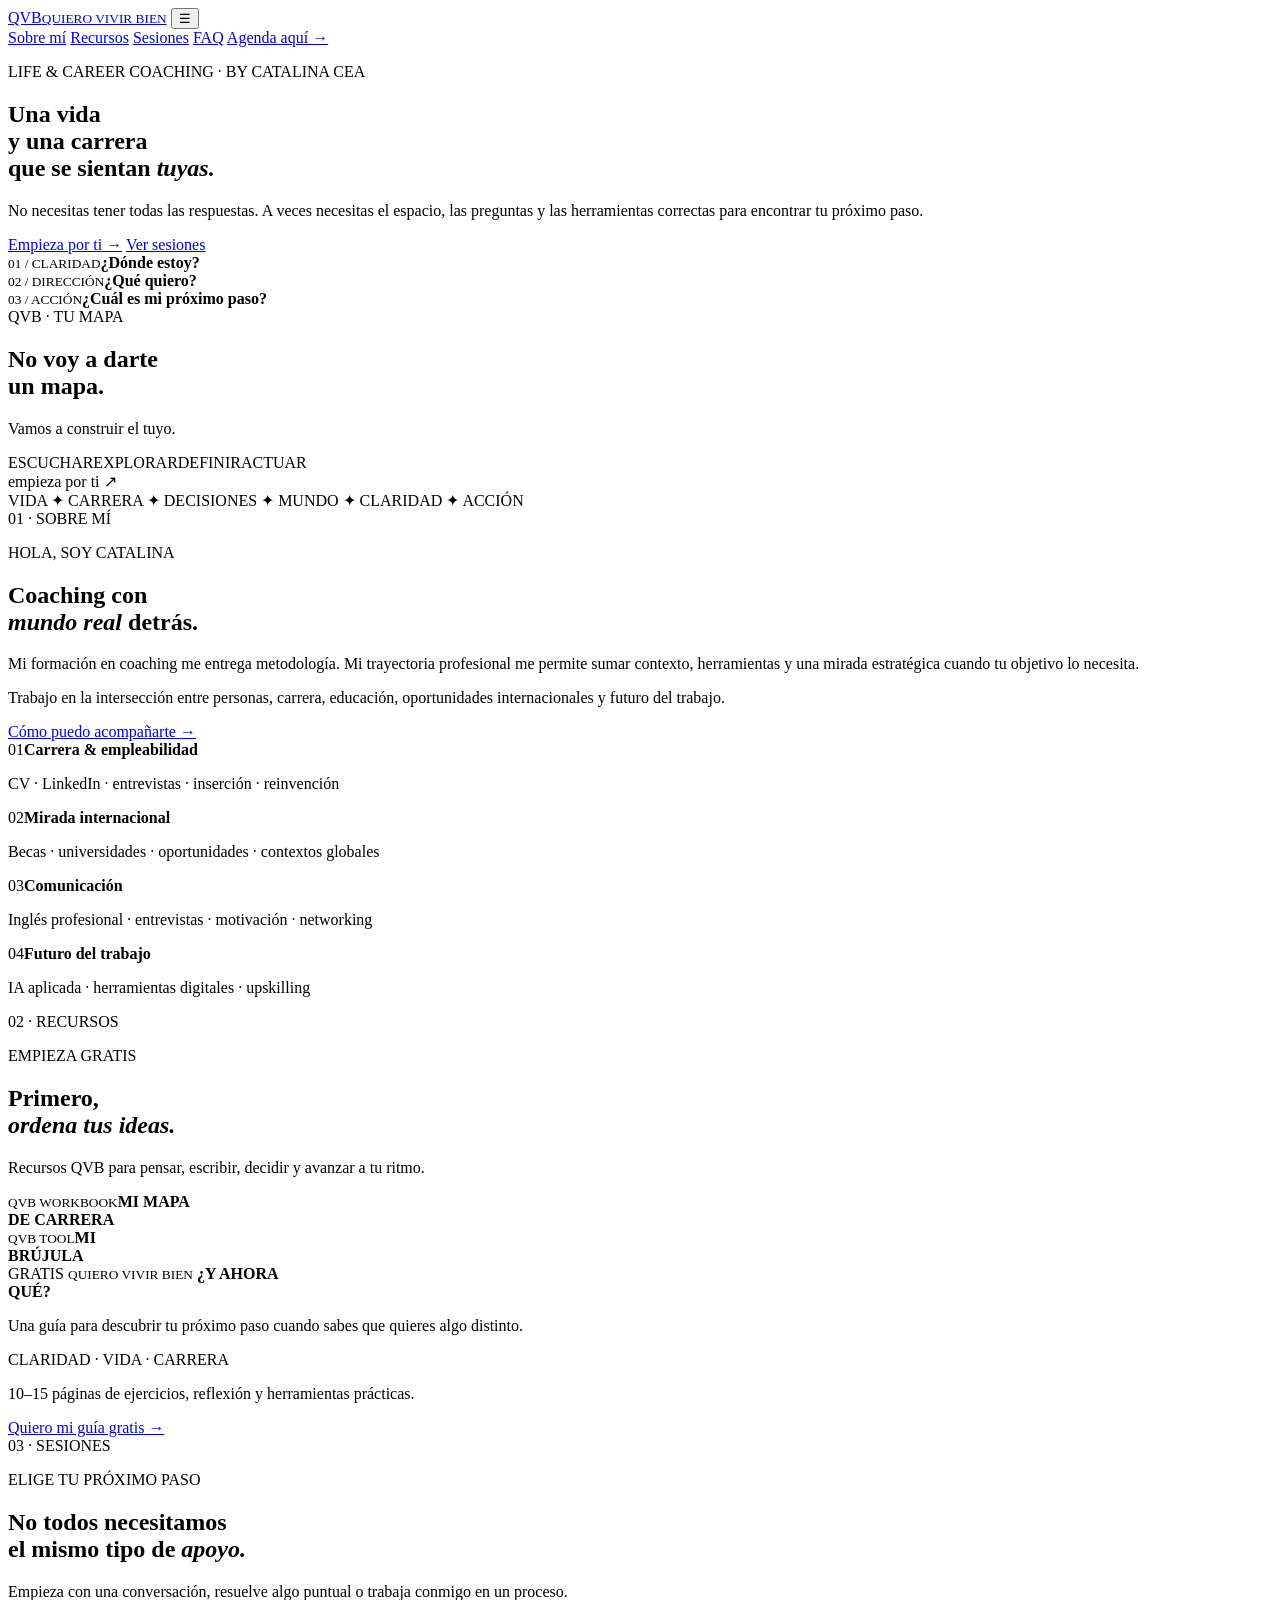
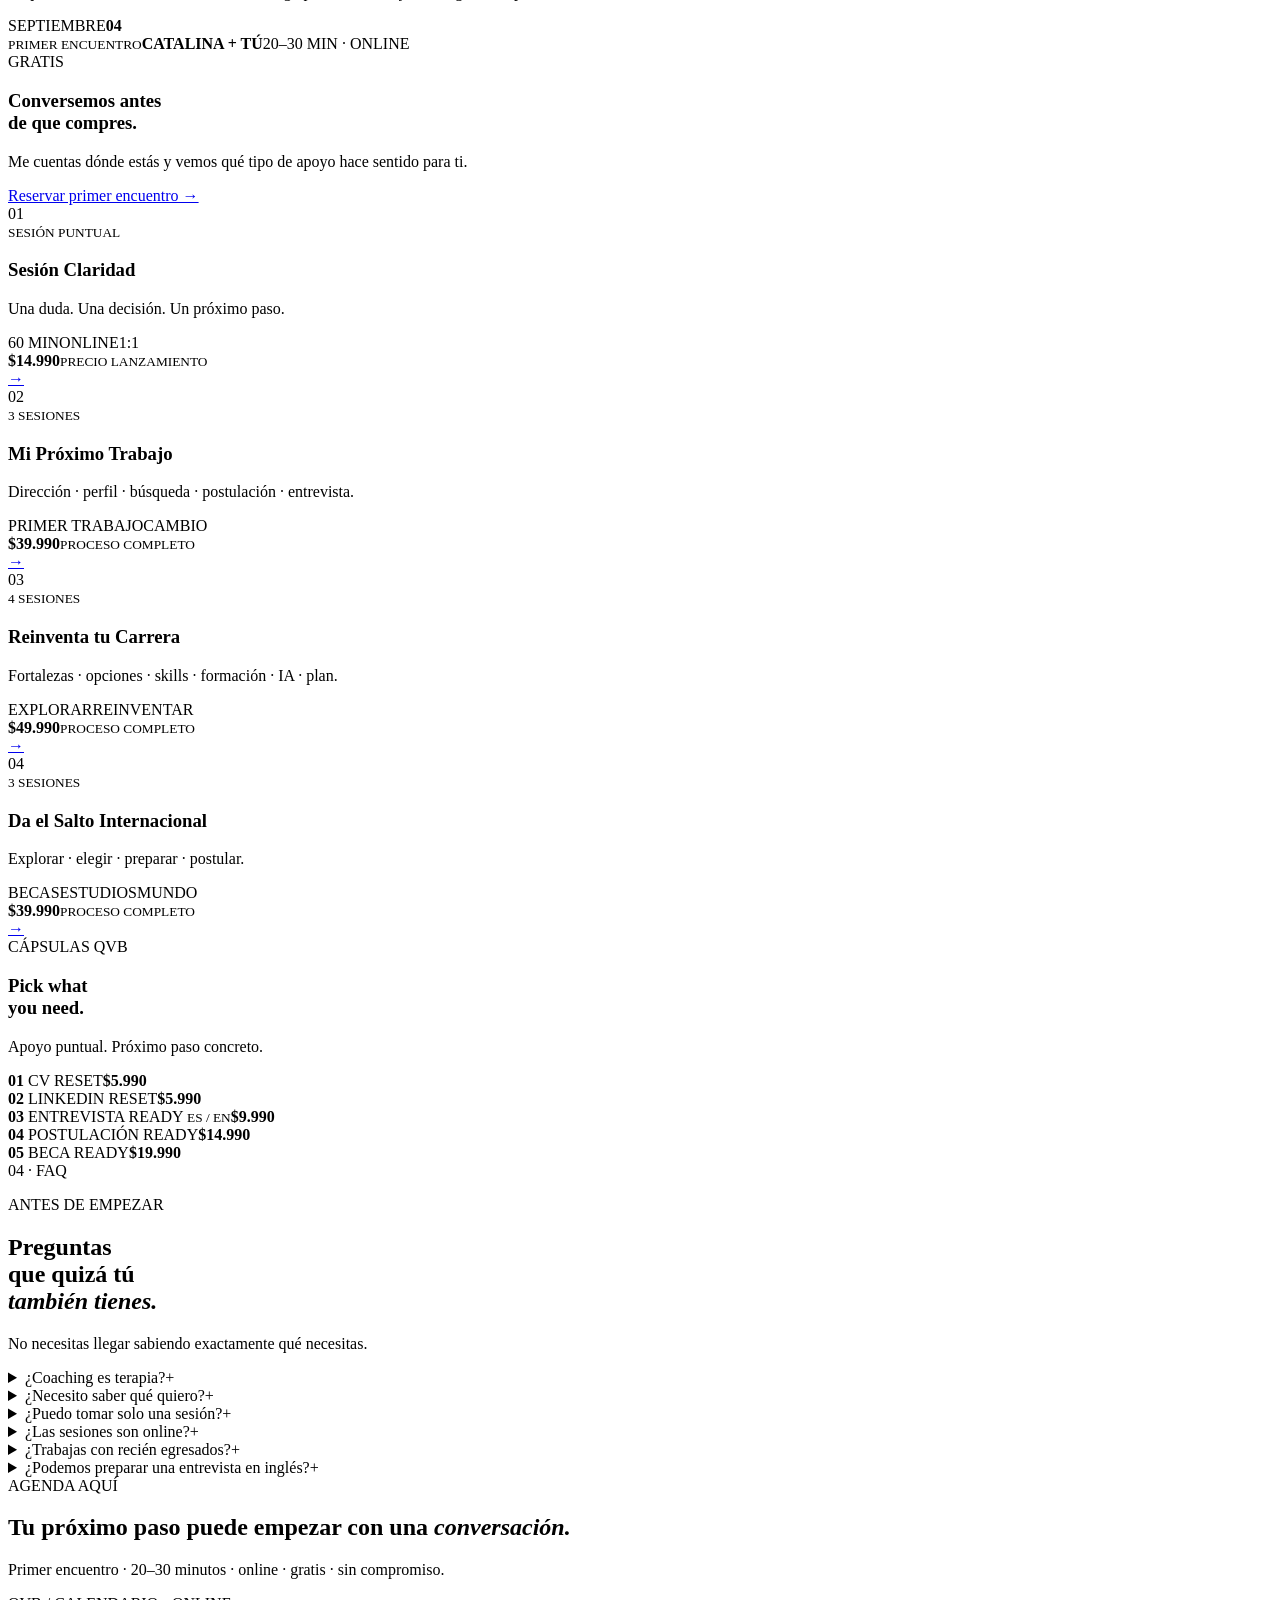
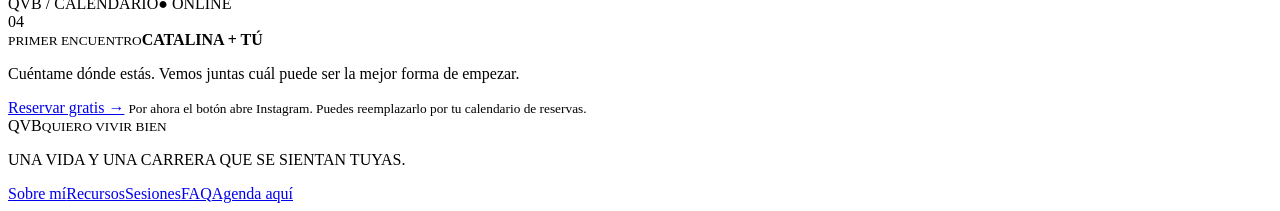
==== index.html @ 602c4c02 "Add files via upload" ====
<!doctype html>
<html lang="es">
<head>
<meta charset="utf-8">
<meta name="viewport" content="width=device-width,initial-scale=1">
<title>Quiero Vivir Bien · Catalina Cea</title>
<meta name="description" content="Life & Career Coaching. Una vida y una carrera que se sientan tuyas.">
<meta name="theme-color" content="#F2ECE2">
<link rel="preconnect" href="https://fonts.googleapis.com">
<link rel="preconnect" href="https://fonts.gstatic.com" crossorigin>
<link href="https://fonts.googleapis.com/css2?family=DM+Sans:wght@400;500;600;700&family=Playfair+Display:ital,wght@0,500;0,600;1,500&display=swap" rel="stylesheet">
<link rel="stylesheet" href="styles.css">
</head>
<body>
<div class="grain"></div>

<header class="site-header">
  <a class="logo" href="#inicio"><span>QVB</span><small>QUIERO VIVIR BIEN</small></a>
  <button class="hamb" aria-label="Abrir menú">☰</button>
  <nav>
    <a href="#sobre-mi">Sobre mí</a>
    <a href="#recursos">Recursos</a>
    <a href="#sesiones">Sesiones</a>
    <a href="#faq">FAQ</a>
    <a class="agenda" href="#agenda">Agenda aquí <span>→</span></a>
  </nav>
</header>

<main>
<section class="hero" id="inicio">
  <div class="hero-left">
    <p class="overline">LIFE & CAREER COACHING · BY CATALINA CEA</p>
    <h1>Una vida<br>y una carrera<br>que se sientan <em>tuyas.</em></h1>
    <p class="lead">No necesitas tener todas las respuestas. A veces necesitas el espacio, las preguntas y las herramientas correctas para encontrar tu próximo paso.</p>
    <div class="hero-cta">
      <a class="button" href="#agenda">Empieza por ti <span>→</span></a>
      <a class="under" href="#sesiones">Ver sesiones</a>
    </div>
  </div>
  <div class="hero-art">
    <div class="arch"></div>
    <div class="note note-a"><small>01 / CLARIDAD</small><b>¿Dónde estoy?</b></div>
    <div class="note note-b"><small>02 / DIRECCIÓN</small><b>¿Qué quiero?</b></div>
    <div class="note note-c"><small>03 / ACCIÓN</small><b>¿Cuál es mi próximo paso?</b></div>
    <div class="paper">
      <span class="paper-top">QVB · TU MAPA</span>
      <h2>No voy a darte<br>un mapa.</h2>
      <p>Vamos a construir el tuyo.</p>
      <div class="path">
        <i></i><span>ESCUCHAR</span><i></i><span>EXPLORAR</span><i></i><span>DEFINIR</span><i></i><span>ACTUAR</span>
      </div>
    </div>
    <span class="scribble">empieza por ti ↗</span>
  </div>
</section>

<section class="ticker">
  <div>VIDA <span>✦</span> CARRERA <span>✦</span> DECISIONES <span>✦</span> MUNDO <span>✦</span> CLARIDAD <span>✦</span> ACCIÓN</div>
</section>

<section class="about section" id="sobre-mi">
  <div class="section-label">01 · SOBRE MÍ</div>
  <div class="about-grid">
    <div>
      <p class="eyebrow">HOLA, SOY CATALINA</p>
      <h2>Coaching con<br><em>mundo real</em> detrás.</h2>
    </div>
    <div class="about-copy">
      <p class="big">Mi formación en coaching me entrega metodología. Mi trayectoria profesional me permite sumar contexto, herramientas y una mirada estratégica cuando tu objetivo lo necesita.</p>
      <p>Trabajo en la intersección entre personas, carrera, educación, oportunidades internacionales y futuro del trabajo.</p>
      <a class="arrow-link" href="#sesiones">Cómo puedo acompañarte →</a>
    </div>
  </div>
  <div class="expertise">
    <article><span>01</span><b>Carrera & empleabilidad</b><p>CV · LinkedIn · entrevistas · inserción · reinvención</p></article>
    <article><span>02</span><b>Mirada internacional</b><p>Becas · universidades · oportunidades · contextos globales</p></article>
    <article><span>03</span><b>Comunicación</b><p>Inglés profesional · entrevistas · motivación · networking</p></article>
    <article><span>04</span><b>Futuro del trabajo</b><p>IA aplicada · herramientas digitales · upskilling</p></article>
  </div>
</section>

<section class="resources section" id="recursos">
  <div class="section-label light">02 · RECURSOS</div>
  <div class="resource-layout">
    <div class="resource-title">
      <p class="eyebrow peach">EMPIEZA GRATIS</p>
      <h2>Primero,<br><em>ordena tus ideas.</em></h2>
      <p>Recursos QVB para pensar, escribir, decidir y avanzar a tu ritmo.</p>
    </div>
    <div class="book-scene">
      <div class="book back"><small>QVB WORKBOOK</small><strong>MI MAPA<br>DE CARRERA</strong></div>
      <div class="book mid"><small>QVB TOOL</small><strong>MI<br>BRÚJULA</strong></div>
      <div class="book front">
        <span class="free-tag">GRATIS</span>
        <small>QUIERO VIVIR BIEN</small>
        <strong>¿Y AHORA<br>QUÉ?</strong>
        <p>Una guía para descubrir tu próximo paso cuando sabes que quieres algo distinto.</p>
        <span class="mini">CLARIDAD · VIDA · CARRERA</span>
      </div>
    </div>
    <div class="resource-action">
      <p>10–15 páginas de ejercicios, reflexión y herramientas prácticas.</p>
      <a class="button cream" href="#agenda">Quiero mi guía gratis →</a>
    </div>
  </div>
</section>

<section class="sessions section" id="sesiones">
  <div class="section-label">03 · SESIONES</div>
  <div class="sessions-head">
    <div><p class="eyebrow">ELIGE TU PRÓXIMO PASO</p><h2>No todos necesitamos<br>el mismo tipo de <em>apoyo.</em></h2></div>
    <p>Empieza con una conversación, resuelve algo puntual o trabaja conmigo en un proceso.</p>
  </div>

  <div class="free-meet">
    <div class="calendar">
      <div class="cal-top"><span>SEPTIEMBRE</span><b>04</b></div>
      <div class="cal-body"><small>PRIMER ENCUENTRO</small><strong>CATALINA + TÚ</strong><span>20–30 MIN · ONLINE</span></div>
    </div>
    <div class="free-copy">
      <span class="stamp">GRATIS</span>
      <h3>Conversemos antes<br>de que compres.</h3>
      <p>Me cuentas dónde estás y vemos qué tipo de apoyo hace sentido para ti.</p>
      <a href="#agenda" class="arrow-link">Reservar primer encuentro →</a>
    </div>
  </div>

  <div class="service-list">
    <article class="service">
      <div class="service-num">01</div>
      <div><small>SESIÓN PUNTUAL</small><h3>Sesión Claridad</h3><p>Una duda. Una decisión. Un próximo paso.</p></div>
      <div class="chips"><span>60 MIN</span><span>ONLINE</span><span>1:1</span></div>
      <div class="service-price"><strong>$14.990</strong><small>PRECIO LANZAMIENTO</small></div>
      <a href="#agenda">→</a>
    </article>
    <article class="service">
      <div class="service-num">02</div>
      <div><small>3 SESIONES</small><h3>Mi Próximo Trabajo</h3><p>Dirección · perfil · búsqueda · postulación · entrevista.</p></div>
      <div class="chips"><span>PRIMER TRABAJO</span><span>CAMBIO</span></div>
      <div class="service-price"><strong>$39.990</strong><small>PROCESO COMPLETO</small></div>
      <a href="#agenda">→</a>
    </article>
    <article class="service">
      <div class="service-num">03</div>
      <div><small>4 SESIONES</small><h3>Reinventa tu Carrera</h3><p>Fortalezas · opciones · skills · formación · IA · plan.</p></div>
      <div class="chips"><span>EXPLORAR</span><span>REINVENTAR</span></div>
      <div class="service-price"><strong>$49.990</strong><small>PROCESO COMPLETO</small></div>
      <a href="#agenda">→</a>
    </article>
    <article class="service">
      <div class="service-num">04</div>
      <div><small>3 SESIONES</small><h3>Da el Salto Internacional</h3><p>Explorar · elegir · preparar · postular.</p></div>
      <div class="chips"><span>BECAS</span><span>ESTUDIOS</span><span>MUNDO</span></div>
      <div class="service-price"><strong>$39.990</strong><small>PROCESO COMPLETO</small></div>
      <a href="#agenda">→</a>
    </article>
  </div>

  <div class="express">
    <div class="express-title"><span>CÁPSULAS QVB</span><h3>Pick what<br>you need.</h3><p>Apoyo puntual. Próximo paso concreto.</p></div>
    <div class="menu">
      <div><span><b>01</b> CV RESET</span><strong>$5.990</strong></div>
      <div><span><b>02</b> LINKEDIN RESET</span><strong>$5.990</strong></div>
      <div><span><b>03</b> ENTREVISTA READY <small>ES / EN</small></span><strong>$9.990</strong></div>
      <div><span><b>04</b> POSTULACIÓN READY</span><strong>$14.990</strong></div>
      <div><span><b>05</b> BECA READY</span><strong>$19.990</strong></div>
    </div>
  </div>
</section>

<section class="faq section" id="faq">
  <div class="section-label">04 · FAQ</div>
  <div class="faq-grid">
    <div class="faq-intro"><p class="eyebrow">ANTES DE EMPEZAR</p><h2>Preguntas<br>que quizá tú<br><em>también tienes.</em></h2><p>No necesitas llegar sabiendo exactamente qué necesitas.</p></div>
    <div class="messages">
      <details><summary>¿Coaching es terapia?<span>+</span></summary><p>No. Son procesos diferentes. El coaching trabaja con objetivos, decisiones y desarrollo y no reemplaza evaluación o tratamiento de salud mental.</p></details>
      <details><summary>¿Necesito saber qué quiero?<span>+</span></summary><p>No. Podemos empezar justamente por ordenar dónde estás y explorar posibilidades.</p></details>
      <details><summary>¿Puedo tomar solo una sesión?<span>+</span></summary><p>Sí. Puedes elegir una Sesión Claridad, una cápsula o un proceso según tu necesidad.</p></details>
      <details><summary>¿Las sesiones son online?<span>+</span></summary><p>Sí, el formato es online y 1:1.</p></details>
      <details><summary>¿Trabajas con recién egresados?<span>+</span></summary><p>Sí. También acompaño primeros pasos laborales, búsqueda de oportunidades y preparación de postulaciones.</p></details>
      <details><summary>¿Podemos preparar una entrevista en inglés?<span>+</span></summary><p>Sí. Entrevista Ready puede trabajarse en español o inglés.</p></details>
    </div>
  </div>
</section>

<section class="booking section" id="agenda">
  <div class="booking-card">
    <div class="booking-copy">
      <span class="eyebrow peach">AGENDA AQUÍ</span>
      <h2>Tu próximo paso puede empezar con una <em>conversación.</em></h2>
      <p>Primer encuentro · 20–30 minutos · online · gratis · sin compromiso.</p>
    </div>
    <div class="booking-widget">
      <div class="widget-top"><span>QVB / CALENDARIO</span><span>● ONLINE</span></div>
      <div class="widget-main">
        <span class="date">04</span>
        <div><small>PRIMER ENCUENTRO</small><strong>CATALINA + TÚ</strong><p>Cuéntame dónde estás. Vemos juntas cuál puede ser la mejor forma de empezar.</p></div>
      </div>
      <a class="button cream full" href="https://instagram.com/quierovivirbien" target="_blank" rel="noopener">Reservar gratis →</a>
      <small class="widget-note">Por ahora el botón abre Instagram. Puedes reemplazarlo por tu calendario de reservas.</small>
    </div>
  </div>
</section>
</main>

<footer>
  <div class="footer-logo"><span>QVB</span><small>QUIERO VIVIR BIEN</small></div>
  <p>UNA VIDA Y UNA CARRERA QUE SE SIENTAN TUYAS.</p>
  <div><a href="#sobre-mi">Sobre mí</a><a href="#recursos">Recursos</a><a href="#sesiones">Sesiones</a><a href="#faq">FAQ</a><a href="#agenda">Agenda aquí</a></div>
</footer>
<script src="script.js"></script>
</body>
</html>
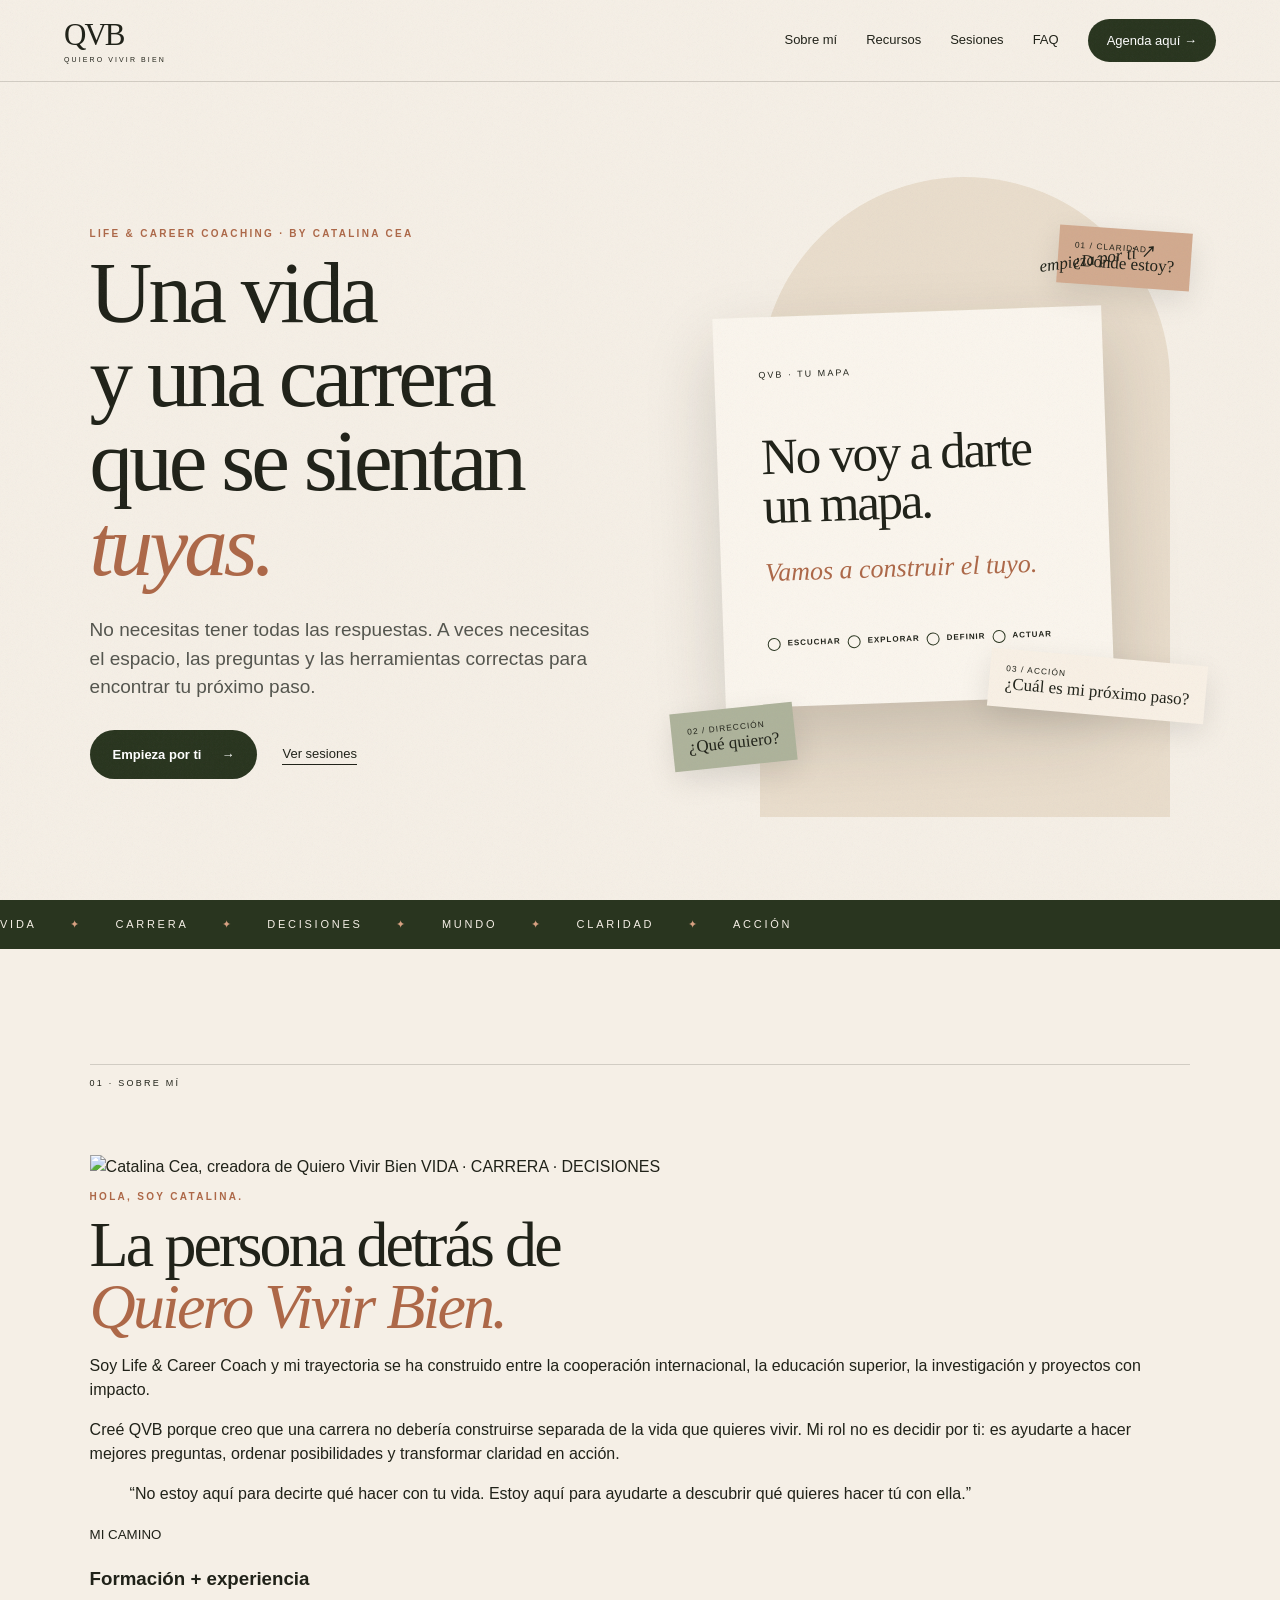
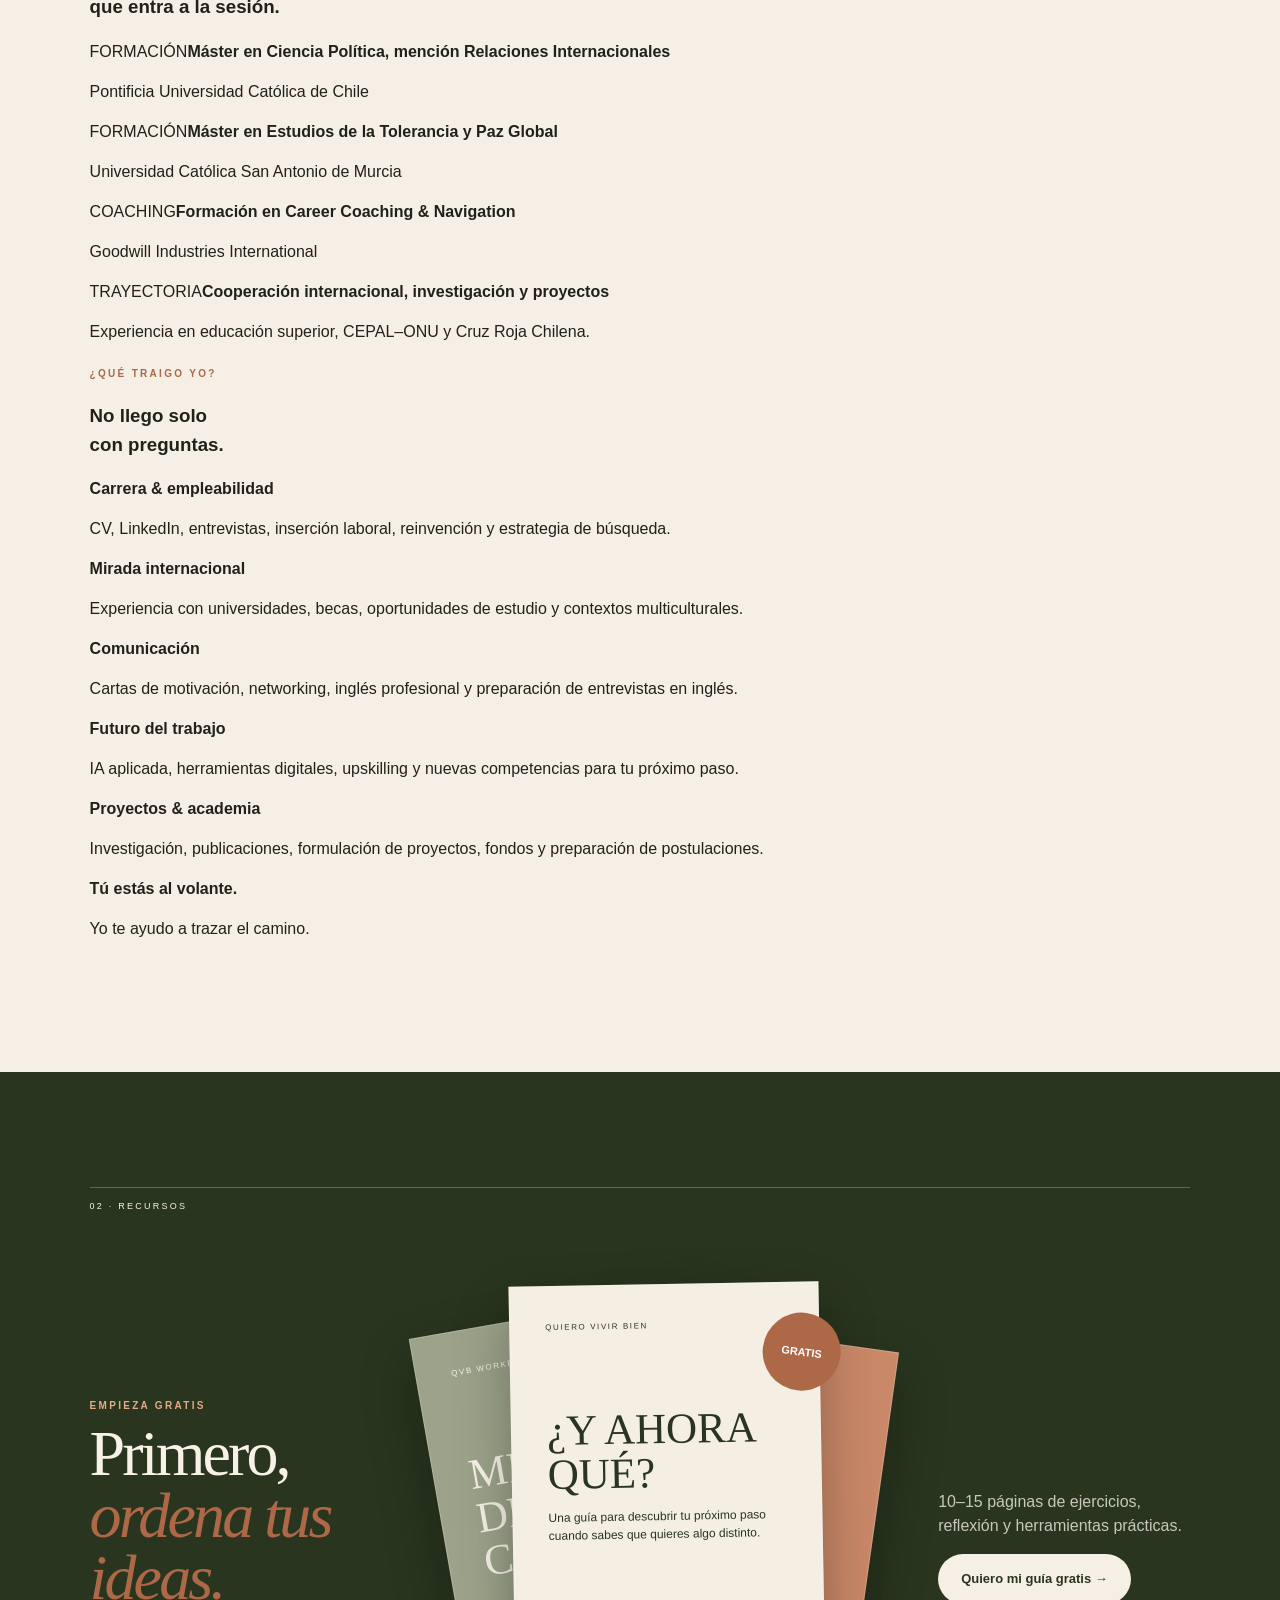
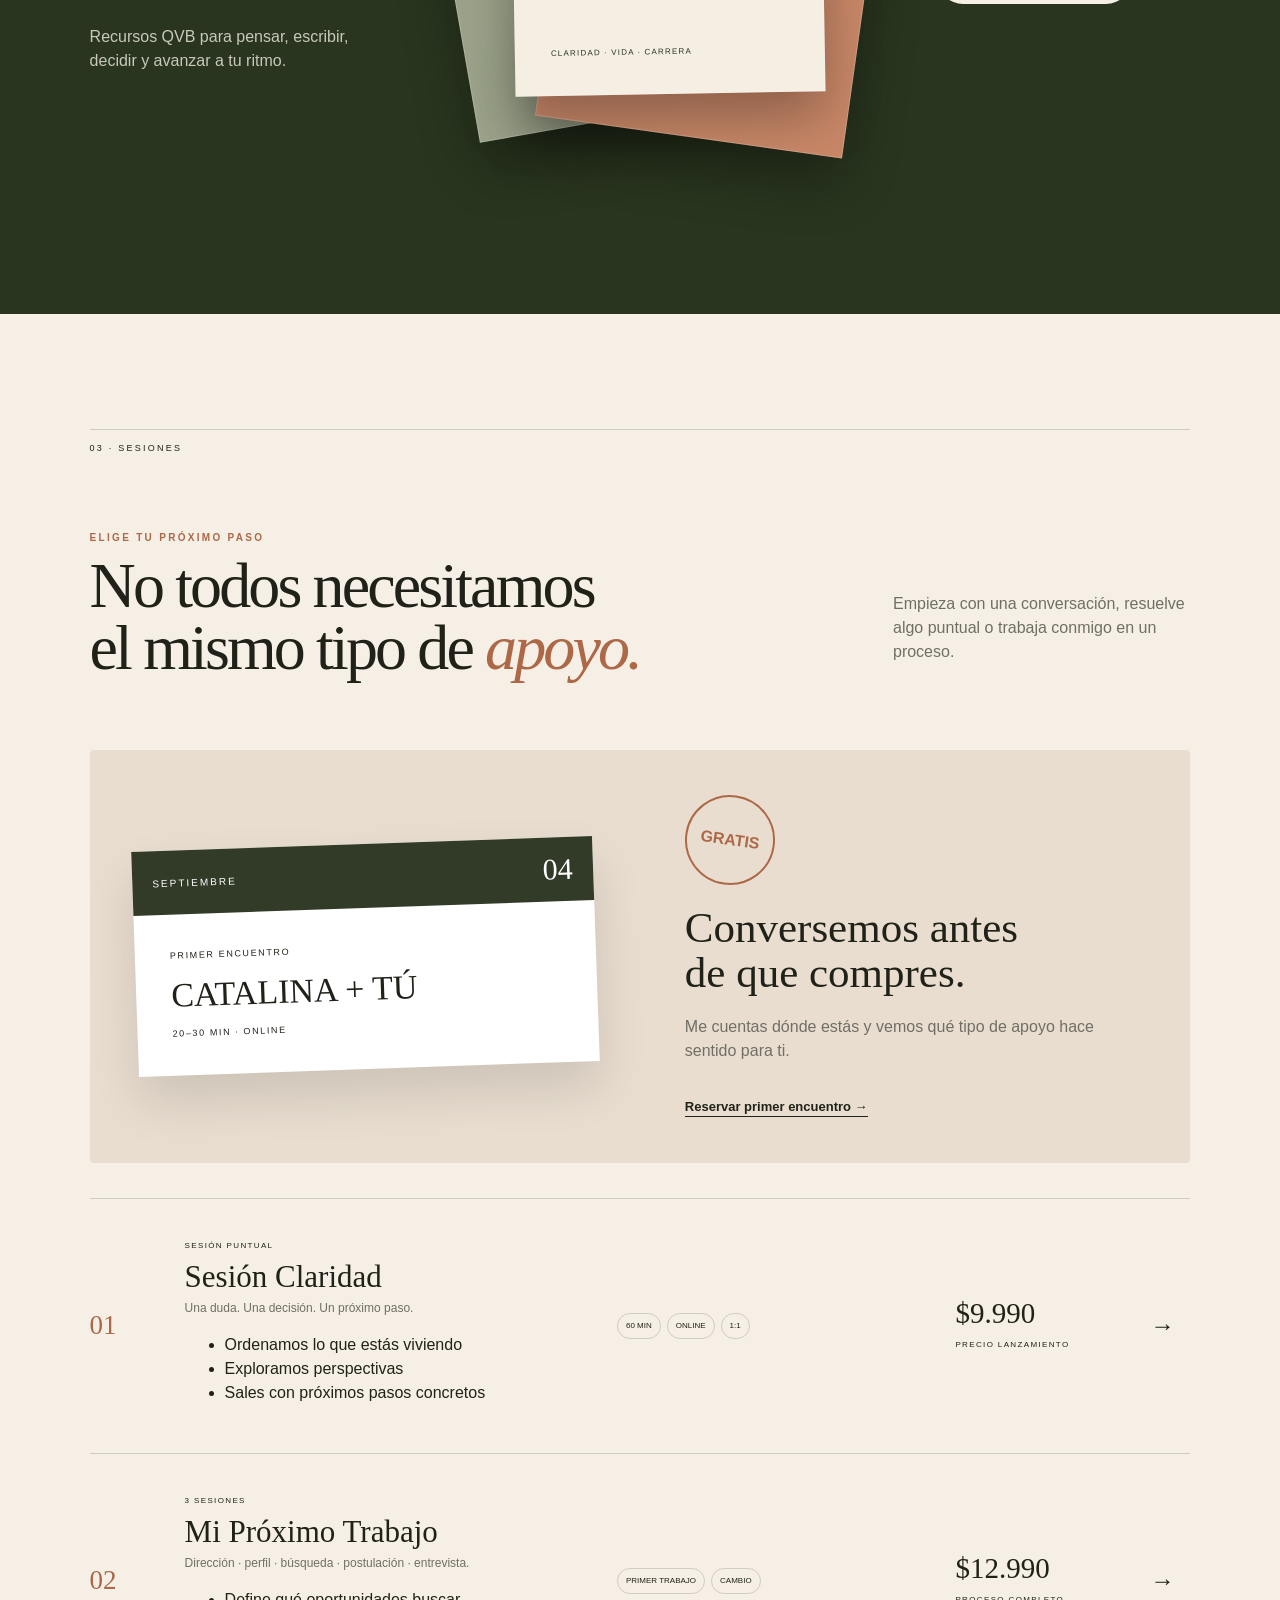
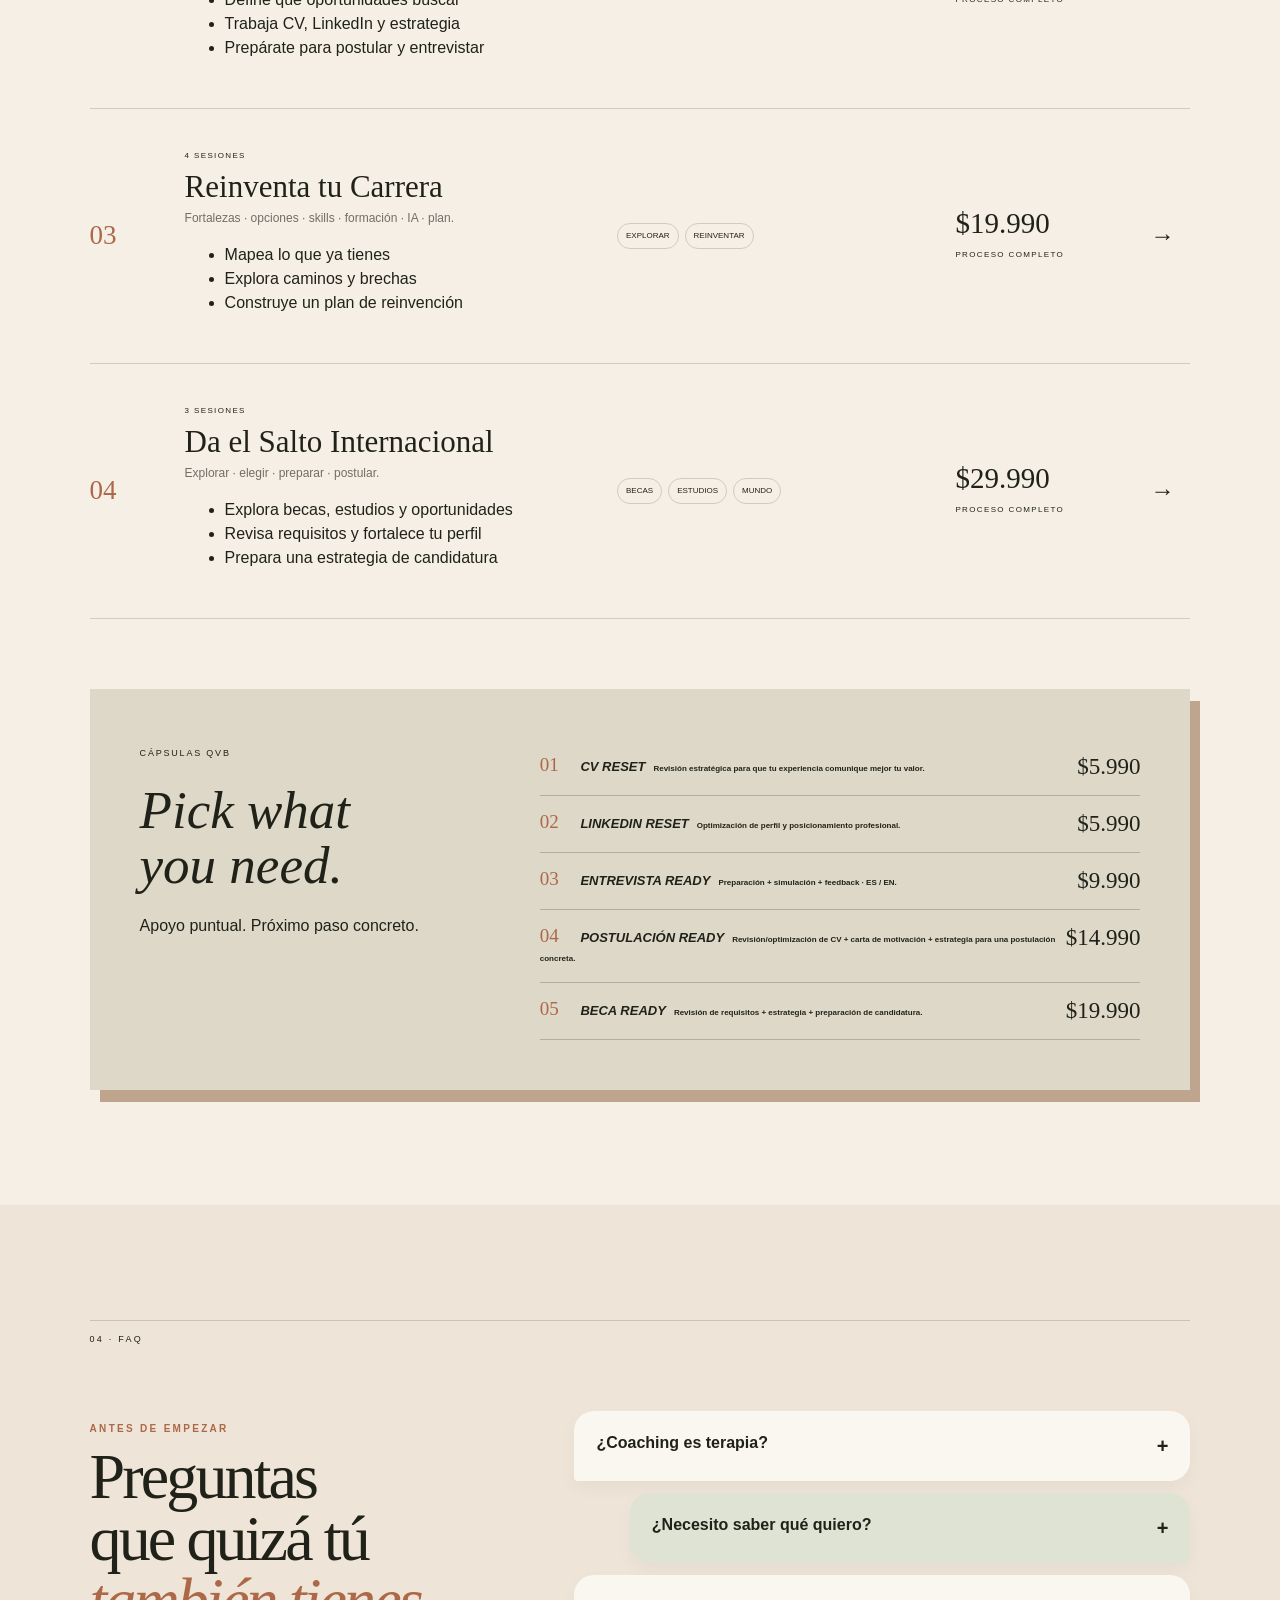
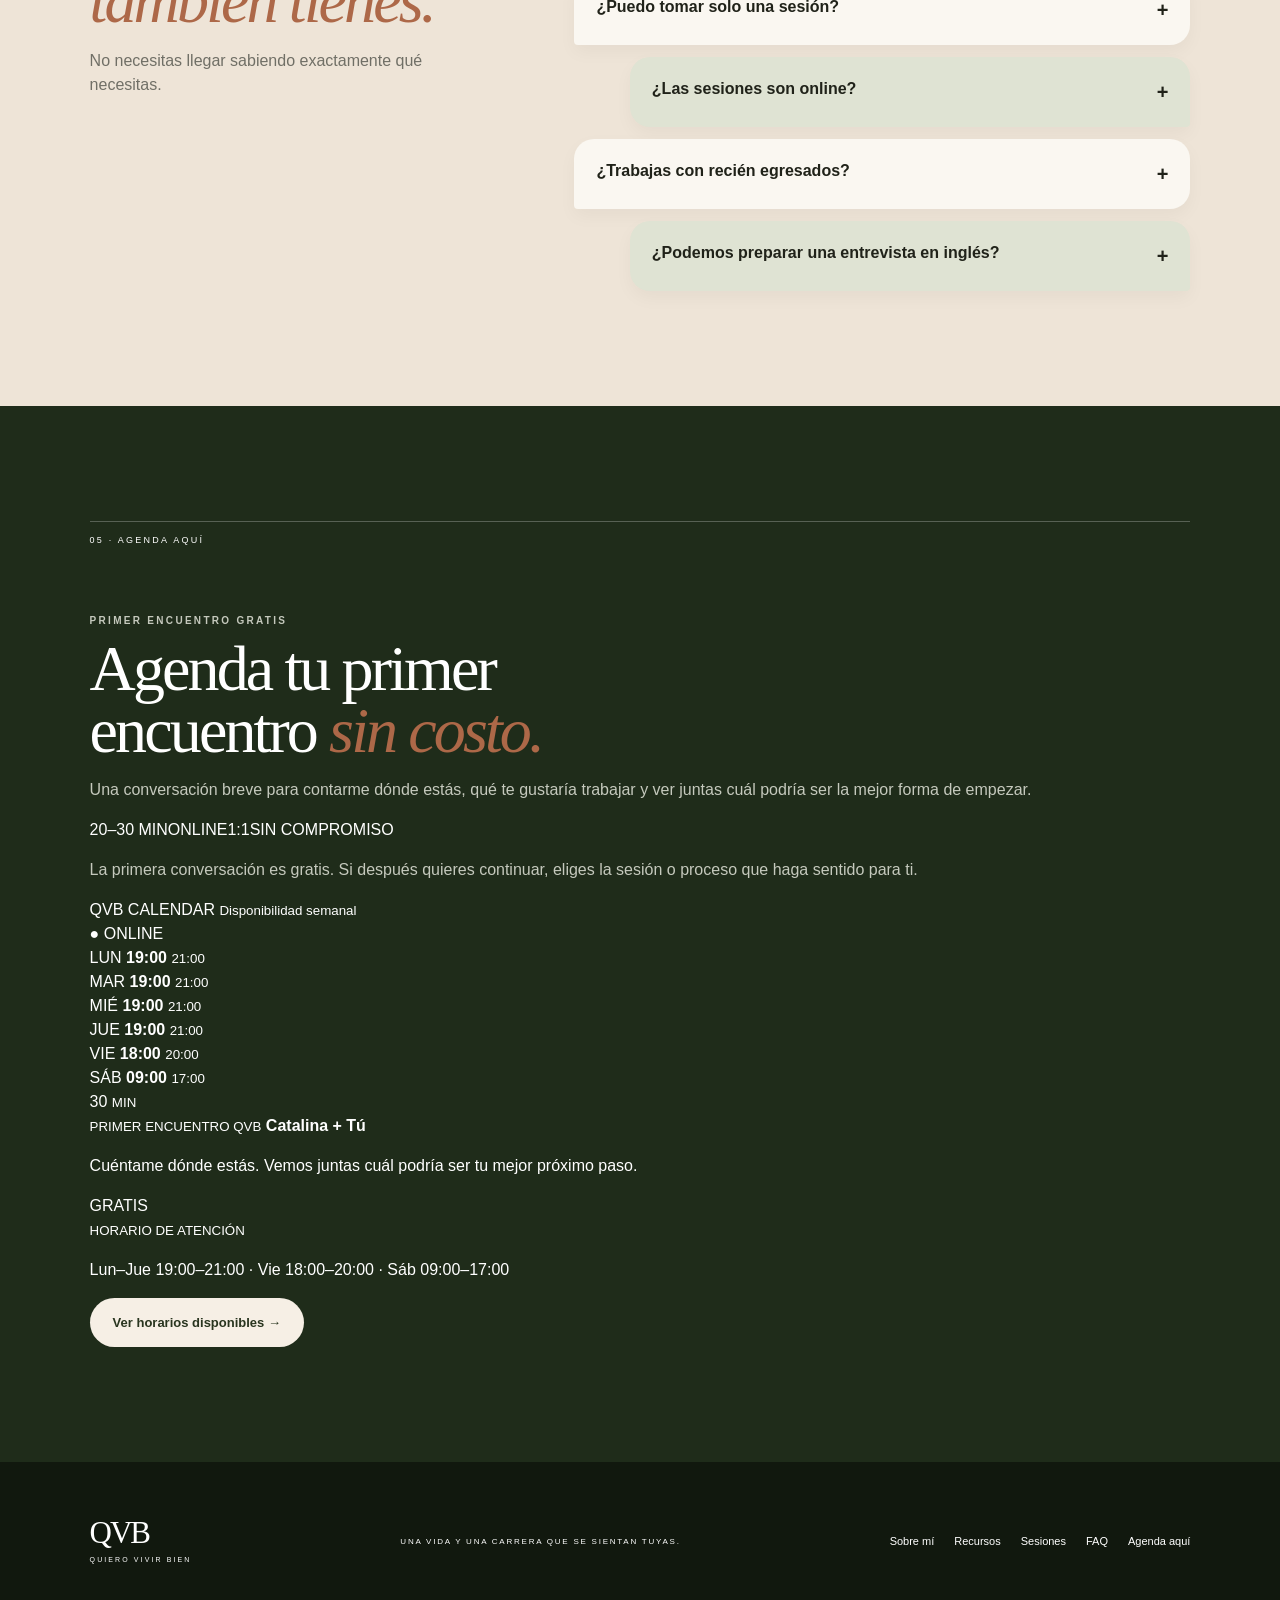
==== commit 6430abb9: "Add files via upload" ====
--- a/index.html
+++ b/index.html
@@ -60,22 +60,40 @@
 
 <section class="about section" id="sobre-mi">
   <div class="section-label">01 · SOBRE MÍ</div>
-  <div class="about-grid">
-    <div>
-      <p class="eyebrow">HOLA, SOY CATALINA</p>
-      <h2>Coaching con<br><em>mundo real</em> detrás.</h2>
-    </div>
-    <div class="about-copy">
-      <p class="big">Mi formación en coaching me entrega metodología. Mi trayectoria profesional me permite sumar contexto, herramientas y una mirada estratégica cuando tu objetivo lo necesita.</p>
-      <p>Trabajo en la intersección entre personas, carrera, educación, oportunidades internacionales y futuro del trabajo.</p>
-      <a class="arrow-link" href="#sesiones">Cómo puedo acompañarte →</a>
-    </div>
-  </div>
-  <div class="expertise">
-    <article><span>01</span><b>Carrera & empleabilidad</b><p>CV · LinkedIn · entrevistas · inserción · reinvención</p></article>
-    <article><span>02</span><b>Mirada internacional</b><p>Becas · universidades · oportunidades · contextos globales</p></article>
-    <article><span>03</span><b>Comunicación</b><p>Inglés profesional · entrevistas · motivación · networking</p></article>
-    <article><span>04</span><b>Futuro del trabajo</b><p>IA aplicada · herramientas digitales · upskilling</p></article>
+  <div class="about-hero">
+    <div class="about-photo-wrap">
+      <img src="assets/catalina-amsterdam.png" alt="Catalina Cea, creadora de Quiero Vivir Bien" class="about-photo">
+      <span class="photo-note">VIDA · CARRERA · DECISIONES</span>
+    </div>
+    <div class="about-main">
+      <p class="eyebrow">HOLA, SOY CATALINA.</p>
+      <h2>La persona detrás de<br><em>Quiero Vivir Bien.</em></h2>
+      <p class="about-lead">Soy Life & Career Coach y mi trayectoria se ha construido entre la cooperación internacional, la educación superior, la investigación y proyectos con impacto.</p>
+      <p>Creé QVB porque creo que una carrera no debería construirse separada de la vida que quieres vivir. Mi rol no es decidir por ti: es ayudarte a hacer mejores preguntas, ordenar posibilidades y transformar claridad en acción.</p>
+      <blockquote>“No estoy aquí para decirte qué hacer con tu vida. Estoy aquí para ayudarte a descubrir qué quieres hacer tú con ella.”</blockquote>
+    </div>
+  </div>
+
+  <div class="credentials">
+    <div class="cred-title"><small>MI CAMINO</small><h3>Formación + experiencia<br>que entra a la sesión.</h3></div>
+    <div class="cred-list">
+      <article><span>FORMACIÓN</span><b>Máster en Ciencia Política, mención Relaciones Internacionales</b><p>Pontificia Universidad Católica de Chile</p></article>
+      <article><span>FORMACIÓN</span><b>Máster en Estudios de la Tolerancia y Paz Global</b><p>Universidad Católica San Antonio de Murcia</p></article>
+      <article><span>COACHING</span><b>Formación en Career Coaching & Navigation</b><p>Goodwill Industries International</p></article>
+      <article><span>TRAYECTORIA</span><b>Cooperación internacional, investigación y proyectos</b><p>Experiencia en educación superior, CEPAL–ONU y Cruz Roja Chilena.</p></article>
+    </div>
+  </div>
+
+  <div class="why-me">
+    <div><span class="eyebrow">¿QUÉ TRAIGO YO?</span><h3>No llego solo<br>con preguntas.</h3></div>
+    <div class="why-grid">
+      <article><b>Carrera & empleabilidad</b><p>CV, LinkedIn, entrevistas, inserción laboral, reinvención y estrategia de búsqueda.</p></article>
+      <article><b>Mirada internacional</b><p>Experiencia con universidades, becas, oportunidades de estudio y contextos multiculturales.</p></article>
+      <article><b>Comunicación</b><p>Cartas de motivación, networking, inglés profesional y preparación de entrevistas en inglés.</p></article>
+      <article><b>Futuro del trabajo</b><p>IA aplicada, herramientas digitales, upskilling y nuevas competencias para tu próximo paso.</p></article>
+      <article><b>Proyectos & academia</b><p>Investigación, publicaciones, formulación de proyectos, fondos y preparación de postulaciones.</p></article>
+      <article class="why-quote"><b>Tú estás al volante.</b><p>Yo te ayudo a trazar el camino.</p></article>
+    </div>
   </div>
 </section>
 
@@ -128,30 +146,30 @@
   <div class="service-list">
     <article class="service">
       <div class="service-num">01</div>
-      <div><small>SESIÓN PUNTUAL</small><h3>Sesión Claridad</h3><p>Una duda. Una decisión. Un próximo paso.</p></div>
+      <div><small>SESIÓN PUNTUAL</small><h3>Sesión Claridad</h3><p>Una duda. Una decisión. Un próximo paso.</p><ul class="service-detail"><li>Ordenamos lo que estás viviendo</li><li>Exploramos perspectivas</li><li>Sales con próximos pasos concretos</li></ul></div>
       <div class="chips"><span>60 MIN</span><span>ONLINE</span><span>1:1</span></div>
-      <div class="service-price"><strong>$14.990</strong><small>PRECIO LANZAMIENTO</small></div>
+      <div class="service-price"><strong>$9.990</strong><small>PRECIO LANZAMIENTO</small></div>
       <a href="#agenda">→</a>
     </article>
     <article class="service">
       <div class="service-num">02</div>
-      <div><small>3 SESIONES</small><h3>Mi Próximo Trabajo</h3><p>Dirección · perfil · búsqueda · postulación · entrevista.</p></div>
+      <div><small>3 SESIONES</small><h3>Mi Próximo Trabajo</h3><p>Dirección · perfil · búsqueda · postulación · entrevista.</p><ul class="service-detail"><li>Define qué oportunidades buscar</li><li>Trabaja CV, LinkedIn y estrategia</li><li>Prepárate para postular y entrevistar</li></ul></div>
       <div class="chips"><span>PRIMER TRABAJO</span><span>CAMBIO</span></div>
-      <div class="service-price"><strong>$39.990</strong><small>PROCESO COMPLETO</small></div>
+      <div class="service-price"><strong>$12.990</strong><small>PROCESO COMPLETO</small></div>
       <a href="#agenda">→</a>
     </article>
     <article class="service">
       <div class="service-num">03</div>
-      <div><small>4 SESIONES</small><h3>Reinventa tu Carrera</h3><p>Fortalezas · opciones · skills · formación · IA · plan.</p></div>
+      <div><small>4 SESIONES</small><h3>Reinventa tu Carrera</h3><p>Fortalezas · opciones · skills · formación · IA · plan.</p><ul class="service-detail"><li>Mapea lo que ya tienes</li><li>Explora caminos y brechas</li><li>Construye un plan de reinvención</li></ul></div>
       <div class="chips"><span>EXPLORAR</span><span>REINVENTAR</span></div>
-      <div class="service-price"><strong>$49.990</strong><small>PROCESO COMPLETO</small></div>
+      <div class="service-price"><strong>$19.990</strong><small>PROCESO COMPLETO</small></div>
       <a href="#agenda">→</a>
     </article>
     <article class="service">
       <div class="service-num">04</div>
-      <div><small>3 SESIONES</small><h3>Da el Salto Internacional</h3><p>Explorar · elegir · preparar · postular.</p></div>
+      <div><small>3 SESIONES</small><h3>Da el Salto Internacional</h3><p>Explorar · elegir · preparar · postular.</p><ul class="service-detail"><li>Explora becas, estudios y oportunidades</li><li>Revisa requisitos y fortalece tu perfil</li><li>Prepara una estrategia de candidatura</li></ul></div>
       <div class="chips"><span>BECAS</span><span>ESTUDIOS</span><span>MUNDO</span></div>
-      <div class="service-price"><strong>$39.990</strong><small>PROCESO COMPLETO</small></div>
+      <div class="service-price"><strong>$29.990</strong><small>PROCESO COMPLETO</small></div>
       <a href="#agenda">→</a>
     </article>
   </div>
@@ -159,11 +177,11 @@
   <div class="express">
     <div class="express-title"><span>CÁPSULAS QVB</span><h3>Pick what<br>you need.</h3><p>Apoyo puntual. Próximo paso concreto.</p></div>
     <div class="menu">
-      <div><span><b>01</b> CV RESET</span><strong>$5.990</strong></div>
-      <div><span><b>02</b> LINKEDIN RESET</span><strong>$5.990</strong></div>
-      <div><span><b>03</b> ENTREVISTA READY <small>ES / EN</small></span><strong>$9.990</strong></div>
-      <div><span><b>04</b> POSTULACIÓN READY</span><strong>$14.990</strong></div>
-      <div><span><b>05</b> BECA READY</span><strong>$19.990</strong></div>
+      <div><span><b>01</b> <i>CV RESET</i><small>Revisión estratégica para que tu experiencia comunique mejor tu valor.</small></span><strong>$5.990</strong></div>
+      <div><span><b>02</b> <i>LINKEDIN RESET</i><small>Optimización de perfil y posicionamiento profesional.</small></span><strong>$5.990</strong></div>
+      <div><span><b>03</b> <i>ENTREVISTA READY</i><small>Preparación + simulación + feedback · ES / EN.</small></span><strong>$9.990</strong></div>
+      <div><span><b>04</b> <i>POSTULACIÓN READY</i><small>Revisión/optimización de CV + carta de motivación + estrategia para una postulación concreta.</small></span><strong>$14.990</strong></div>
+      <div><span><b>05</b> <i>BECA READY</i><small>Revisión de requisitos + estrategia + preparación de candidatura.</small></span><strong>$19.990</strong></div>
     </div>
   </div>
 </section>
@@ -184,20 +202,83 @@
 </section>
 
 <section class="booking section" id="agenda">
-  <div class="booking-card">
+  <div class="section-label light">05 · AGENDA AQUÍ</div>
+  <div class="booking-shell">
     <div class="booking-copy">
-      <span class="eyebrow peach">AGENDA AQUÍ</span>
-      <h2>Tu próximo paso puede empezar con una <em>conversación.</em></h2>
-      <p>Primer encuentro · 20–30 minutos · online · gratis · sin compromiso.</p>
-    </div>
-    <div class="booking-widget">
-      <div class="widget-top"><span>QVB / CALENDARIO</span><span>● ONLINE</span></div>
-      <div class="widget-main">
-        <span class="date">04</span>
-        <div><small>PRIMER ENCUENTRO</small><strong>CATALINA + TÚ</strong><p>Cuéntame dónde estás. Vemos juntas cuál puede ser la mejor forma de empezar.</p></div>
-      </div>
-      <a class="button cream full" href="https://instagram.com/quierovivirbien" target="_blank" rel="noopener">Reservar gratis →</a>
-      <small class="widget-note">Por ahora el botón abre Instagram. Puedes reemplazarlo por tu calendario de reservas.</small>
+      <p class="eyebrow peach">PRIMER ENCUENTRO GRATIS</p>
+      <h2>Agenda tu primer<br>encuentro <em>sin costo.</em></h2>
+      <p class="booking-lead">Una conversación breve para contarme dónde estás, qué te gustaría trabajar y ver juntas cuál podría ser la mejor forma de empezar.</p>
+      <div class="booking-points">
+        <span>20–30 MIN</span><span>ONLINE</span><span>1:1</span><span>SIN COMPROMISO</span>
+      </div>
+      <p class="booking-small">La primera conversación es gratis. Si después quieres continuar, eliges la sesión o proceso que haga sentido para ti.</p>
+    </div>
+
+    <div class="calendar-card">
+      <div class="calendar-head">
+        <div class="calendar-brand">
+          <div class="teams-dot"></div>
+          <div>
+            <span>QVB CALENDAR</span>
+            <small>Disponibilidad semanal</small>
+          </div>
+        </div>
+        <span class="online-pill">● ONLINE</span>
+      </div>
+
+      <div class="week-grid">
+        <div class="day-card active">
+          <span class="day">LUN</span>
+          <strong>19:00</strong>
+          <small>21:00</small>
+        </div>
+        <div class="day-card active">
+          <span class="day">MAR</span>
+          <strong>19:00</strong>
+          <small>21:00</small>
+        </div>
+        <div class="day-card active">
+          <span class="day">MIÉ</span>
+          <strong>19:00</strong>
+          <small>21:00</small>
+        </div>
+        <div class="day-card active">
+          <span class="day">JUE</span>
+          <strong>19:00</strong>
+          <small>21:00</small>
+        </div>
+        <div class="day-card friday">
+          <span class="day">VIE</span>
+          <strong>18:00</strong>
+          <small>20:00</small>
+        </div>
+        <div class="day-card saturday">
+          <span class="day">SÁB</span>
+          <strong>09:00</strong>
+          <small>17:00</small>
+        </div>
+      </div>
+
+      <div class="calendar-event">
+        <div class="event-time">
+          <span>30</span>
+          <small>MIN</small>
+        </div>
+        <div class="event-copy">
+          <small>PRIMER ENCUENTRO QVB</small>
+          <strong>Catalina + Tú</strong>
+          <p>Cuéntame dónde estás. Vemos juntas cuál podría ser tu mejor próximo paso.</p>
+        </div>
+        <span class="free-badge">GRATIS</span>
+      </div>
+
+      <div class="calendar-footer">
+        <div>
+          <small>HORARIO DE ATENCIÓN</small>
+          <p>Lun–Jue 19:00–21:00 · Vie 18:00–20:00 · Sáb 09:00–17:00</p>
+        </div>
+        <a class="button cream book-now" href="https://calendly.com/cacea-cepal/30min" target="_blank" rel="noopener">Ver horarios disponibles →</a>
+      </div>
     </div>
   </div>
 </section>
--- a/styles.css
+++ b/styles.css
@@ -0,0 +1,4 @@
+
+:root{--paper:#f5efe6;--cream:#fbf8f2;--olive:#29351f;--sage:#aeb39b;--terra:#ad6848;--peach:#d6a081;--ink:#202219;--muted:#706f66;--line:rgba(32,34,25,.17)}
+*{box-sizing:border-box}html{scroll-behavior:smooth}body{margin:0;background:var(--paper);color:var(--ink);font-family:"DM Sans",sans-serif;line-height:1.5}.grain{position:fixed;inset:0;z-index:1000;pointer-events:none;opacity:.045;background-image:url("data:image/svg+xml,%3Csvg xmlns='http://www.w3.org/2000/svg' width='180' height='180'%3E%3Cfilter id='n'%3E%3CfeTurbulence baseFrequency='.8' numOctaves='4' stitchTiles='stitch'/%3E%3C/filter%3E%3Crect width='100%25' height='100%25' filter='url(%23n)'/%3E%3C/svg%3E")}a{text-decoration:none;color:inherit}.site-header{height:82px;padding:0 5vw;display:flex;align-items:center;justify-content:space-between;position:sticky;top:0;background:rgba(245,239,230,.9);backdrop-filter:blur(16px);border-bottom:1px solid var(--line);z-index:99}.logo{display:flex;flex-direction:column;line-height:.85}.logo span,.footer-logo span{font:500 31px/1 "Playfair Display",serif;letter-spacing:-2px}.logo small,.footer-logo small{font-size:7px;letter-spacing:.3em;margin-top:7px}.site-header nav{display:flex;align-items:center;gap:29px;font-size:13px}.site-header nav>a:not(.agenda):after{content:"";display:block;width:0;height:1px;background:var(--ink);transition:.25s}.site-header nav>a:hover:after{width:100%}.agenda{background:var(--olive);color:#fff;padding:12px 19px;border-radius:100px}.hamb{display:none;border:0;background:none;font-size:24px}.hero{min-height:calc(100vh - 82px);display:grid;grid-template-columns:1fr 1fr;padding:6vw 7vw 5vw;gap:5vw;align-items:center;overflow:hidden}.overline,.eyebrow{font-size:10px;letter-spacing:.23em;font-weight:700;color:var(--terra)}h1,h2{font-family:"Playfair Display",serif;font-weight:500;letter-spacing:-.045em;line-height:.97;margin:0}h1{font-size:clamp(58px,6.8vw,105px)}h2{font-size:clamp(45px,5vw,74px)}h1 em,h2 em{color:var(--terra);font-weight:500}.lead{max-width:650px;font-size:19px;color:#54554e;margin:28px 0}.hero-cta{display:flex;gap:25px;align-items:center}.button{display:inline-flex;justify-content:center;align-items:center;gap:20px;background:var(--olive);color:white;padding:15px 23px;border-radius:100px;font-weight:600;font-size:13px}.under{font-size:13px;border-bottom:1px solid}.hero-art{height:640px;position:relative}.arch{position:absolute;inset:0 4% 0 17%;background:#e9ddcc;border-radius:240px 240px 0 0}.paper{position:absolute;z-index:3;top:21%;left:9%;width:75%;min-height:390px;background:#faf5ed;padding:44px;box-shadow:0 30px 70px rgba(43,37,29,.18);transform:rotate(-2deg)}.paper-top{font-size:9px;letter-spacing:.23em}.paper h2{font-size:51px;margin:48px 0 5px}.paper p{font:italic 500 26px "Playfair Display",serif;color:var(--terra)}.path{display:flex;align-items:center;gap:7px;margin-top:50px;font-size:8px;font-weight:700;letter-spacing:.12em}.path i{width:13px;height:13px;border:1px solid var(--olive);border-radius:50%}.note{position:absolute;z-index:5;padding:13px 16px;box-shadow:0 10px 30px rgba(0,0,0,.1);font-size:10px;transform:rotate(4deg)}.note small{display:block;letter-spacing:.13em}.note b{font:500 17px "Playfair Display",serif}.note-a{top:8%;right:0;background:#d2aa8f}.note-b{bottom:8%;left:0;background:#aeb39b;transform:rotate(-6deg)}.note-c{right:-3%;bottom:16%;background:#f8f0e5;transform:rotate(5deg)}.scribble{position:absolute;z-index:6;right:7%;top:11%;font:italic 500 17px "Playfair Display",serif;transform:rotate(-8deg)}.ticker{overflow:hidden;background:var(--olive);color:#f5efe6;padding:16px 0;white-space:nowrap;font-size:11px;letter-spacing:.25em}.ticker div{width:max-content;animation:marquee 20s linear infinite}.ticker span{color:var(--peach);margin:0 28px}@keyframes marquee{to{transform:translateX(-35%)}}.section{padding:115px 7vw}.section-label{font-size:9px;letter-spacing:.25em;border-top:1px solid var(--line);padding-top:12px;margin-bottom:65px}.section-label.light{border-color:rgba(255,255,255,.25)}.about-grid{display:grid;grid-template-columns:1fr 1fr;gap:10vw}.about-copy .big{font:500 25px/1.4 "Playfair Display",serif}.about-copy>p:not(.big){color:var(--muted)}.arrow-link{display:inline-block;margin-top:18px;font-weight:700;font-size:13px;border-bottom:1px solid}.expertise{display:grid;grid-template-columns:repeat(4,1fr);margin-top:80px;border-top:1px solid var(--line)}.expertise article{padding:26px 25px 15px 0;border-right:1px solid var(--line)}.expertise article+article{padding-left:25px}.expertise span{font:500 25px "Playfair Display",serif;color:var(--terra)}.expertise b{display:block;margin:35px 0 10px}.expertise p{font-size:12px;color:var(--muted)}.resources{background:var(--olive);color:#f7f1e8}.peach{color:#e4aa88}.resource-layout{display:grid;grid-template-columns:.8fr 1.2fr .7fr;gap:5vw;align-items:center}.resource-title>p:last-child,.resource-action p{color:#c8c8bc}.book-scene{height:520px;position:relative}.book{position:absolute;width:310px;height:410px;padding:35px;display:flex;flex-direction:column;box-shadow:0 25px 55px rgba(0,0,0,.3);border:1px solid rgba(255,255,255,.2)}.book small{font-size:8px;letter-spacing:.2em}.book strong{font:500 43px/1.02 "Playfair Display",serif;margin-top:75px}.book p{font-size:12px}.book .mini{margin-top:auto;font-size:8px;letter-spacing:.15em}.book.back{background:#9ca38a;left:0;top:30px;transform:rotate(-10deg)}.book.mid{background:#c98868;left:120px;top:50px;transform:rotate(8deg)}.book.front{background:#f5eee3;color:var(--olive);left:70px;top:5px;transform:rotate(-1deg);z-index:3}.free-tag{position:absolute;right:-22px;top:30px;background:var(--terra);color:white;border-radius:50%;width:78px;height:78px;display:grid;place-items:center;font-weight:700;font-size:11px;transform:rotate(8deg)}.button.cream{background:#f6efe5;color:var(--olive)}.sessions-head{display:grid;grid-template-columns:1.2fr .5fr;gap:7vw;align-items:end}.sessions-head>p{color:var(--muted)}.free-meet{margin:70px 0 35px;background:#e8ddcf;padding:45px;display:grid;grid-template-columns:1fr 1fr;gap:7vw;align-items:center;border-radius:4px}.calendar{background:#fff;box-shadow:0 25px 50px rgba(0,0,0,.12);transform:rotate(-2deg)}.cal-top{background:#313b28;color:#fff;padding:15px 20px;display:flex;justify-content:space-between;align-items:center}.cal-top span{font-size:10px;letter-spacing:.2em}.cal-top b{font:500 30px "Playfair Display",serif}.cal-body{padding:35px}.cal-body small,.cal-body span{display:block;font-size:9px;letter-spacing:.18em}.cal-body strong{display:block;font:500 34px "Playfair Display",serif;margin:13px 0}.stamp{display:inline-grid;place-items:center;width:90px;height:90px;border:2px solid var(--terra);border-radius:50%;color:var(--terra);font-weight:700;transform:rotate(8deg)}.free-copy h3,.express h3{font:500 43px/1.05 "Playfair Display",serif;margin:20px 0}.free-copy p{color:var(--muted)}.service-list{border-top:1px solid var(--line)}.service{display:grid;grid-template-columns:70px 1.3fr 1fr 170px 40px;gap:25px;align-items:center;padding:32px 0;border-bottom:1px solid var(--line);transition:.25s}.service:hover{padding-left:15px;background:#f9f5ef}.service-num{font:500 27px "Playfair Display",serif;color:var(--terra)}.service small{font-size:8px;letter-spacing:.17em}.service h3{font:500 31px "Playfair Display",serif;margin:4px 0}.service p{font-size:12px;color:var(--muted);margin:0}.chips{display:flex;flex-wrap:wrap;gap:6px}.chips span{font-size:8px;border:1px solid var(--line);padding:6px 8px;border-radius:100px}.service-price strong{display:block;font:500 29px "Playfair Display",serif}.service>a{font-size:24px}.express{margin-top:70px;background:#ddd8c8;padding:50px;display:grid;grid-template-columns:.7fr 1.3fr;gap:6vw;box-shadow:10px 12px 0 #c0a58e}.express-title>span{font-size:9px;letter-spacing:.2em}.express-title h3{font-size:53px;font-style:italic}.menu>div{display:flex;justify-content:space-between;border-bottom:1px solid rgba(0,0,0,.2);padding:15px 0}.menu span{font-size:13px;font-weight:600}.menu b{font:500 19px "Playfair Display",serif;margin-right:18px;color:var(--terra)}.menu strong{font:500 23px "Playfair Display",serif}.menu small{font-size:8px;margin-left:8px}.faq{background:#eee4d7}.faq-grid{display:grid;grid-template-columns:.75fr 1.25fr;gap:9vw}.faq-intro>p:last-child{color:var(--muted)}.messages{display:grid;gap:12px}.messages details{background:#faf7f1;padding:20px 22px;border-radius:20px 20px 20px 4px;box-shadow:0 7px 18px rgba(0,0,0,.04)}.messages details:nth-child(even){margin-left:9%;background:#dfe3d3;border-radius:20px 20px 4px 20px}.messages summary{cursor:pointer;list-style:none;font-weight:600;display:flex;justify-content:space-between}.messages summary span{font-size:20px}.messages p{font-size:13px;color:var(--muted);margin-bottom:0}.booking{background:#1f2c1a;color:white}.booking-card{display:grid;grid-template-columns:1fr 1fr;gap:8vw;align-items:center}.booking-copy p{color:#c5c9bd}.booking-widget{background:#f4eee5;color:var(--ink);padding:30px;box-shadow:20px 22px 0 #b26c4b}.widget-top{display:flex;justify-content:space-between;border-bottom:1px solid var(--line);padding-bottom:14px;font-size:8px;letter-spacing:.16em}.widget-main{display:grid;grid-template-columns:100px 1fr;gap:25px;padding:30px 0}.date{font:500 80px/1 "Playfair Display",serif;color:var(--terra)}.widget-main small{font-size:8px;letter-spacing:.18em}.widget-main strong{display:block;font:500 30px "Playfair Display",serif;margin:8px 0}.widget-main p{font-size:12px;color:var(--muted)}.full{width:100%}.widget-note{display:block;margin-top:14px;color:var(--muted);font-size:9px}footer{background:#11180e;color:white;padding:55px 7vw;display:flex;justify-content:space-between;align-items:center}footer>p{font-size:8px;letter-spacing:.22em}footer>div:last-child{display:flex;gap:20px;font-size:11px}.footer-logo{display:flex;flex-direction:column}
+@media(max-width:900px){.site-header nav{display:none;position:absolute;top:82px;left:0;right:0;background:var(--paper);padding:30px;flex-direction:column}.site-header nav.open{display:flex}.hamb{display:block}.hero{grid-template-columns:1fr;padding-top:70px}.hero-art{height:540px}.about-grid,.resource-layout,.sessions-head,.free-meet,.express,.faq-grid,.booking-card{grid-template-columns:1fr}.expertise{grid-template-columns:1fr 1fr}.resource-action{margin-top:20px}.service{grid-template-columns:45px 1fr}.service .chips,.service-price{grid-column:2}.service>a{grid-column:2}.book-scene{margin-top:30px}.booking-widget{margin-top:30px}footer{flex-direction:column;align-items:flex-start;gap:25px}}@media(max-width:600px){.section{padding:85px 6vw}.hero{padding:65px 6vw}.hero-art{height:470px}.paper{left:3%;width:90%;padding:30px}.paper h2{font-size:41px}.note{display:none}.expertise{grid-template-columns:1fr}.expertise article{border-right:0;border-bottom:1px solid var(--line);padding-left:0!important}.book-scene{transform:scale(.85);transform-origin:left top;height:450px}.free-meet,.express{padding:28px}.service{gap:14px}.widget-main{grid-template-columns:1fr}.site-header{padding:0 6vw}footer>div:last-child{flex-wrap:wrap}}
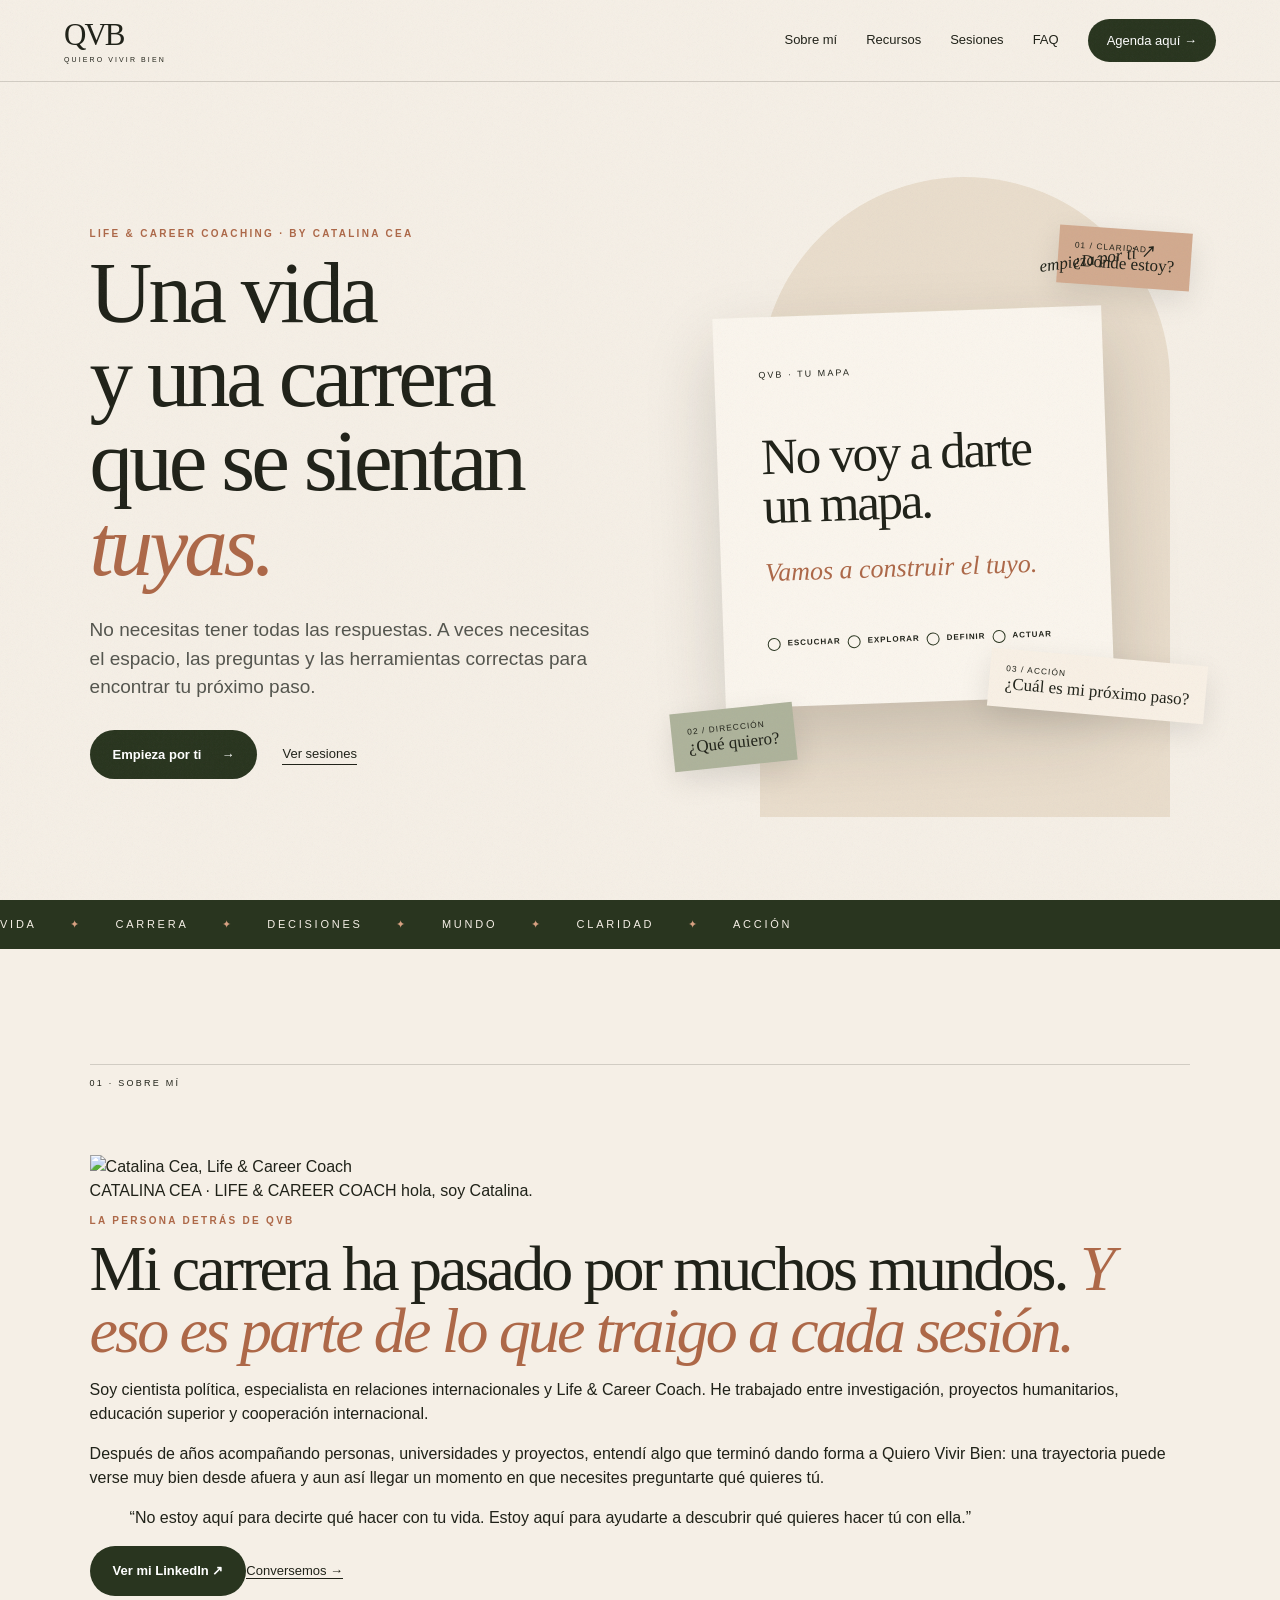
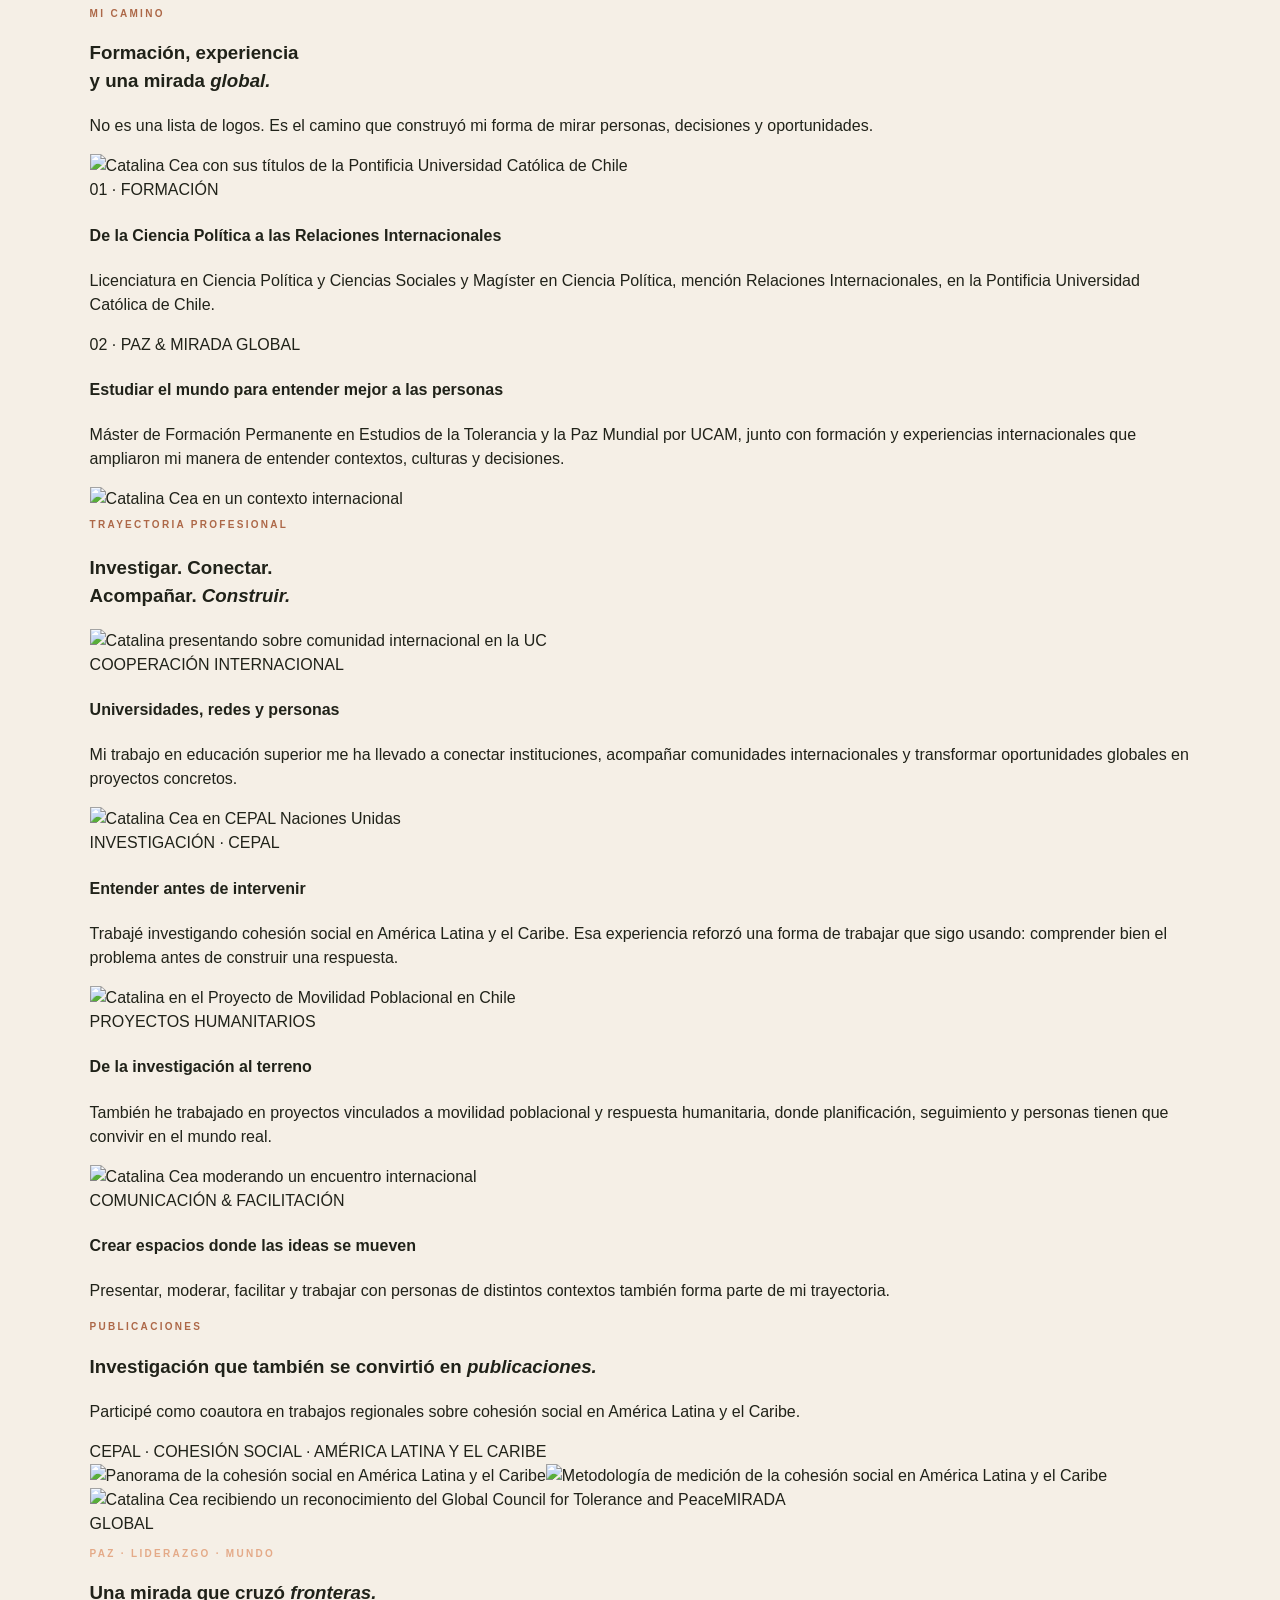
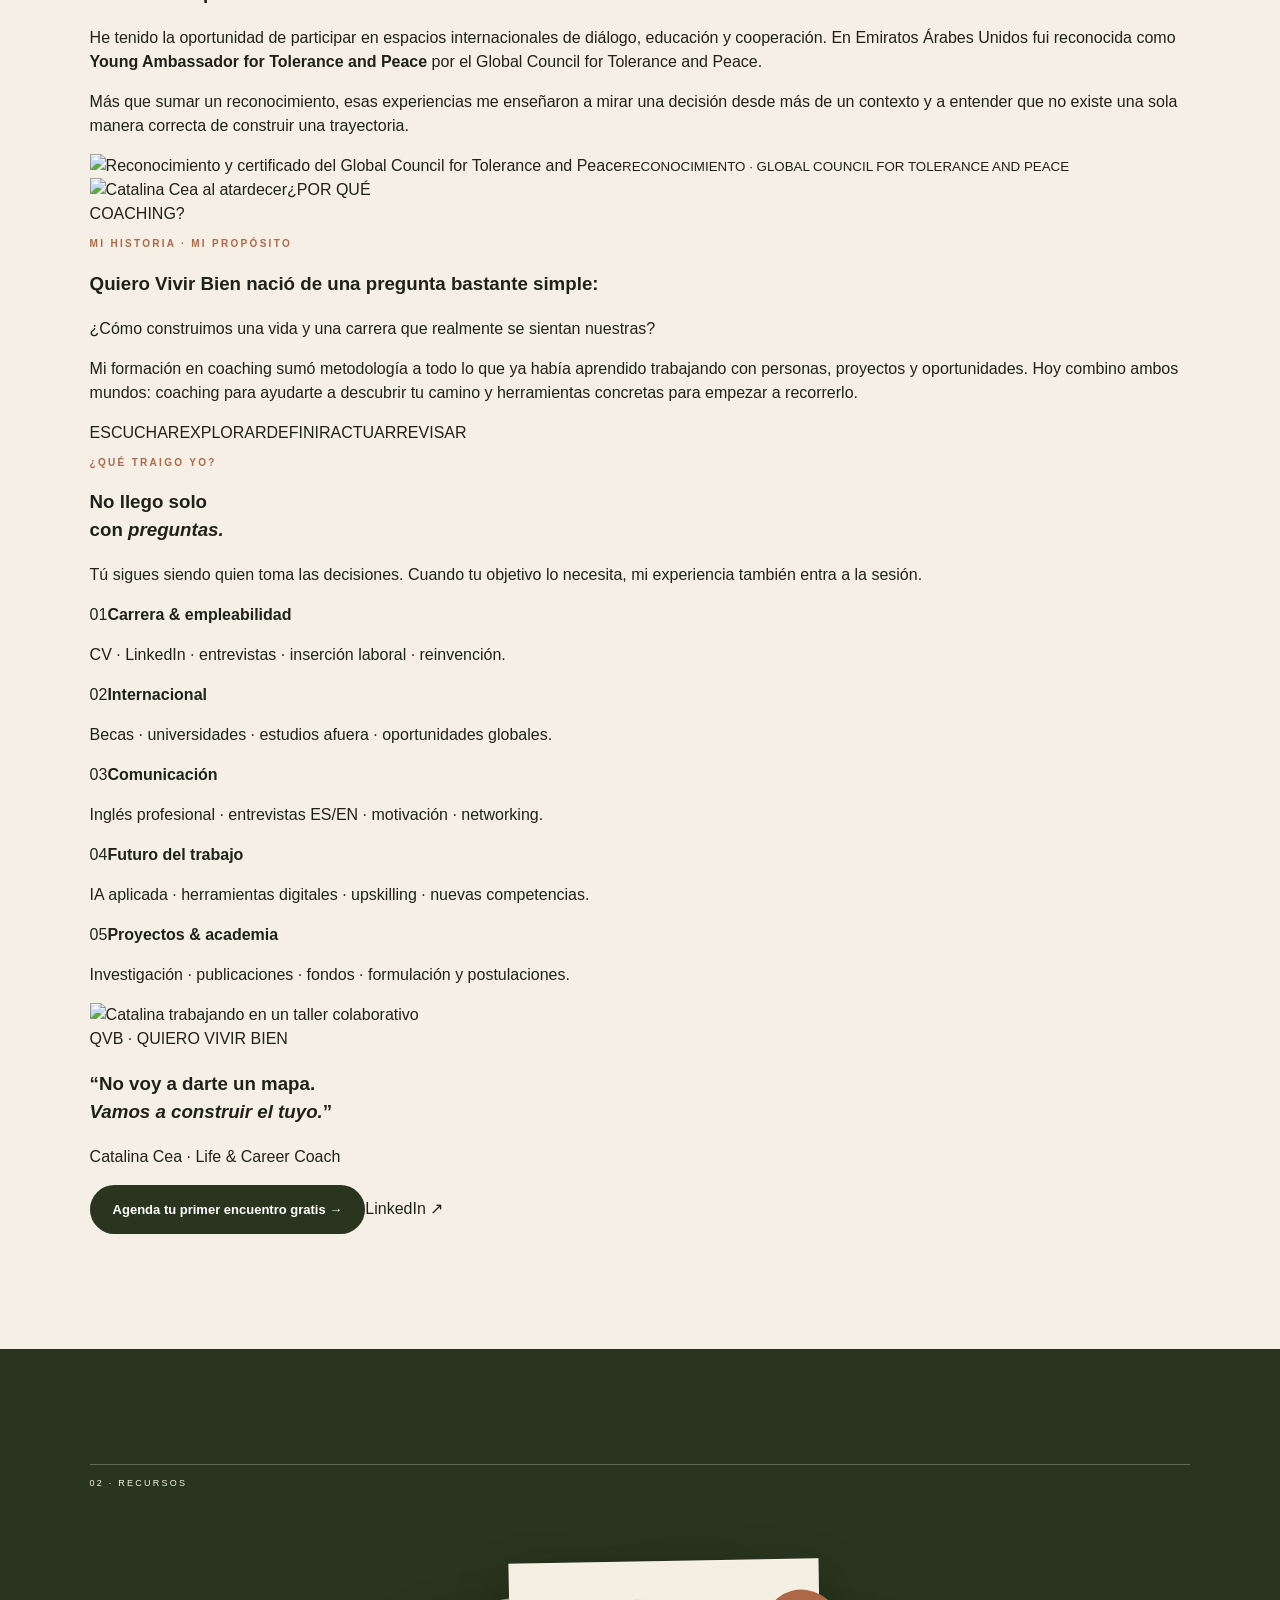
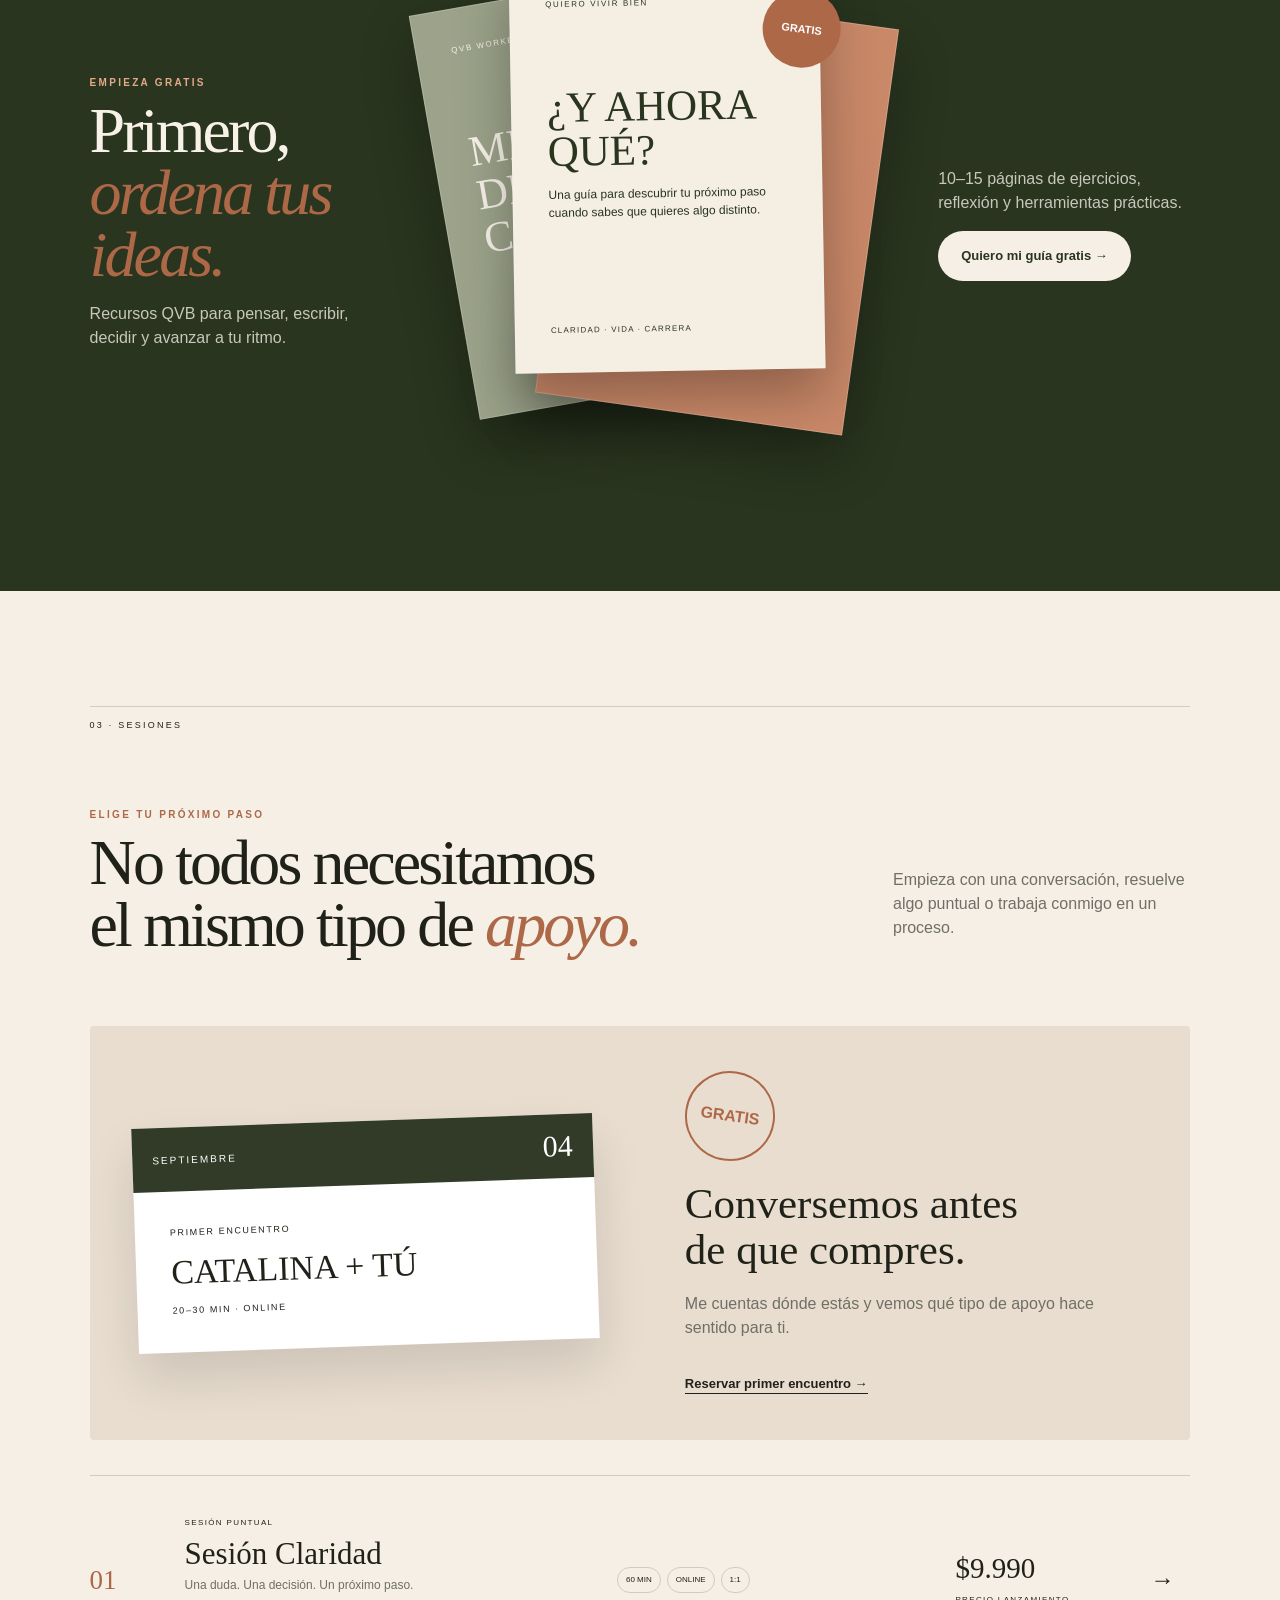
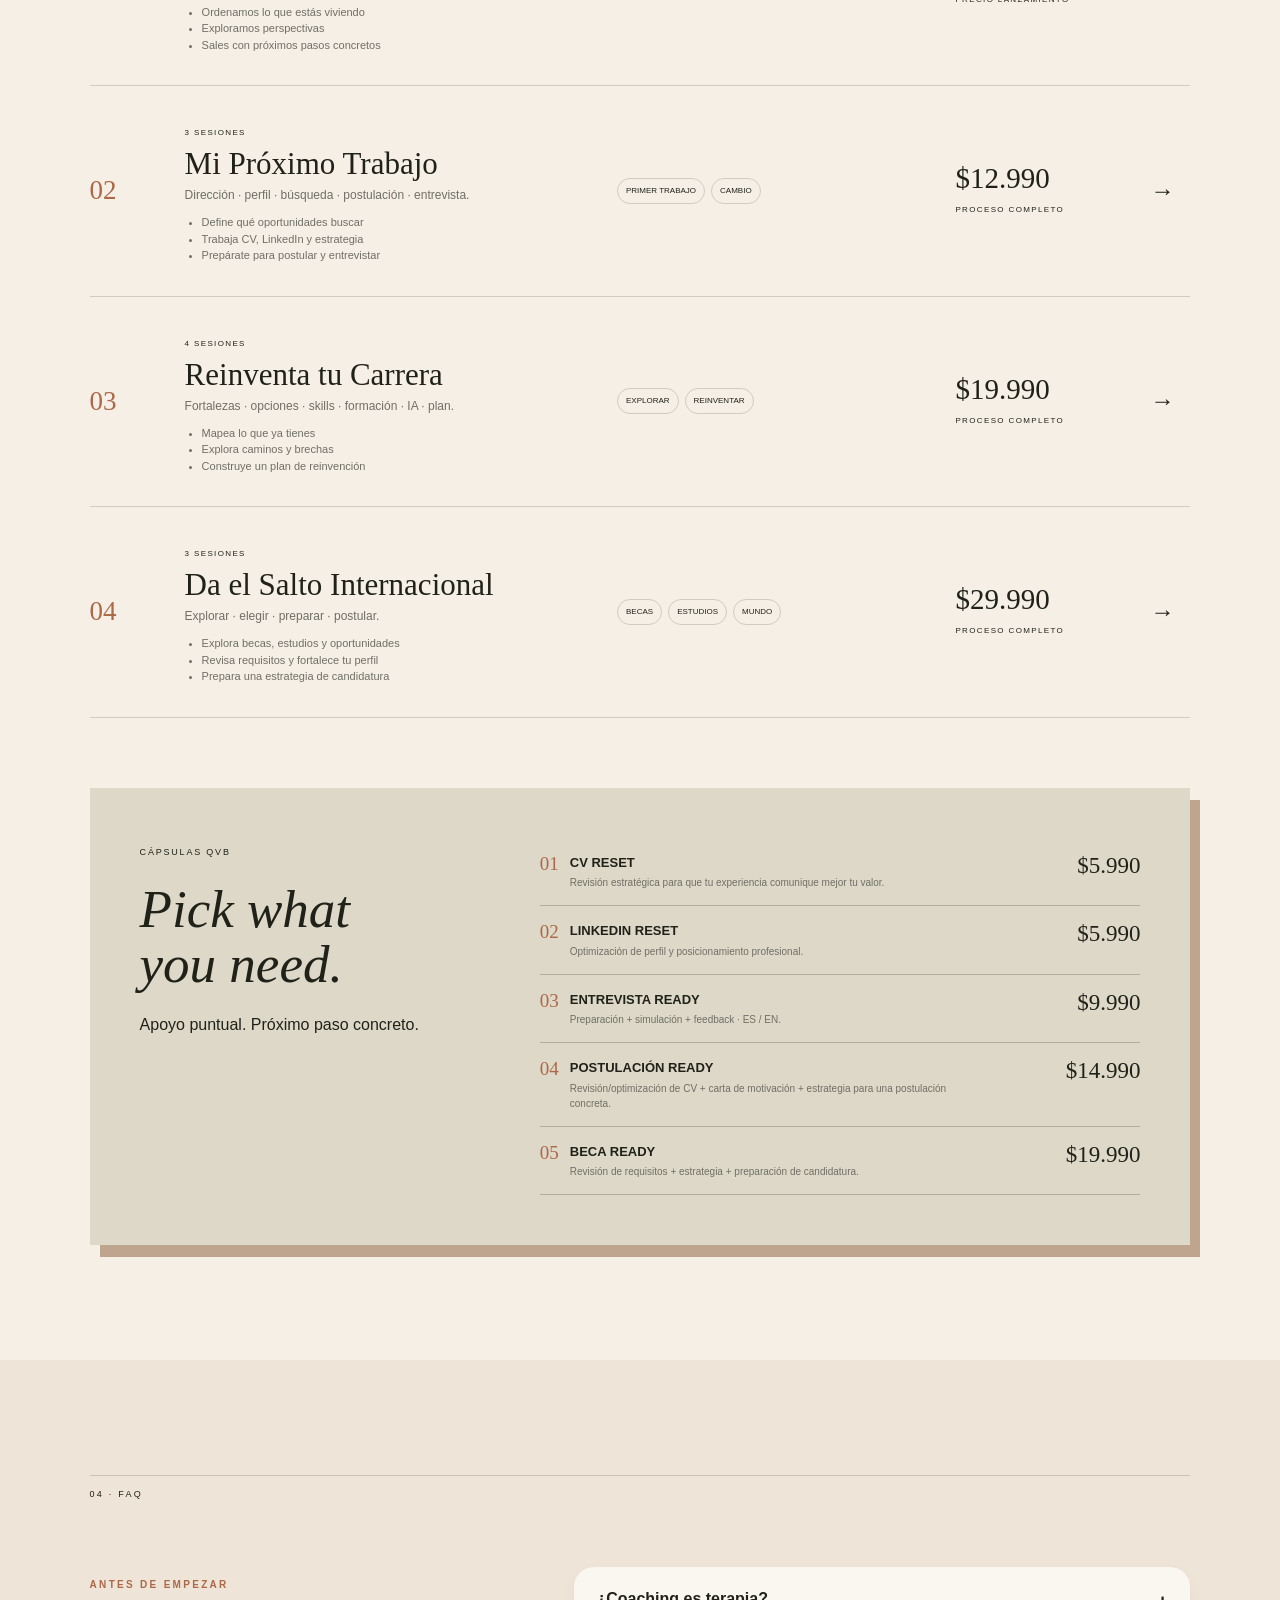
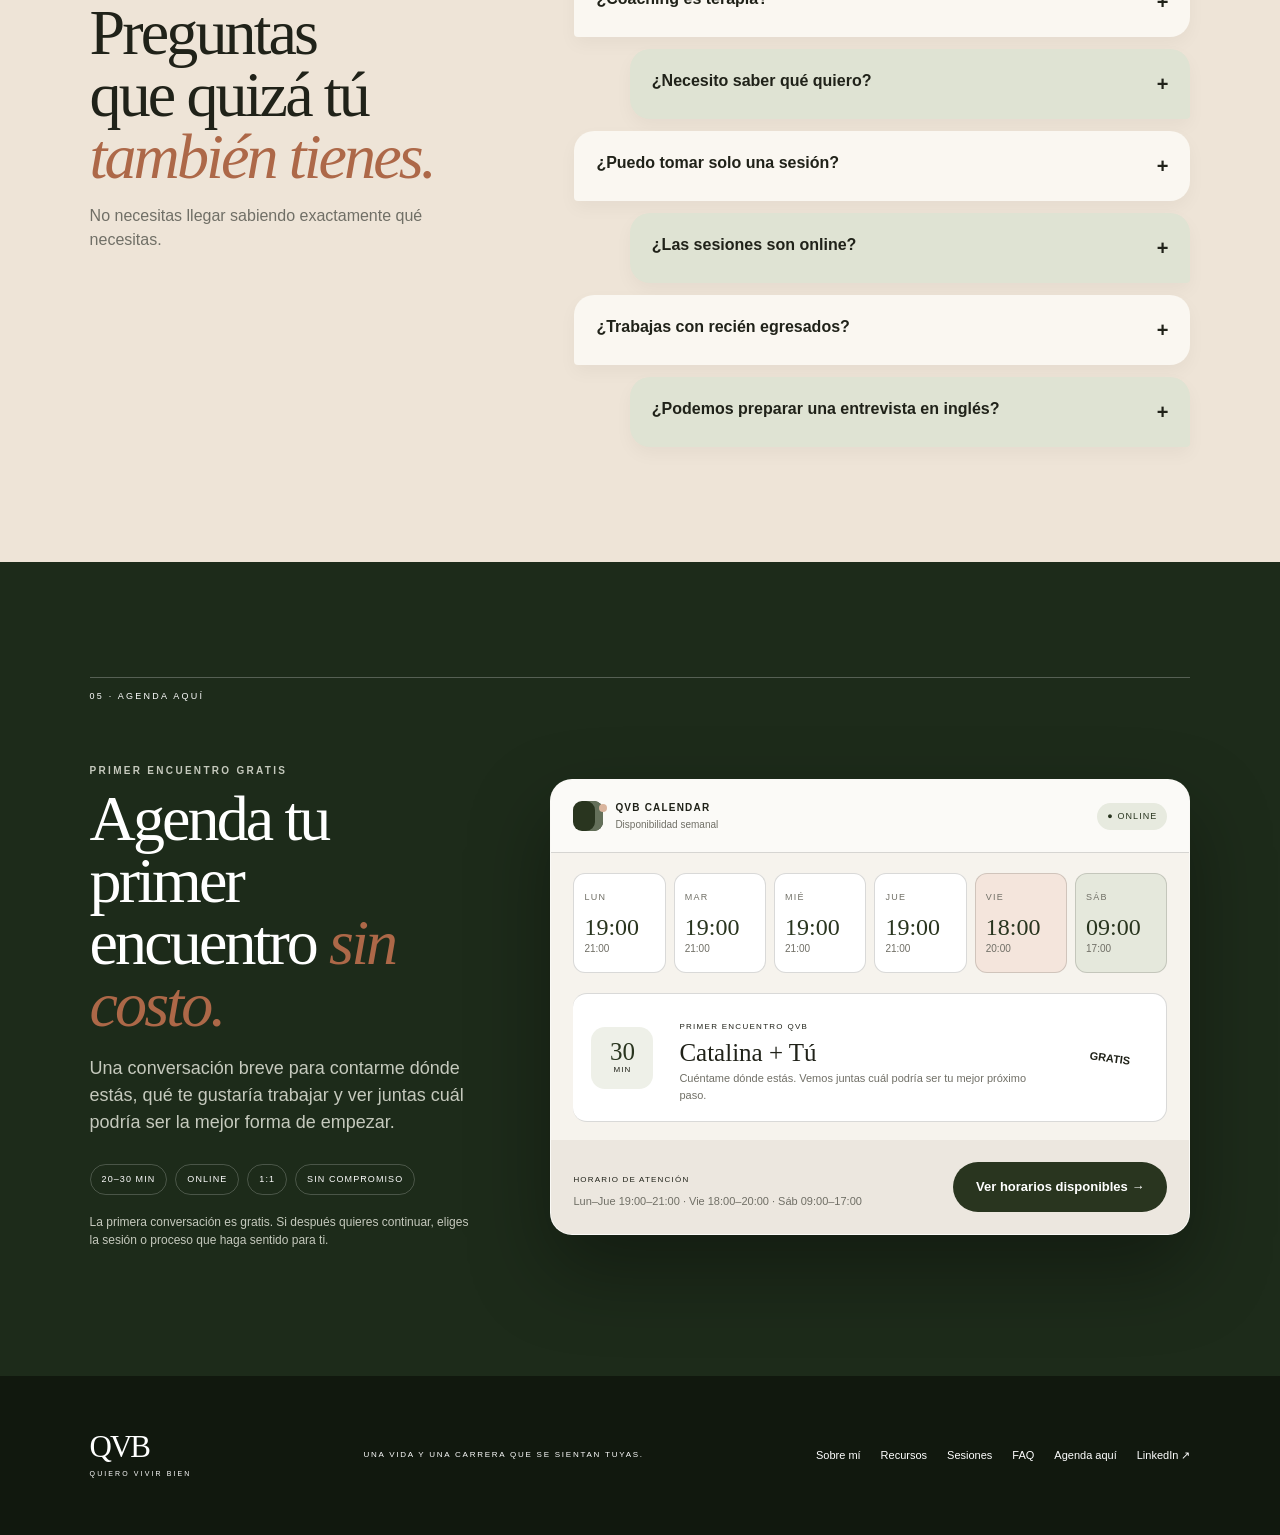
==== commit f1a73fde: "Add files via upload" ====
--- a/index.html
+++ b/index.html
@@ -58,42 +58,75 @@
   <div>VIDA <span>✦</span> CARRERA <span>✦</span> DECISIONES <span>✦</span> MUNDO <span>✦</span> CLARIDAD <span>✦</span> ACCIÓN</div>
 </section>
 
-<section class="about section" id="sobre-mi">
+<section class="about section about-v6" id="sobre-mi">
   <div class="section-label">01 · SOBRE MÍ</div>
-  <div class="about-hero">
-    <div class="about-photo-wrap">
-      <img src="assets/catalina-amsterdam.png" alt="Catalina Cea, creadora de Quiero Vivir Bien" class="about-photo">
-      <span class="photo-note">VIDA · CARRERA · DECISIONES</span>
-    </div>
-    <div class="about-main">
-      <p class="eyebrow">HOLA, SOY CATALINA.</p>
-      <h2>La persona detrás de<br><em>Quiero Vivir Bien.</em></h2>
-      <p class="about-lead">Soy Life & Career Coach y mi trayectoria se ha construido entre la cooperación internacional, la educación superior, la investigación y proyectos con impacto.</p>
-      <p>Creé QVB porque creo que una carrera no debería construirse separada de la vida que quieres vivir. Mi rol no es decidir por ti: es ayudarte a hacer mejores preguntas, ordenar posibilidades y transformar claridad en acción.</p>
+
+  <div class="about-intro-v6">
+    <div class="portrait-editorial">
+      <div class="portrait-frame"><img src="assets/catalina-portrait.png" alt="Catalina Cea, Life & Career Coach"></div>
+      <span class="portrait-tag">CATALINA CEA · LIFE & CAREER COACH</span>
+      <span class="portrait-script">hola, soy Catalina.</span>
+    </div>
+    <div class="about-story-v6">
+      <p class="eyebrow">LA PERSONA DETRÁS DE QVB</p>
+      <h2>Mi carrera ha pasado por muchos mundos. <em>Y eso es parte de lo que traigo a cada sesión.</em></h2>
+      <p class="about-big-v6">Soy cientista política, especialista en relaciones internacionales y Life & Career Coach. He trabajado entre investigación, proyectos humanitarios, educación superior y cooperación internacional.</p>
+      <p>Después de años acompañando personas, universidades y proyectos, entendí algo que terminó dando forma a Quiero Vivir Bien: una trayectoria puede verse muy bien desde afuera y aun así llegar un momento en que necesites preguntarte qué quieres tú.</p>
       <blockquote>“No estoy aquí para decirte qué hacer con tu vida. Estoy aquí para ayudarte a descubrir qué quieres hacer tú con ella.”</blockquote>
-    </div>
-  </div>
-
-  <div class="credentials">
-    <div class="cred-title"><small>MI CAMINO</small><h3>Formación + experiencia<br>que entra a la sesión.</h3></div>
-    <div class="cred-list">
-      <article><span>FORMACIÓN</span><b>Máster en Ciencia Política, mención Relaciones Internacionales</b><p>Pontificia Universidad Católica de Chile</p></article>
-      <article><span>FORMACIÓN</span><b>Máster en Estudios de la Tolerancia y Paz Global</b><p>Universidad Católica San Antonio de Murcia</p></article>
-      <article><span>COACHING</span><b>Formación en Career Coaching & Navigation</b><p>Goodwill Industries International</p></article>
-      <article><span>TRAYECTORIA</span><b>Cooperación internacional, investigación y proyectos</b><p>Experiencia en educación superior, CEPAL–ONU y Cruz Roja Chilena.</p></article>
-    </div>
-  </div>
-
-  <div class="why-me">
-    <div><span class="eyebrow">¿QUÉ TRAIGO YO?</span><h3>No llego solo<br>con preguntas.</h3></div>
-    <div class="why-grid">
-      <article><b>Carrera & empleabilidad</b><p>CV, LinkedIn, entrevistas, inserción laboral, reinvención y estrategia de búsqueda.</p></article>
-      <article><b>Mirada internacional</b><p>Experiencia con universidades, becas, oportunidades de estudio y contextos multiculturales.</p></article>
-      <article><b>Comunicación</b><p>Cartas de motivación, networking, inglés profesional y preparación de entrevistas en inglés.</p></article>
-      <article><b>Futuro del trabajo</b><p>IA aplicada, herramientas digitales, upskilling y nuevas competencias para tu próximo paso.</p></article>
-      <article><b>Proyectos & academia</b><p>Investigación, publicaciones, formulación de proyectos, fondos y preparación de postulaciones.</p></article>
-      <article class="why-quote"><b>Tú estás al volante.</b><p>Yo te ayudo a trazar el camino.</p></article>
-    </div>
+      <div class="about-actions"><a class="button" href="https://www.linkedin.com/in/catalina-cea-marchini/" target="_blank" rel="noopener">Ver mi LinkedIn ↗</a><a class="under" href="#agenda">Conversemos →</a></div>
+    </div>
+  </div>
+
+  <div class="journey-v6">
+    <div class="journey-head"><p class="eyebrow">MI CAMINO</p><h3>Formación, experiencia<br>y una mirada <em>global.</em></h3><p>No es una lista de logos. Es el camino que construyó mi forma de mirar personas, decisiones y oportunidades.</p></div>
+    <div class="journey-cards">
+      <article class="journey-card academic"><img src="assets/catalina-graduation.png" alt="Catalina Cea con sus títulos de la Pontificia Universidad Católica de Chile"><div><span>01 · FORMACIÓN</span><h4>De la Ciencia Política a las Relaciones Internacionales</h4><p>Licenciatura en Ciencia Política y Ciencias Sociales y Magíster en Ciencia Política, mención Relaciones Internacionales, en la Pontificia Universidad Católica de Chile.</p></div></article>
+      <article class="journey-card peace"><div class="journey-text"><span>02 · PAZ & MIRADA GLOBAL</span><h4>Estudiar el mundo para entender mejor a las personas</h4><p>Máster de Formación Permanente en Estudios de la Tolerancia y la Paz Mundial por UCAM, junto con formación y experiencias internacionales que ampliaron mi manera de entender contextos, culturas y decisiones.</p></div><img src="assets/catalina-global-life.png" alt="Catalina Cea en un contexto internacional"></article>
+    </div>
+  </div>
+
+  <div class="experience-v6">
+    <div class="exp-title"><span class="eyebrow">TRAYECTORIA PROFESIONAL</span><h3>Investigar. Conectar.<br>Acompañar. <em>Construir.</em></h3></div>
+    <div class="exp-mosaic">
+      <article class="exp-card exp-uc"><img src="assets/catalina-uc-presenting.png" alt="Catalina presentando sobre comunidad internacional en la UC"><div class="exp-overlay"><span>COOPERACIÓN INTERNACIONAL</span><h4>Universidades, redes y personas</h4><p>Mi trabajo en educación superior me ha llevado a conectar instituciones, acompañar comunidades internacionales y transformar oportunidades globales en proyectos concretos.</p></div></article>
+      <article class="exp-card"><img src="assets/catalina-cepal.png" alt="Catalina Cea en CEPAL Naciones Unidas"><div><span>INVESTIGACIÓN · CEPAL</span><h4>Entender antes de intervenir</h4><p>Trabajé investigando cohesión social en América Latina y el Caribe. Esa experiencia reforzó una forma de trabajar que sigo usando: comprender bien el problema antes de construir una respuesta.</p></div></article>
+      <article class="exp-card"><img src="assets/catalina-ifrc.png" alt="Catalina en el Proyecto de Movilidad Poblacional en Chile"><div><span>PROYECTOS HUMANITARIOS</span><h4>De la investigación al terreno</h4><p>También he trabajado en proyectos vinculados a movilidad poblacional y respuesta humanitaria, donde planificación, seguimiento y personas tienen que convivir en el mundo real.</p></div></article>
+      <article class="exp-card exp-speaking"><img src="assets/catalina-uc-podium.png" alt="Catalina Cea moderando un encuentro internacional"><div><span>COMUNICACIÓN & FACILITACIÓN</span><h4>Crear espacios donde las ideas se mueven</h4><p>Presentar, moderar, facilitar y trabajar con personas de distintos contextos también forma parte de mi trayectoria.</p></div></article>
+    </div>
+  </div>
+
+  <div class="publications-v6">
+    <div class="pub-copy"><p class="eyebrow">PUBLICACIONES</p><h3>Investigación que también se convirtió en <em>publicaciones.</em></h3><p>Participé como coautora en trabajos regionales sobre cohesión social en América Latina y el Caribe.</p><span class="tiny-note">CEPAL · COHESIÓN SOCIAL · AMÉRICA LATINA Y EL CARIBE</span></div>
+    <div class="pub-books"><img class="pub-one" src="assets/cepal-publication-1.png" alt="Panorama de la cohesión social en América Latina y el Caribe"><img class="pub-two" src="assets/cepal-publication-2.png" alt="Metodología de medición de la cohesión social en América Latina y el Caribe"></div>
+  </div>
+
+  <div class="global-v6">
+    <div class="global-photo"><img src="assets/catalina-ajman-award.png" alt="Catalina Cea recibiendo un reconocimiento del Global Council for Tolerance and Peace"><span class="global-stamp">MIRADA<br>GLOBAL</span></div>
+    <div class="global-copy"><p class="eyebrow peach">PAZ · LIDERAZGO · MUNDO</p><h3>Una mirada que cruzó <em>fronteras.</em></h3><p>He tenido la oportunidad de participar en espacios internacionales de diálogo, educación y cooperación. En Emiratos Árabes Unidos fui reconocida como <strong>Young Ambassador for Tolerance and Peace</strong> por el Global Council for Tolerance and Peace.</p><p>Más que sumar un reconocimiento, esas experiencias me enseñaron a mirar una decisión desde más de un contexto y a entender que no existe una sola manera correcta de construir una trayectoria.</p><div class="award-detail"><img src="assets/catalina-award-detail.png" alt="Reconocimiento y certificado del Global Council for Tolerance and Peace"><small>RECONOCIMIENTO · GLOBAL COUNCIL FOR TOLERANCE AND PEACE</small></div></div>
+  </div>
+
+  <div class="coaching-origin-v6">
+    <div class="origin-photo"><img src="assets/catalina-sunset.png" alt="Catalina Cea al atardecer"><span>¿POR QUÉ<br>COACHING?</span></div>
+    <div class="origin-copy"><p class="eyebrow">MI HISTORIA · MI PROPÓSITO</p><h3>Quiero Vivir Bien nació de una pregunta bastante simple:</h3><p class="origin-question">¿Cómo construimos una vida y una carrera que realmente se sientan nuestras?</p><p>Mi formación en coaching sumó metodología a todo lo que ya había aprendido trabajando con personas, proyectos y oportunidades. Hoy combino ambos mundos: coaching para ayudarte a descubrir tu camino y herramientas concretas para empezar a recorrerlo.</p><div class="origin-principles"><span>ESCUCHAR</span><span>EXPLORAR</span><span>DEFINIR</span><span>ACTUAR</span><span>REVISAR</span></div></div>
+  </div>
+
+  <div class="bring-v6">
+    <div class="bring-head"><p class="eyebrow">¿QUÉ TRAIGO YO?</p><h3>No llego solo<br>con <em>preguntas.</em></h3><p>Tú sigues siendo quien toma las decisiones. Cuando tu objetivo lo necesita, mi experiencia también entra a la sesión.</p></div>
+    <div class="bring-grid">
+      <article><span>01</span><b>Carrera & empleabilidad</b><p>CV · LinkedIn · entrevistas · inserción laboral · reinvención.</p></article>
+      <article><span>02</span><b>Internacional</b><p>Becas · universidades · estudios afuera · oportunidades globales.</p></article>
+      <article><span>03</span><b>Comunicación</b><p>Inglés profesional · entrevistas ES/EN · motivación · networking.</p></article>
+      <article><span>04</span><b>Futuro del trabajo</b><p>IA aplicada · herramientas digitales · upskilling · nuevas competencias.</p></article>
+      <article><span>05</span><b>Proyectos & academia</b><p>Investigación · publicaciones · fondos · formulación y postulaciones.</p></article>
+      <article class="bring-image"><img src="assets/catalina-workshop.png" alt="Catalina trabajando en un taller colaborativo"></article>
+    </div>
+  </div>
+
+  <div class="about-close-v6">
+    <span class="close-kicker">QVB · QUIERO VIVIR BIEN</span>
+    <h3>“No voy a darte un mapa.<br><em>Vamos a construir el tuyo.</em>”</h3>
+    <p>Catalina Cea · Life & Career Coach</p>
+    <div><a class="button" href="https://calendly.com/cacea-cepal/30min" target="_blank" rel="noopener">Agenda tu primer encuentro gratis →</a><a class="linkedin-link" href="https://www.linkedin.com/in/catalina-cea-marchini/" target="_blank" rel="noopener">LinkedIn ↗</a></div>
   </div>
 </section>
 
@@ -287,7 +320,7 @@
 <footer>
   <div class="footer-logo"><span>QVB</span><small>QUIERO VIVIR BIEN</small></div>
   <p>UNA VIDA Y UNA CARRERA QUE SE SIENTAN TUYAS.</p>
-  <div><a href="#sobre-mi">Sobre mí</a><a href="#recursos">Recursos</a><a href="#sesiones">Sesiones</a><a href="#faq">FAQ</a><a href="#agenda">Agenda aquí</a></div>
+  <div><a href="#sobre-mi">Sobre mí</a><a href="#recursos">Recursos</a><a href="#sesiones">Sesiones</a><a href="#faq">FAQ</a><a href="#agenda">Agenda aquí</a><a href="https://www.linkedin.com/in/catalina-cea-marchini/" target="_blank" rel="noopener">LinkedIn ↗</a></div>
 </footer>
 <script src="script.js"></script>
 </body>
--- a/styles.css
+++ b/styles.css
@@ -2,3 +2,46 @@
 :root{--paper:#f5efe6;--cream:#fbf8f2;--olive:#29351f;--sage:#aeb39b;--terra:#ad6848;--peach:#d6a081;--ink:#202219;--muted:#706f66;--line:rgba(32,34,25,.17)}
 *{box-sizing:border-box}html{scroll-behavior:smooth}body{margin:0;background:var(--paper);color:var(--ink);font-family:"DM Sans",sans-serif;line-height:1.5}.grain{position:fixed;inset:0;z-index:1000;pointer-events:none;opacity:.045;background-image:url("data:image/svg+xml,%3Csvg xmlns='http://www.w3.org/2000/svg' width='180' height='180'%3E%3Cfilter id='n'%3E%3CfeTurbulence baseFrequency='.8' numOctaves='4' stitchTiles='stitch'/%3E%3C/filter%3E%3Crect width='100%25' height='100%25' filter='url(%23n)'/%3E%3C/svg%3E")}a{text-decoration:none;color:inherit}.site-header{height:82px;padding:0 5vw;display:flex;align-items:center;justify-content:space-between;position:sticky;top:0;background:rgba(245,239,230,.9);backdrop-filter:blur(16px);border-bottom:1px solid var(--line);z-index:99}.logo{display:flex;flex-direction:column;line-height:.85}.logo span,.footer-logo span{font:500 31px/1 "Playfair Display",serif;letter-spacing:-2px}.logo small,.footer-logo small{font-size:7px;letter-spacing:.3em;margin-top:7px}.site-header nav{display:flex;align-items:center;gap:29px;font-size:13px}.site-header nav>a:not(.agenda):after{content:"";display:block;width:0;height:1px;background:var(--ink);transition:.25s}.site-header nav>a:hover:after{width:100%}.agenda{background:var(--olive);color:#fff;padding:12px 19px;border-radius:100px}.hamb{display:none;border:0;background:none;font-size:24px}.hero{min-height:calc(100vh - 82px);display:grid;grid-template-columns:1fr 1fr;padding:6vw 7vw 5vw;gap:5vw;align-items:center;overflow:hidden}.overline,.eyebrow{font-size:10px;letter-spacing:.23em;font-weight:700;color:var(--terra)}h1,h2{font-family:"Playfair Display",serif;font-weight:500;letter-spacing:-.045em;line-height:.97;margin:0}h1{font-size:clamp(58px,6.8vw,105px)}h2{font-size:clamp(45px,5vw,74px)}h1 em,h2 em{color:var(--terra);font-weight:500}.lead{max-width:650px;font-size:19px;color:#54554e;margin:28px 0}.hero-cta{display:flex;gap:25px;align-items:center}.button{display:inline-flex;justify-content:center;align-items:center;gap:20px;background:var(--olive);color:white;padding:15px 23px;border-radius:100px;font-weight:600;font-size:13px}.under{font-size:13px;border-bottom:1px solid}.hero-art{height:640px;position:relative}.arch{position:absolute;inset:0 4% 0 17%;background:#e9ddcc;border-radius:240px 240px 0 0}.paper{position:absolute;z-index:3;top:21%;left:9%;width:75%;min-height:390px;background:#faf5ed;padding:44px;box-shadow:0 30px 70px rgba(43,37,29,.18);transform:rotate(-2deg)}.paper-top{font-size:9px;letter-spacing:.23em}.paper h2{font-size:51px;margin:48px 0 5px}.paper p{font:italic 500 26px "Playfair Display",serif;color:var(--terra)}.path{display:flex;align-items:center;gap:7px;margin-top:50px;font-size:8px;font-weight:700;letter-spacing:.12em}.path i{width:13px;height:13px;border:1px solid var(--olive);border-radius:50%}.note{position:absolute;z-index:5;padding:13px 16px;box-shadow:0 10px 30px rgba(0,0,0,.1);font-size:10px;transform:rotate(4deg)}.note small{display:block;letter-spacing:.13em}.note b{font:500 17px "Playfair Display",serif}.note-a{top:8%;right:0;background:#d2aa8f}.note-b{bottom:8%;left:0;background:#aeb39b;transform:rotate(-6deg)}.note-c{right:-3%;bottom:16%;background:#f8f0e5;transform:rotate(5deg)}.scribble{position:absolute;z-index:6;right:7%;top:11%;font:italic 500 17px "Playfair Display",serif;transform:rotate(-8deg)}.ticker{overflow:hidden;background:var(--olive);color:#f5efe6;padding:16px 0;white-space:nowrap;font-size:11px;letter-spacing:.25em}.ticker div{width:max-content;animation:marquee 20s linear infinite}.ticker span{color:var(--peach);margin:0 28px}@keyframes marquee{to{transform:translateX(-35%)}}.section{padding:115px 7vw}.section-label{font-size:9px;letter-spacing:.25em;border-top:1px solid var(--line);padding-top:12px;margin-bottom:65px}.section-label.light{border-color:rgba(255,255,255,.25)}.about-grid{display:grid;grid-template-columns:1fr 1fr;gap:10vw}.about-copy .big{font:500 25px/1.4 "Playfair Display",serif}.about-copy>p:not(.big){color:var(--muted)}.arrow-link{display:inline-block;margin-top:18px;font-weight:700;font-size:13px;border-bottom:1px solid}.expertise{display:grid;grid-template-columns:repeat(4,1fr);margin-top:80px;border-top:1px solid var(--line)}.expertise article{padding:26px 25px 15px 0;border-right:1px solid var(--line)}.expertise article+article{padding-left:25px}.expertise span{font:500 25px "Playfair Display",serif;color:var(--terra)}.expertise b{display:block;margin:35px 0 10px}.expertise p{font-size:12px;color:var(--muted)}.resources{background:var(--olive);color:#f7f1e8}.peach{color:#e4aa88}.resource-layout{display:grid;grid-template-columns:.8fr 1.2fr .7fr;gap:5vw;align-items:center}.resource-title>p:last-child,.resource-action p{color:#c8c8bc}.book-scene{height:520px;position:relative}.book{position:absolute;width:310px;height:410px;padding:35px;display:flex;flex-direction:column;box-shadow:0 25px 55px rgba(0,0,0,.3);border:1px solid rgba(255,255,255,.2)}.book small{font-size:8px;letter-spacing:.2em}.book strong{font:500 43px/1.02 "Playfair Display",serif;margin-top:75px}.book p{font-size:12px}.book .mini{margin-top:auto;font-size:8px;letter-spacing:.15em}.book.back{background:#9ca38a;left:0;top:30px;transform:rotate(-10deg)}.book.mid{background:#c98868;left:120px;top:50px;transform:rotate(8deg)}.book.front{background:#f5eee3;color:var(--olive);left:70px;top:5px;transform:rotate(-1deg);z-index:3}.free-tag{position:absolute;right:-22px;top:30px;background:var(--terra);color:white;border-radius:50%;width:78px;height:78px;display:grid;place-items:center;font-weight:700;font-size:11px;transform:rotate(8deg)}.button.cream{background:#f6efe5;color:var(--olive)}.sessions-head{display:grid;grid-template-columns:1.2fr .5fr;gap:7vw;align-items:end}.sessions-head>p{color:var(--muted)}.free-meet{margin:70px 0 35px;background:#e8ddcf;padding:45px;display:grid;grid-template-columns:1fr 1fr;gap:7vw;align-items:center;border-radius:4px}.calendar{background:#fff;box-shadow:0 25px 50px rgba(0,0,0,.12);transform:rotate(-2deg)}.cal-top{background:#313b28;color:#fff;padding:15px 20px;display:flex;justify-content:space-between;align-items:center}.cal-top span{font-size:10px;letter-spacing:.2em}.cal-top b{font:500 30px "Playfair Display",serif}.cal-body{padding:35px}.cal-body small,.cal-body span{display:block;font-size:9px;letter-spacing:.18em}.cal-body strong{display:block;font:500 34px "Playfair Display",serif;margin:13px 0}.stamp{display:inline-grid;place-items:center;width:90px;height:90px;border:2px solid var(--terra);border-radius:50%;color:var(--terra);font-weight:700;transform:rotate(8deg)}.free-copy h3,.express h3{font:500 43px/1.05 "Playfair Display",serif;margin:20px 0}.free-copy p{color:var(--muted)}.service-list{border-top:1px solid var(--line)}.service{display:grid;grid-template-columns:70px 1.3fr 1fr 170px 40px;gap:25px;align-items:center;padding:32px 0;border-bottom:1px solid var(--line);transition:.25s}.service:hover{padding-left:15px;background:#f9f5ef}.service-num{font:500 27px "Playfair Display",serif;color:var(--terra)}.service small{font-size:8px;letter-spacing:.17em}.service h3{font:500 31px "Playfair Display",serif;margin:4px 0}.service p{font-size:12px;color:var(--muted);margin:0}.chips{display:flex;flex-wrap:wrap;gap:6px}.chips span{font-size:8px;border:1px solid var(--line);padding:6px 8px;border-radius:100px}.service-price strong{display:block;font:500 29px "Playfair Display",serif}.service>a{font-size:24px}.express{margin-top:70px;background:#ddd8c8;padding:50px;display:grid;grid-template-columns:.7fr 1.3fr;gap:6vw;box-shadow:10px 12px 0 #c0a58e}.express-title>span{font-size:9px;letter-spacing:.2em}.express-title h3{font-size:53px;font-style:italic}.menu>div{display:flex;justify-content:space-between;border-bottom:1px solid rgba(0,0,0,.2);padding:15px 0}.menu span{font-size:13px;font-weight:600}.menu b{font:500 19px "Playfair Display",serif;margin-right:18px;color:var(--terra)}.menu strong{font:500 23px "Playfair Display",serif}.menu small{font-size:8px;margin-left:8px}.faq{background:#eee4d7}.faq-grid{display:grid;grid-template-columns:.75fr 1.25fr;gap:9vw}.faq-intro>p:last-child{color:var(--muted)}.messages{display:grid;gap:12px}.messages details{background:#faf7f1;padding:20px 22px;border-radius:20px 20px 20px 4px;box-shadow:0 7px 18px rgba(0,0,0,.04)}.messages details:nth-child(even){margin-left:9%;background:#dfe3d3;border-radius:20px 20px 4px 20px}.messages summary{cursor:pointer;list-style:none;font-weight:600;display:flex;justify-content:space-between}.messages summary span{font-size:20px}.messages p{font-size:13px;color:var(--muted);margin-bottom:0}.booking{background:#1f2c1a;color:white}.booking-card{display:grid;grid-template-columns:1fr 1fr;gap:8vw;align-items:center}.booking-copy p{color:#c5c9bd}.booking-widget{background:#f4eee5;color:var(--ink);padding:30px;box-shadow:20px 22px 0 #b26c4b}.widget-top{display:flex;justify-content:space-between;border-bottom:1px solid var(--line);padding-bottom:14px;font-size:8px;letter-spacing:.16em}.widget-main{display:grid;grid-template-columns:100px 1fr;gap:25px;padding:30px 0}.date{font:500 80px/1 "Playfair Display",serif;color:var(--terra)}.widget-main small{font-size:8px;letter-spacing:.18em}.widget-main strong{display:block;font:500 30px "Playfair Display",serif;margin:8px 0}.widget-main p{font-size:12px;color:var(--muted)}.full{width:100%}.widget-note{display:block;margin-top:14px;color:var(--muted);font-size:9px}footer{background:#11180e;color:white;padding:55px 7vw;display:flex;justify-content:space-between;align-items:center}footer>p{font-size:8px;letter-spacing:.22em}footer>div:last-child{display:flex;gap:20px;font-size:11px}.footer-logo{display:flex;flex-direction:column}
 @media(max-width:900px){.site-header nav{display:none;position:absolute;top:82px;left:0;right:0;background:var(--paper);padding:30px;flex-direction:column}.site-header nav.open{display:flex}.hamb{display:block}.hero{grid-template-columns:1fr;padding-top:70px}.hero-art{height:540px}.about-grid,.resource-layout,.sessions-head,.free-meet,.express,.faq-grid,.booking-card{grid-template-columns:1fr}.expertise{grid-template-columns:1fr 1fr}.resource-action{margin-top:20px}.service{grid-template-columns:45px 1fr}.service .chips,.service-price{grid-column:2}.service>a{grid-column:2}.book-scene{margin-top:30px}.booking-widget{margin-top:30px}footer{flex-direction:column;align-items:flex-start;gap:25px}}@media(max-width:600px){.section{padding:85px 6vw}.hero{padding:65px 6vw}.hero-art{height:470px}.paper{left:3%;width:90%;padding:30px}.paper h2{font-size:41px}.note{display:none}.expertise{grid-template-columns:1fr}.expertise article{border-right:0;border-bottom:1px solid var(--line);padding-left:0!important}.book-scene{transform:scale(.85);transform-origin:left top;height:450px}.free-meet,.express{padding:28px}.service{gap:14px}.widget-main{grid-template-columns:1fr}.site-header{padding:0 6vw}footer>div:last-child{flex-wrap:wrap}}
+
+/* V3 · About personalizado */
+.about-hero{display:grid;grid-template-columns:.82fr 1.18fr;gap:7vw;align-items:center}
+.about-photo-wrap{position:relative}
+.about-photo{width:100%;display:block;box-shadow:18px 20px 0 #d7c5b1}
+.photo-note{position:absolute;right:-24px;bottom:28px;background:var(--olive);color:#fff;padding:12px 18px;font-size:8px;letter-spacing:.18em;transform:rotate(-3deg)}
+.about-main .about-lead{font:500 24px/1.4 "Playfair Display",serif}
+.about-main>p:not(.about-lead){color:var(--muted)}
+.about-main blockquote{margin:32px 0 0;border-left:2px solid var(--terra);padding:8px 0 8px 25px;font:italic 500 24px/1.35 "Playfair Display",serif}
+.credentials{margin-top:90px;display:grid;grid-template-columns:.7fr 1.3fr;gap:7vw;border-top:1px solid var(--line);padding-top:45px}
+.cred-title small{font-size:9px;letter-spacing:.2em;color:var(--terra)}.cred-title h3,.why-me h3{font:500 40px/1.05 "Playfair Display",serif}
+.cred-list article{padding:20px 0;border-bottom:1px solid var(--line);display:grid;grid-template-columns:110px 1fr;column-gap:25px}
+.cred-list article span{font-size:8px;letter-spacing:.16em;color:var(--terra)}.cred-list article b{font:500 20px "Playfair Display",serif}.cred-list article p{grid-column:2;color:var(--muted);font-size:12px;margin:5px 0 0}
+.why-me{margin-top:90px;background:#e9dfd2;padding:50px;display:grid;grid-template-columns:.55fr 1.45fr;gap:6vw}
+.why-grid{display:grid;grid-template-columns:1fr 1fr}.why-grid article{padding:22px;border-left:1px solid var(--line);border-bottom:1px solid var(--line)}.why-grid article b{font-family:"Playfair Display",serif;font-size:19px}.why-grid article p{font-size:12px;color:var(--muted)}.why-quote{background:var(--olive);color:white}.why-quote p{color:#d7d9cf!important}
+.service-detail{margin:10px 0 0;padding-left:17px;color:var(--muted);font-size:11px}
+.menu span{display:grid;grid-template-columns:30px 1fr;align-items:start}.menu span b{grid-row:1/3}.menu span i{font-style:normal;font-weight:700}.menu span small{display:block;margin:3px 0 0!important;font-size:10px!important;font-weight:400;color:var(--muted);max-width:390px}
+@media(max-width:900px){.about-hero,.credentials,.why-me{grid-template-columns:1fr}.why-grid{grid-template-columns:1fr}.about-photo-wrap{max-width:520px}.photo-note{right:0}.cred-list article{grid-template-columns:90px 1fr}}
+
+/* V5 · Agenda visual corporate estilo Teams */
+.booking{background:#1d2b1a;color:#fff}
+.booking .section-label{margin-bottom:50px}
+.booking-shell{display:grid;grid-template-columns:.75fr 1.25fr;gap:6vw;align-items:center}
+.booking-copy h2{max-width:620px}.booking-lead{font-size:18px;color:#c8ccbf;max-width:560px}
+.booking-points{display:flex;flex-wrap:wrap;gap:8px;margin:28px 0 18px}
+.booking-points span{border:1px solid rgba(255,255,255,.2);padding:8px 11px;border-radius:100px;font-size:9px;letter-spacing:.12em}
+.booking-small{font-size:12px;color:#9ea796;max-width:520px}
+.calendar-card{background:#f6f3ed;color:var(--ink);border-radius:22px;box-shadow:0 35px 80px rgba(0,0,0,.34);overflow:hidden;border:1px solid rgba(255,255,255,.5)}
+.calendar-head{display:flex;align-items:center;justify-content:space-between;padding:20px 22px;border-bottom:1px solid var(--line);background:#fbfaf7}
+.calendar-brand{display:flex;gap:12px;align-items:center}.calendar-brand span{display:block;font-size:10px;font-weight:700;letter-spacing:.12em}.calendar-brand small{display:block;color:var(--muted);font-size:10px;margin-top:2px}
+.teams-dot{width:30px;height:30px;border-radius:9px;background:var(--olive);position:relative;box-shadow:inset -8px 0 0 #64705a}.teams-dot:before{content:"";position:absolute;width:8px;height:8px;border-radius:50%;background:#d9b49d;right:-4px;top:3px}
+.online-pill{font-size:9px;letter-spacing:.12em;background:#e7eadf;color:var(--olive);padding:7px 10px;border-radius:100px}
+.week-grid{display:grid;grid-template-columns:repeat(6,1fr);gap:8px;padding:20px 22px 12px}
+.day-card{border:1px solid var(--line);border-radius:12px;padding:13px 10px;background:#fff;min-height:100px;display:flex;flex-direction:column;justify-content:center;transition:.2s}.day-card:hover{transform:translateY(-3px);box-shadow:0 10px 24px rgba(37,48,31,.12)}
+.day-card .day{font-size:9px;letter-spacing:.14em;color:var(--muted)}.day-card strong{font:500 24px "Playfair Display",serif;color:var(--olive);margin-top:9px}.day-card small{font-size:10px;color:var(--muted)}
+.day-card.friday{background:#f4e5dc}.day-card.saturday{background:#e5e8dc}
+.calendar-event{margin:8px 22px 0;background:#fff;border:1px solid var(--line);border-left:5px solid var(--terracotta);border-radius:14px;padding:18px;display:grid;grid-template-columns:70px 1fr auto;gap:18px;align-items:center}
+.event-time{width:62px;height:62px;border-radius:14px;background:#eef0e8;display:grid;place-items:center;align-content:center}.event-time span{font:500 25px/1 "Playfair Display",serif;color:var(--olive)}.event-time small{font-size:8px;letter-spacing:.12em}.event-copy small{font-size:8px;letter-spacing:.16em;color:var(--terracotta)}.event-copy strong{display:block;font:500 25px "Playfair Display",serif;margin:3px 0}.event-copy p{margin:0;color:var(--muted);font-size:11px;max-width:450px}
+.free-badge{display:grid;place-items:center;width:76px;height:76px;border:2px solid var(--terracotta);border-radius:50%;color:var(--terracotta);font-weight:700;font-size:11px;transform:rotate(8deg)}
+.calendar-footer{display:grid;grid-template-columns:1fr auto;gap:20px;align-items:center;padding:22px;background:#ece7df;margin-top:18px}.calendar-footer small{font-size:8px;letter-spacing:.15em;color:var(--terracotta)}.calendar-footer p{margin:4px 0 0;font-size:11px;color:var(--muted)}
+.book-now{white-space:nowrap;background:var(--olive)!important;color:#fff!important}
+@media(max-width:1000px){.booking-shell{grid-template-columns:1fr}.week-grid{grid-template-columns:repeat(3,1fr)}}
+@media(max-width:650px){.week-grid{grid-template-columns:repeat(2,1fr)}.calendar-event{grid-template-columns:55px 1fr}.free-badge{grid-column:2;width:62px;height:62px}.calendar-footer{grid-template-columns:1fr}.book-now{width:100%}}
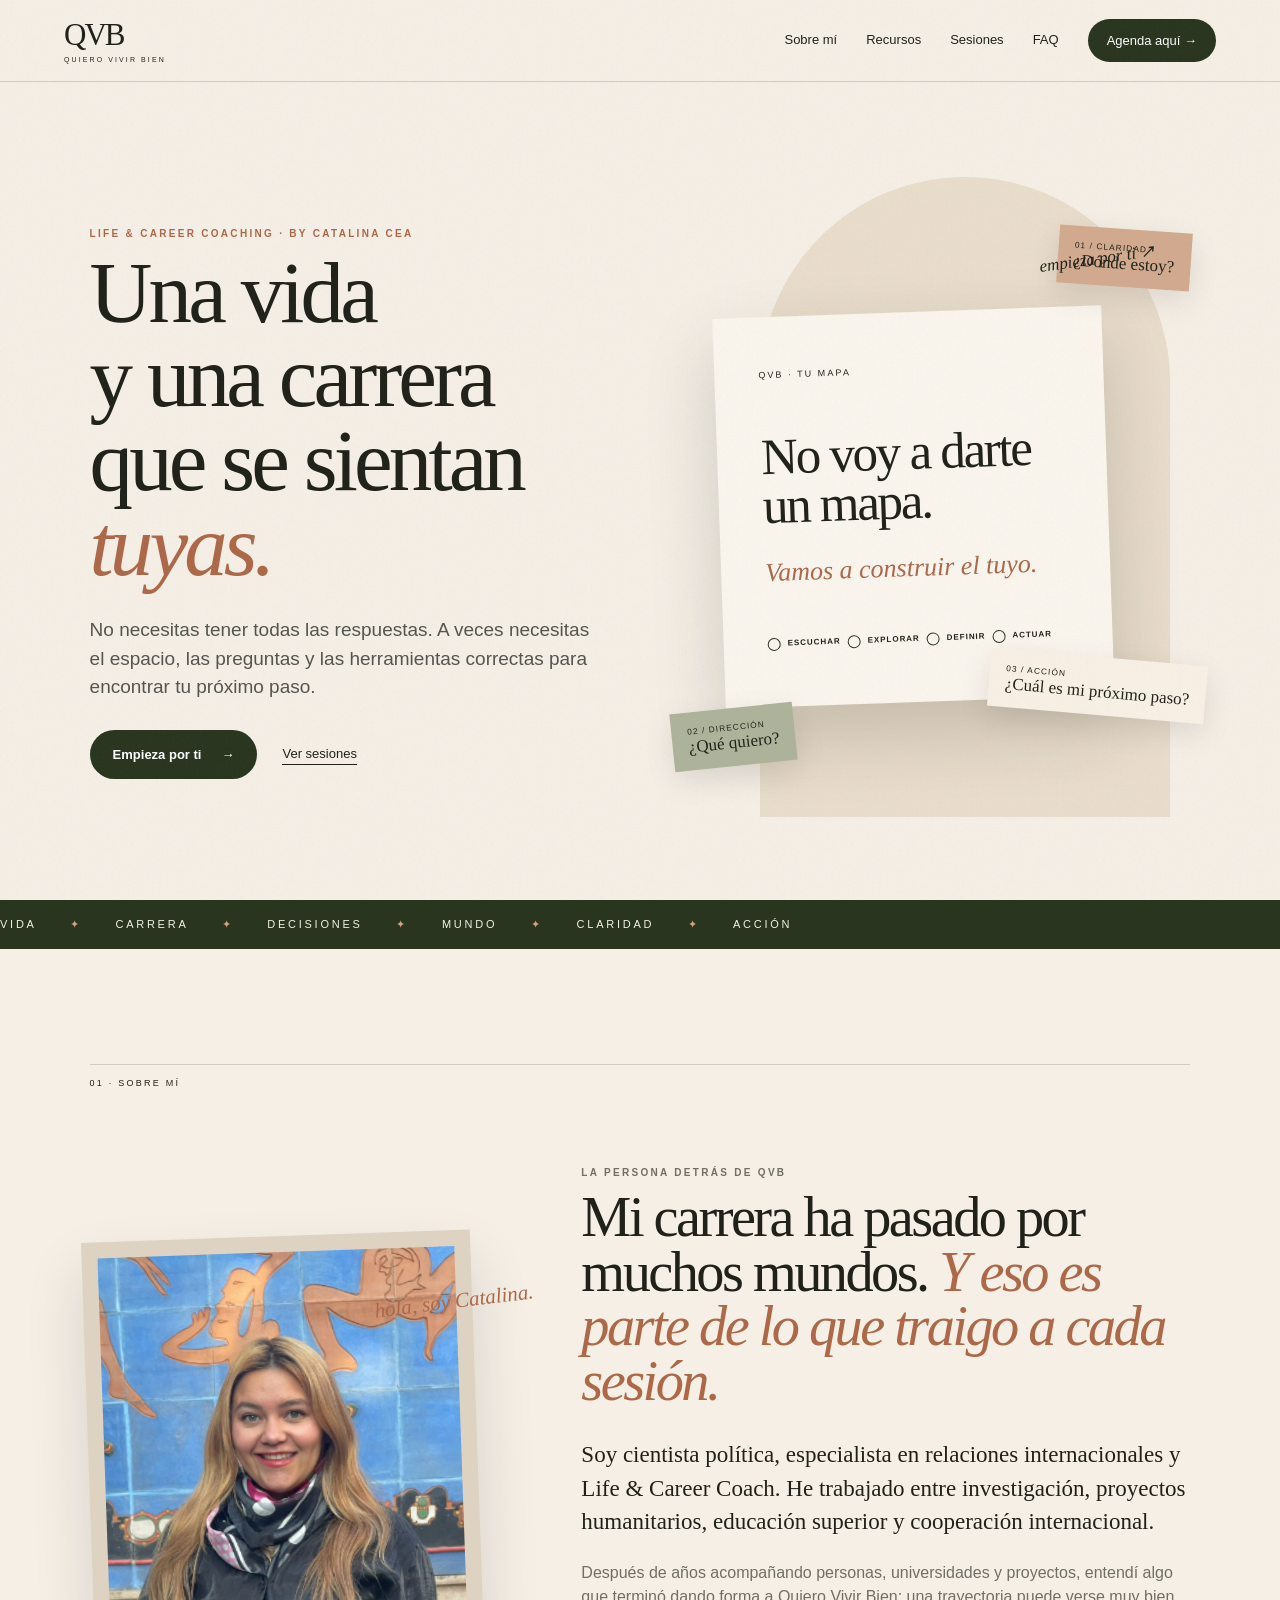
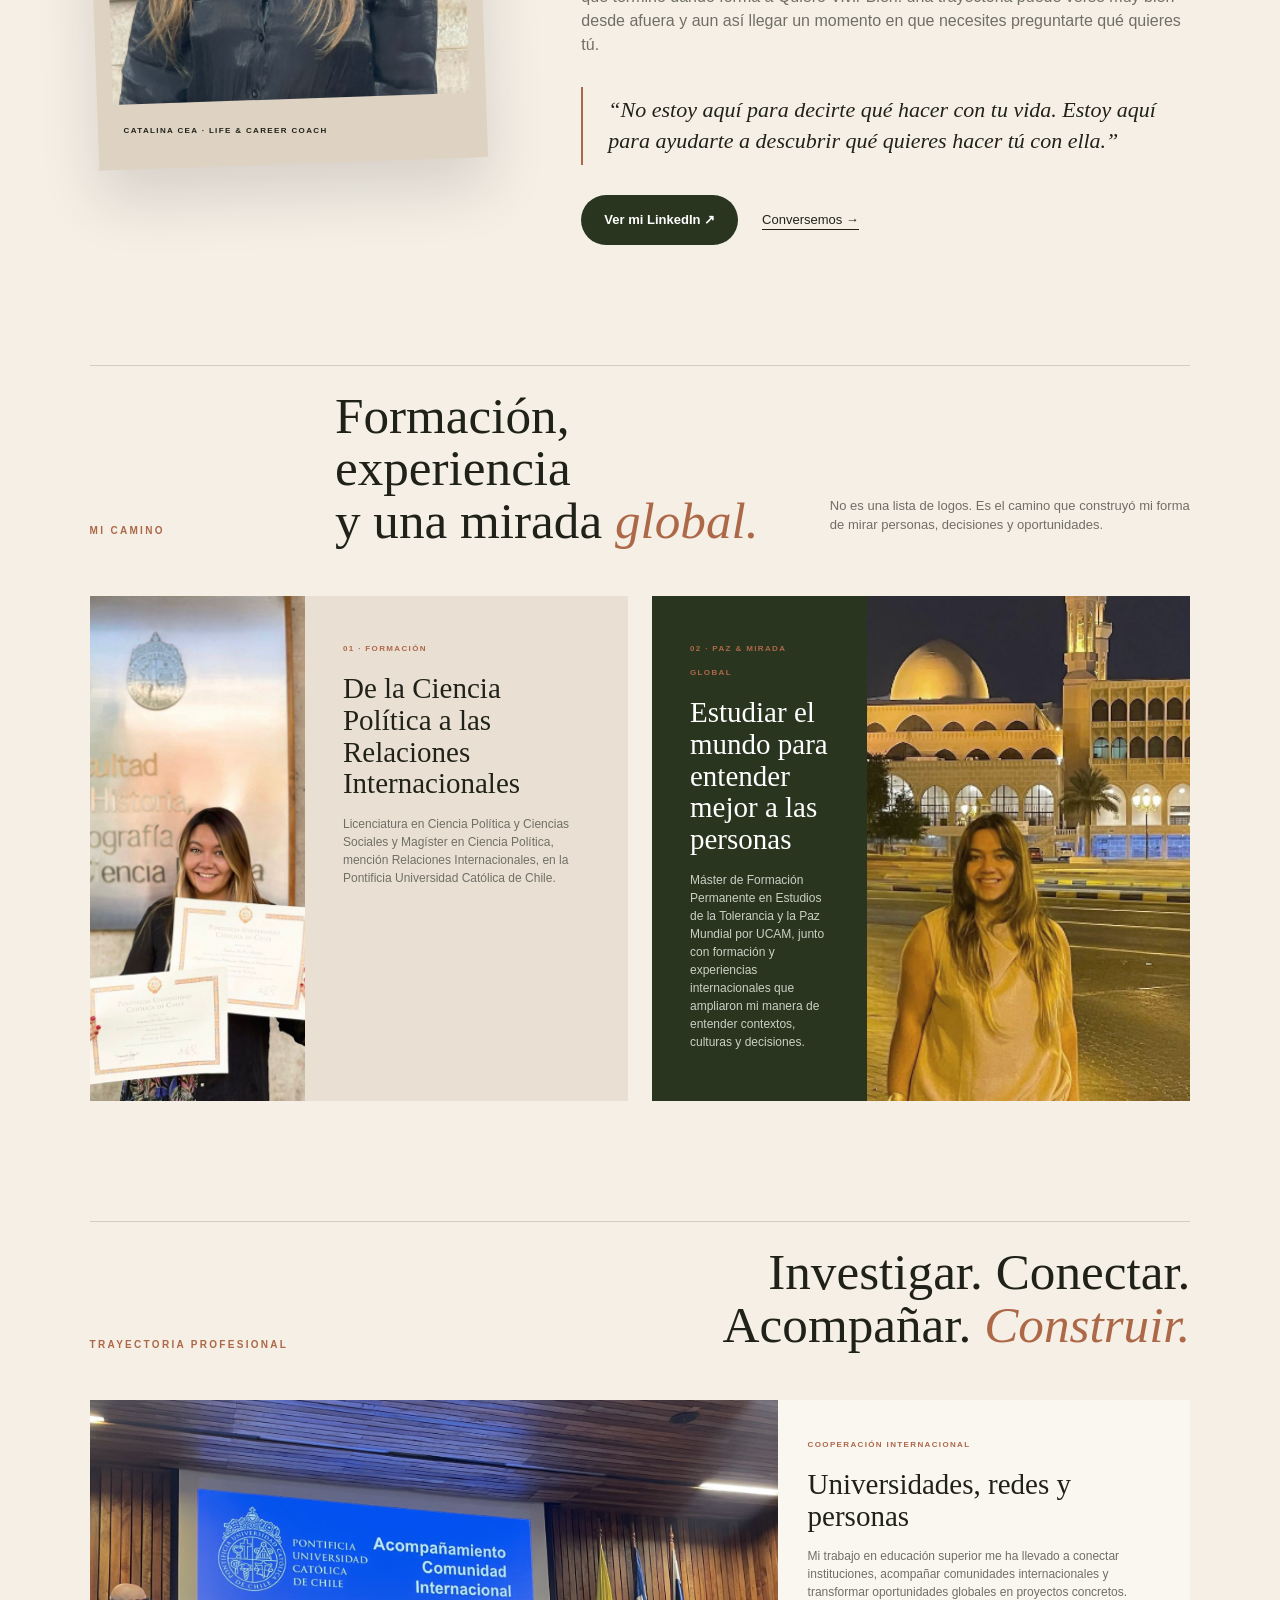
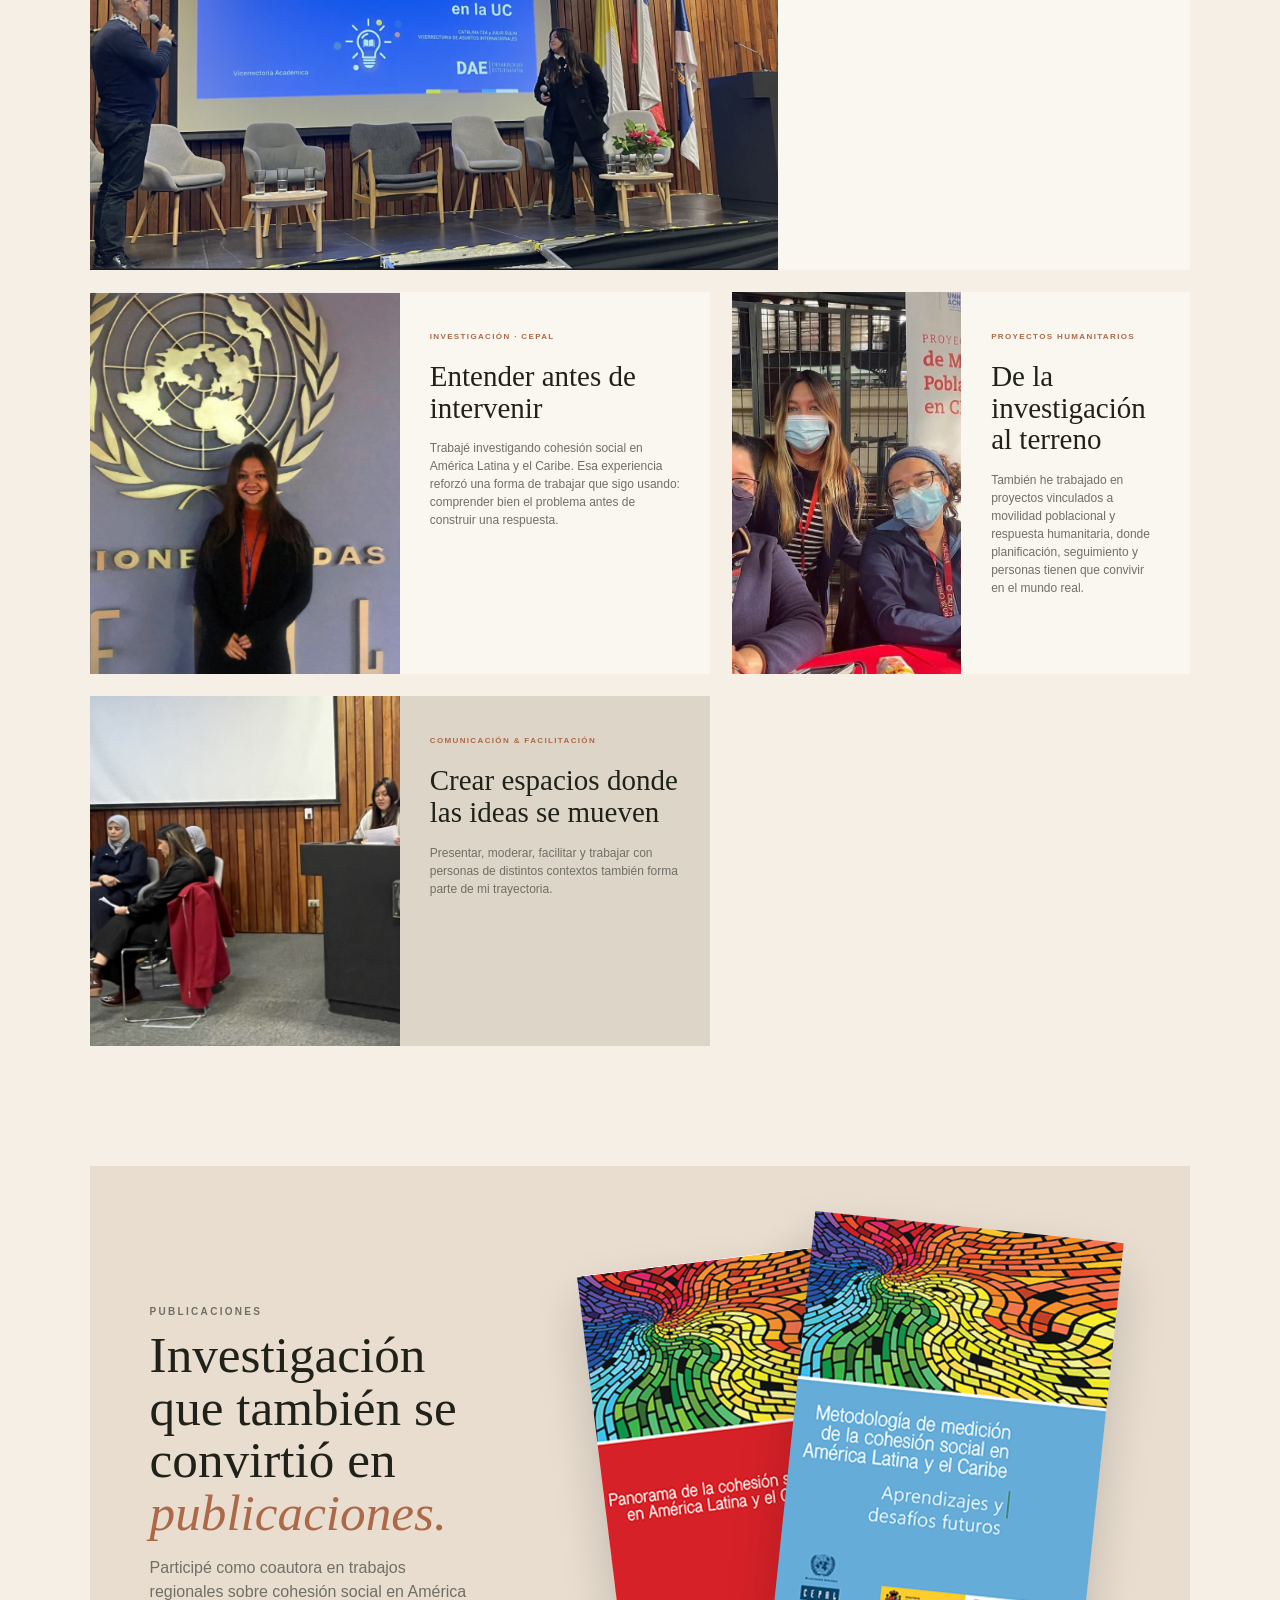
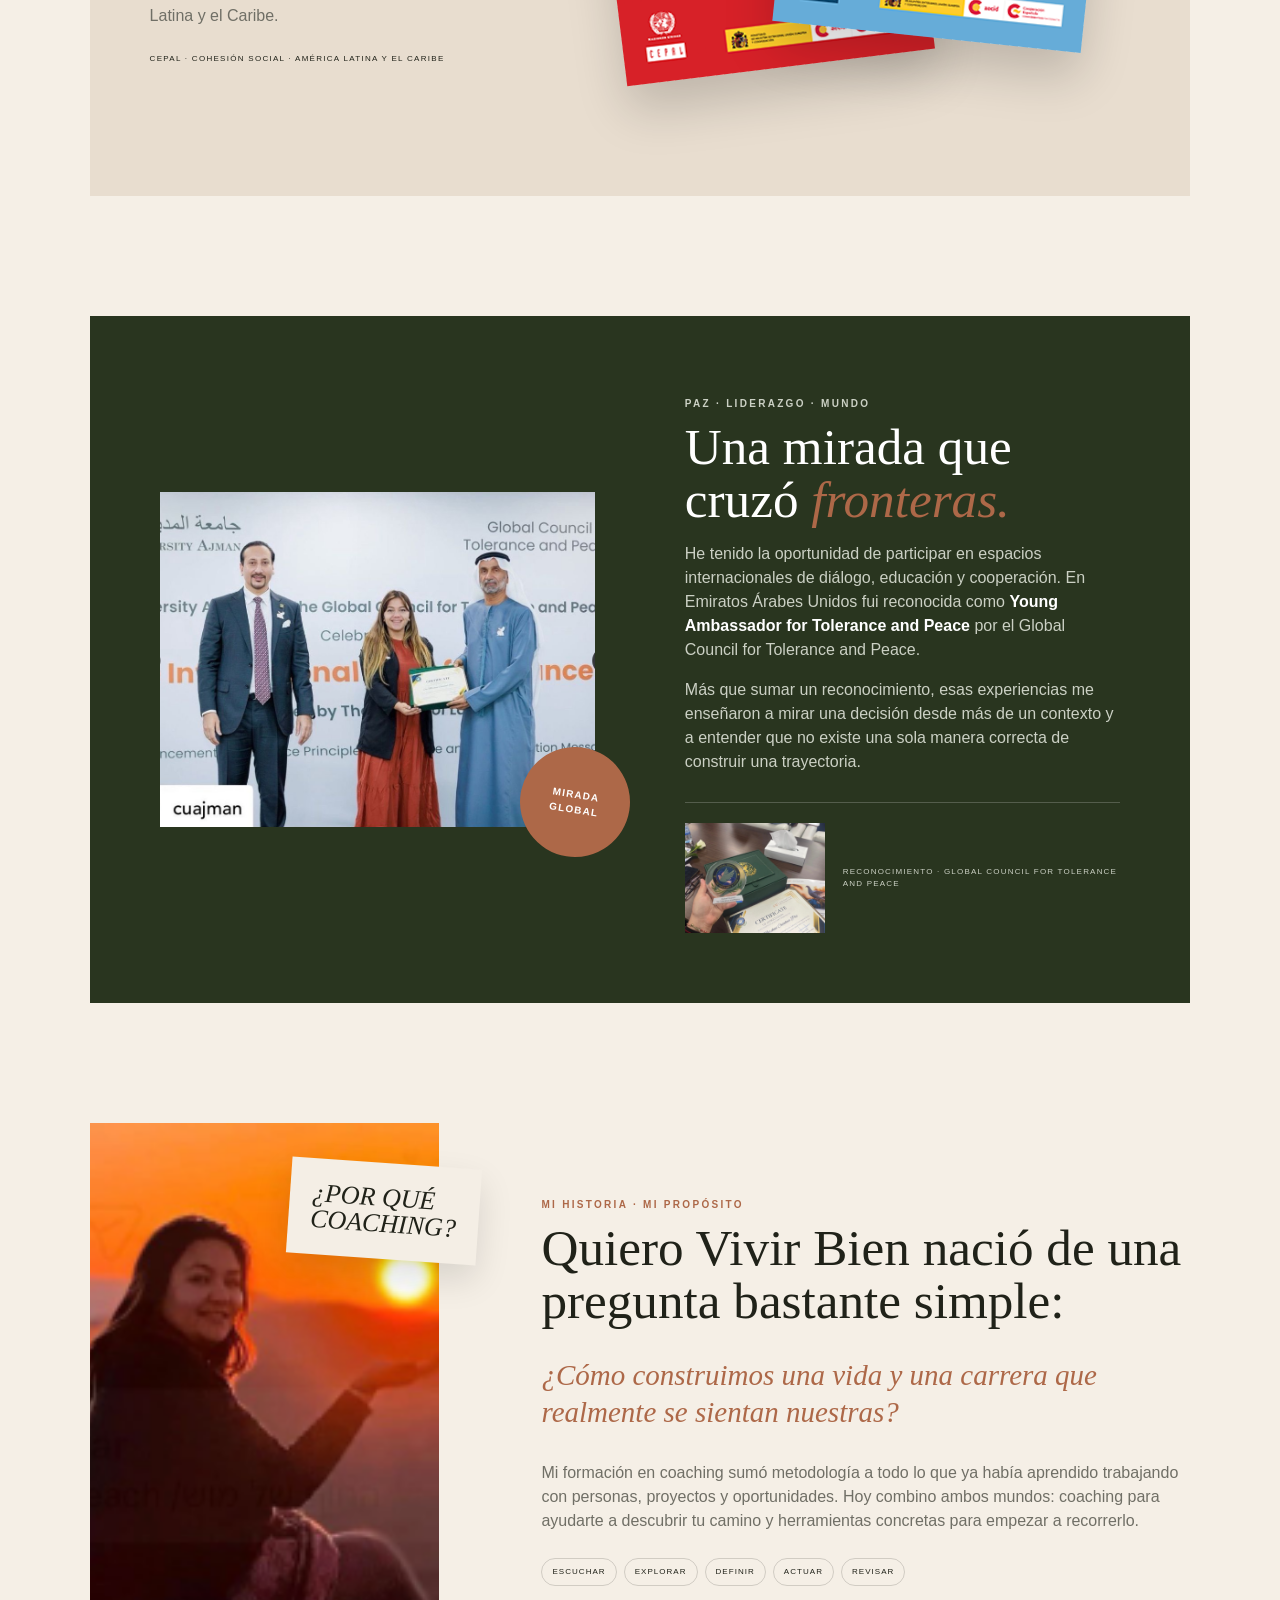
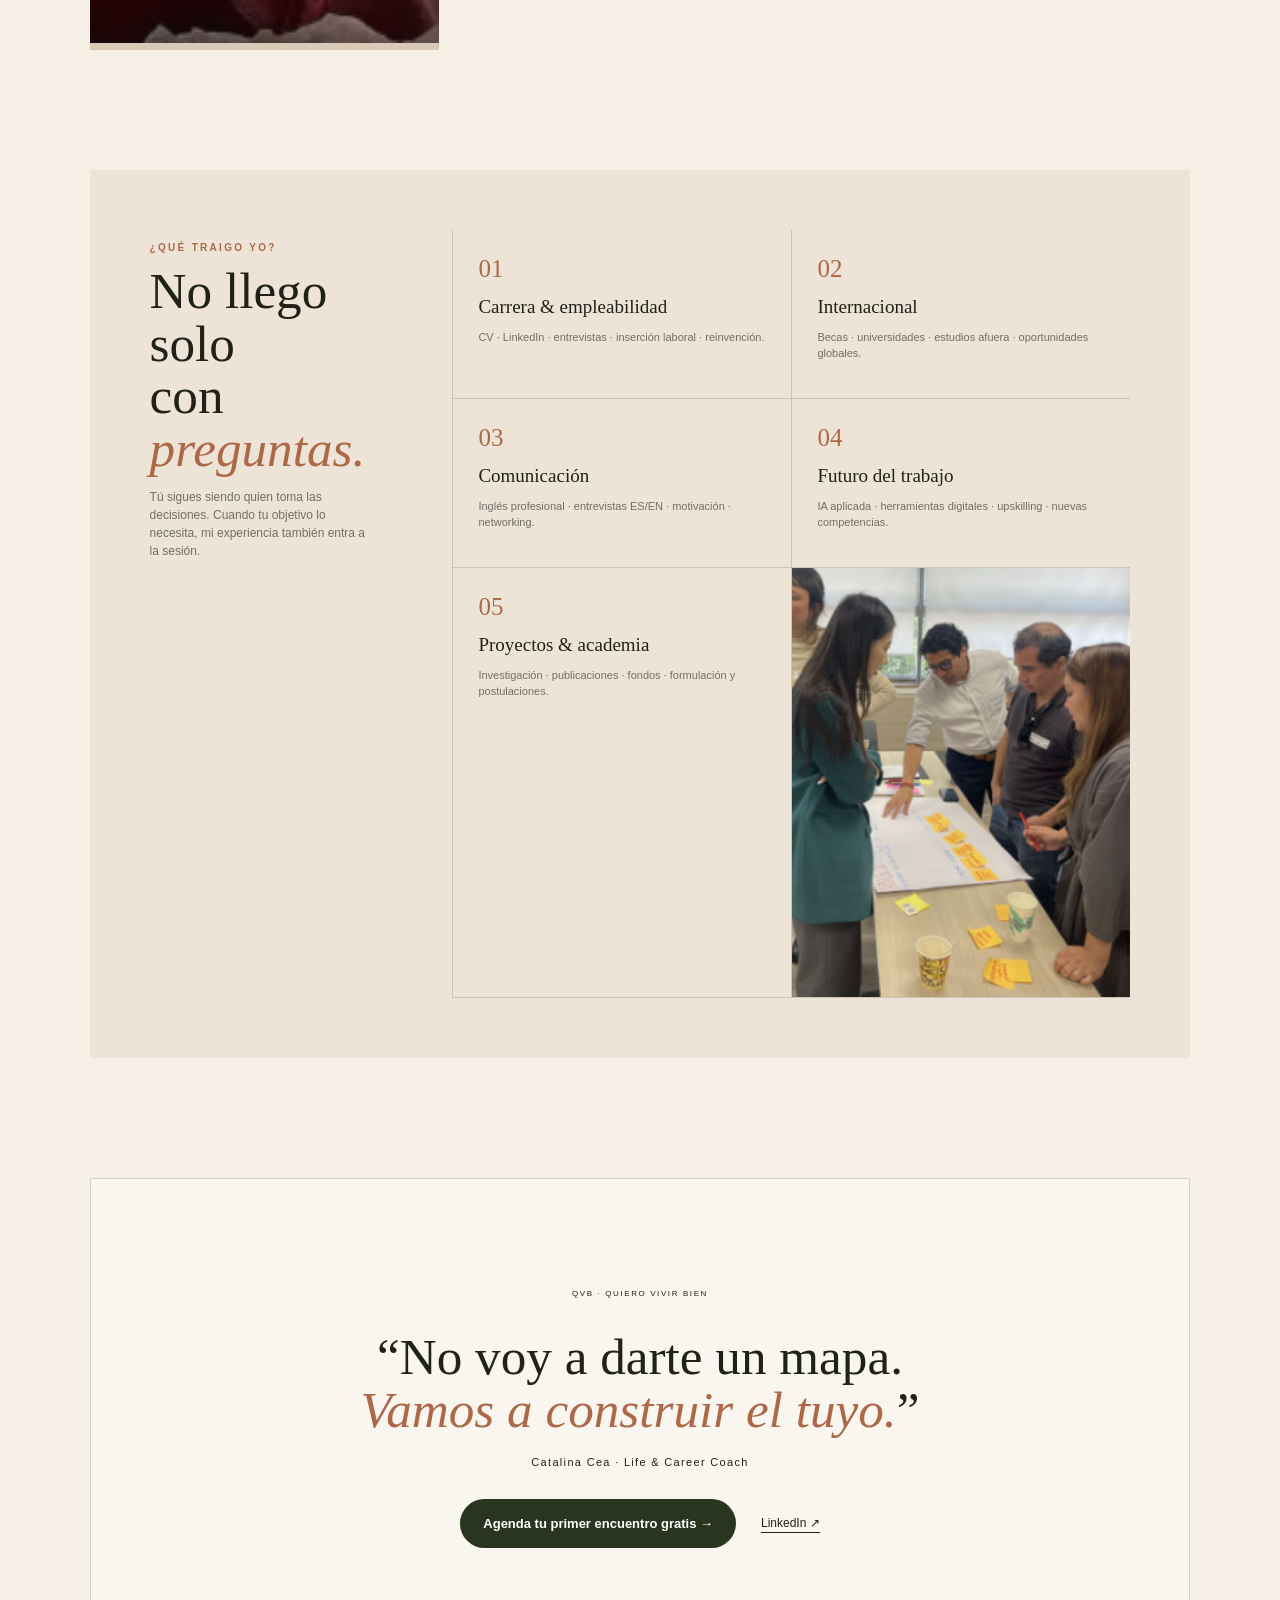
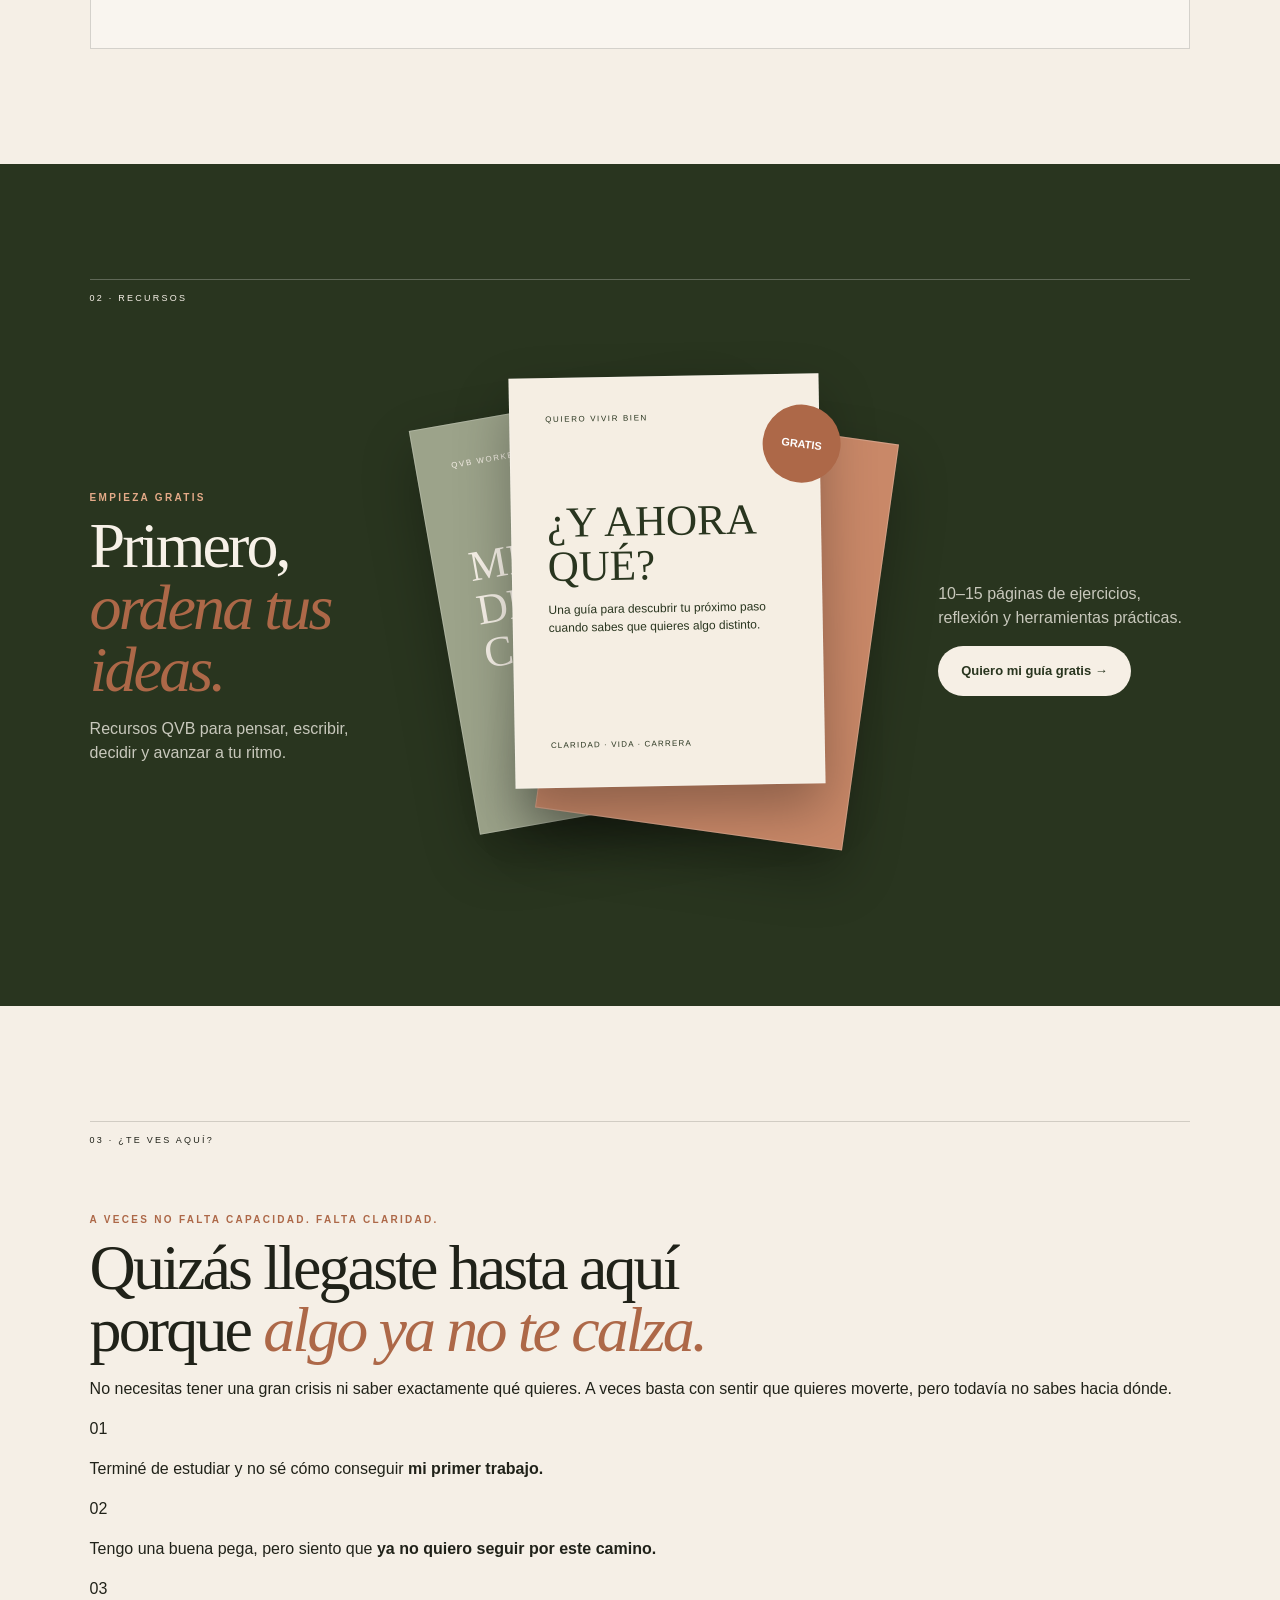
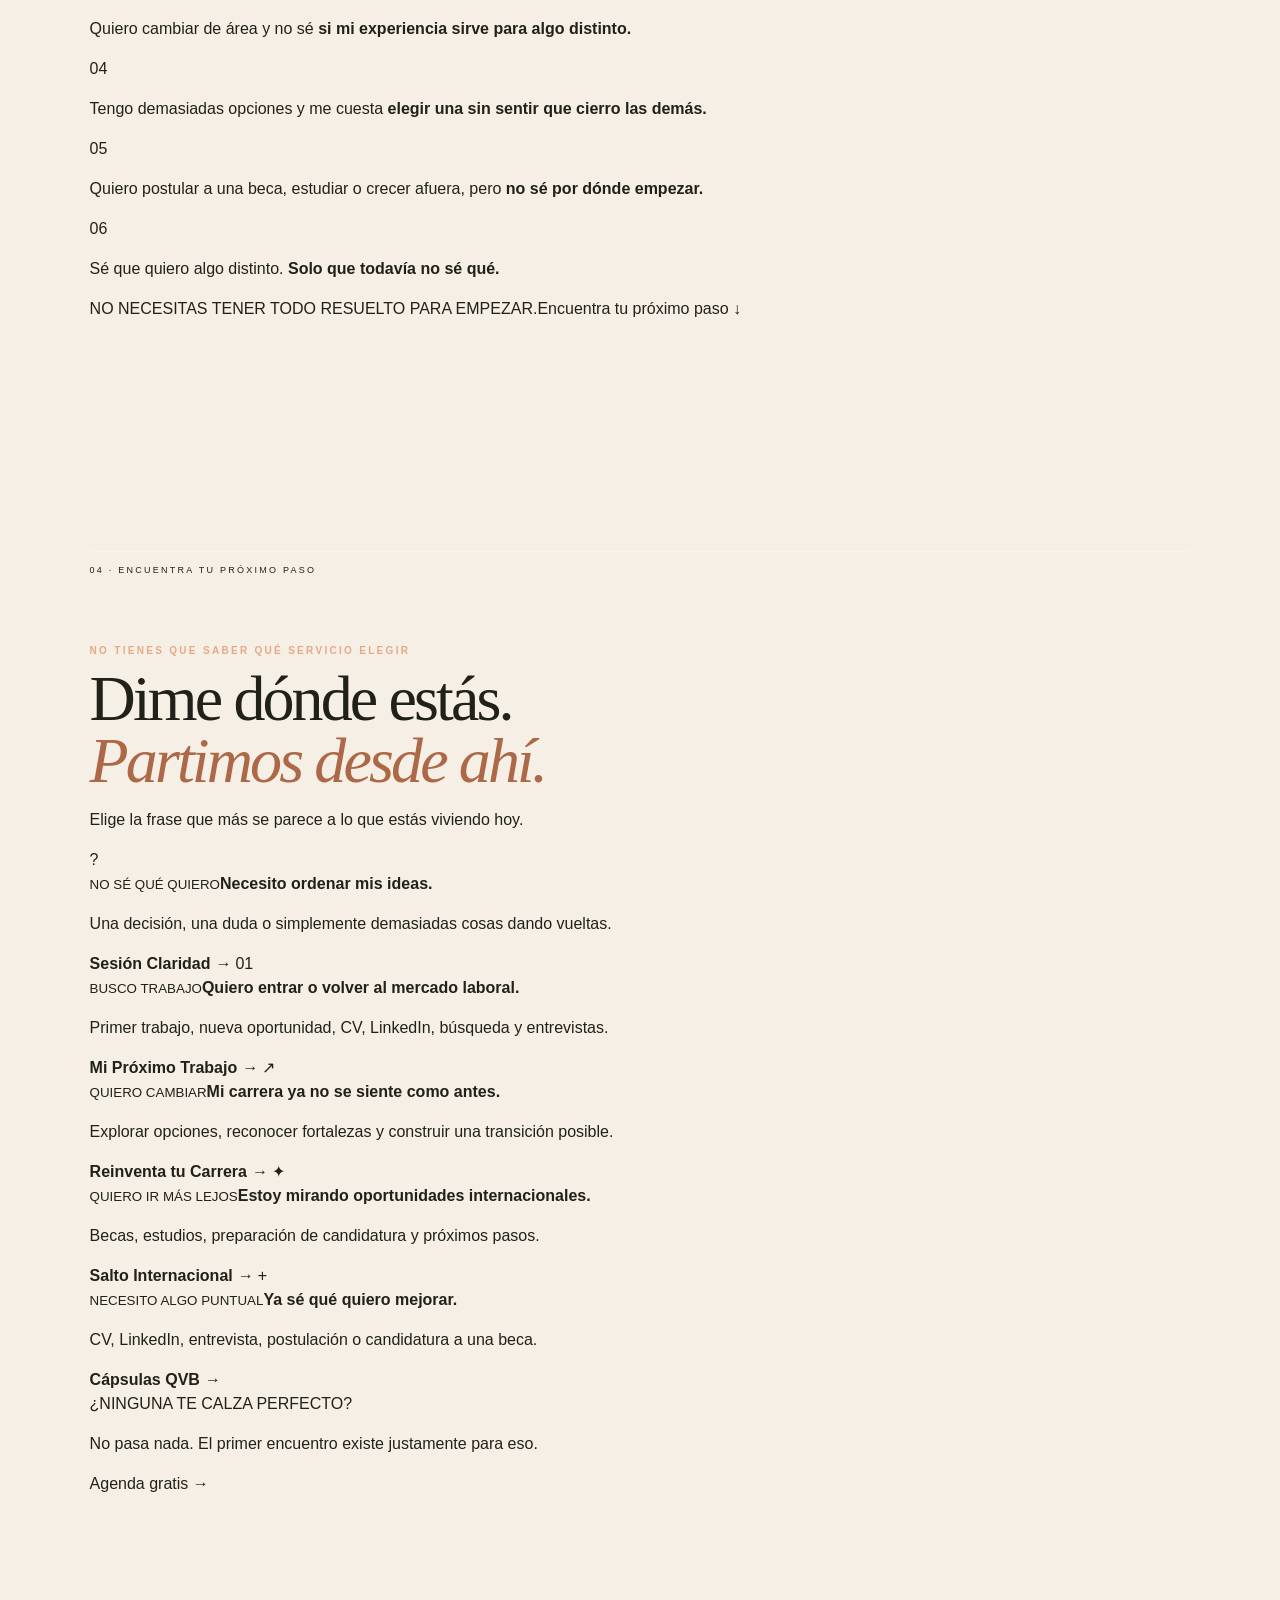
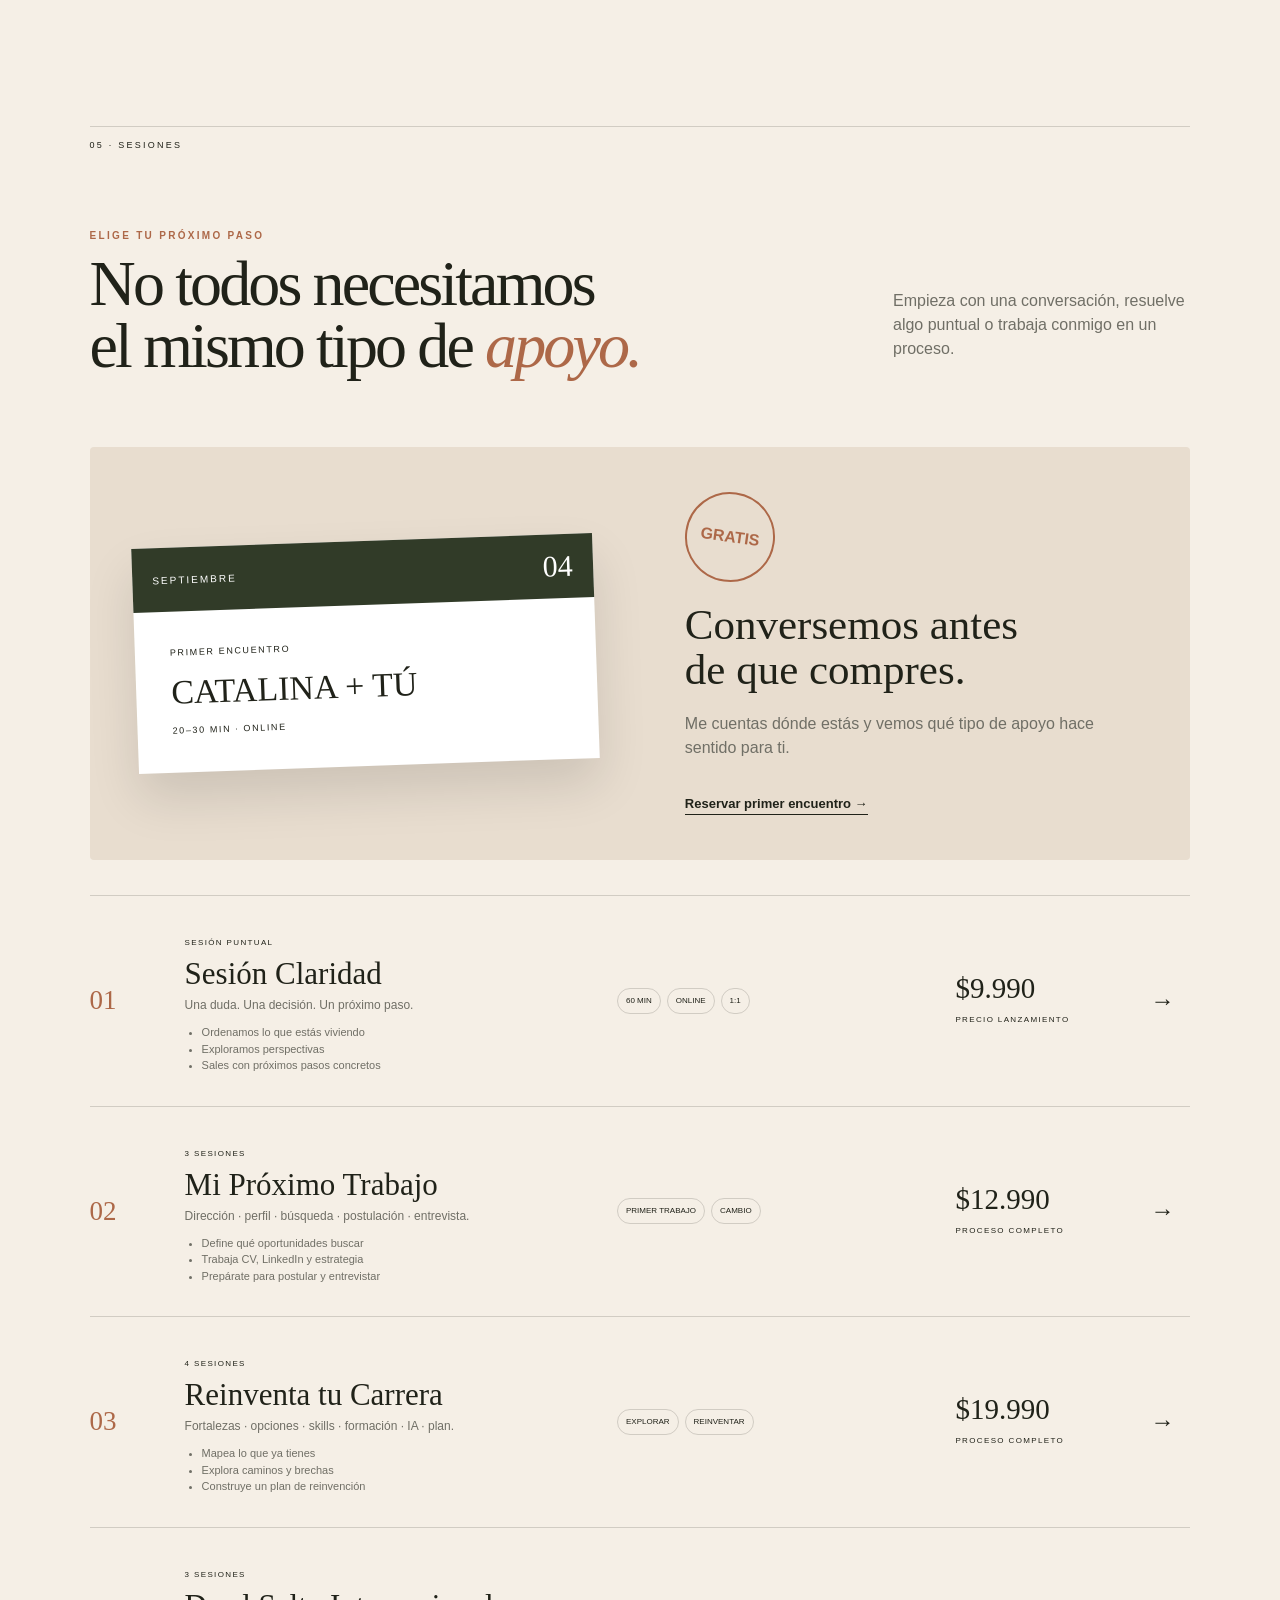
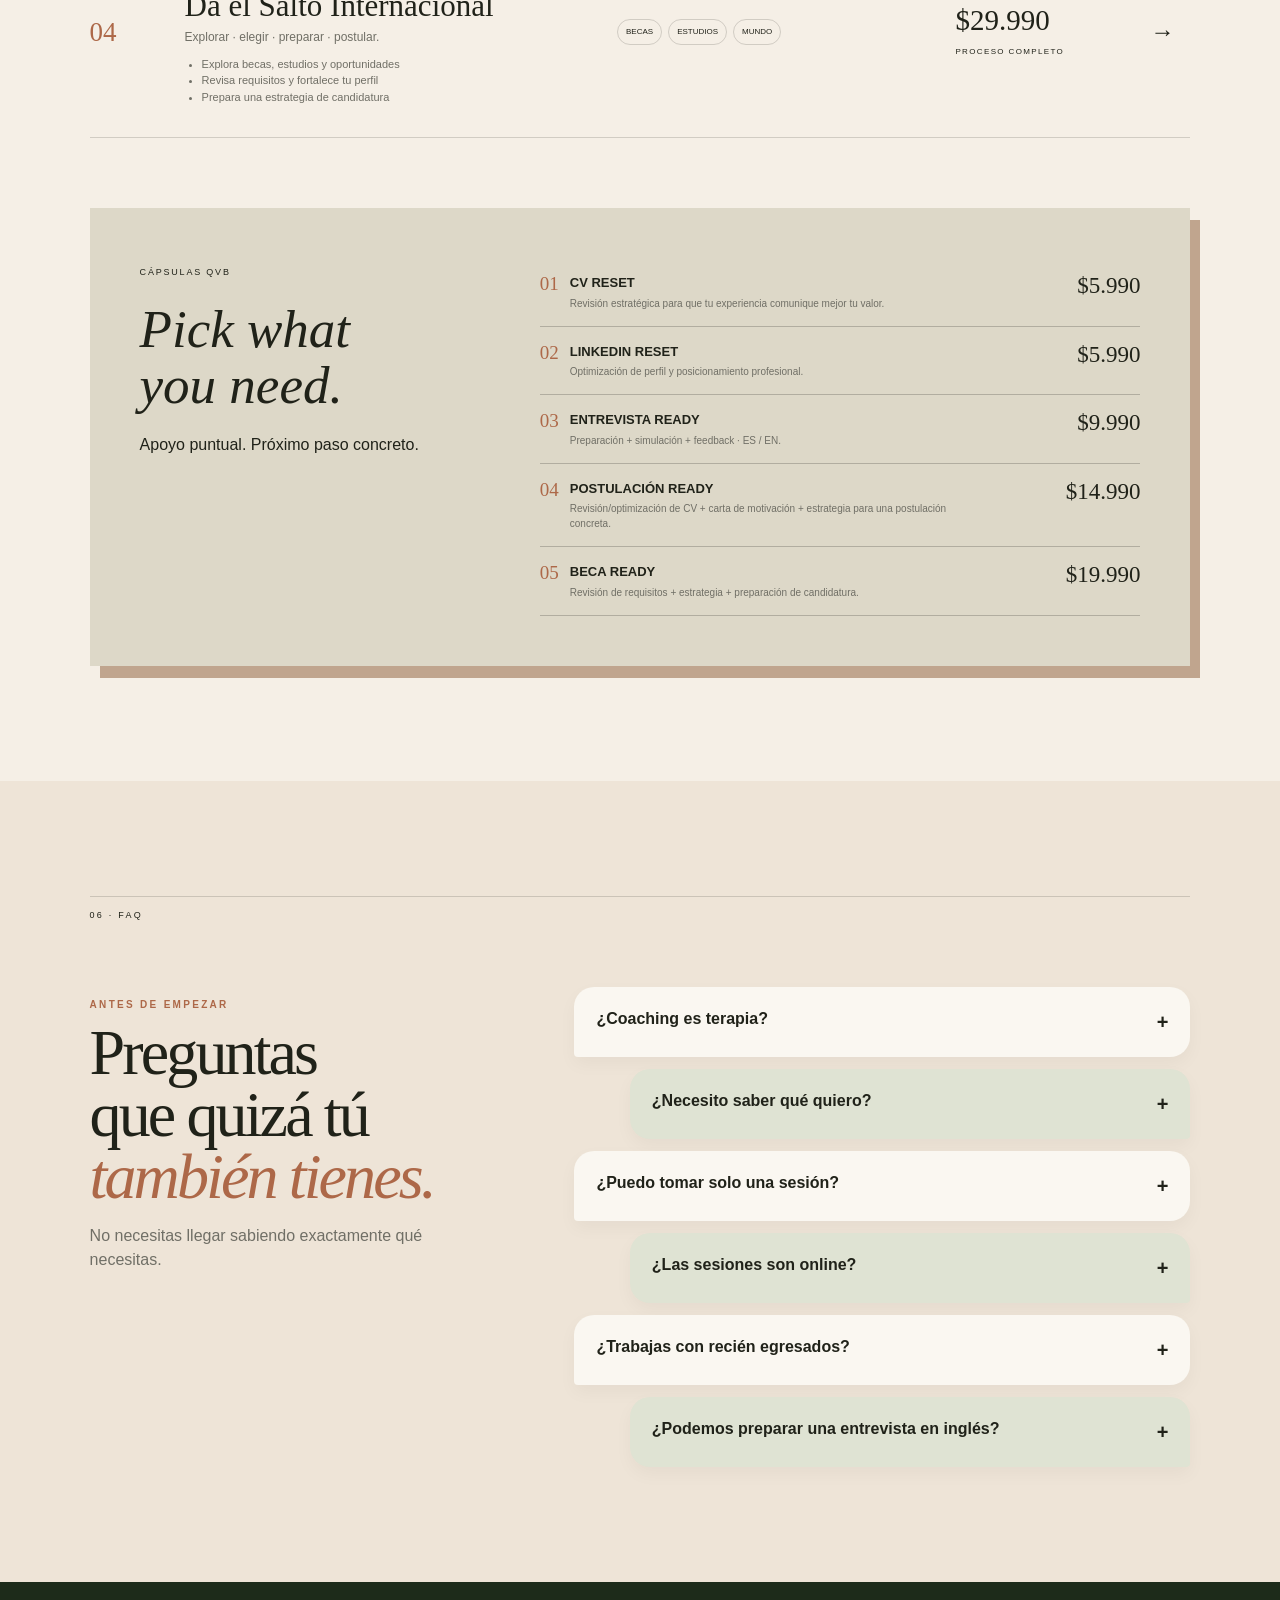
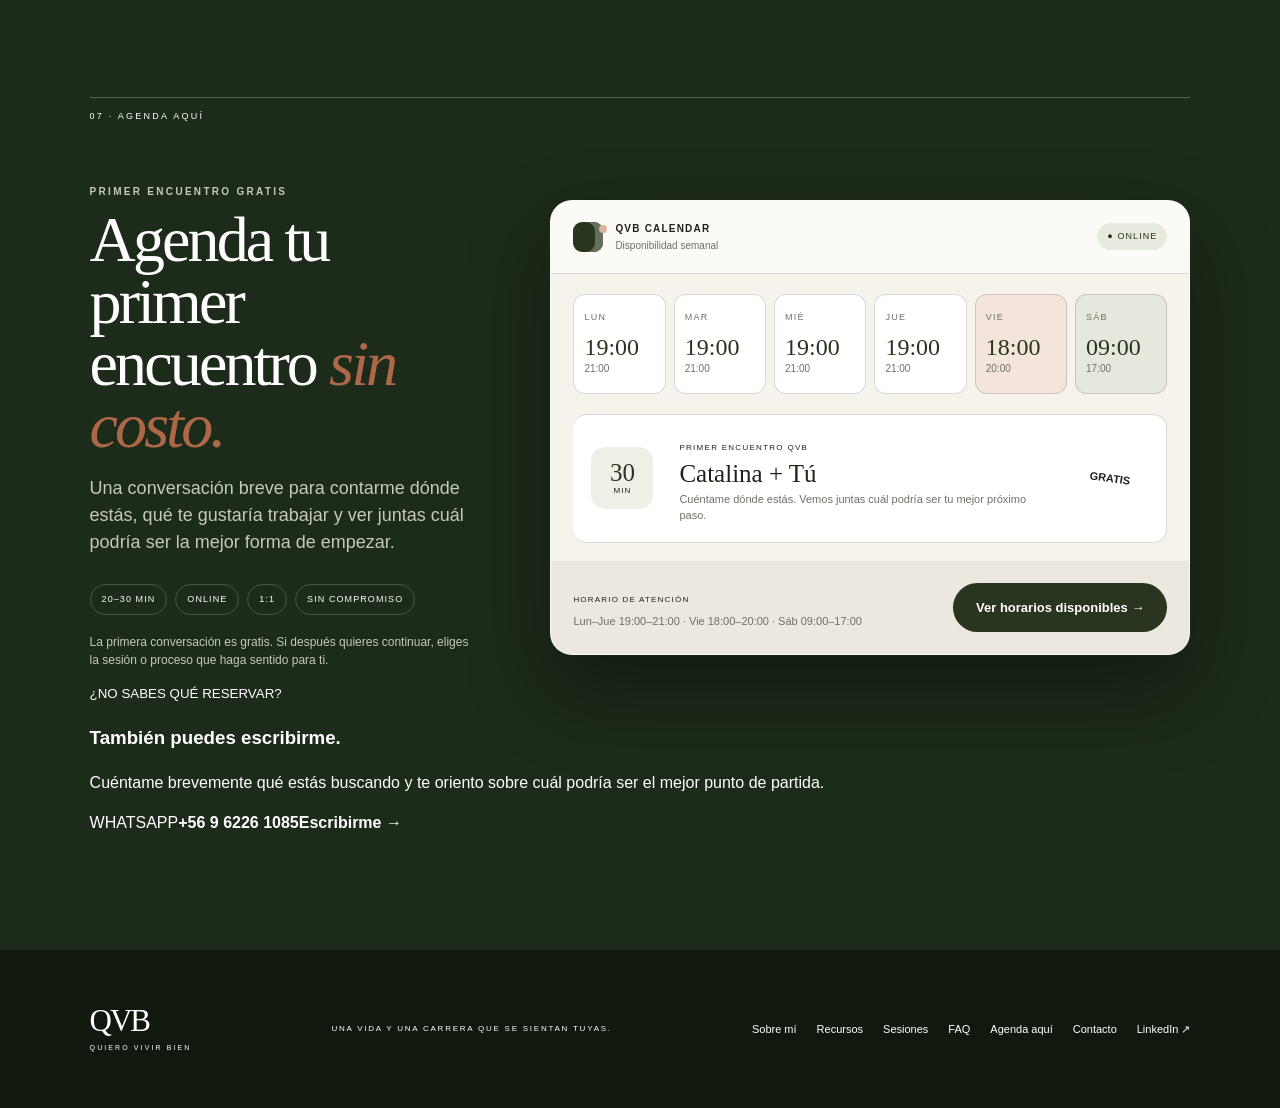
==== commit 533917e8: "Add files via upload" ====
--- a/index.html
+++ b/index.html
@@ -156,8 +156,46 @@
   </div>
 </section>
 
+
+<section class="identify section" id="te-ves-aqui">
+  <div class="section-label">03 · ¿TE VES AQUÍ?</div>
+  <div class="identify-head">
+    <div>
+      <p class="eyebrow">A VECES NO FALTA CAPACIDAD. FALTA CLARIDAD.</p>
+      <h2>Quizás llegaste hasta aquí<br>porque <em>algo ya no te calza.</em></h2>
+    </div>
+    <p>No necesitas tener una gran crisis ni saber exactamente qué quieres. A veces basta con sentir que quieres moverte, pero todavía no sabes hacia dónde.</p>
+  </div>
+  <div class="identify-grid">
+    <article><span>01</span><p>Terminé de estudiar y no sé cómo conseguir <strong>mi primer trabajo.</strong></p></article>
+    <article><span>02</span><p>Tengo una buena pega, pero siento que <strong>ya no quiero seguir por este camino.</strong></p></article>
+    <article><span>03</span><p>Quiero cambiar de área y no sé <strong>si mi experiencia sirve para algo distinto.</strong></p></article>
+    <article><span>04</span><p>Tengo demasiadas opciones y me cuesta <strong>elegir una sin sentir que cierro las demás.</strong></p></article>
+    <article><span>05</span><p>Quiero postular a una beca, estudiar o crecer afuera, pero <strong>no sé por dónde empezar.</strong></p></article>
+    <article><span>06</span><p>Sé que quiero algo distinto. <strong>Solo que todavía no sé qué.</strong></p></article>
+  </div>
+  <div class="identify-close"><span>NO NECESITAS TENER TODO RESUELTO PARA EMPEZAR.</span><a href="#encuentra-tu-paso">Encuentra tu próximo paso ↓</a></div>
+</section>
+
+<section class="pathfinder section" id="encuentra-tu-paso">
+  <div class="section-label light">04 · ENCUENTRA TU PRÓXIMO PASO</div>
+  <div class="pathfinder-head">
+    <p class="eyebrow peach">NO TIENES QUE SABER QUÉ SERVICIO ELEGIR</p>
+    <h2>Dime dónde estás.<br><em>Partimos desde ahí.</em></h2>
+    <p>Elige la frase que más se parece a lo que estás viviendo hoy.</p>
+  </div>
+  <div class="route-board">
+    <a href="#claridad" class="route"><span class="route-icon">?</span><div><small>NO SÉ QUÉ QUIERO</small><strong>Necesito ordenar mis ideas.</strong><p>Una decisión, una duda o simplemente demasiadas cosas dando vueltas.</p></div><b>Sesión Claridad <i>→</i></b></a>
+    <a href="#trabajo" class="route"><span class="route-icon">01</span><div><small>BUSCO TRABAJO</small><strong>Quiero entrar o volver al mercado laboral.</strong><p>Primer trabajo, nueva oportunidad, CV, LinkedIn, búsqueda y entrevistas.</p></div><b>Mi Próximo Trabajo <i>→</i></b></a>
+    <a href="#reinventa" class="route"><span class="route-icon">↗</span><div><small>QUIERO CAMBIAR</small><strong>Mi carrera ya no se siente como antes.</strong><p>Explorar opciones, reconocer fortalezas y construir una transición posible.</p></div><b>Reinventa tu Carrera <i>→</i></b></a>
+    <a href="#internacional" class="route"><span class="route-icon">✦</span><div><small>QUIERO IR MÁS LEJOS</small><strong>Estoy mirando oportunidades internacionales.</strong><p>Becas, estudios, preparación de candidatura y próximos pasos.</p></div><b>Salto Internacional <i>→</i></b></a>
+    <a href="#capsulas" class="route"><span class="route-icon">+</span><div><small>NECESITO ALGO PUNTUAL</small><strong>Ya sé qué quiero mejorar.</strong><p>CV, LinkedIn, entrevista, postulación o candidatura a una beca.</p></div><b>Cápsulas QVB <i>→</i></b></a>
+  </div>
+  <div class="pathfinder-help"><span>¿NINGUNA TE CALZA PERFECTO?</span><p>No pasa nada. El primer encuentro existe justamente para eso.</p><a href="#agenda">Agenda gratis →</a></div>
+</section>
+
 <section class="sessions section" id="sesiones">
-  <div class="section-label">03 · SESIONES</div>
+  <div class="section-label">05 · SESIONES</div>
   <div class="sessions-head">
     <div><p class="eyebrow">ELIGE TU PRÓXIMO PASO</p><h2>No todos necesitamos<br>el mismo tipo de <em>apoyo.</em></h2></div>
     <p>Empieza con una conversación, resuelve algo puntual o trabaja conmigo en un proceso.</p>
@@ -177,28 +215,28 @@
   </div>
 
   <div class="service-list">
-    <article class="service">
+    <article class="service" id="claridad">
       <div class="service-num">01</div>
       <div><small>SESIÓN PUNTUAL</small><h3>Sesión Claridad</h3><p>Una duda. Una decisión. Un próximo paso.</p><ul class="service-detail"><li>Ordenamos lo que estás viviendo</li><li>Exploramos perspectivas</li><li>Sales con próximos pasos concretos</li></ul></div>
       <div class="chips"><span>60 MIN</span><span>ONLINE</span><span>1:1</span></div>
       <div class="service-price"><strong>$9.990</strong><small>PRECIO LANZAMIENTO</small></div>
       <a href="#agenda">→</a>
     </article>
-    <article class="service">
+    <article class="service" id="trabajo">
       <div class="service-num">02</div>
       <div><small>3 SESIONES</small><h3>Mi Próximo Trabajo</h3><p>Dirección · perfil · búsqueda · postulación · entrevista.</p><ul class="service-detail"><li>Define qué oportunidades buscar</li><li>Trabaja CV, LinkedIn y estrategia</li><li>Prepárate para postular y entrevistar</li></ul></div>
       <div class="chips"><span>PRIMER TRABAJO</span><span>CAMBIO</span></div>
       <div class="service-price"><strong>$12.990</strong><small>PROCESO COMPLETO</small></div>
       <a href="#agenda">→</a>
     </article>
-    <article class="service">
+    <article class="service" id="reinventa">
       <div class="service-num">03</div>
       <div><small>4 SESIONES</small><h3>Reinventa tu Carrera</h3><p>Fortalezas · opciones · skills · formación · IA · plan.</p><ul class="service-detail"><li>Mapea lo que ya tienes</li><li>Explora caminos y brechas</li><li>Construye un plan de reinvención</li></ul></div>
       <div class="chips"><span>EXPLORAR</span><span>REINVENTAR</span></div>
       <div class="service-price"><strong>$19.990</strong><small>PROCESO COMPLETO</small></div>
       <a href="#agenda">→</a>
     </article>
-    <article class="service">
+    <article class="service" id="internacional">
       <div class="service-num">04</div>
       <div><small>3 SESIONES</small><h3>Da el Salto Internacional</h3><p>Explorar · elegir · preparar · postular.</p><ul class="service-detail"><li>Explora becas, estudios y oportunidades</li><li>Revisa requisitos y fortalece tu perfil</li><li>Prepara una estrategia de candidatura</li></ul></div>
       <div class="chips"><span>BECAS</span><span>ESTUDIOS</span><span>MUNDO</span></div>
@@ -207,7 +245,7 @@
     </article>
   </div>
 
-  <div class="express">
+  <div class="express" id="capsulas">
     <div class="express-title"><span>CÁPSULAS QVB</span><h3>Pick what<br>you need.</h3><p>Apoyo puntual. Próximo paso concreto.</p></div>
     <div class="menu">
       <div><span><b>01</b> <i>CV RESET</i><small>Revisión estratégica para que tu experiencia comunique mejor tu valor.</small></span><strong>$5.990</strong></div>
@@ -220,7 +258,7 @@
 </section>
 
 <section class="faq section" id="faq">
-  <div class="section-label">04 · FAQ</div>
+  <div class="section-label">06 · FAQ</div>
   <div class="faq-grid">
     <div class="faq-intro"><p class="eyebrow">ANTES DE EMPEZAR</p><h2>Preguntas<br>que quizá tú<br><em>también tienes.</em></h2><p>No necesitas llegar sabiendo exactamente qué necesitas.</p></div>
     <div class="messages">
@@ -235,7 +273,7 @@
 </section>
 
 <section class="booking section" id="agenda">
-  <div class="section-label light">05 · AGENDA AQUÍ</div>
+  <div class="section-label light">07 · AGENDA AQUÍ</div>
   <div class="booking-shell">
     <div class="booking-copy">
       <p class="eyebrow peach">PRIMER ENCUENTRO GRATIS</p>
@@ -314,13 +352,17 @@
       </div>
     </div>
   </div>
+  <div class="contact-alt" id="contacto">
+    <div><small>¿NO SABES QUÉ RESERVAR?</small><h3>También puedes escribirme.</h3><p>Cuéntame brevemente qué estás buscando y te oriento sobre cuál podría ser el mejor punto de partida.</p></div>
+    <a class="whatsapp-button" href="https://wa.me/56962261085?text=Hola%20Catalina%2C%20llegu%C3%A9%20desde%20Quiero%20Vivir%20Bien%20y%20quer%C3%ADa%20contarte%20lo%20que%20estoy%20buscando." target="_blank" rel="noopener"><span>WHATSAPP</span><strong>+56 9 6226 1085</strong><b>Escribirme →</b></a>
+  </div>
 </section>
 </main>
 
 <footer>
   <div class="footer-logo"><span>QVB</span><small>QUIERO VIVIR BIEN</small></div>
   <p>UNA VIDA Y UNA CARRERA QUE SE SIENTAN TUYAS.</p>
-  <div><a href="#sobre-mi">Sobre mí</a><a href="#recursos">Recursos</a><a href="#sesiones">Sesiones</a><a href="#faq">FAQ</a><a href="#agenda">Agenda aquí</a><a href="https://www.linkedin.com/in/catalina-cea-marchini/" target="_blank" rel="noopener">LinkedIn ↗</a></div>
+  <div><a href="#sobre-mi">Sobre mí</a><a href="#recursos">Recursos</a><a href="#sesiones">Sesiones</a><a href="#faq">FAQ</a><a href="#agenda">Agenda aquí</a><a href="#contacto">Contacto</a><a href="https://www.linkedin.com/in/catalina-cea-marchini/" target="_blank" rel="noopener">LinkedIn ↗</a></div>
 </footer>
 <script src="script.js"></script>
 </body>
--- a/styles.css
+++ b/styles.css
@@ -45,3 +45,8 @@
 .book-now{white-space:nowrap;background:var(--olive)!important;color:#fff!important}
 @media(max-width:1000px){.booking-shell{grid-template-columns:1fr}.week-grid{grid-template-columns:repeat(3,1fr)}}
 @media(max-width:650px){.week-grid{grid-template-columns:repeat(2,1fr)}.calendar-event{grid-template-columns:55px 1fr}.free-badge{grid-column:2;width:62px;height:62px}.calendar-footer{grid-template-columns:1fr}.book-now{width:100%}}
+
+/* V6 · Sobre mí editorial personalizado */
+.about-v6{overflow:hidden}.about-intro-v6{display:grid;grid-template-columns:.78fr 1.22fr;gap:8vw;align-items:center}.portrait-editorial{position:relative;max-width:510px}.portrait-frame{background:#ded2c2;padding:16px 16px 65px;transform:rotate(-2deg);box-shadow:0 30px 60px rgba(35,31,25,.14)}.portrait-frame img{width:100%;display:block;aspect-ratio:4/5;object-fit:cover;object-position:center}.portrait-tag{position:absolute;left:34px;bottom:27px;font-size:8px;letter-spacing:.17em;font-weight:700}.portrait-script{position:absolute;right:-55px;top:10%;font:italic 500 21px 'Playfair Display',serif;color:var(--terra);transform:rotate(-7deg)}.about-story-v6 h2{font-size:clamp(44px,4.4vw,68px)}.about-story-v6 .about-big-v6{font:500 23px/1.45 'Playfair Display',serif;margin-top:30px}.about-story-v6>p:not(.about-big-v6){color:var(--muted);max-width:720px}.about-story-v6 blockquote{border-left:2px solid var(--terra);padding:8px 0 8px 25px;margin:30px 0;font:italic 500 22px/1.4 'Playfair Display',serif}.about-actions{display:flex;align-items:center;gap:24px}.journey-v6,.experience-v6,.publications-v6,.global-v6,.coaching-origin-v6,.bring-v6{margin-top:120px}.journey-head{display:grid;grid-template-columns:.35fr .8fr .65fr;gap:4vw;align-items:end;border-top:1px solid var(--line);padding-top:24px}.journey-head h3,.exp-title h3,.pub-copy h3,.global-copy h3,.origin-copy h3,.bring-head h3,.about-close-v6 h3{font:500 clamp(38px,4vw,59px)/1.03 'Playfair Display',serif;margin:0}.journey-head h3 em,.exp-title h3 em,.pub-copy h3 em,.global-copy h3 em,.bring-head h3 em,.about-close-v6 h3 em{color:var(--terra);font-weight:500}.journey-head>p:last-child{color:var(--muted);font-size:13px}.journey-cards{display:grid;grid-template-columns:1fr 1fr;gap:24px;margin-top:48px}.journey-card{background:#e9dfd2;display:grid;grid-template-columns:.8fr 1.2fr;min-height:390px;overflow:hidden}.journey-card img{width:100%;height:100%;object-fit:cover}.journey-card>div{padding:38px}.journey-card span,.exp-card span{font-size:8px;letter-spacing:.17em;color:var(--terra);font-weight:700}.journey-card h4,.exp-card h4{font:500 29px/1.1 'Playfair Display',serif;margin:15px 0}.journey-card p,.exp-card p{font-size:12px;color:var(--muted)}.journey-card.peace{background:var(--olive);color:#fff}.journey-card.peace p{color:#cbd0c4}.journey-card.peace img{filter:saturate(.85)}.exp-title{display:flex;justify-content:space-between;align-items:end;border-top:1px solid var(--line);padding-top:24px}.exp-title h3{text-align:right}.exp-mosaic{display:grid;grid-template-columns:1.15fr .85fr;gap:22px;margin-top:48px}.exp-card{background:#faf6f0;display:grid;grid-template-columns:1fr 1fr;min-height:350px;overflow:hidden}.exp-card img{width:100%;height:100%;object-fit:cover}.exp-card>div{padding:30px}.exp-card.exp-uc{grid-column:1/3;grid-template-columns:1.25fr .75fr;min-height:470px}.exp-card.exp-speaking{background:#ddd5c7}.publications-v6{background:#e8ddcf;padding:60px;display:grid;grid-template-columns:.75fr 1.25fr;gap:7vw;align-items:center}.pub-copy p{color:var(--muted)}.tiny-note{font-size:8px;letter-spacing:.16em}.pub-books{height:510px;position:relative}.pub-books img{position:absolute;width:310px;box-shadow:0 25px 50px rgba(0,0,0,.18)}.pub-one{left:5%;top:30px;transform:rotate(-7deg)}.pub-two{right:5%;top:0;transform:rotate(6deg)}.global-v6{background:var(--olive);color:#fff;padding:70px;display:grid;grid-template-columns:1fr 1fr;gap:7vw;align-items:center}.global-photo{position:relative}.global-photo>img{width:100%;display:block}.global-stamp{position:absolute;right:-35px;bottom:-30px;width:110px;height:110px;border-radius:50%;background:var(--terra);display:grid;place-items:center;text-align:center;font-size:10px;letter-spacing:.12em;font-weight:700;transform:rotate(9deg)}.global-copy>p{color:#cbd0c4}.global-copy strong{color:#fff}.award-detail{display:grid;grid-template-columns:140px 1fr;gap:18px;align-items:center;margin-top:28px;border-top:1px solid rgba(255,255,255,.2);padding-top:20px}.award-detail img{width:140px}.award-detail small{font-size:8px;letter-spacing:.15em;color:#cbd0c4}.coaching-origin-v6{display:grid;grid-template-columns:.7fr 1.3fr;gap:8vw;align-items:center}.origin-photo{position:relative;min-height:520px;background:#d9c9b7}.origin-photo img{width:100%;height:520px;object-fit:cover}.origin-photo span{position:absolute;right:-40px;top:40px;background:#f4eee5;padding:22px;font:italic 500 26px/1 'Playfair Display',serif;transform:rotate(4deg);box-shadow:0 15px 35px rgba(0,0,0,.12)}.origin-question{font:italic 500 29px/1.3 'Playfair Display',serif;color:var(--terra)}.origin-copy>p:not(.eyebrow,.origin-question){color:var(--muted)}.origin-principles{display:flex;flex-wrap:wrap;gap:7px;margin-top:25px}.origin-principles span{border:1px solid var(--line);padding:7px 10px;border-radius:100px;font-size:8px;letter-spacing:.13em}.bring-v6{background:#ede4d7;padding:60px}.bring-v6{display:grid;grid-template-columns:.5fr 1.5fr;gap:6vw}.bring-head>p:last-child{font-size:12px;color:var(--muted)}.bring-grid{display:grid;grid-template-columns:1fr 1fr}.bring-grid article{padding:25px;border-left:1px solid var(--line);border-bottom:1px solid var(--line);min-height:150px}.bring-grid span{font:500 25px 'Playfair Display',serif;color:var(--terra)}.bring-grid b{display:block;font:500 19px 'Playfair Display',serif;margin:12px 0 5px}.bring-grid p{font-size:11px;color:var(--muted)}.bring-image{padding:0!important;overflow:hidden}.bring-image img{width:100%;height:100%;object-fit:cover}.about-close-v6{text-align:center;margin-top:120px;padding:100px 5vw;background:#f9f5ef;border:1px solid var(--line);position:relative}.close-kicker{font-size:8px;letter-spacing:.2em}.about-close-v6 h3{margin:28px auto 18px}.about-close-v6>p{font-size:11px;letter-spacing:.12em}.about-close-v6>div{display:flex;gap:25px;justify-content:center;align-items:center;margin-top:28px}.linkedin-link{font-size:12px;border-bottom:1px solid}
+@media(max-width:1000px){.about-intro-v6,.publications-v6,.global-v6,.coaching-origin-v6,.bring-v6{grid-template-columns:1fr}.journey-head{grid-template-columns:1fr}.journey-cards{grid-template-columns:1fr}.exp-mosaic{grid-template-columns:1fr}.exp-card.exp-uc{grid-column:auto}.portrait-editorial{margin:auto}.portrait-script{right:0}.pub-books{max-width:650px}.global-stamp{right:10px}.origin-photo span{right:10px}.bring-grid{grid-template-columns:1fr 1fr}}
+@media(max-width:650px){.journey-card,.journey-card.peace,.exp-card,.exp-card.exp-uc{grid-template-columns:1fr}.journey-card img,.exp-card img{height:280px}.publications-v6,.global-v6,.bring-v6{padding:30px}.pub-books{height:390px}.pub-books img{width:220px}.bring-grid{grid-template-columns:1fr}.about-close-v6>div{flex-direction:column}.origin-photo,.origin-photo img{min-height:400px;height:400px}}
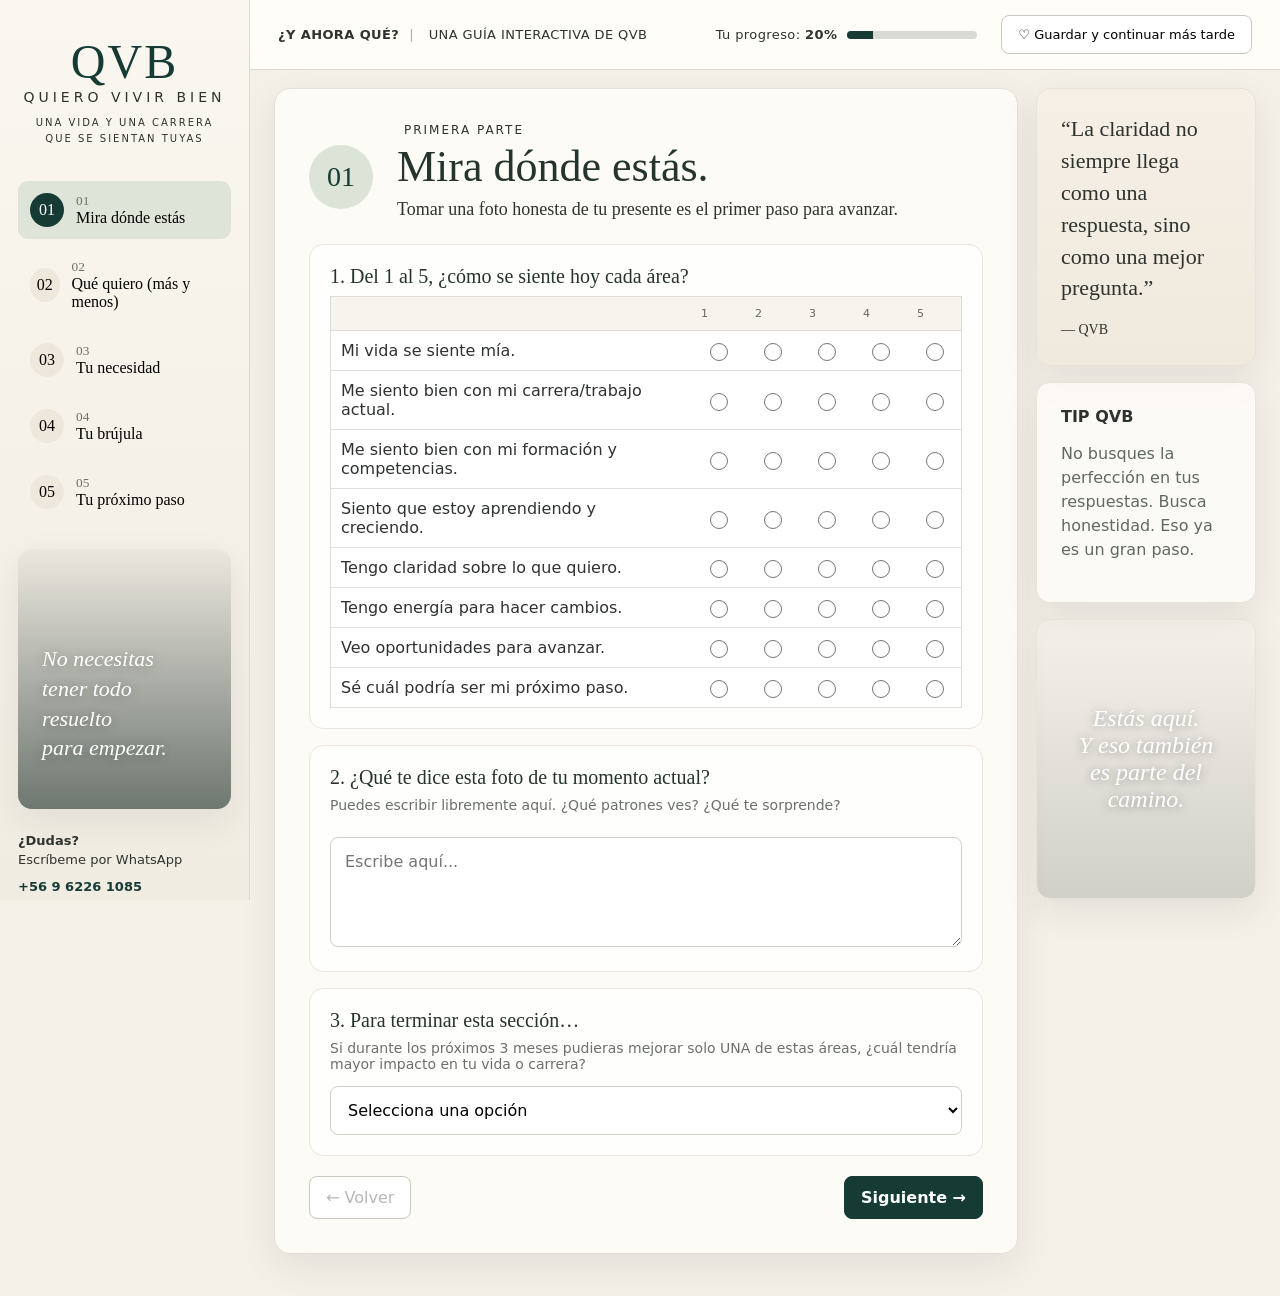
==== commit 55017556: "Add files via upload" ====
--- a/index.html
+++ b/index.html
@@ -1,369 +1,240 @@
 <!doctype html>
 <html lang="es">
 <head>
-<meta charset="utf-8">
-<meta name="viewport" content="width=device-width,initial-scale=1">
-<title>Quiero Vivir Bien · Catalina Cea</title>
-<meta name="description" content="Life & Career Coaching. Una vida y una carrera que se sientan tuyas.">
-<meta name="theme-color" content="#F2ECE2">
-<link rel="preconnect" href="https://fonts.googleapis.com">
-<link rel="preconnect" href="https://fonts.gstatic.com" crossorigin>
-<link href="https://fonts.googleapis.com/css2?family=DM+Sans:wght@400;500;600;700&family=Playfair+Display:ital,wght@0,500;0,600;1,500&display=swap" rel="stylesheet">
-<link rel="stylesheet" href="styles.css">
+  <meta charset="utf-8" />
+  <meta name="viewport" content="width=device-width,initial-scale=1" />
+  <title>¿Y ahora qué? · Guía interactiva QVB</title>
+  <meta name="description" content="Una guía interactiva de Quiero Vivir Bien para ayudarte a identificar dónde estás y cuál podría ser tu próximo paso." />
+  <link rel="stylesheet" href="./styles.css" />
 </head>
 <body>
-<div class="grain"></div>
-
-<header class="site-header">
-  <a class="logo" href="#inicio"><span>QVB</span><small>QUIERO VIVIR BIEN</small></a>
-  <button class="hamb" aria-label="Abrir menú">☰</button>
-  <nav>
-    <a href="#sobre-mi">Sobre mí</a>
-    <a href="#recursos">Recursos</a>
-    <a href="#sesiones">Sesiones</a>
-    <a href="#faq">FAQ</a>
-    <a class="agenda" href="#agenda">Agenda aquí <span>→</span></a>
-  </nav>
-</header>
-
-<main>
-<section class="hero" id="inicio">
-  <div class="hero-left">
-    <p class="overline">LIFE & CAREER COACHING · BY CATALINA CEA</p>
-    <h1>Una vida<br>y una carrera<br>que se sientan <em>tuyas.</em></h1>
-    <p class="lead">No necesitas tener todas las respuestas. A veces necesitas el espacio, las preguntas y las herramientas correctas para encontrar tu próximo paso.</p>
-    <div class="hero-cta">
-      <a class="button" href="#agenda">Empieza por ti <span>→</span></a>
-      <a class="under" href="#sesiones">Ver sesiones</a>
-    </div>
+  <div class="app-shell">
+    <aside class="sidebar">
+      <div class="brand">
+        <div class="brand-mark">QVB</div>
+        <div class="brand-name">QUIERO VIVIR BIEN</div>
+        <div class="brand-tag">UNA VIDA Y UNA CARRERA<br>QUE SE SIENTAN TUYAS</div>
+      </div>
+
+      <nav id="stepNav" class="step-nav" aria-label="Secciones de la guía"></nav>
+
+      <div class="quote-card">
+        <p>No necesitas<br>tener todo resuelto<br>para empezar.</p>
+      </div>
+
+      <div class="contact-mini">
+        <strong>¿Dudas?</strong>
+        <span>Escríbeme por WhatsApp</span>
+        <a href="https://wa.me/56962261085?text=Hola%20Catalina%2C%20llegu%C3%A9%20desde%20la%20gu%C3%ADa%20QVB%20y%20quer%C3%ADa%20hacerte%20una%20pregunta." target="_blank" rel="noopener">
+          +56 9 6226 1085
+        </a>
+      </div>
+    </aside>
+
+    <main class="main">
+      <header class="topbar">
+        <div><strong>¿Y AHORA QUÉ?</strong><span class="divider">|</span> UNA GUÍA INTERACTIVA DE QVB</div>
+        <div class="progress-wrap">
+          <span>Tu progreso: <strong id="progressLabel">20%</strong></span>
+          <div class="progress"><div id="progressBar" class="progress-bar"></div></div>
+        </div>
+        <button id="saveBtn" class="ghost-btn">♡ Guardar y continuar más tarde</button>
+      </header>
+
+      <section id="stepContainer" class="content-grid">
+        <!-- contenido dinámico -->
+      </section>
+    </main>
   </div>
-  <div class="hero-art">
-    <div class="arch"></div>
-    <div class="note note-a"><small>01 / CLARIDAD</small><b>¿Dónde estoy?</b></div>
-    <div class="note note-b"><small>02 / DIRECCIÓN</small><b>¿Qué quiero?</b></div>
-    <div class="note note-c"><small>03 / ACCIÓN</small><b>¿Cuál es mi próximo paso?</b></div>
-    <div class="paper">
-      <span class="paper-top">QVB · TU MAPA</span>
-      <h2>No voy a darte<br>un mapa.</h2>
-      <p>Vamos a construir el tuyo.</p>
-      <div class="path">
-        <i></i><span>ESCUCHAR</span><i></i><span>EXPLORAR</span><i></i><span>DEFINIR</span><i></i><span>ACTUAR</span>
-      </div>
-    </div>
-    <span class="scribble">empieza por ti ↗</span>
-  </div>
-</section>
-
-<section class="ticker">
-  <div>VIDA <span>✦</span> CARRERA <span>✦</span> DECISIONES <span>✦</span> MUNDO <span>✦</span> CLARIDAD <span>✦</span> ACCIÓN</div>
-</section>
-
-<section class="about section about-v6" id="sobre-mi">
-  <div class="section-label">01 · SOBRE MÍ</div>
-
-  <div class="about-intro-v6">
-    <div class="portrait-editorial">
-      <div class="portrait-frame"><img src="assets/catalina-portrait.png" alt="Catalina Cea, Life & Career Coach"></div>
-      <span class="portrait-tag">CATALINA CEA · LIFE & CAREER COACH</span>
-      <span class="portrait-script">hola, soy Catalina.</span>
-    </div>
-    <div class="about-story-v6">
-      <p class="eyebrow">LA PERSONA DETRÁS DE QVB</p>
-      <h2>Mi carrera ha pasado por muchos mundos. <em>Y eso es parte de lo que traigo a cada sesión.</em></h2>
-      <p class="about-big-v6">Soy cientista política, especialista en relaciones internacionales y Life & Career Coach. He trabajado entre investigación, proyectos humanitarios, educación superior y cooperación internacional.</p>
-      <p>Después de años acompañando personas, universidades y proyectos, entendí algo que terminó dando forma a Quiero Vivir Bien: una trayectoria puede verse muy bien desde afuera y aun así llegar un momento en que necesites preguntarte qué quieres tú.</p>
-      <blockquote>“No estoy aquí para decirte qué hacer con tu vida. Estoy aquí para ayudarte a descubrir qué quieres hacer tú con ella.”</blockquote>
-      <div class="about-actions"><a class="button" href="https://www.linkedin.com/in/catalina-cea-marchini/" target="_blank" rel="noopener">Ver mi LinkedIn ↗</a><a class="under" href="#agenda">Conversemos →</a></div>
-    </div>
-  </div>
-
-  <div class="journey-v6">
-    <div class="journey-head"><p class="eyebrow">MI CAMINO</p><h3>Formación, experiencia<br>y una mirada <em>global.</em></h3><p>No es una lista de logos. Es el camino que construyó mi forma de mirar personas, decisiones y oportunidades.</p></div>
-    <div class="journey-cards">
-      <article class="journey-card academic"><img src="assets/catalina-graduation.png" alt="Catalina Cea con sus títulos de la Pontificia Universidad Católica de Chile"><div><span>01 · FORMACIÓN</span><h4>De la Ciencia Política a las Relaciones Internacionales</h4><p>Licenciatura en Ciencia Política y Ciencias Sociales y Magíster en Ciencia Política, mención Relaciones Internacionales, en la Pontificia Universidad Católica de Chile.</p></div></article>
-      <article class="journey-card peace"><div class="journey-text"><span>02 · PAZ & MIRADA GLOBAL</span><h4>Estudiar el mundo para entender mejor a las personas</h4><p>Máster de Formación Permanente en Estudios de la Tolerancia y la Paz Mundial por UCAM, junto con formación y experiencias internacionales que ampliaron mi manera de entender contextos, culturas y decisiones.</p></div><img src="assets/catalina-global-life.png" alt="Catalina Cea en un contexto internacional"></article>
-    </div>
-  </div>
-
-  <div class="experience-v6">
-    <div class="exp-title"><span class="eyebrow">TRAYECTORIA PROFESIONAL</span><h3>Investigar. Conectar.<br>Acompañar. <em>Construir.</em></h3></div>
-    <div class="exp-mosaic">
-      <article class="exp-card exp-uc"><img src="assets/catalina-uc-presenting.png" alt="Catalina presentando sobre comunidad internacional en la UC"><div class="exp-overlay"><span>COOPERACIÓN INTERNACIONAL</span><h4>Universidades, redes y personas</h4><p>Mi trabajo en educación superior me ha llevado a conectar instituciones, acompañar comunidades internacionales y transformar oportunidades globales en proyectos concretos.</p></div></article>
-      <article class="exp-card"><img src="assets/catalina-cepal.png" alt="Catalina Cea en CEPAL Naciones Unidas"><div><span>INVESTIGACIÓN · CEPAL</span><h4>Entender antes de intervenir</h4><p>Trabajé investigando cohesión social en América Latina y el Caribe. Esa experiencia reforzó una forma de trabajar que sigo usando: comprender bien el problema antes de construir una respuesta.</p></div></article>
-      <article class="exp-card"><img src="assets/catalina-ifrc.png" alt="Catalina en el Proyecto de Movilidad Poblacional en Chile"><div><span>PROYECTOS HUMANITARIOS</span><h4>De la investigación al terreno</h4><p>También he trabajado en proyectos vinculados a movilidad poblacional y respuesta humanitaria, donde planificación, seguimiento y personas tienen que convivir en el mundo real.</p></div></article>
-      <article class="exp-card exp-speaking"><img src="assets/catalina-uc-podium.png" alt="Catalina Cea moderando un encuentro internacional"><div><span>COMUNICACIÓN & FACILITACIÓN</span><h4>Crear espacios donde las ideas se mueven</h4><p>Presentar, moderar, facilitar y trabajar con personas de distintos contextos también forma parte de mi trayectoria.</p></div></article>
-    </div>
-  </div>
-
-  <div class="publications-v6">
-    <div class="pub-copy"><p class="eyebrow">PUBLICACIONES</p><h3>Investigación que también se convirtió en <em>publicaciones.</em></h3><p>Participé como coautora en trabajos regionales sobre cohesión social en América Latina y el Caribe.</p><span class="tiny-note">CEPAL · COHESIÓN SOCIAL · AMÉRICA LATINA Y EL CARIBE</span></div>
-    <div class="pub-books"><img class="pub-one" src="assets/cepal-publication-1.png" alt="Panorama de la cohesión social en América Latina y el Caribe"><img class="pub-two" src="assets/cepal-publication-2.png" alt="Metodología de medición de la cohesión social en América Latina y el Caribe"></div>
-  </div>
-
-  <div class="global-v6">
-    <div class="global-photo"><img src="assets/catalina-ajman-award.png" alt="Catalina Cea recibiendo un reconocimiento del Global Council for Tolerance and Peace"><span class="global-stamp">MIRADA<br>GLOBAL</span></div>
-    <div class="global-copy"><p class="eyebrow peach">PAZ · LIDERAZGO · MUNDO</p><h3>Una mirada que cruzó <em>fronteras.</em></h3><p>He tenido la oportunidad de participar en espacios internacionales de diálogo, educación y cooperación. En Emiratos Árabes Unidos fui reconocida como <strong>Young Ambassador for Tolerance and Peace</strong> por el Global Council for Tolerance and Peace.</p><p>Más que sumar un reconocimiento, esas experiencias me enseñaron a mirar una decisión desde más de un contexto y a entender que no existe una sola manera correcta de construir una trayectoria.</p><div class="award-detail"><img src="assets/catalina-award-detail.png" alt="Reconocimiento y certificado del Global Council for Tolerance and Peace"><small>RECONOCIMIENTO · GLOBAL COUNCIL FOR TOLERANCE AND PEACE</small></div></div>
-  </div>
-
-  <div class="coaching-origin-v6">
-    <div class="origin-photo"><img src="assets/catalina-sunset.png" alt="Catalina Cea al atardecer"><span>¿POR QUÉ<br>COACHING?</span></div>
-    <div class="origin-copy"><p class="eyebrow">MI HISTORIA · MI PROPÓSITO</p><h3>Quiero Vivir Bien nació de una pregunta bastante simple:</h3><p class="origin-question">¿Cómo construimos una vida y una carrera que realmente se sientan nuestras?</p><p>Mi formación en coaching sumó metodología a todo lo que ya había aprendido trabajando con personas, proyectos y oportunidades. Hoy combino ambos mundos: coaching para ayudarte a descubrir tu camino y herramientas concretas para empezar a recorrerlo.</p><div class="origin-principles"><span>ESCUCHAR</span><span>EXPLORAR</span><span>DEFINIR</span><span>ACTUAR</span><span>REVISAR</span></div></div>
-  </div>
-
-  <div class="bring-v6">
-    <div class="bring-head"><p class="eyebrow">¿QUÉ TRAIGO YO?</p><h3>No llego solo<br>con <em>preguntas.</em></h3><p>Tú sigues siendo quien toma las decisiones. Cuando tu objetivo lo necesita, mi experiencia también entra a la sesión.</p></div>
-    <div class="bring-grid">
-      <article><span>01</span><b>Carrera & empleabilidad</b><p>CV · LinkedIn · entrevistas · inserción laboral · reinvención.</p></article>
-      <article><span>02</span><b>Internacional</b><p>Becas · universidades · estudios afuera · oportunidades globales.</p></article>
-      <article><span>03</span><b>Comunicación</b><p>Inglés profesional · entrevistas ES/EN · motivación · networking.</p></article>
-      <article><span>04</span><b>Futuro del trabajo</b><p>IA aplicada · herramientas digitales · upskilling · nuevas competencias.</p></article>
-      <article><span>05</span><b>Proyectos & academia</b><p>Investigación · publicaciones · fondos · formulación y postulaciones.</p></article>
-      <article class="bring-image"><img src="assets/catalina-workshop.png" alt="Catalina trabajando en un taller colaborativo"></article>
-    </div>
-  </div>
-
-  <div class="about-close-v6">
-    <span class="close-kicker">QVB · QUIERO VIVIR BIEN</span>
-    <h3>“No voy a darte un mapa.<br><em>Vamos a construir el tuyo.</em>”</h3>
-    <p>Catalina Cea · Life & Career Coach</p>
-    <div><a class="button" href="https://calendly.com/cacea-cepal/30min" target="_blank" rel="noopener">Agenda tu primer encuentro gratis →</a><a class="linkedin-link" href="https://www.linkedin.com/in/catalina-cea-marchini/" target="_blank" rel="noopener">LinkedIn ↗</a></div>
-  </div>
-</section>
-
-<section class="resources section" id="recursos">
-  <div class="section-label light">02 · RECURSOS</div>
-  <div class="resource-layout">
-    <div class="resource-title">
-      <p class="eyebrow peach">EMPIEZA GRATIS</p>
-      <h2>Primero,<br><em>ordena tus ideas.</em></h2>
-      <p>Recursos QVB para pensar, escribir, decidir y avanzar a tu ritmo.</p>
-    </div>
-    <div class="book-scene">
-      <div class="book back"><small>QVB WORKBOOK</small><strong>MI MAPA<br>DE CARRERA</strong></div>
-      <div class="book mid"><small>QVB TOOL</small><strong>MI<br>BRÚJULA</strong></div>
-      <div class="book front">
-        <span class="free-tag">GRATIS</span>
-        <small>QUIERO VIVIR BIEN</small>
-        <strong>¿Y AHORA<br>QUÉ?</strong>
-        <p>Una guía para descubrir tu próximo paso cuando sabes que quieres algo distinto.</p>
-        <span class="mini">CLARIDAD · VIDA · CARRERA</span>
-      </div>
-    </div>
-    <div class="resource-action">
-      <p>10–15 páginas de ejercicios, reflexión y herramientas prácticas.</p>
-      <a class="button cream" href="#agenda">Quiero mi guía gratis →</a>
-    </div>
-  </div>
-</section>
-
-
-<section class="identify section" id="te-ves-aqui">
-  <div class="section-label">03 · ¿TE VES AQUÍ?</div>
-  <div class="identify-head">
-    <div>
-      <p class="eyebrow">A VECES NO FALTA CAPACIDAD. FALTA CLARIDAD.</p>
-      <h2>Quizás llegaste hasta aquí<br>porque <em>algo ya no te calza.</em></h2>
-    </div>
-    <p>No necesitas tener una gran crisis ni saber exactamente qué quieres. A veces basta con sentir que quieres moverte, pero todavía no sabes hacia dónde.</p>
-  </div>
-  <div class="identify-grid">
-    <article><span>01</span><p>Terminé de estudiar y no sé cómo conseguir <strong>mi primer trabajo.</strong></p></article>
-    <article><span>02</span><p>Tengo una buena pega, pero siento que <strong>ya no quiero seguir por este camino.</strong></p></article>
-    <article><span>03</span><p>Quiero cambiar de área y no sé <strong>si mi experiencia sirve para algo distinto.</strong></p></article>
-    <article><span>04</span><p>Tengo demasiadas opciones y me cuesta <strong>elegir una sin sentir que cierro las demás.</strong></p></article>
-    <article><span>05</span><p>Quiero postular a una beca, estudiar o crecer afuera, pero <strong>no sé por dónde empezar.</strong></p></article>
-    <article><span>06</span><p>Sé que quiero algo distinto. <strong>Solo que todavía no sé qué.</strong></p></article>
-  </div>
-  <div class="identify-close"><span>NO NECESITAS TENER TODO RESUELTO PARA EMPEZAR.</span><a href="#encuentra-tu-paso">Encuentra tu próximo paso ↓</a></div>
-</section>
-
-<section class="pathfinder section" id="encuentra-tu-paso">
-  <div class="section-label light">04 · ENCUENTRA TU PRÓXIMO PASO</div>
-  <div class="pathfinder-head">
-    <p class="eyebrow peach">NO TIENES QUE SABER QUÉ SERVICIO ELEGIR</p>
-    <h2>Dime dónde estás.<br><em>Partimos desde ahí.</em></h2>
-    <p>Elige la frase que más se parece a lo que estás viviendo hoy.</p>
-  </div>
-  <div class="route-board">
-    <a href="#claridad" class="route"><span class="route-icon">?</span><div><small>NO SÉ QUÉ QUIERO</small><strong>Necesito ordenar mis ideas.</strong><p>Una decisión, una duda o simplemente demasiadas cosas dando vueltas.</p></div><b>Sesión Claridad <i>→</i></b></a>
-    <a href="#trabajo" class="route"><span class="route-icon">01</span><div><small>BUSCO TRABAJO</small><strong>Quiero entrar o volver al mercado laboral.</strong><p>Primer trabajo, nueva oportunidad, CV, LinkedIn, búsqueda y entrevistas.</p></div><b>Mi Próximo Trabajo <i>→</i></b></a>
-    <a href="#reinventa" class="route"><span class="route-icon">↗</span><div><small>QUIERO CAMBIAR</small><strong>Mi carrera ya no se siente como antes.</strong><p>Explorar opciones, reconocer fortalezas y construir una transición posible.</p></div><b>Reinventa tu Carrera <i>→</i></b></a>
-    <a href="#internacional" class="route"><span class="route-icon">✦</span><div><small>QUIERO IR MÁS LEJOS</small><strong>Estoy mirando oportunidades internacionales.</strong><p>Becas, estudios, preparación de candidatura y próximos pasos.</p></div><b>Salto Internacional <i>→</i></b></a>
-    <a href="#capsulas" class="route"><span class="route-icon">+</span><div><small>NECESITO ALGO PUNTUAL</small><strong>Ya sé qué quiero mejorar.</strong><p>CV, LinkedIn, entrevista, postulación o candidatura a una beca.</p></div><b>Cápsulas QVB <i>→</i></b></a>
-  </div>
-  <div class="pathfinder-help"><span>¿NINGUNA TE CALZA PERFECTO?</span><p>No pasa nada. El primer encuentro existe justamente para eso.</p><a href="#agenda">Agenda gratis →</a></div>
-</section>
-
-<section class="sessions section" id="sesiones">
-  <div class="section-label">05 · SESIONES</div>
-  <div class="sessions-head">
-    <div><p class="eyebrow">ELIGE TU PRÓXIMO PASO</p><h2>No todos necesitamos<br>el mismo tipo de <em>apoyo.</em></h2></div>
-    <p>Empieza con una conversación, resuelve algo puntual o trabaja conmigo en un proceso.</p>
-  </div>
-
-  <div class="free-meet">
-    <div class="calendar">
-      <div class="cal-top"><span>SEPTIEMBRE</span><b>04</b></div>
-      <div class="cal-body"><small>PRIMER ENCUENTRO</small><strong>CATALINA + TÚ</strong><span>20–30 MIN · ONLINE</span></div>
-    </div>
-    <div class="free-copy">
-      <span class="stamp">GRATIS</span>
-      <h3>Conversemos antes<br>de que compres.</h3>
-      <p>Me cuentas dónde estás y vemos qué tipo de apoyo hace sentido para ti.</p>
-      <a href="#agenda" class="arrow-link">Reservar primer encuentro →</a>
-    </div>
-  </div>
-
-  <div class="service-list">
-    <article class="service" id="claridad">
-      <div class="service-num">01</div>
-      <div><small>SESIÓN PUNTUAL</small><h3>Sesión Claridad</h3><p>Una duda. Una decisión. Un próximo paso.</p><ul class="service-detail"><li>Ordenamos lo que estás viviendo</li><li>Exploramos perspectivas</li><li>Sales con próximos pasos concretos</li></ul></div>
-      <div class="chips"><span>60 MIN</span><span>ONLINE</span><span>1:1</span></div>
-      <div class="service-price"><strong>$9.990</strong><small>PRECIO LANZAMIENTO</small></div>
-      <a href="#agenda">→</a>
-    </article>
-    <article class="service" id="trabajo">
-      <div class="service-num">02</div>
-      <div><small>3 SESIONES</small><h3>Mi Próximo Trabajo</h3><p>Dirección · perfil · búsqueda · postulación · entrevista.</p><ul class="service-detail"><li>Define qué oportunidades buscar</li><li>Trabaja CV, LinkedIn y estrategia</li><li>Prepárate para postular y entrevistar</li></ul></div>
-      <div class="chips"><span>PRIMER TRABAJO</span><span>CAMBIO</span></div>
-      <div class="service-price"><strong>$12.990</strong><small>PROCESO COMPLETO</small></div>
-      <a href="#agenda">→</a>
-    </article>
-    <article class="service" id="reinventa">
-      <div class="service-num">03</div>
-      <div><small>4 SESIONES</small><h3>Reinventa tu Carrera</h3><p>Fortalezas · opciones · skills · formación · IA · plan.</p><ul class="service-detail"><li>Mapea lo que ya tienes</li><li>Explora caminos y brechas</li><li>Construye un plan de reinvención</li></ul></div>
-      <div class="chips"><span>EXPLORAR</span><span>REINVENTAR</span></div>
-      <div class="service-price"><strong>$19.990</strong><small>PROCESO COMPLETO</small></div>
-      <a href="#agenda">→</a>
-    </article>
-    <article class="service" id="internacional">
-      <div class="service-num">04</div>
-      <div><small>3 SESIONES</small><h3>Da el Salto Internacional</h3><p>Explorar · elegir · preparar · postular.</p><ul class="service-detail"><li>Explora becas, estudios y oportunidades</li><li>Revisa requisitos y fortalece tu perfil</li><li>Prepara una estrategia de candidatura</li></ul></div>
-      <div class="chips"><span>BECAS</span><span>ESTUDIOS</span><span>MUNDO</span></div>
-      <div class="service-price"><strong>$29.990</strong><small>PROCESO COMPLETO</small></div>
-      <a href="#agenda">→</a>
-    </article>
-  </div>
-
-  <div class="express" id="capsulas">
-    <div class="express-title"><span>CÁPSULAS QVB</span><h3>Pick what<br>you need.</h3><p>Apoyo puntual. Próximo paso concreto.</p></div>
-    <div class="menu">
-      <div><span><b>01</b> <i>CV RESET</i><small>Revisión estratégica para que tu experiencia comunique mejor tu valor.</small></span><strong>$5.990</strong></div>
-      <div><span><b>02</b> <i>LINKEDIN RESET</i><small>Optimización de perfil y posicionamiento profesional.</small></span><strong>$5.990</strong></div>
-      <div><span><b>03</b> <i>ENTREVISTA READY</i><small>Preparación + simulación + feedback · ES / EN.</small></span><strong>$9.990</strong></div>
-      <div><span><b>04</b> <i>POSTULACIÓN READY</i><small>Revisión/optimización de CV + carta de motivación + estrategia para una postulación concreta.</small></span><strong>$14.990</strong></div>
-      <div><span><b>05</b> <i>BECA READY</i><small>Revisión de requisitos + estrategia + preparación de candidatura.</small></span><strong>$19.990</strong></div>
-    </div>
-  </div>
-</section>
-
-<section class="faq section" id="faq">
-  <div class="section-label">06 · FAQ</div>
-  <div class="faq-grid">
-    <div class="faq-intro"><p class="eyebrow">ANTES DE EMPEZAR</p><h2>Preguntas<br>que quizá tú<br><em>también tienes.</em></h2><p>No necesitas llegar sabiendo exactamente qué necesitas.</p></div>
-    <div class="messages">
-      <details><summary>¿Coaching es terapia?<span>+</span></summary><p>No. Son procesos diferentes. El coaching trabaja con objetivos, decisiones y desarrollo y no reemplaza evaluación o tratamiento de salud mental.</p></details>
-      <details><summary>¿Necesito saber qué quiero?<span>+</span></summary><p>No. Podemos empezar justamente por ordenar dónde estás y explorar posibilidades.</p></details>
-      <details><summary>¿Puedo tomar solo una sesión?<span>+</span></summary><p>Sí. Puedes elegir una Sesión Claridad, una cápsula o un proceso según tu necesidad.</p></details>
-      <details><summary>¿Las sesiones son online?<span>+</span></summary><p>Sí, el formato es online y 1:1.</p></details>
-      <details><summary>¿Trabajas con recién egresados?<span>+</span></summary><p>Sí. También acompaño primeros pasos laborales, búsqueda de oportunidades y preparación de postulaciones.</p></details>
-      <details><summary>¿Podemos preparar una entrevista en inglés?<span>+</span></summary><p>Sí. Entrevista Ready puede trabajarse en español o inglés.</p></details>
-    </div>
-  </div>
-</section>
-
-<section class="booking section" id="agenda">
-  <div class="section-label light">07 · AGENDA AQUÍ</div>
-  <div class="booking-shell">
-    <div class="booking-copy">
-      <p class="eyebrow peach">PRIMER ENCUENTRO GRATIS</p>
-      <h2>Agenda tu primer<br>encuentro <em>sin costo.</em></h2>
-      <p class="booking-lead">Una conversación breve para contarme dónde estás, qué te gustaría trabajar y ver juntas cuál podría ser la mejor forma de empezar.</p>
-      <div class="booking-points">
-        <span>20–30 MIN</span><span>ONLINE</span><span>1:1</span><span>SIN COMPROMISO</span>
-      </div>
-      <p class="booking-small">La primera conversación es gratis. Si después quieres continuar, eliges la sesión o proceso que haga sentido para ti.</p>
-    </div>
-
-    <div class="calendar-card">
-      <div class="calendar-head">
-        <div class="calendar-brand">
-          <div class="teams-dot"></div>
-          <div>
-            <span>QVB CALENDAR</span>
-            <small>Disponibilidad semanal</small>
-          </div>
-        </div>
-        <span class="online-pill">● ONLINE</span>
-      </div>
-
-      <div class="week-grid">
-        <div class="day-card active">
-          <span class="day">LUN</span>
-          <strong>19:00</strong>
-          <small>21:00</small>
-        </div>
-        <div class="day-card active">
-          <span class="day">MAR</span>
-          <strong>19:00</strong>
-          <small>21:00</small>
-        </div>
-        <div class="day-card active">
-          <span class="day">MIÉ</span>
-          <strong>19:00</strong>
-          <small>21:00</small>
-        </div>
-        <div class="day-card active">
-          <span class="day">JUE</span>
-          <strong>19:00</strong>
-          <small>21:00</small>
-        </div>
-        <div class="day-card friday">
-          <span class="day">VIE</span>
-          <strong>18:00</strong>
-          <small>20:00</small>
-        </div>
-        <div class="day-card saturday">
-          <span class="day">SÁB</span>
-          <strong>09:00</strong>
-          <small>17:00</small>
-        </div>
-      </div>
-
-      <div class="calendar-event">
-        <div class="event-time">
-          <span>30</span>
-          <small>MIN</small>
-        </div>
-        <div class="event-copy">
-          <small>PRIMER ENCUENTRO QVB</small>
-          <strong>Catalina + Tú</strong>
-          <p>Cuéntame dónde estás. Vemos juntas cuál podría ser tu mejor próximo paso.</p>
-        </div>
-        <span class="free-badge">GRATIS</span>
-      </div>
-
-      <div class="calendar-footer">
-        <div>
-          <small>HORARIO DE ATENCIÓN</small>
-          <p>Lun–Jue 19:00–21:00 · Vie 18:00–20:00 · Sáb 09:00–17:00</p>
-        </div>
-        <a class="button cream book-now" href="https://calendly.com/cacea-cepal/30min" target="_blank" rel="noopener">Ver horarios disponibles →</a>
-      </div>
-    </div>
-  </div>
-  <div class="contact-alt" id="contacto">
-    <div><small>¿NO SABES QUÉ RESERVAR?</small><h3>También puedes escribirme.</h3><p>Cuéntame brevemente qué estás buscando y te oriento sobre cuál podría ser el mejor punto de partida.</p></div>
-    <a class="whatsapp-button" href="https://wa.me/56962261085?text=Hola%20Catalina%2C%20llegu%C3%A9%20desde%20Quiero%20Vivir%20Bien%20y%20quer%C3%ADa%20contarte%20lo%20que%20estoy%20buscando." target="_blank" rel="noopener"><span>WHATSAPP</span><strong>+56 9 6226 1085</strong><b>Escribirme →</b></a>
-  </div>
-</section>
-</main>
-
-<footer>
-  <div class="footer-logo"><span>QVB</span><small>QUIERO VIVIR BIEN</small></div>
-  <p>UNA VIDA Y UNA CARRERA QUE SE SIENTAN TUYAS.</p>
-  <div><a href="#sobre-mi">Sobre mí</a><a href="#recursos">Recursos</a><a href="#sesiones">Sesiones</a><a href="#faq">FAQ</a><a href="#agenda">Agenda aquí</a><a href="#contacto">Contacto</a><a href="https://www.linkedin.com/in/catalina-cea-marchini/" target="_blank" rel="noopener">LinkedIn ↗</a></div>
-</footer>
-<script src="script.js"></script>
+
+  <template id="step1">
+    <article class="panel main-panel">
+      <div class="section-kicker">PRIMERA PARTE</div>
+      <div class="headline-row">
+        <span class="step-badge">01</span>
+        <div>
+          <h1>Mira dónde estás.</h1>
+          <p class="lead">Tomar una foto honesta de tu presente es el primer paso para avanzar.</p>
+        </div>
+      </div>
+
+      <div class="card">
+        <h2>1. Del 1 al 5, ¿cómo se siente hoy cada área?</h2>
+        <div id="ratingTable" class="rating-table"></div>
+      </div>
+
+      <div class="card">
+        <h2>2. ¿Qué te dice esta foto de tu momento actual?</h2>
+        <p class="helper">Puedes escribir libremente aquí. ¿Qué patrones ves? ¿Qué te sorprende?</p>
+        <textarea data-save="step1_reflection" placeholder="Escribe aquí..."></textarea>
+      </div>
+
+      <div class="card">
+        <h2>3. Para terminar esta sección…</h2>
+        <p class="helper">Si durante los próximos 3 meses pudieras mejorar solo UNA de estas áreas, ¿cuál tendría mayor impacto en tu vida o carrera?</p>
+        <select data-save="step1_priority">
+          <option value="">Selecciona una opción</option>
+          <option>Vida personal</option>
+          <option>Carrera / trabajo</option>
+          <option>Formación y competencias</option>
+          <option>Crecimiento y aprendizaje</option>
+          <option>Claridad sobre lo que quiero</option>
+          <option>Energía para hacer cambios</option>
+          <option>Oportunidades para avanzar</option>
+          <option>Definir mi próximo paso</option>
+        </select>
+      </div>
+    </article>
+
+    <aside class="right-rail">
+      <div class="quote-side">“La claridad no siempre llega como una respuesta, sino como una mejor pregunta.”<span>— QVB</span></div>
+      <div class="tip-card"><strong>TIP QVB</strong><p>No busques la perfección en tus respuestas. Busca honestidad. Eso ya es un gran paso.</p></div>
+      <div class="visual-card">Estás aquí.<br>Y eso también<br>es parte del camino.</div>
+    </aside>
+  </template>
+
+  <template id="step2">
+    <article class="panel main-panel">
+      <div class="headline-row">
+        <span class="step-badge">02</span>
+        <div>
+          <h1>Qué quiero (más y menos).</h1>
+          <p class="lead">A veces no sabemos exactamente qué necesitamos hasta que vemos las opciones delante.</p>
+        </div>
+      </div>
+
+      <div class="split">
+        <div class="card">
+          <h2>Quiero MÁS…</h2>
+          <p class="helper">Marca todo lo que te gustaría que estuviera más presente en tu próxima etapa.</p>
+          <div id="moreOptions" class="check-grid"></div>
+        </div>
+        <div class="card blush">
+          <h2>Quiero MENOS…</h2>
+          <p class="helper">Marca lo que ya no quieres seguir sosteniendo igual.</p>
+          <div id="lessOptions" class="check-grid"></div>
+        </div>
+      </div>
+
+      <div class="card">
+        <h2>¿Qué te sorprende de lo que marcaste?</h2>
+        <textarea data-save="step2_reflection" placeholder="¿Hay algo que no habías puesto en palabras?"></textarea>
+      </div>
+    </article>
+
+    <aside class="right-rail">
+      <div class="quote-side">“Abrir posibilidades también es avanzar.”<span>— QVB</span></div>
+      <div class="tip-card"><strong>TIP QVB</strong><p>No necesitas elegir una sola cosa todavía. Primero observa qué se repite.</p></div>
+    </aside>
+  </template>
+
+  <template id="step3">
+    <article class="panel main-panel">
+      <div class="headline-row">
+        <span class="step-badge">03</span>
+        <div>
+          <h1>Ahora mira lo que marcaste.</h1>
+          <p class="lead">¿Dónde parece estar hoy tu principal necesidad? Marca hasta 2.</p>
+        </div>
+      </div>
+
+      <div class="card">
+        <div id="needOptions" class="need-list"></div>
+      </div>
+
+      <div class="card soft">
+        <h2>Si durante los próximos 3 meses pudieras mejorar solo UNA de esas áreas, ¿cuál haría que tu vida o carrera se sintiera más tuya?</h2>
+        <textarea data-save="step3_focus" placeholder="Escribe tu respuesta..."></textarea>
+      </div>
+    </article>
+
+    <aside class="right-rail">
+      <div class="quote-side">“No todo cambio empieza con una decisión. A veces empieza con una dirección.”<span>— QVB</span></div>
+    </aside>
+  </template>
+
+  <template id="step4">
+    <article class="panel main-panel">
+      <div class="headline-row">
+        <span class="step-badge">04</span>
+        <div>
+          <h1>Tu brújula.</h1>
+          <p class="lead">Elige 5 palabras que quieras que estén presentes en tu próxima etapa.</p>
+        </div>
+      </div>
+
+      <div class="card">
+        <div id="valuesOptions" class="pill-grid"></div>
+        <p id="valuesCounter" class="counter">0 de 5 seleccionadas</p>
+      </div>
+
+      <div class="card">
+        <h2>Tres preguntas para conectar con lo que realmente importa:</h2>
+        <label class="prompt">1. ¿Qué de tu vida actual sí quieres llevar contigo a tu próxima etapa?
+          <textarea data-save="step4_q1"></textarea>
+        </label>
+        <label class="prompt">2. ¿Qué estás manteniendo porque realmente lo quieres y qué mantienes porque sientes que “deberías”?
+          <textarea data-save="step4_q2"></textarea>
+        </label>
+        <label class="prompt">3. Si nadie opinara sobre tu decisión, ¿qué posibilidad te darías permiso de explorar?
+          <textarea data-save="step4_q3"></textarea>
+        </label>
+      </div>
+    </article>
+
+    <aside class="right-rail">
+      <div class="quote-side">“Tu próximo paso no tiene que impresionar a nadie. Tiene que tener sentido para ti.”<span>— QVB</span></div>
+    </aside>
+  </template>
+
+  <template id="step5">
+    <article class="panel main-panel">
+      <div class="headline-row">
+        <span class="step-badge">05</span>
+        <div>
+          <h1>¿Y ahora qué?</h1>
+          <p class="lead">No necesitas un plan para los próximos 10 años. Necesitas un próximo paso.</p>
+        </div>
+      </div>
+
+      <div class="card highlight">
+        <h2>LA PREGUNTA QVB</h2>
+        <p>Si no tuvieras que tener todo resuelto, ¿cuál sería el siguiente paso que sí podrías dar?</p>
+        <textarea data-save="step5_next" placeholder="Mi próximo paso podría ser..."></textarea>
+      </div>
+
+      <div class="split">
+        <div class="card">
+          <h2>Durante los próximos 7 días voy a:</h2>
+          <div id="actionOptions" class="check-grid"></div>
+        </div>
+        <div class="card">
+          <h2>Lo haré antes del:</h2>
+          <input type="date" data-save="step5_date" />
+          <div class="mini-note">Un paso a la vez también es progreso.</div>
+        </div>
+      </div>
+
+      <div class="card result-card">
+        <h2>Tu mini resumen QVB</h2>
+        <p id="summaryText">Cuando completes la guía, aquí verás tus principales elecciones.</p>
+        <button id="copySummaryBtn" class="ghost-btn">Copiar resumen</button>
+      </div>
+
+      <div class="cta-card">
+        <div>
+          <span>¿Quieres conversar sobre tu próximo paso?</span>
+          <strong>PRIMER ENCUENTRO · 30 MIN · ONLINE · GRATIS</strong>
+        </div>
+        <a class="primary-btn" target="_blank" rel="noopener" href="https://calendly.com/cacea-cepal/30min">AGENDA TU ENCUENTRO →</a>
+      </div>
+    </article>
+
+    <aside class="right-rail">
+      <div class="quote-side">“Quizás todavía no sabes exactamente dónde vas. Está bien. A veces claridad significa saber cuál es el siguiente paso que quieres probar.”<span>— QVB</span></div>
+    </aside>
+  </template>
+
+  <script src="./script.js"></script>
 </body>
-</html>+</html>
--- a/styles.css
+++ b/styles.css
@@ -1,52 +1,47 @@
 
-:root{--paper:#f5efe6;--cream:#fbf8f2;--olive:#29351f;--sage:#aeb39b;--terra:#ad6848;--peach:#d6a081;--ink:#202219;--muted:#706f66;--line:rgba(32,34,25,.17)}
-*{box-sizing:border-box}html{scroll-behavior:smooth}body{margin:0;background:var(--paper);color:var(--ink);font-family:"DM Sans",sans-serif;line-height:1.5}.grain{position:fixed;inset:0;z-index:1000;pointer-events:none;opacity:.045;background-image:url("data:image/svg+xml,%3Csvg xmlns='http://www.w3.org/2000/svg' width='180' height='180'%3E%3Cfilter id='n'%3E%3CfeTurbulence baseFrequency='.8' numOctaves='4' stitchTiles='stitch'/%3E%3C/filter%3E%3Crect width='100%25' height='100%25' filter='url(%23n)'/%3E%3C/svg%3E")}a{text-decoration:none;color:inherit}.site-header{height:82px;padding:0 5vw;display:flex;align-items:center;justify-content:space-between;position:sticky;top:0;background:rgba(245,239,230,.9);backdrop-filter:blur(16px);border-bottom:1px solid var(--line);z-index:99}.logo{display:flex;flex-direction:column;line-height:.85}.logo span,.footer-logo span{font:500 31px/1 "Playfair Display",serif;letter-spacing:-2px}.logo small,.footer-logo small{font-size:7px;letter-spacing:.3em;margin-top:7px}.site-header nav{display:flex;align-items:center;gap:29px;font-size:13px}.site-header nav>a:not(.agenda):after{content:"";display:block;width:0;height:1px;background:var(--ink);transition:.25s}.site-header nav>a:hover:after{width:100%}.agenda{background:var(--olive);color:#fff;padding:12px 19px;border-radius:100px}.hamb{display:none;border:0;background:none;font-size:24px}.hero{min-height:calc(100vh - 82px);display:grid;grid-template-columns:1fr 1fr;padding:6vw 7vw 5vw;gap:5vw;align-items:center;overflow:hidden}.overline,.eyebrow{font-size:10px;letter-spacing:.23em;font-weight:700;color:var(--terra)}h1,h2{font-family:"Playfair Display",serif;font-weight:500;letter-spacing:-.045em;line-height:.97;margin:0}h1{font-size:clamp(58px,6.8vw,105px)}h2{font-size:clamp(45px,5vw,74px)}h1 em,h2 em{color:var(--terra);font-weight:500}.lead{max-width:650px;font-size:19px;color:#54554e;margin:28px 0}.hero-cta{display:flex;gap:25px;align-items:center}.button{display:inline-flex;justify-content:center;align-items:center;gap:20px;background:var(--olive);color:white;padding:15px 23px;border-radius:100px;font-weight:600;font-size:13px}.under{font-size:13px;border-bottom:1px solid}.hero-art{height:640px;position:relative}.arch{position:absolute;inset:0 4% 0 17%;background:#e9ddcc;border-radius:240px 240px 0 0}.paper{position:absolute;z-index:3;top:21%;left:9%;width:75%;min-height:390px;background:#faf5ed;padding:44px;box-shadow:0 30px 70px rgba(43,37,29,.18);transform:rotate(-2deg)}.paper-top{font-size:9px;letter-spacing:.23em}.paper h2{font-size:51px;margin:48px 0 5px}.paper p{font:italic 500 26px "Playfair Display",serif;color:var(--terra)}.path{display:flex;align-items:center;gap:7px;margin-top:50px;font-size:8px;font-weight:700;letter-spacing:.12em}.path i{width:13px;height:13px;border:1px solid var(--olive);border-radius:50%}.note{position:absolute;z-index:5;padding:13px 16px;box-shadow:0 10px 30px rgba(0,0,0,.1);font-size:10px;transform:rotate(4deg)}.note small{display:block;letter-spacing:.13em}.note b{font:500 17px "Playfair Display",serif}.note-a{top:8%;right:0;background:#d2aa8f}.note-b{bottom:8%;left:0;background:#aeb39b;transform:rotate(-6deg)}.note-c{right:-3%;bottom:16%;background:#f8f0e5;transform:rotate(5deg)}.scribble{position:absolute;z-index:6;right:7%;top:11%;font:italic 500 17px "Playfair Display",serif;transform:rotate(-8deg)}.ticker{overflow:hidden;background:var(--olive);color:#f5efe6;padding:16px 0;white-space:nowrap;font-size:11px;letter-spacing:.25em}.ticker div{width:max-content;animation:marquee 20s linear infinite}.ticker span{color:var(--peach);margin:0 28px}@keyframes marquee{to{transform:translateX(-35%)}}.section{padding:115px 7vw}.section-label{font-size:9px;letter-spacing:.25em;border-top:1px solid var(--line);padding-top:12px;margin-bottom:65px}.section-label.light{border-color:rgba(255,255,255,.25)}.about-grid{display:grid;grid-template-columns:1fr 1fr;gap:10vw}.about-copy .big{font:500 25px/1.4 "Playfair Display",serif}.about-copy>p:not(.big){color:var(--muted)}.arrow-link{display:inline-block;margin-top:18px;font-weight:700;font-size:13px;border-bottom:1px solid}.expertise{display:grid;grid-template-columns:repeat(4,1fr);margin-top:80px;border-top:1px solid var(--line)}.expertise article{padding:26px 25px 15px 0;border-right:1px solid var(--line)}.expertise article+article{padding-left:25px}.expertise span{font:500 25px "Playfair Display",serif;color:var(--terra)}.expertise b{display:block;margin:35px 0 10px}.expertise p{font-size:12px;color:var(--muted)}.resources{background:var(--olive);color:#f7f1e8}.peach{color:#e4aa88}.resource-layout{display:grid;grid-template-columns:.8fr 1.2fr .7fr;gap:5vw;align-items:center}.resource-title>p:last-child,.resource-action p{color:#c8c8bc}.book-scene{height:520px;position:relative}.book{position:absolute;width:310px;height:410px;padding:35px;display:flex;flex-direction:column;box-shadow:0 25px 55px rgba(0,0,0,.3);border:1px solid rgba(255,255,255,.2)}.book small{font-size:8px;letter-spacing:.2em}.book strong{font:500 43px/1.02 "Playfair Display",serif;margin-top:75px}.book p{font-size:12px}.book .mini{margin-top:auto;font-size:8px;letter-spacing:.15em}.book.back{background:#9ca38a;left:0;top:30px;transform:rotate(-10deg)}.book.mid{background:#c98868;left:120px;top:50px;transform:rotate(8deg)}.book.front{background:#f5eee3;color:var(--olive);left:70px;top:5px;transform:rotate(-1deg);z-index:3}.free-tag{position:absolute;right:-22px;top:30px;background:var(--terra);color:white;border-radius:50%;width:78px;height:78px;display:grid;place-items:center;font-weight:700;font-size:11px;transform:rotate(8deg)}.button.cream{background:#f6efe5;color:var(--olive)}.sessions-head{display:grid;grid-template-columns:1.2fr .5fr;gap:7vw;align-items:end}.sessions-head>p{color:var(--muted)}.free-meet{margin:70px 0 35px;background:#e8ddcf;padding:45px;display:grid;grid-template-columns:1fr 1fr;gap:7vw;align-items:center;border-radius:4px}.calendar{background:#fff;box-shadow:0 25px 50px rgba(0,0,0,.12);transform:rotate(-2deg)}.cal-top{background:#313b28;color:#fff;padding:15px 20px;display:flex;justify-content:space-between;align-items:center}.cal-top span{font-size:10px;letter-spacing:.2em}.cal-top b{font:500 30px "Playfair Display",serif}.cal-body{padding:35px}.cal-body small,.cal-body span{display:block;font-size:9px;letter-spacing:.18em}.cal-body strong{display:block;font:500 34px "Playfair Display",serif;margin:13px 0}.stamp{display:inline-grid;place-items:center;width:90px;height:90px;border:2px solid var(--terra);border-radius:50%;color:var(--terra);font-weight:700;transform:rotate(8deg)}.free-copy h3,.express h3{font:500 43px/1.05 "Playfair Display",serif;margin:20px 0}.free-copy p{color:var(--muted)}.service-list{border-top:1px solid var(--line)}.service{display:grid;grid-template-columns:70px 1.3fr 1fr 170px 40px;gap:25px;align-items:center;padding:32px 0;border-bottom:1px solid var(--line);transition:.25s}.service:hover{padding-left:15px;background:#f9f5ef}.service-num{font:500 27px "Playfair Display",serif;color:var(--terra)}.service small{font-size:8px;letter-spacing:.17em}.service h3{font:500 31px "Playfair Display",serif;margin:4px 0}.service p{font-size:12px;color:var(--muted);margin:0}.chips{display:flex;flex-wrap:wrap;gap:6px}.chips span{font-size:8px;border:1px solid var(--line);padding:6px 8px;border-radius:100px}.service-price strong{display:block;font:500 29px "Playfair Display",serif}.service>a{font-size:24px}.express{margin-top:70px;background:#ddd8c8;padding:50px;display:grid;grid-template-columns:.7fr 1.3fr;gap:6vw;box-shadow:10px 12px 0 #c0a58e}.express-title>span{font-size:9px;letter-spacing:.2em}.express-title h3{font-size:53px;font-style:italic}.menu>div{display:flex;justify-content:space-between;border-bottom:1px solid rgba(0,0,0,.2);padding:15px 0}.menu span{font-size:13px;font-weight:600}.menu b{font:500 19px "Playfair Display",serif;margin-right:18px;color:var(--terra)}.menu strong{font:500 23px "Playfair Display",serif}.menu small{font-size:8px;margin-left:8px}.faq{background:#eee4d7}.faq-grid{display:grid;grid-template-columns:.75fr 1.25fr;gap:9vw}.faq-intro>p:last-child{color:var(--muted)}.messages{display:grid;gap:12px}.messages details{background:#faf7f1;padding:20px 22px;border-radius:20px 20px 20px 4px;box-shadow:0 7px 18px rgba(0,0,0,.04)}.messages details:nth-child(even){margin-left:9%;background:#dfe3d3;border-radius:20px 20px 4px 20px}.messages summary{cursor:pointer;list-style:none;font-weight:600;display:flex;justify-content:space-between}.messages summary span{font-size:20px}.messages p{font-size:13px;color:var(--muted);margin-bottom:0}.booking{background:#1f2c1a;color:white}.booking-card{display:grid;grid-template-columns:1fr 1fr;gap:8vw;align-items:center}.booking-copy p{color:#c5c9bd}.booking-widget{background:#f4eee5;color:var(--ink);padding:30px;box-shadow:20px 22px 0 #b26c4b}.widget-top{display:flex;justify-content:space-between;border-bottom:1px solid var(--line);padding-bottom:14px;font-size:8px;letter-spacing:.16em}.widget-main{display:grid;grid-template-columns:100px 1fr;gap:25px;padding:30px 0}.date{font:500 80px/1 "Playfair Display",serif;color:var(--terra)}.widget-main small{font-size:8px;letter-spacing:.18em}.widget-main strong{display:block;font:500 30px "Playfair Display",serif;margin:8px 0}.widget-main p{font-size:12px;color:var(--muted)}.full{width:100%}.widget-note{display:block;margin-top:14px;color:var(--muted);font-size:9px}footer{background:#11180e;color:white;padding:55px 7vw;display:flex;justify-content:space-between;align-items:center}footer>p{font-size:8px;letter-spacing:.22em}footer>div:last-child{display:flex;gap:20px;font-size:11px}.footer-logo{display:flex;flex-direction:column}
-@media(max-width:900px){.site-header nav{display:none;position:absolute;top:82px;left:0;right:0;background:var(--paper);padding:30px;flex-direction:column}.site-header nav.open{display:flex}.hamb{display:block}.hero{grid-template-columns:1fr;padding-top:70px}.hero-art{height:540px}.about-grid,.resource-layout,.sessions-head,.free-meet,.express,.faq-grid,.booking-card{grid-template-columns:1fr}.expertise{grid-template-columns:1fr 1fr}.resource-action{margin-top:20px}.service{grid-template-columns:45px 1fr}.service .chips,.service-price{grid-column:2}.service>a{grid-column:2}.book-scene{margin-top:30px}.booking-widget{margin-top:30px}footer{flex-direction:column;align-items:flex-start;gap:25px}}@media(max-width:600px){.section{padding:85px 6vw}.hero{padding:65px 6vw}.hero-art{height:470px}.paper{left:3%;width:90%;padding:30px}.paper h2{font-size:41px}.note{display:none}.expertise{grid-template-columns:1fr}.expertise article{border-right:0;border-bottom:1px solid var(--line);padding-left:0!important}.book-scene{transform:scale(.85);transform-origin:left top;height:450px}.free-meet,.express{padding:28px}.service{gap:14px}.widget-main{grid-template-columns:1fr}.site-header{padding:0 6vw}footer>div:last-child{flex-wrap:wrap}}
-
-/* V3 · About personalizado */
-.about-hero{display:grid;grid-template-columns:.82fr 1.18fr;gap:7vw;align-items:center}
-.about-photo-wrap{position:relative}
-.about-photo{width:100%;display:block;box-shadow:18px 20px 0 #d7c5b1}
-.photo-note{position:absolute;right:-24px;bottom:28px;background:var(--olive);color:#fff;padding:12px 18px;font-size:8px;letter-spacing:.18em;transform:rotate(-3deg)}
-.about-main .about-lead{font:500 24px/1.4 "Playfair Display",serif}
-.about-main>p:not(.about-lead){color:var(--muted)}
-.about-main blockquote{margin:32px 0 0;border-left:2px solid var(--terra);padding:8px 0 8px 25px;font:italic 500 24px/1.35 "Playfair Display",serif}
-.credentials{margin-top:90px;display:grid;grid-template-columns:.7fr 1.3fr;gap:7vw;border-top:1px solid var(--line);padding-top:45px}
-.cred-title small{font-size:9px;letter-spacing:.2em;color:var(--terra)}.cred-title h3,.why-me h3{font:500 40px/1.05 "Playfair Display",serif}
-.cred-list article{padding:20px 0;border-bottom:1px solid var(--line);display:grid;grid-template-columns:110px 1fr;column-gap:25px}
-.cred-list article span{font-size:8px;letter-spacing:.16em;color:var(--terra)}.cred-list article b{font:500 20px "Playfair Display",serif}.cred-list article p{grid-column:2;color:var(--muted);font-size:12px;margin:5px 0 0}
-.why-me{margin-top:90px;background:#e9dfd2;padding:50px;display:grid;grid-template-columns:.55fr 1.45fr;gap:6vw}
-.why-grid{display:grid;grid-template-columns:1fr 1fr}.why-grid article{padding:22px;border-left:1px solid var(--line);border-bottom:1px solid var(--line)}.why-grid article b{font-family:"Playfair Display",serif;font-size:19px}.why-grid article p{font-size:12px;color:var(--muted)}.why-quote{background:var(--olive);color:white}.why-quote p{color:#d7d9cf!important}
-.service-detail{margin:10px 0 0;padding-left:17px;color:var(--muted);font-size:11px}
-.menu span{display:grid;grid-template-columns:30px 1fr;align-items:start}.menu span b{grid-row:1/3}.menu span i{font-style:normal;font-weight:700}.menu span small{display:block;margin:3px 0 0!important;font-size:10px!important;font-weight:400;color:var(--muted);max-width:390px}
-@media(max-width:900px){.about-hero,.credentials,.why-me{grid-template-columns:1fr}.why-grid{grid-template-columns:1fr}.about-photo-wrap{max-width:520px}.photo-note{right:0}.cred-list article{grid-template-columns:90px 1fr}}
-
-/* V5 · Agenda visual corporate estilo Teams */
-.booking{background:#1d2b1a;color:#fff}
-.booking .section-label{margin-bottom:50px}
-.booking-shell{display:grid;grid-template-columns:.75fr 1.25fr;gap:6vw;align-items:center}
-.booking-copy h2{max-width:620px}.booking-lead{font-size:18px;color:#c8ccbf;max-width:560px}
-.booking-points{display:flex;flex-wrap:wrap;gap:8px;margin:28px 0 18px}
-.booking-points span{border:1px solid rgba(255,255,255,.2);padding:8px 11px;border-radius:100px;font-size:9px;letter-spacing:.12em}
-.booking-small{font-size:12px;color:#9ea796;max-width:520px}
-.calendar-card{background:#f6f3ed;color:var(--ink);border-radius:22px;box-shadow:0 35px 80px rgba(0,0,0,.34);overflow:hidden;border:1px solid rgba(255,255,255,.5)}
-.calendar-head{display:flex;align-items:center;justify-content:space-between;padding:20px 22px;border-bottom:1px solid var(--line);background:#fbfaf7}
-.calendar-brand{display:flex;gap:12px;align-items:center}.calendar-brand span{display:block;font-size:10px;font-weight:700;letter-spacing:.12em}.calendar-brand small{display:block;color:var(--muted);font-size:10px;margin-top:2px}
-.teams-dot{width:30px;height:30px;border-radius:9px;background:var(--olive);position:relative;box-shadow:inset -8px 0 0 #64705a}.teams-dot:before{content:"";position:absolute;width:8px;height:8px;border-radius:50%;background:#d9b49d;right:-4px;top:3px}
-.online-pill{font-size:9px;letter-spacing:.12em;background:#e7eadf;color:var(--olive);padding:7px 10px;border-radius:100px}
-.week-grid{display:grid;grid-template-columns:repeat(6,1fr);gap:8px;padding:20px 22px 12px}
-.day-card{border:1px solid var(--line);border-radius:12px;padding:13px 10px;background:#fff;min-height:100px;display:flex;flex-direction:column;justify-content:center;transition:.2s}.day-card:hover{transform:translateY(-3px);box-shadow:0 10px 24px rgba(37,48,31,.12)}
-.day-card .day{font-size:9px;letter-spacing:.14em;color:var(--muted)}.day-card strong{font:500 24px "Playfair Display",serif;color:var(--olive);margin-top:9px}.day-card small{font-size:10px;color:var(--muted)}
-.day-card.friday{background:#f4e5dc}.day-card.saturday{background:#e5e8dc}
-.calendar-event{margin:8px 22px 0;background:#fff;border:1px solid var(--line);border-left:5px solid var(--terracotta);border-radius:14px;padding:18px;display:grid;grid-template-columns:70px 1fr auto;gap:18px;align-items:center}
-.event-time{width:62px;height:62px;border-radius:14px;background:#eef0e8;display:grid;place-items:center;align-content:center}.event-time span{font:500 25px/1 "Playfair Display",serif;color:var(--olive)}.event-time small{font-size:8px;letter-spacing:.12em}.event-copy small{font-size:8px;letter-spacing:.16em;color:var(--terracotta)}.event-copy strong{display:block;font:500 25px "Playfair Display",serif;margin:3px 0}.event-copy p{margin:0;color:var(--muted);font-size:11px;max-width:450px}
-.free-badge{display:grid;place-items:center;width:76px;height:76px;border:2px solid var(--terracotta);border-radius:50%;color:var(--terracotta);font-weight:700;font-size:11px;transform:rotate(8deg)}
-.calendar-footer{display:grid;grid-template-columns:1fr auto;gap:20px;align-items:center;padding:22px;background:#ece7df;margin-top:18px}.calendar-footer small{font-size:8px;letter-spacing:.15em;color:var(--terracotta)}.calendar-footer p{margin:4px 0 0;font-size:11px;color:var(--muted)}
-.book-now{white-space:nowrap;background:var(--olive)!important;color:#fff!important}
-@media(max-width:1000px){.booking-shell{grid-template-columns:1fr}.week-grid{grid-template-columns:repeat(3,1fr)}}
-@media(max-width:650px){.week-grid{grid-template-columns:repeat(2,1fr)}.calendar-event{grid-template-columns:55px 1fr}.free-badge{grid-column:2;width:62px;height:62px}.calendar-footer{grid-template-columns:1fr}.book-now{width:100%}}
-
-/* V6 · Sobre mí editorial personalizado */
-.about-v6{overflow:hidden}.about-intro-v6{display:grid;grid-template-columns:.78fr 1.22fr;gap:8vw;align-items:center}.portrait-editorial{position:relative;max-width:510px}.portrait-frame{background:#ded2c2;padding:16px 16px 65px;transform:rotate(-2deg);box-shadow:0 30px 60px rgba(35,31,25,.14)}.portrait-frame img{width:100%;display:block;aspect-ratio:4/5;object-fit:cover;object-position:center}.portrait-tag{position:absolute;left:34px;bottom:27px;font-size:8px;letter-spacing:.17em;font-weight:700}.portrait-script{position:absolute;right:-55px;top:10%;font:italic 500 21px 'Playfair Display',serif;color:var(--terra);transform:rotate(-7deg)}.about-story-v6 h2{font-size:clamp(44px,4.4vw,68px)}.about-story-v6 .about-big-v6{font:500 23px/1.45 'Playfair Display',serif;margin-top:30px}.about-story-v6>p:not(.about-big-v6){color:var(--muted);max-width:720px}.about-story-v6 blockquote{border-left:2px solid var(--terra);padding:8px 0 8px 25px;margin:30px 0;font:italic 500 22px/1.4 'Playfair Display',serif}.about-actions{display:flex;align-items:center;gap:24px}.journey-v6,.experience-v6,.publications-v6,.global-v6,.coaching-origin-v6,.bring-v6{margin-top:120px}.journey-head{display:grid;grid-template-columns:.35fr .8fr .65fr;gap:4vw;align-items:end;border-top:1px solid var(--line);padding-top:24px}.journey-head h3,.exp-title h3,.pub-copy h3,.global-copy h3,.origin-copy h3,.bring-head h3,.about-close-v6 h3{font:500 clamp(38px,4vw,59px)/1.03 'Playfair Display',serif;margin:0}.journey-head h3 em,.exp-title h3 em,.pub-copy h3 em,.global-copy h3 em,.bring-head h3 em,.about-close-v6 h3 em{color:var(--terra);font-weight:500}.journey-head>p:last-child{color:var(--muted);font-size:13px}.journey-cards{display:grid;grid-template-columns:1fr 1fr;gap:24px;margin-top:48px}.journey-card{background:#e9dfd2;display:grid;grid-template-columns:.8fr 1.2fr;min-height:390px;overflow:hidden}.journey-card img{width:100%;height:100%;object-fit:cover}.journey-card>div{padding:38px}.journey-card span,.exp-card span{font-size:8px;letter-spacing:.17em;color:var(--terra);font-weight:700}.journey-card h4,.exp-card h4{font:500 29px/1.1 'Playfair Display',serif;margin:15px 0}.journey-card p,.exp-card p{font-size:12px;color:var(--muted)}.journey-card.peace{background:var(--olive);color:#fff}.journey-card.peace p{color:#cbd0c4}.journey-card.peace img{filter:saturate(.85)}.exp-title{display:flex;justify-content:space-between;align-items:end;border-top:1px solid var(--line);padding-top:24px}.exp-title h3{text-align:right}.exp-mosaic{display:grid;grid-template-columns:1.15fr .85fr;gap:22px;margin-top:48px}.exp-card{background:#faf6f0;display:grid;grid-template-columns:1fr 1fr;min-height:350px;overflow:hidden}.exp-card img{width:100%;height:100%;object-fit:cover}.exp-card>div{padding:30px}.exp-card.exp-uc{grid-column:1/3;grid-template-columns:1.25fr .75fr;min-height:470px}.exp-card.exp-speaking{background:#ddd5c7}.publications-v6{background:#e8ddcf;padding:60px;display:grid;grid-template-columns:.75fr 1.25fr;gap:7vw;align-items:center}.pub-copy p{color:var(--muted)}.tiny-note{font-size:8px;letter-spacing:.16em}.pub-books{height:510px;position:relative}.pub-books img{position:absolute;width:310px;box-shadow:0 25px 50px rgba(0,0,0,.18)}.pub-one{left:5%;top:30px;transform:rotate(-7deg)}.pub-two{right:5%;top:0;transform:rotate(6deg)}.global-v6{background:var(--olive);color:#fff;padding:70px;display:grid;grid-template-columns:1fr 1fr;gap:7vw;align-items:center}.global-photo{position:relative}.global-photo>img{width:100%;display:block}.global-stamp{position:absolute;right:-35px;bottom:-30px;width:110px;height:110px;border-radius:50%;background:var(--terra);display:grid;place-items:center;text-align:center;font-size:10px;letter-spacing:.12em;font-weight:700;transform:rotate(9deg)}.global-copy>p{color:#cbd0c4}.global-copy strong{color:#fff}.award-detail{display:grid;grid-template-columns:140px 1fr;gap:18px;align-items:center;margin-top:28px;border-top:1px solid rgba(255,255,255,.2);padding-top:20px}.award-detail img{width:140px}.award-detail small{font-size:8px;letter-spacing:.15em;color:#cbd0c4}.coaching-origin-v6{display:grid;grid-template-columns:.7fr 1.3fr;gap:8vw;align-items:center}.origin-photo{position:relative;min-height:520px;background:#d9c9b7}.origin-photo img{width:100%;height:520px;object-fit:cover}.origin-photo span{position:absolute;right:-40px;top:40px;background:#f4eee5;padding:22px;font:italic 500 26px/1 'Playfair Display',serif;transform:rotate(4deg);box-shadow:0 15px 35px rgba(0,0,0,.12)}.origin-question{font:italic 500 29px/1.3 'Playfair Display',serif;color:var(--terra)}.origin-copy>p:not(.eyebrow,.origin-question){color:var(--muted)}.origin-principles{display:flex;flex-wrap:wrap;gap:7px;margin-top:25px}.origin-principles span{border:1px solid var(--line);padding:7px 10px;border-radius:100px;font-size:8px;letter-spacing:.13em}.bring-v6{background:#ede4d7;padding:60px}.bring-v6{display:grid;grid-template-columns:.5fr 1.5fr;gap:6vw}.bring-head>p:last-child{font-size:12px;color:var(--muted)}.bring-grid{display:grid;grid-template-columns:1fr 1fr}.bring-grid article{padding:25px;border-left:1px solid var(--line);border-bottom:1px solid var(--line);min-height:150px}.bring-grid span{font:500 25px 'Playfair Display',serif;color:var(--terra)}.bring-grid b{display:block;font:500 19px 'Playfair Display',serif;margin:12px 0 5px}.bring-grid p{font-size:11px;color:var(--muted)}.bring-image{padding:0!important;overflow:hidden}.bring-image img{width:100%;height:100%;object-fit:cover}.about-close-v6{text-align:center;margin-top:120px;padding:100px 5vw;background:#f9f5ef;border:1px solid var(--line);position:relative}.close-kicker{font-size:8px;letter-spacing:.2em}.about-close-v6 h3{margin:28px auto 18px}.about-close-v6>p{font-size:11px;letter-spacing:.12em}.about-close-v6>div{display:flex;gap:25px;justify-content:center;align-items:center;margin-top:28px}.linkedin-link{font-size:12px;border-bottom:1px solid}
-@media(max-width:1000px){.about-intro-v6,.publications-v6,.global-v6,.coaching-origin-v6,.bring-v6{grid-template-columns:1fr}.journey-head{grid-template-columns:1fr}.journey-cards{grid-template-columns:1fr}.exp-mosaic{grid-template-columns:1fr}.exp-card.exp-uc{grid-column:auto}.portrait-editorial{margin:auto}.portrait-script{right:0}.pub-books{max-width:650px}.global-stamp{right:10px}.origin-photo span{right:10px}.bring-grid{grid-template-columns:1fr 1fr}}
-@media(max-width:650px){.journey-card,.journey-card.peace,.exp-card,.exp-card.exp-uc{grid-template-columns:1fr}.journey-card img,.exp-card img{height:280px}.publications-v6,.global-v6,.bring-v6{padding:30px}.pub-books{height:390px}.pub-books img{width:220px}.bring-grid{grid-template-columns:1fr}.about-close-v6>div{flex-direction:column}.origin-photo,.origin-photo img{min-height:400px;height:400px}}
+:root{
+  --ink:#153b34; --text:#2e332f; --muted:#6b706c; --cream:#f5f1e9; --paper:#fffdf9;
+  --sage:#dce3d7; --sage2:#edf1e9; --blush:#f4e2df; --line:#ddd9d2; --shadow:0 12px 36px rgba(37,40,36,.08);
+}
+*{box-sizing:border-box}
+html,body{margin:0;background:#f4f0e8;color:var(--text);font-family:Inter,ui-sans-serif,system-ui,-apple-system,BlinkMacSystemFont,"Segoe UI",sans-serif}
+button,input,select,textarea{font:inherit}
+a{color:inherit}
+.app-shell{min-height:100vh;display:grid;grid-template-columns:250px 1fr}
+.sidebar{background:linear-gradient(180deg,#faf7f0,#f1ece2);padding:34px 18px;position:sticky;top:0;height:100vh;border-right:1px solid var(--line);overflow:auto}
+.brand{text-align:center;margin-bottom:34px}.brand-mark{font-family:Georgia,serif;font-size:48px;letter-spacing:2px;color:var(--ink)}
+.brand-name{letter-spacing:4px;font-size:14px}.brand-tag{font-size:10px;letter-spacing:2px;line-height:1.6;margin-top:10px}
+.step-nav{display:grid;gap:8px}.nav-step{display:flex;gap:12px;align-items:center;padding:12px;border-radius:10px;border:0;background:transparent;text-align:left;cursor:pointer}
+.nav-step.active{background:#dfe4d8}.nav-num{width:34px;height:34px;border-radius:50%;display:grid;place-items:center;background:#eee8dc;font-family:Georgia,serif}
+.nav-step.active .nav-num{background:var(--ink);color:white}
+.nav-step small{display:block;color:#6b706c}.nav-step span{font-family:Georgia,serif}
+.quote-card{margin-top:28px;height:260px;border-radius:14px;padding:24px;background:linear-gradient(180deg,rgba(15,34,29,.04),rgba(15,34,29,.58)),url('./assets/catalina-plantas.png') 52% center/cover;color:white;display:flex;align-items:flex-end;box-shadow:var(--shadow)}
+.quote-card p{font-family:Georgia,serif;font-style:italic;font-size:22px;line-height:1.35;text-shadow:0 1px 12px rgba(0,0,0,.3)}
+.contact-mini{margin-top:24px;display:grid;gap:4px;font-size:13px}.contact-mini a{margin-top:8px;text-decoration:none;font-weight:700;color:var(--ink)}
+.main{min-width:0}.topbar{min-height:70px;background:rgba(255,253,249,.94);border-bottom:1px solid var(--line);display:grid;grid-template-columns:1fr auto auto;gap:24px;align-items:center;padding:14px 28px;position:sticky;top:0;z-index:5;backdrop-filter:blur(10px);font-size:13px;letter-spacing:.4px}
+.divider{margin:0 10px;color:#aaa}.progress-wrap{display:flex;align-items:center;gap:10px}.progress{width:130px;height:8px;border-radius:999px;background:#d8d8d5;overflow:hidden}.progress-bar{height:100%;width:20%;background:var(--ink);transition:.25s}
+.ghost-btn,.primary-btn{border:1px solid #c9c7c0;border-radius:8px;background:white;padding:11px 16px;cursor:pointer;text-decoration:none}.primary-btn{background:var(--ink);color:white;border-color:var(--ink);font-weight:700}
+.content-grid{display:grid;grid-template-columns:minmax(0,1fr) 220px;gap:18px;padding:18px 24px 42px;max-width:1200px;margin:auto}
+.panel{background:rgba(255,253,249,.86);border:1px solid #e4dfd6;border-radius:16px;box-shadow:var(--shadow)}.main-panel{padding:34px}
+.section-kicker{font-size:12px;letter-spacing:2px;margin-left:95px}.headline-row{display:flex;gap:24px;align-items:flex-start;margin:8px 0 24px}
+.step-badge{flex:0 0 64px;width:64px;height:64px;border-radius:50%;display:grid;place-items:center;background:var(--sage);font-family:Georgia,serif;font-size:28px;color:var(--ink)}
+h1,h2{font-family:Georgia,"Times New Roman",serif;color:#26342e;font-weight:500}h1{font-size:44px;line-height:1;margin:0 0 10px}.lead{font-family:Georgia,serif;font-size:18px;margin:0;max-width:680px}
+.card{background:rgba(255,255,255,.72);border:1px solid #ebe6dd;border-radius:14px;padding:20px;margin:16px 0}.card.soft{background:var(--sage2)}.card.blush{background:#fbefed}.card.highlight{background:linear-gradient(90deg,#f6ece9,#edf1ea)}
+.card h2{font-size:20px;margin:0 0 8px}.helper{font-size:14px;color:var(--muted);margin-top:0}
+textarea{width:100%;min-height:110px;border:1px solid #cfd1cb;border-radius:8px;padding:14px;background:#fff;resize:vertical;margin-top:10px}
+select,input[type=date]{width:100%;padding:13px;border:1px solid #cfd1cb;border-radius:8px;background:white}
+.rating-table{display:grid;gap:1px;background:#deddd8;border:1px solid #deddd8}
+.rating-row,.rating-head{display:grid;grid-template-columns:minmax(220px,1fr) repeat(5,54px);background:white;align-items:center}
+.rating-head{background:#f7f4ee;color:#666;font-size:11px}.rating-row>div,.rating-head>div{padding:10px}.rating-row label{display:grid;place-items:center}
+.rating-row input{width:18px;height:18px;accent-color:var(--ink)}
+.split{display:grid;grid-template-columns:1fr 1fr;gap:14px}.check-grid{display:grid;gap:8px}.check-row{display:flex;gap:8px;align-items:flex-start;font-size:14px}.check-row input{accent-color:var(--ink);margin-top:3px}
+.need-list{display:grid;gap:9px}.need-option{display:grid;grid-template-columns:24px 130px 1fr;gap:10px;align-items:start;padding:9px 0;border-bottom:1px solid #eee8df}.need-option:last-child{border-bottom:0}.need-option strong{font-size:13px;letter-spacing:.4px}.need-option span{font-size:14px;color:#555}
+.pill-grid{display:grid;grid-template-columns:repeat(4,1fr);gap:8px}.pill{border:1px solid #d9d7d0;background:#f1eee7;border-radius:999px;padding:10px 12px;text-align:center;cursor:pointer;font-size:12px}.pill.selected{background:var(--ink);color:white;border-color:var(--ink)}
+.counter{text-align:right;color:#777;font-size:12px}.prompt{display:block;margin:16px 0;font-family:Georgia,serif}.prompt textarea{font-family:Inter,sans-serif}
+.right-rail{display:grid;align-content:start;gap:16px}.quote-side,.tip-card,.visual-card{border-radius:14px;padding:24px;background:rgba(255,253,249,.78);border:1px solid #e8e3da;box-shadow:var(--shadow)}
+.quote-side{font-family:Georgia,serif;font-size:22px;line-height:1.45;background:linear-gradient(180deg,#f5efe5,#efe9de)}.quote-side span{display:block;margin-top:16px;font-size:14px}
+.tip-card p{line-height:1.5;color:#5f6963}.visual-card{min-height:280px;display:flex;align-items:center;justify-content:center;text-align:center;font-family:Georgia,serif;font-style:italic;font-size:24px;background:linear-gradient(rgba(255,255,255,.08),rgba(20,41,35,.16)),url('./assets/catalina-atardecer-agua.png') center 60%/cover;color:white;text-shadow:0 1px 10px rgba(0,0,0,.35)}
+.mini-note{margin-top:28px;font-family:Georgia,serif;font-style:italic;font-size:20px;color:#52645c}.cta-card{display:flex;justify-content:space-between;gap:18px;align-items:center;background:#f0eee7;border-radius:14px;padding:18px;margin-top:16px}.cta-card div{display:grid;gap:4px}
+.result-card{background:#f7f4ed}.result-card p{line-height:1.6}.footer-nav{display:flex;justify-content:space-between;gap:12px;margin-top:20px}
+@media(max-width:980px){.app-shell{grid-template-columns:1fr}.sidebar{position:relative;height:auto}.step-nav{grid-template-columns:repeat(5,1fr)}.quote-card,.contact-mini{display:none}.topbar{grid-template-columns:1fr}.content-grid{grid-template-columns:1fr}.right-rail{grid-template-columns:1fr 1fr}.visual-card{display:none}.main-panel{padding:22px}.pill-grid{grid-template-columns:repeat(2,1fr)}}
+@media(max-width:640px){.sidebar{padding:20px}.brand{margin-bottom:18px}.step-nav{display:flex;overflow:auto}.nav-step{min-width:140px}.topbar{padding:12px 16px}.content-grid{padding:10px}.main-panel{padding:18px}.headline-row{gap:14px}.step-badge{width:50px;height:50px;flex-basis:50px;font-size:22px}h1{font-size:34px}.split{grid-template-columns:1fr}.right-rail{grid-template-columns:1fr}.rating-row,.rating-head{grid-template-columns:minmax(180px,1fr) repeat(5,38px);font-size:12px}.rating-row>div,.rating-head>div{padding:7px}.pill-grid{grid-template-columns:1fr 1fr}.cta-card{flex-direction:column;align-items:stretch}.primary-btn{text-align:center}.section-kicker{margin-left:0}}
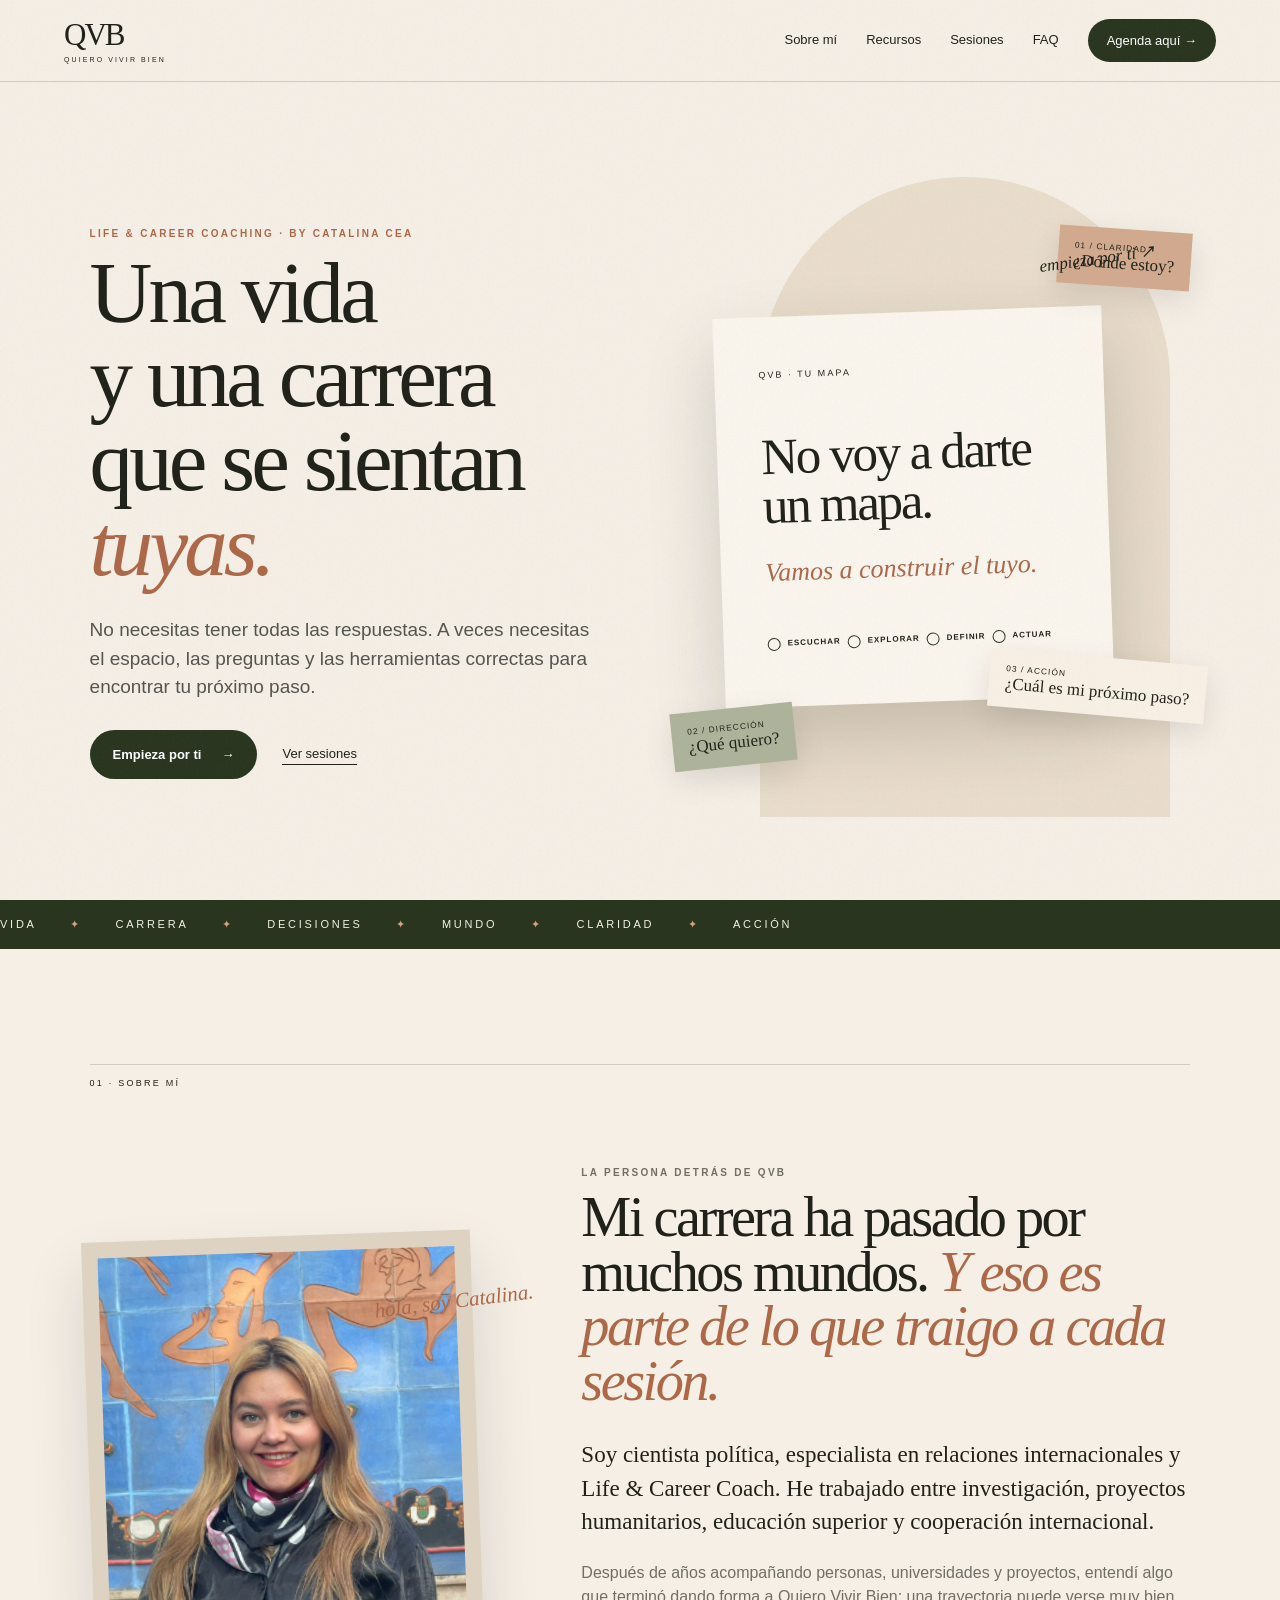
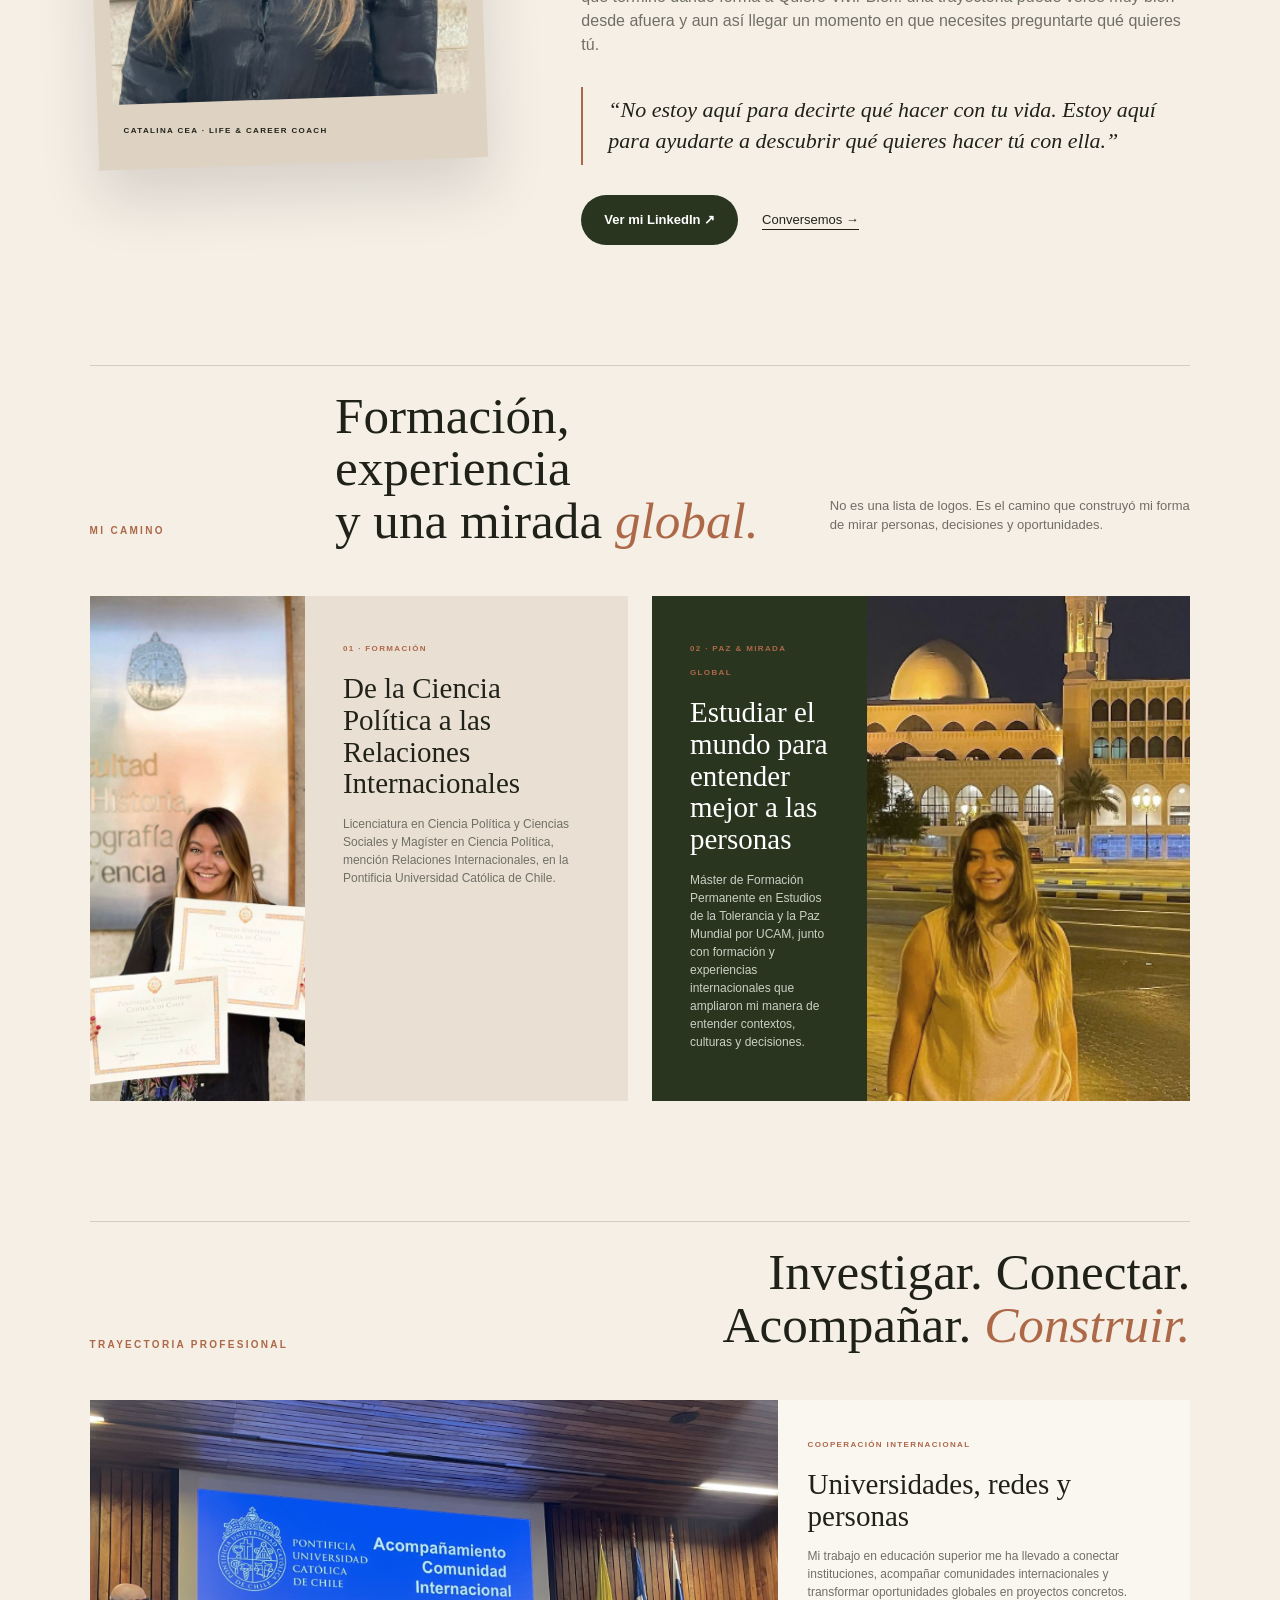
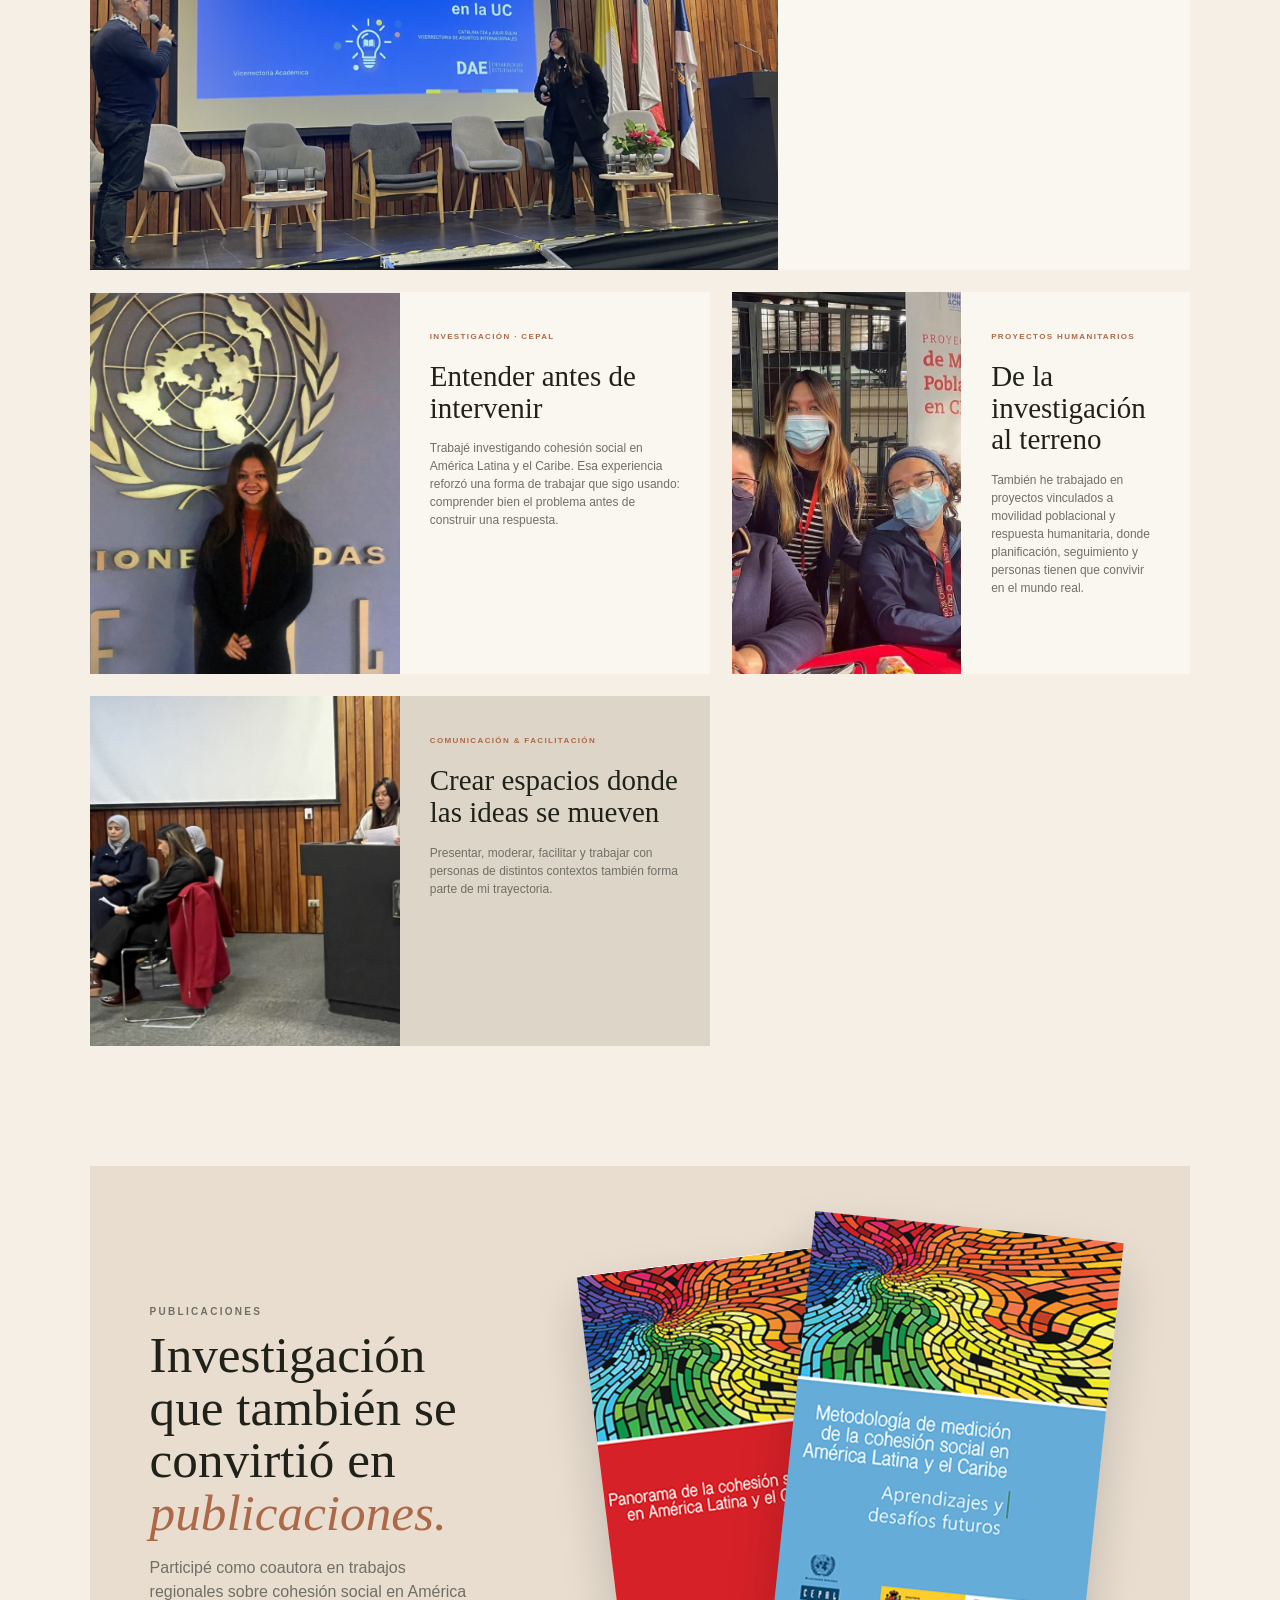
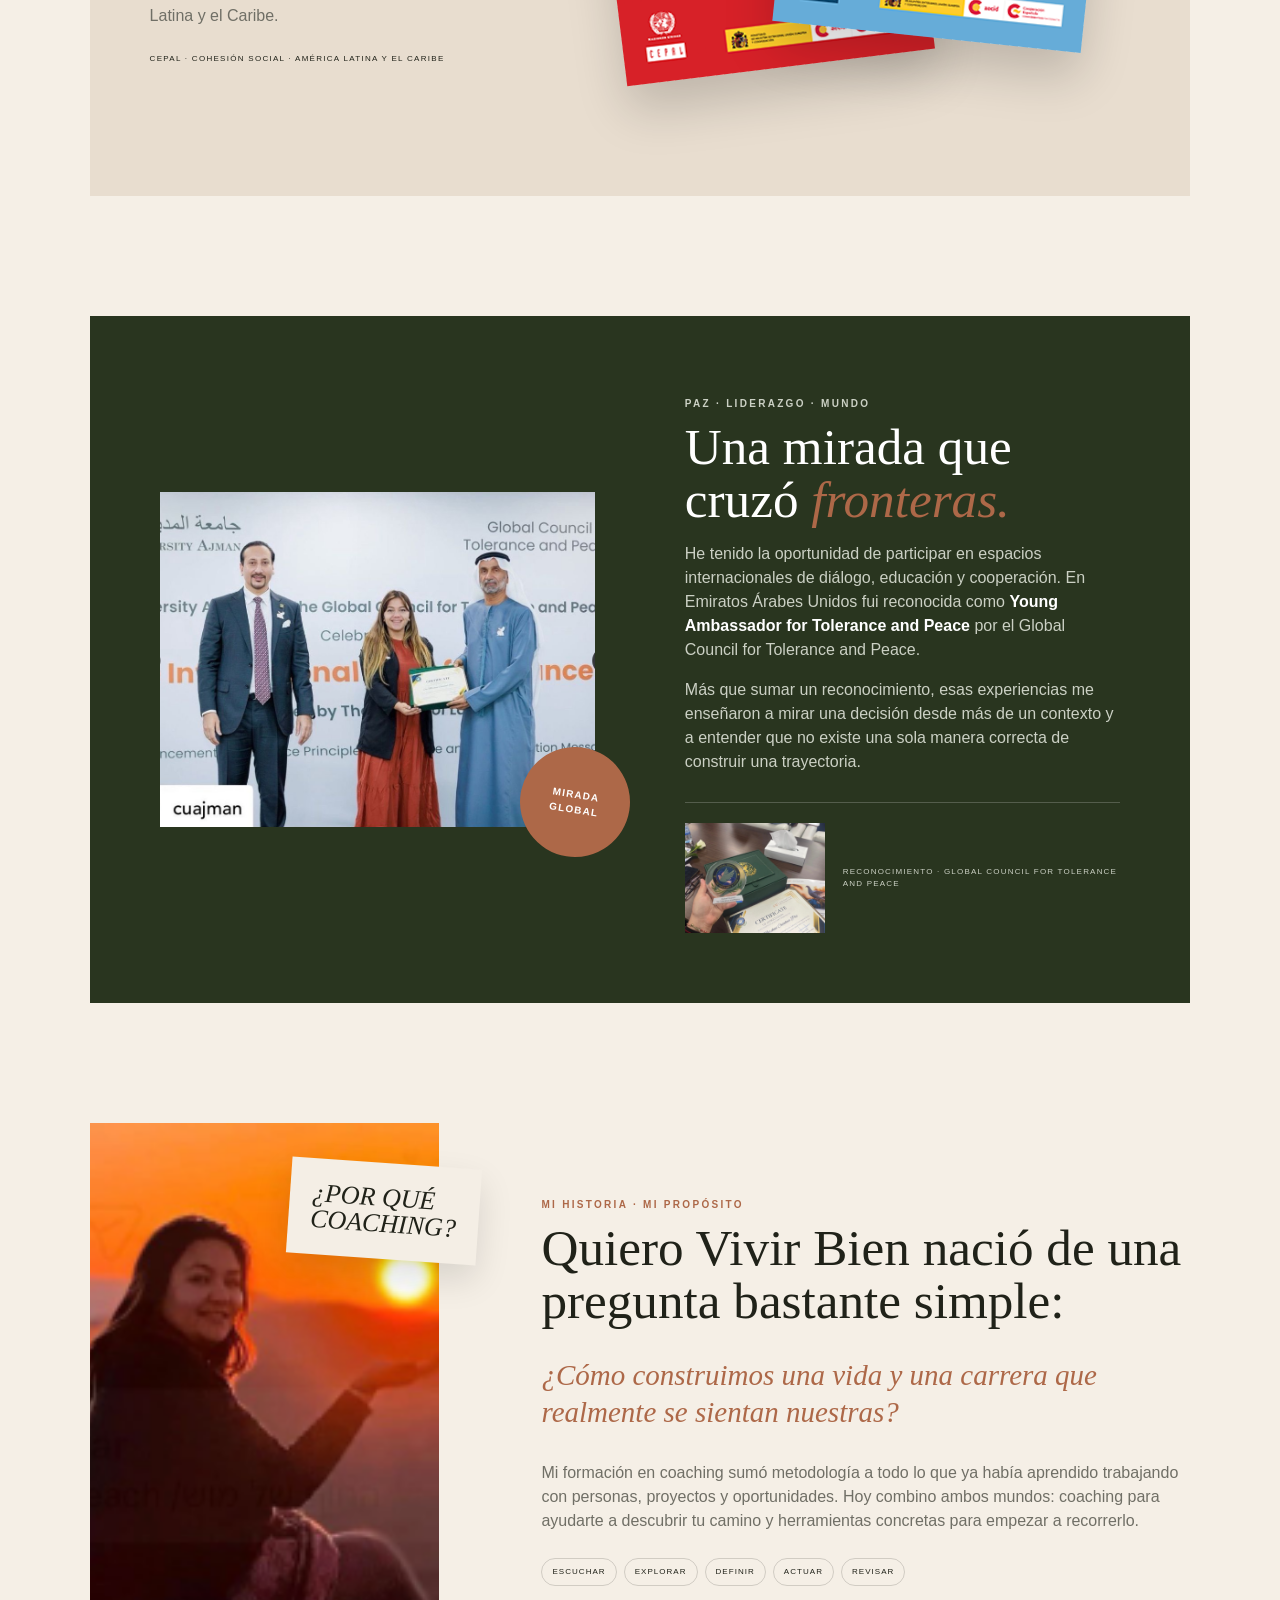
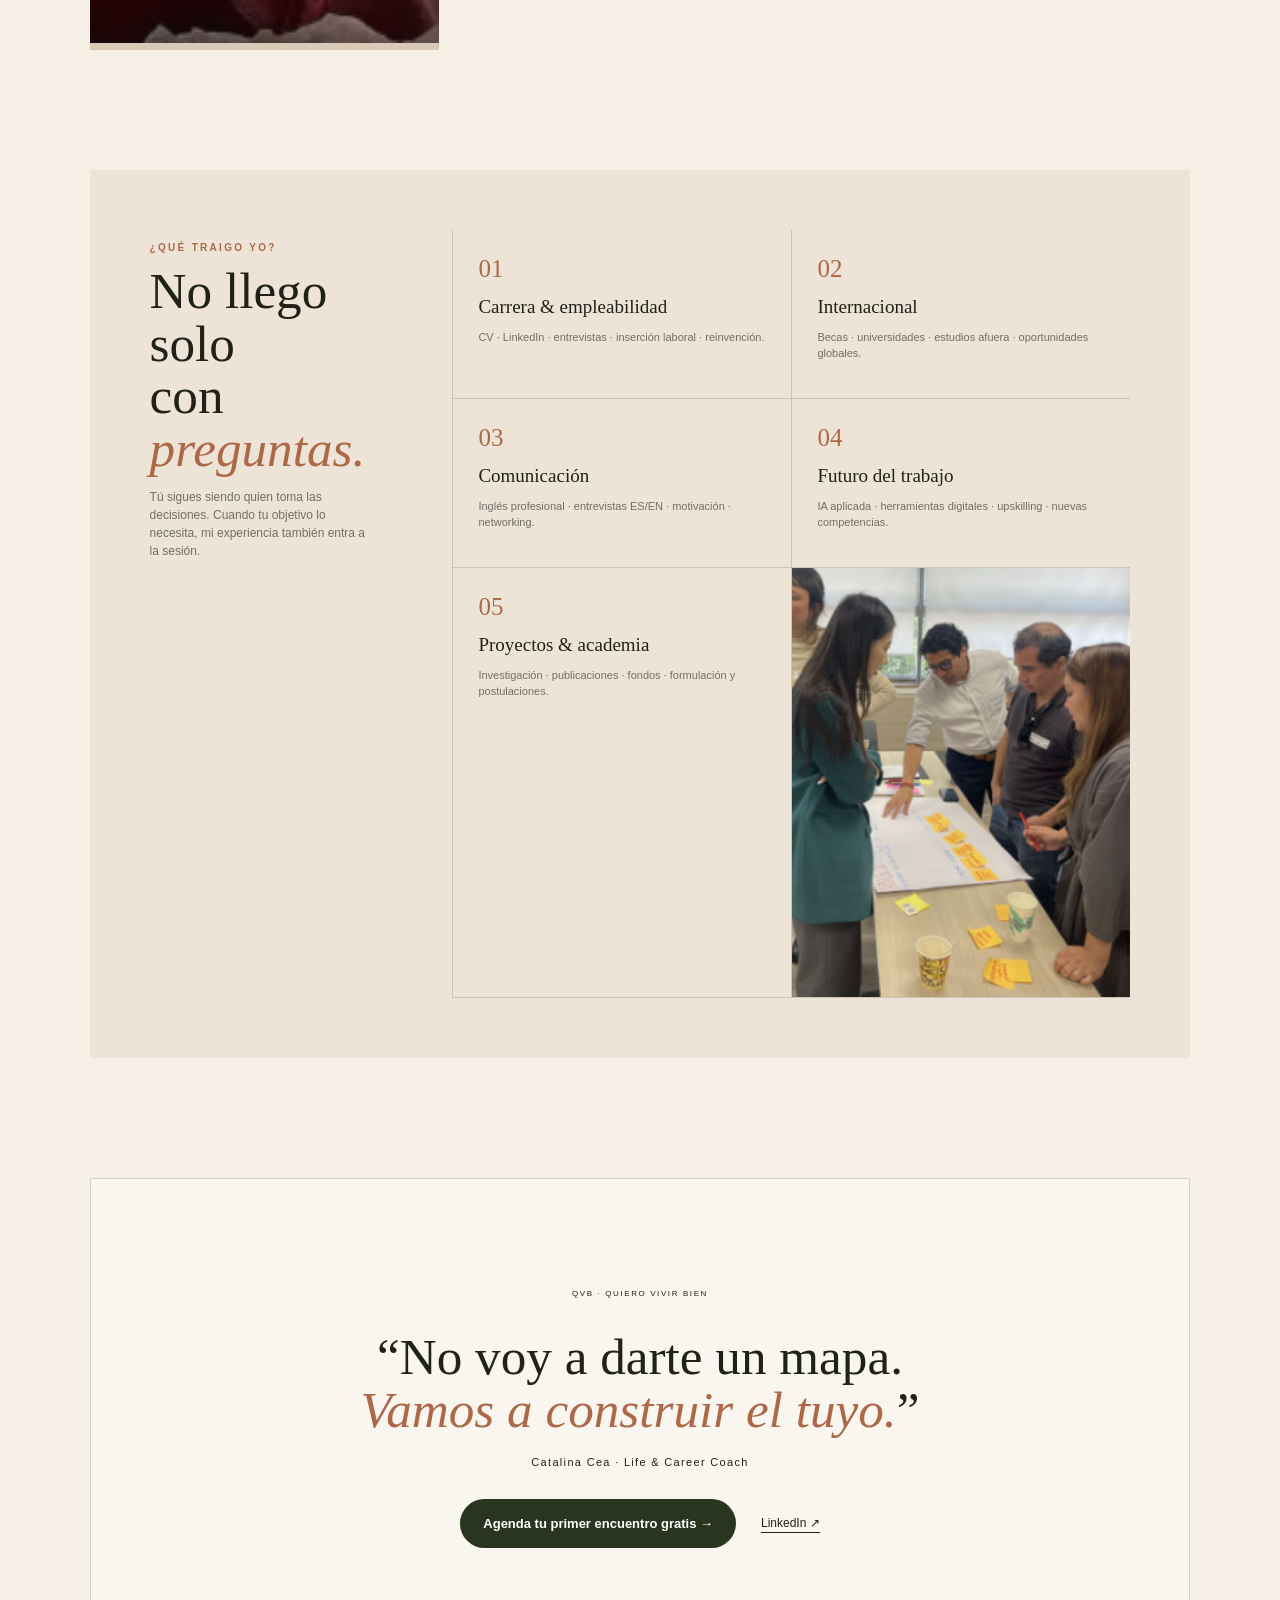
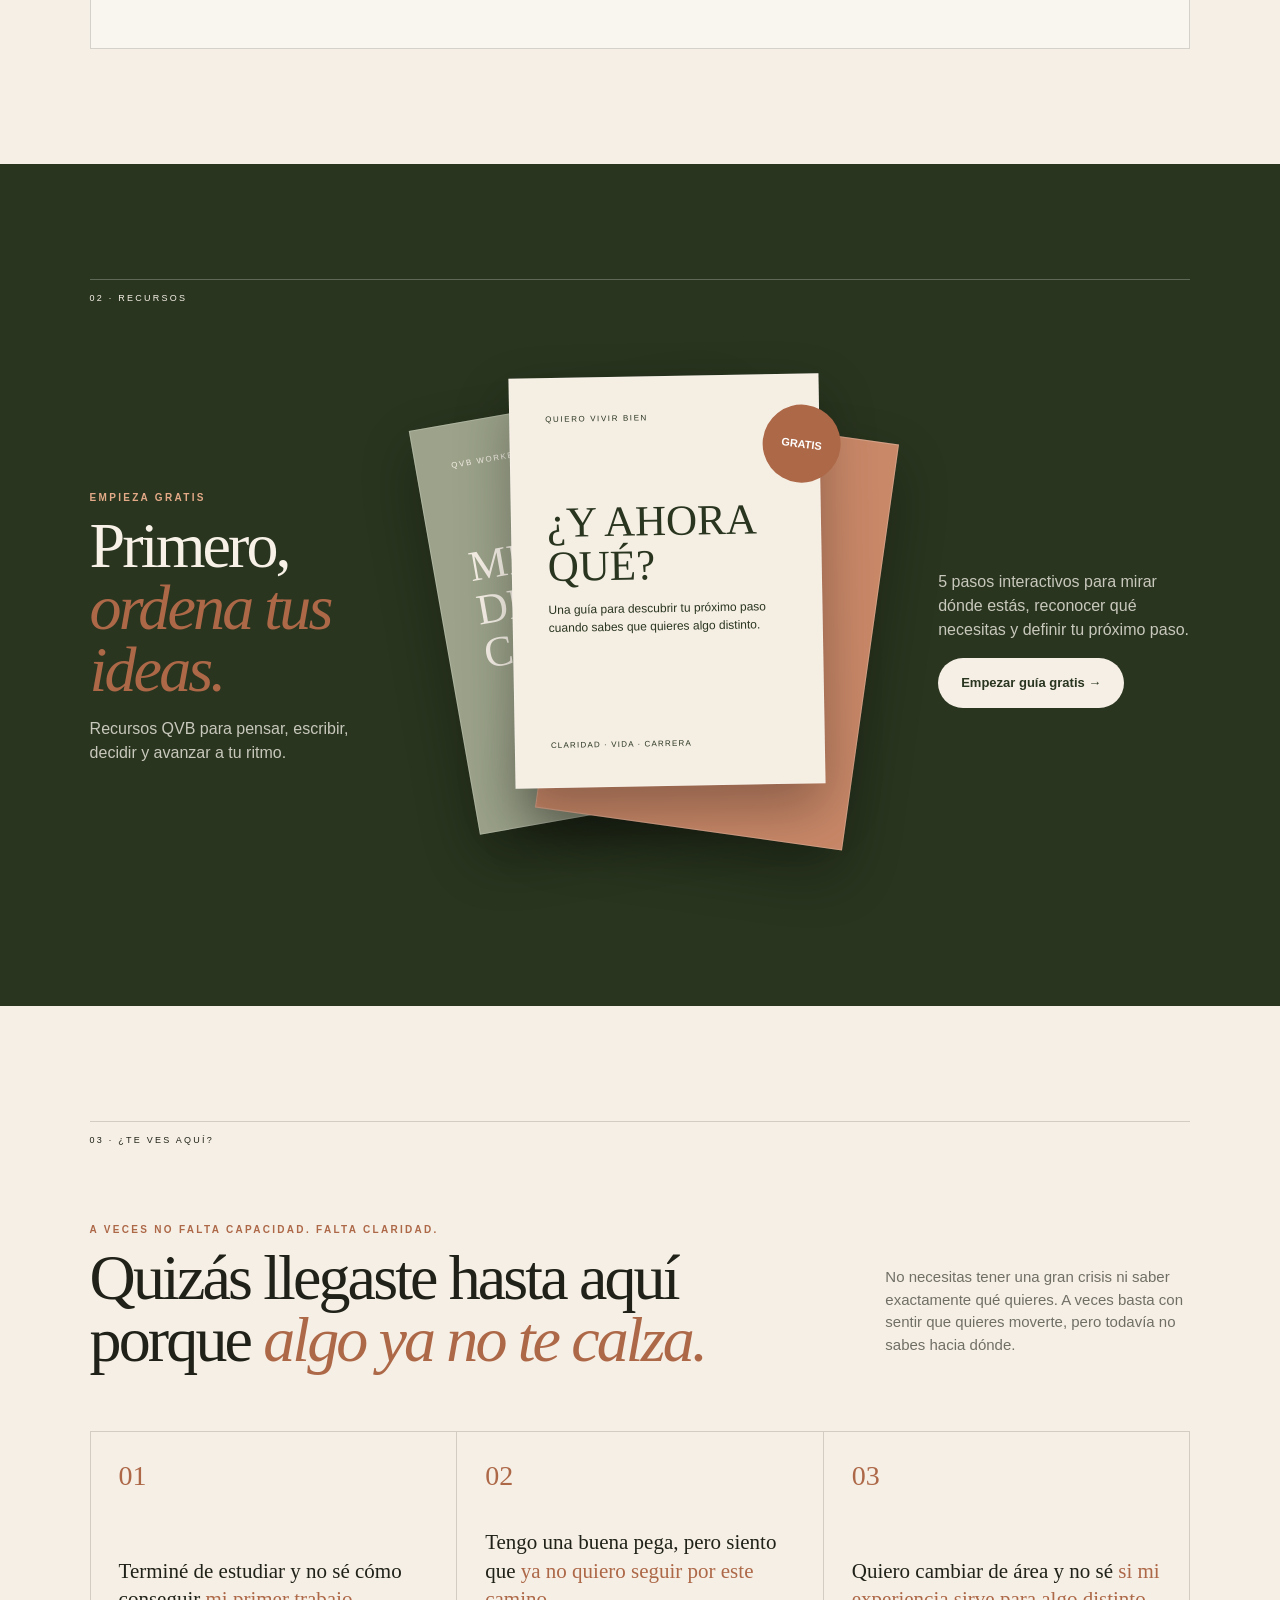
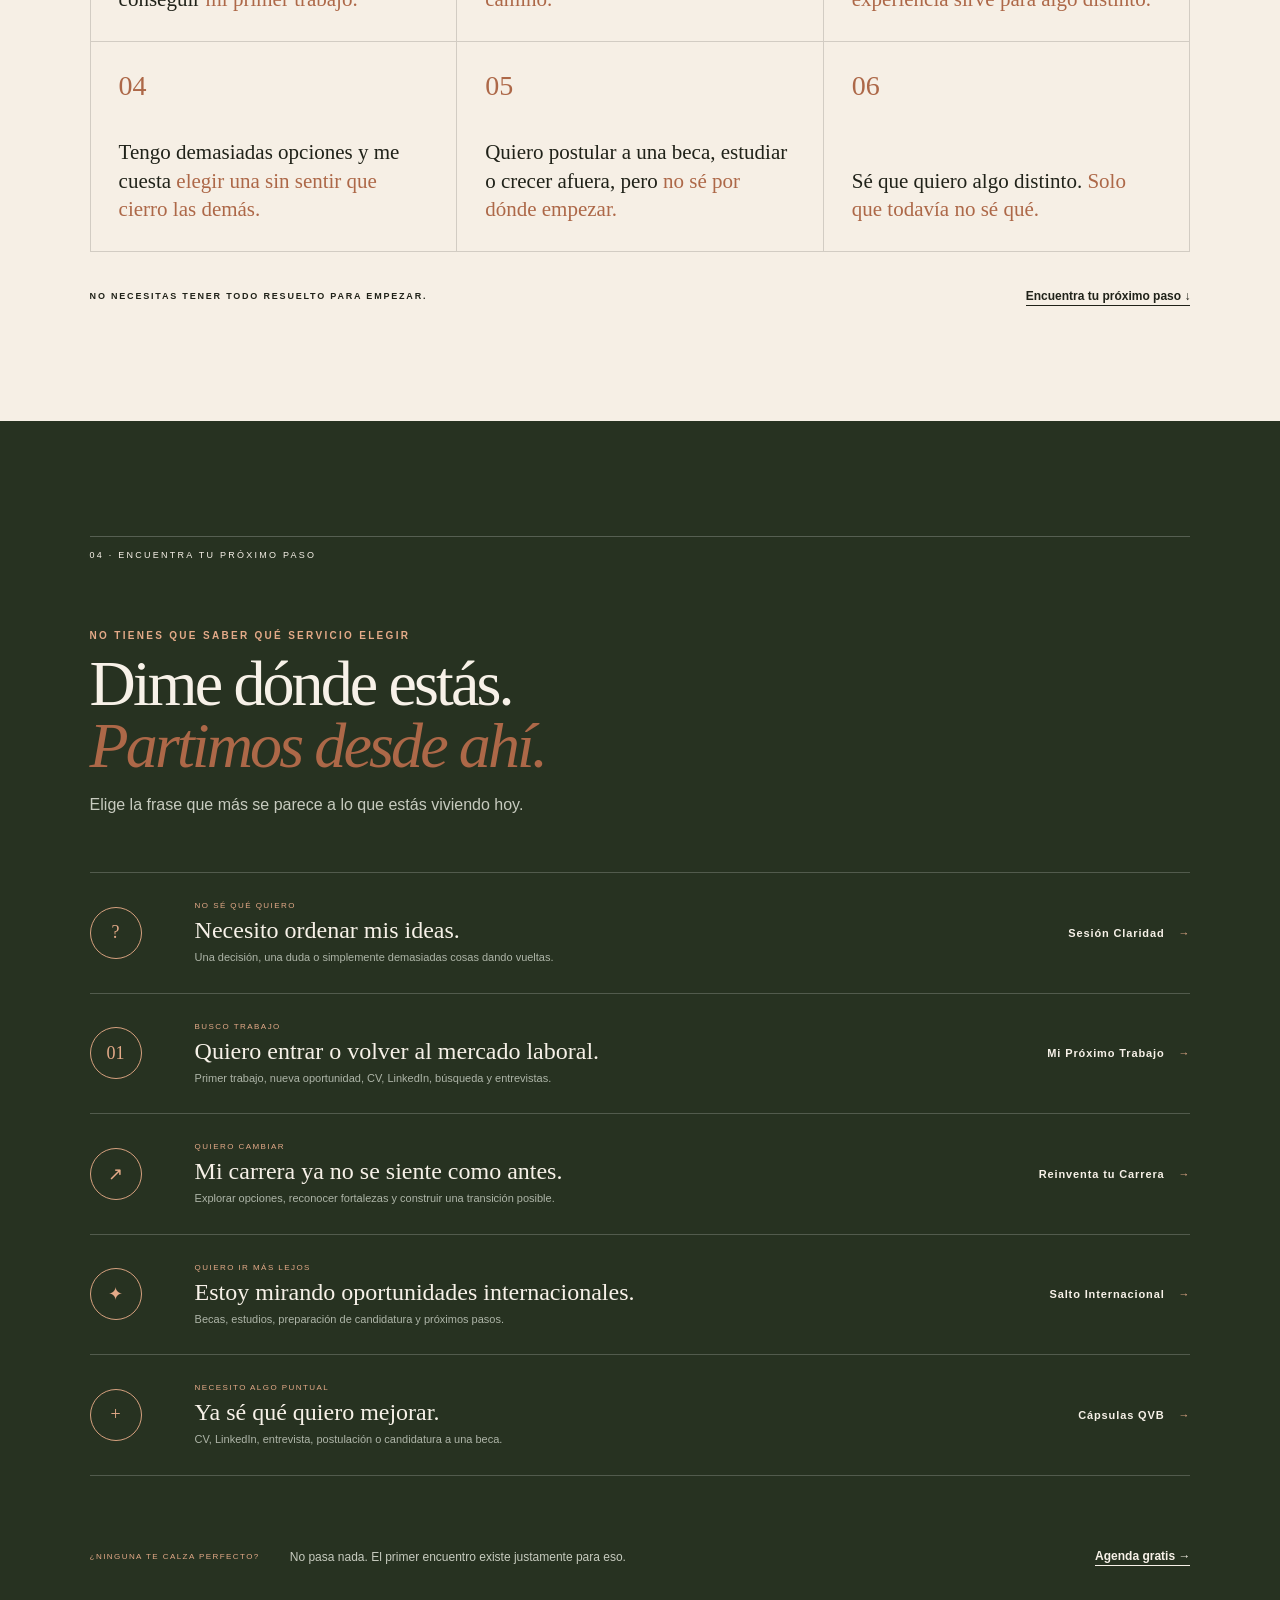
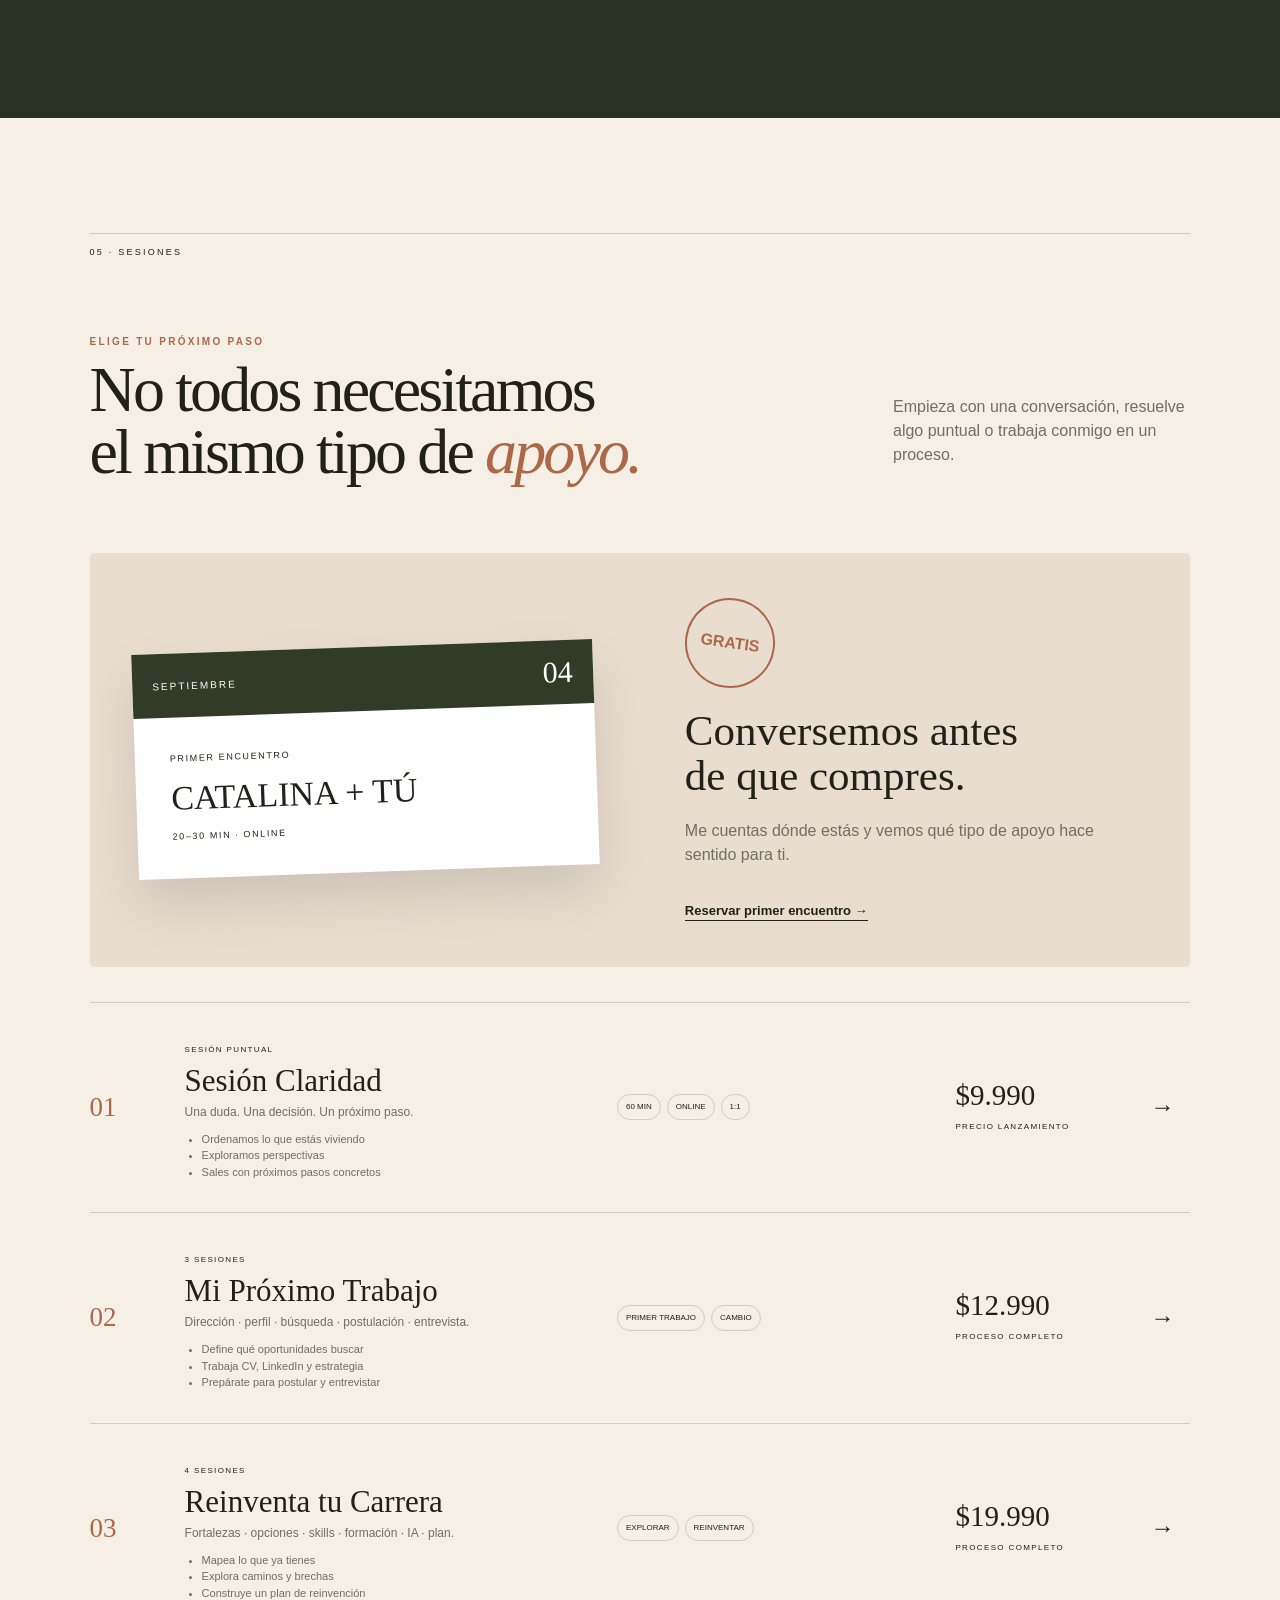
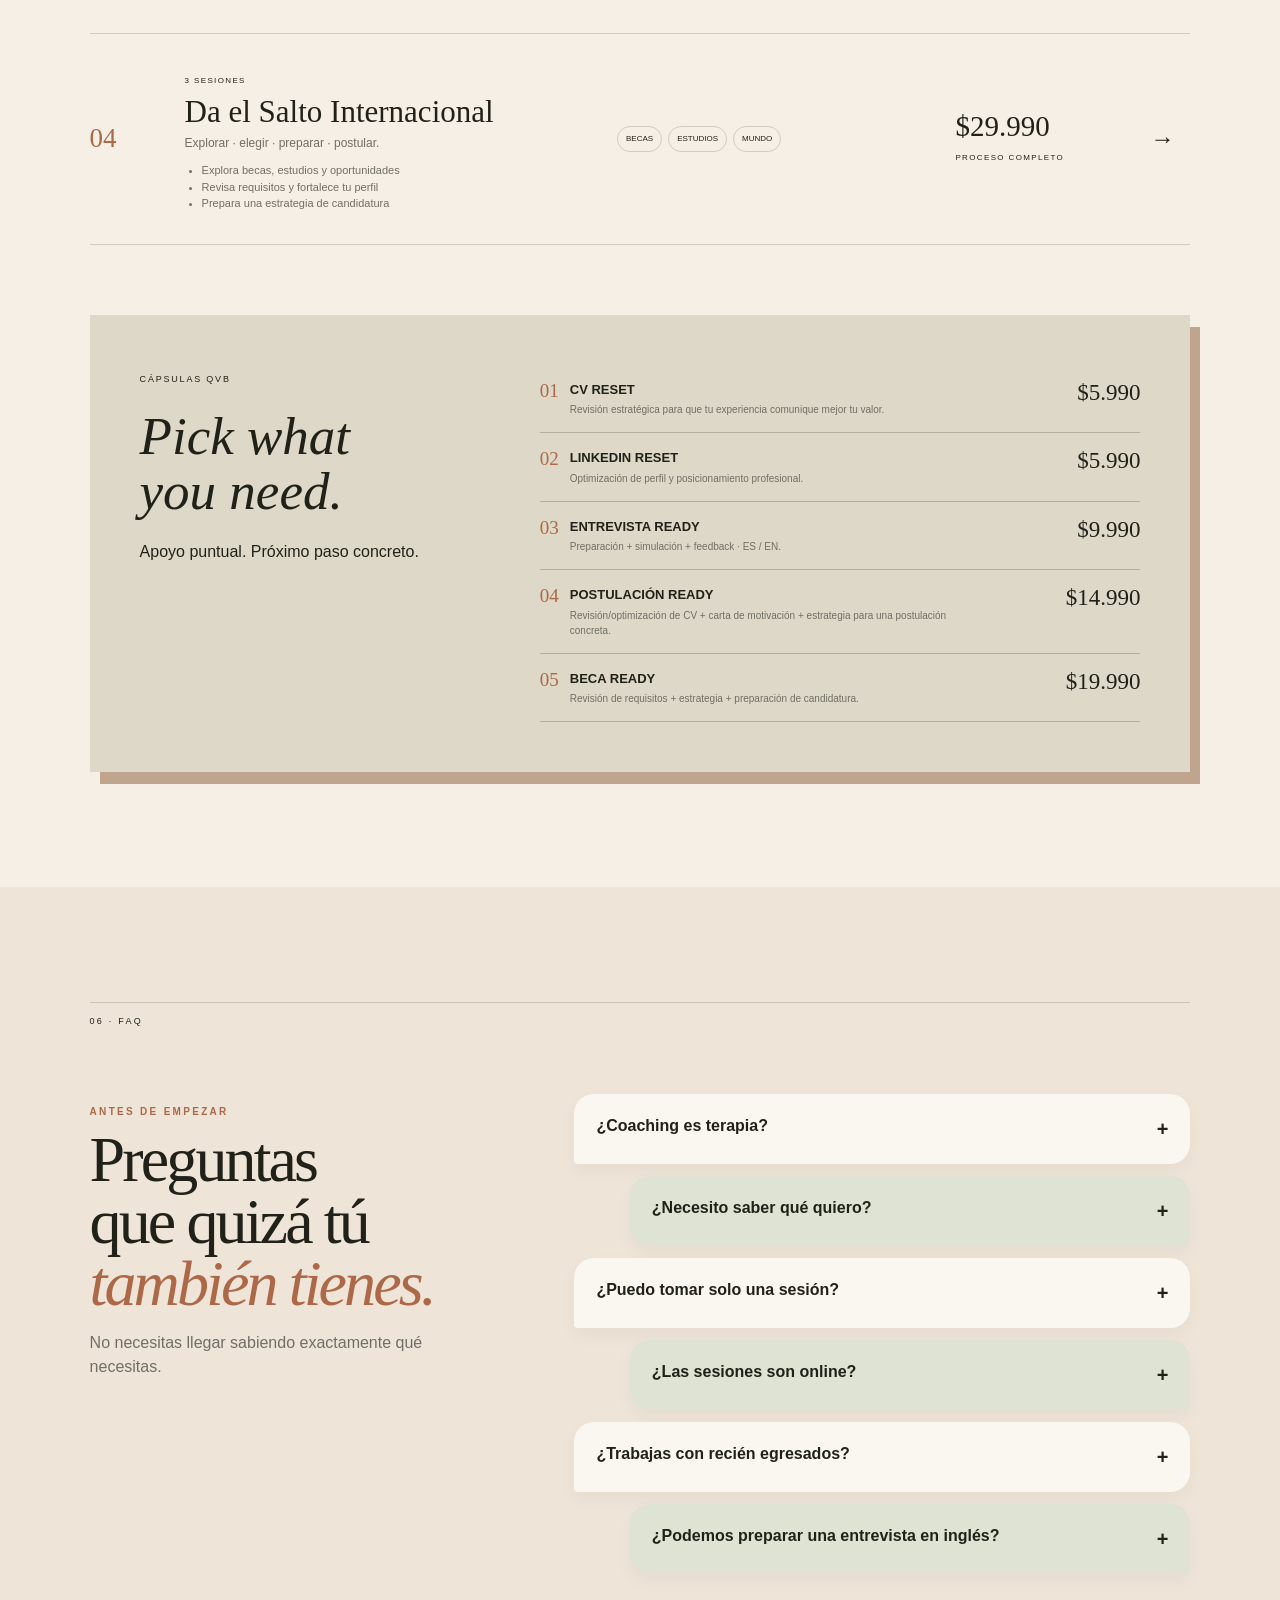
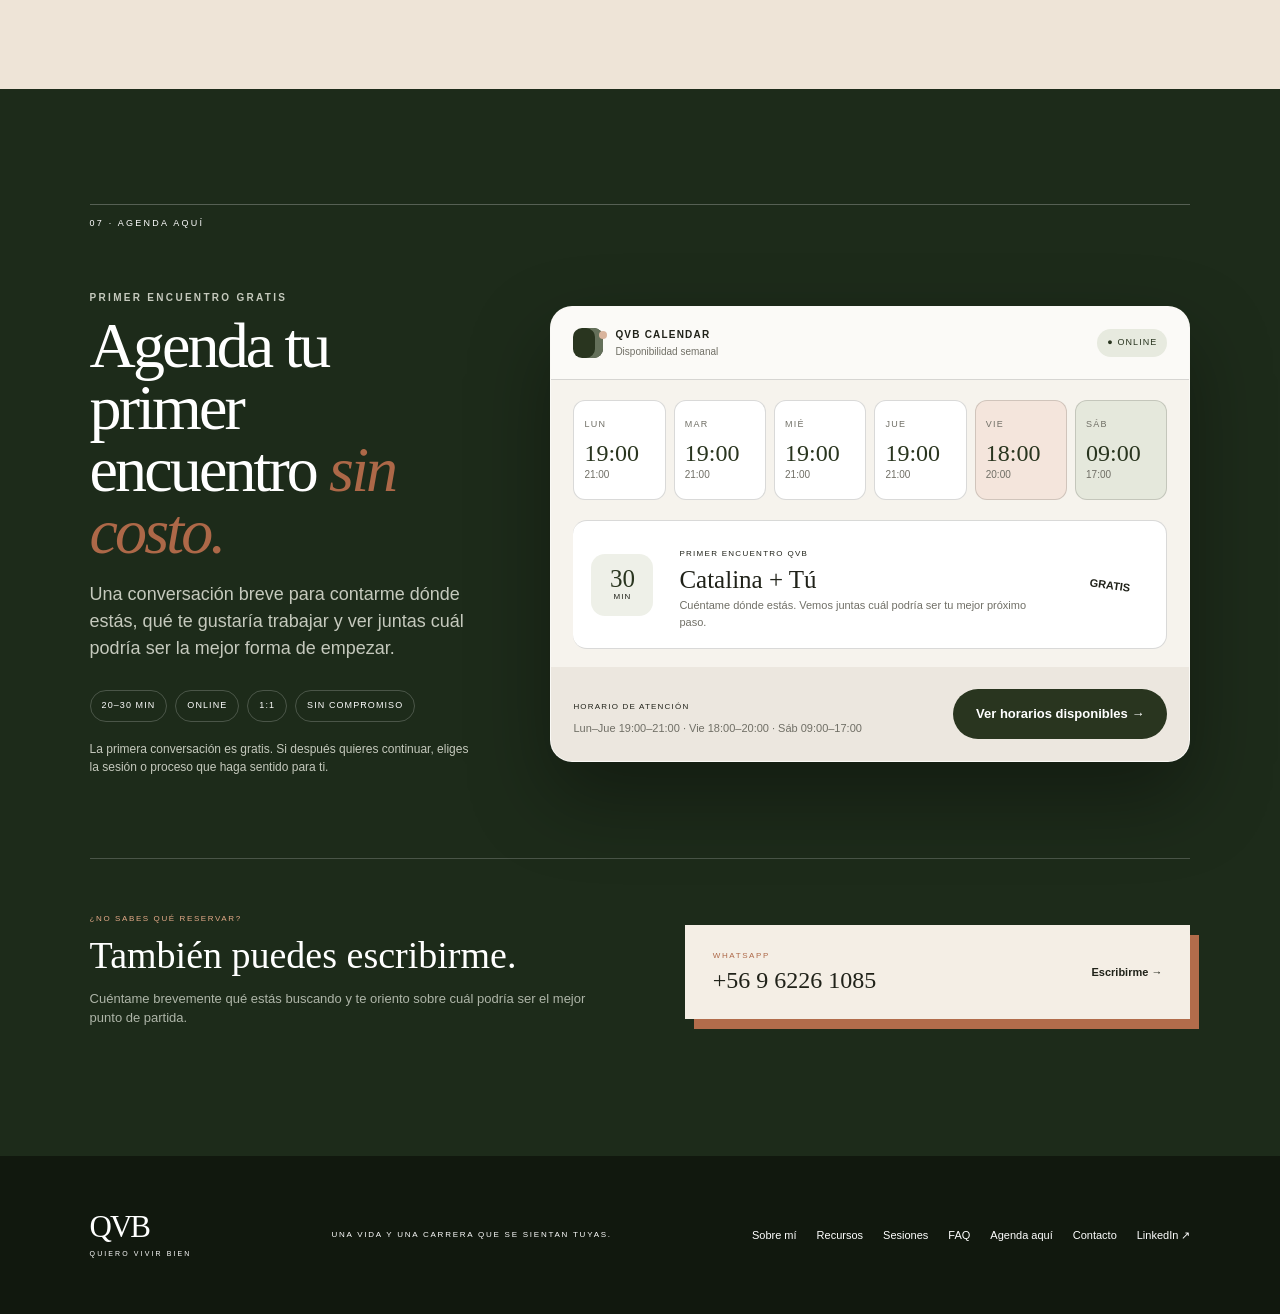
==== commit 34c5c324: "Add files via upload" ====
--- a/index.html
+++ b/index.html
@@ -1,240 +1,369 @@
 <!doctype html>
 <html lang="es">
 <head>
-  <meta charset="utf-8" />
-  <meta name="viewport" content="width=device-width,initial-scale=1" />
-  <title>¿Y ahora qué? · Guía interactiva QVB</title>
-  <meta name="description" content="Una guía interactiva de Quiero Vivir Bien para ayudarte a identificar dónde estás y cuál podría ser tu próximo paso." />
-  <link rel="stylesheet" href="./styles.css" />
+<meta charset="utf-8">
+<meta name="viewport" content="width=device-width,initial-scale=1">
+<title>Quiero Vivir Bien · Catalina Cea</title>
+<meta name="description" content="Life & Career Coaching. Una vida y una carrera que se sientan tuyas.">
+<meta name="theme-color" content="#F2ECE2">
+<link rel="preconnect" href="https://fonts.googleapis.com">
+<link rel="preconnect" href="https://fonts.gstatic.com" crossorigin>
+<link href="https://fonts.googleapis.com/css2?family=DM+Sans:wght@400;500;600;700&family=Playfair+Display:ital,wght@0,500;0,600;1,500&display=swap" rel="stylesheet">
+<link rel="stylesheet" href="styles.css">
 </head>
 <body>
-  <div class="app-shell">
-    <aside class="sidebar">
-      <div class="brand">
-        <div class="brand-mark">QVB</div>
-        <div class="brand-name">QUIERO VIVIR BIEN</div>
-        <div class="brand-tag">UNA VIDA Y UNA CARRERA<br>QUE SE SIENTAN TUYAS</div>
-      </div>
-
-      <nav id="stepNav" class="step-nav" aria-label="Secciones de la guía"></nav>
-
-      <div class="quote-card">
-        <p>No necesitas<br>tener todo resuelto<br>para empezar.</p>
-      </div>
-
-      <div class="contact-mini">
-        <strong>¿Dudas?</strong>
-        <span>Escríbeme por WhatsApp</span>
-        <a href="https://wa.me/56962261085?text=Hola%20Catalina%2C%20llegu%C3%A9%20desde%20la%20gu%C3%ADa%20QVB%20y%20quer%C3%ADa%20hacerte%20una%20pregunta." target="_blank" rel="noopener">
-          +56 9 6226 1085
-        </a>
-      </div>
-    </aside>
-
-    <main class="main">
-      <header class="topbar">
-        <div><strong>¿Y AHORA QUÉ?</strong><span class="divider">|</span> UNA GUÍA INTERACTIVA DE QVB</div>
-        <div class="progress-wrap">
-          <span>Tu progreso: <strong id="progressLabel">20%</strong></span>
-          <div class="progress"><div id="progressBar" class="progress-bar"></div></div>
-        </div>
-        <button id="saveBtn" class="ghost-btn">♡ Guardar y continuar más tarde</button>
-      </header>
-
-      <section id="stepContainer" class="content-grid">
-        <!-- contenido dinámico -->
-      </section>
-    </main>
-  </div>
-
-  <template id="step1">
-    <article class="panel main-panel">
-      <div class="section-kicker">PRIMERA PARTE</div>
-      <div class="headline-row">
-        <span class="step-badge">01</span>
+<div class="grain"></div>
+
+<header class="site-header">
+  <a class="logo" href="#inicio"><span>QVB</span><small>QUIERO VIVIR BIEN</small></a>
+  <button class="hamb" aria-label="Abrir menú">☰</button>
+  <nav>
+    <a href="#sobre-mi">Sobre mí</a>
+    <a href="#recursos">Recursos</a>
+    <a href="#sesiones">Sesiones</a>
+    <a href="#faq">FAQ</a>
+    <a class="agenda" href="#agenda">Agenda aquí <span>→</span></a>
+  </nav>
+</header>
+
+<main>
+<section class="hero" id="inicio">
+  <div class="hero-left">
+    <p class="overline">LIFE & CAREER COACHING · BY CATALINA CEA</p>
+    <h1>Una vida<br>y una carrera<br>que se sientan <em>tuyas.</em></h1>
+    <p class="lead">No necesitas tener todas las respuestas. A veces necesitas el espacio, las preguntas y las herramientas correctas para encontrar tu próximo paso.</p>
+    <div class="hero-cta">
+      <a class="button" href="#agenda">Empieza por ti <span>→</span></a>
+      <a class="under" href="#sesiones">Ver sesiones</a>
+    </div>
+  </div>
+  <div class="hero-art">
+    <div class="arch"></div>
+    <div class="note note-a"><small>01 / CLARIDAD</small><b>¿Dónde estoy?</b></div>
+    <div class="note note-b"><small>02 / DIRECCIÓN</small><b>¿Qué quiero?</b></div>
+    <div class="note note-c"><small>03 / ACCIÓN</small><b>¿Cuál es mi próximo paso?</b></div>
+    <div class="paper">
+      <span class="paper-top">QVB · TU MAPA</span>
+      <h2>No voy a darte<br>un mapa.</h2>
+      <p>Vamos a construir el tuyo.</p>
+      <div class="path">
+        <i></i><span>ESCUCHAR</span><i></i><span>EXPLORAR</span><i></i><span>DEFINIR</span><i></i><span>ACTUAR</span>
+      </div>
+    </div>
+    <span class="scribble">empieza por ti ↗</span>
+  </div>
+</section>
+
+<section class="ticker">
+  <div>VIDA <span>✦</span> CARRERA <span>✦</span> DECISIONES <span>✦</span> MUNDO <span>✦</span> CLARIDAD <span>✦</span> ACCIÓN</div>
+</section>
+
+<section class="about section about-v6" id="sobre-mi">
+  <div class="section-label">01 · SOBRE MÍ</div>
+
+  <div class="about-intro-v6">
+    <div class="portrait-editorial">
+      <div class="portrait-frame"><img src="assets/catalina-portrait.png" alt="Catalina Cea, Life & Career Coach"></div>
+      <span class="portrait-tag">CATALINA CEA · LIFE & CAREER COACH</span>
+      <span class="portrait-script">hola, soy Catalina.</span>
+    </div>
+    <div class="about-story-v6">
+      <p class="eyebrow">LA PERSONA DETRÁS DE QVB</p>
+      <h2>Mi carrera ha pasado por muchos mundos. <em>Y eso es parte de lo que traigo a cada sesión.</em></h2>
+      <p class="about-big-v6">Soy cientista política, especialista en relaciones internacionales y Life & Career Coach. He trabajado entre investigación, proyectos humanitarios, educación superior y cooperación internacional.</p>
+      <p>Después de años acompañando personas, universidades y proyectos, entendí algo que terminó dando forma a Quiero Vivir Bien: una trayectoria puede verse muy bien desde afuera y aun así llegar un momento en que necesites preguntarte qué quieres tú.</p>
+      <blockquote>“No estoy aquí para decirte qué hacer con tu vida. Estoy aquí para ayudarte a descubrir qué quieres hacer tú con ella.”</blockquote>
+      <div class="about-actions"><a class="button" href="https://www.linkedin.com/in/catalina-cea-marchini/" target="_blank" rel="noopener">Ver mi LinkedIn ↗</a><a class="under" href="#agenda">Conversemos →</a></div>
+    </div>
+  </div>
+
+  <div class="journey-v6">
+    <div class="journey-head"><p class="eyebrow">MI CAMINO</p><h3>Formación, experiencia<br>y una mirada <em>global.</em></h3><p>No es una lista de logos. Es el camino que construyó mi forma de mirar personas, decisiones y oportunidades.</p></div>
+    <div class="journey-cards">
+      <article class="journey-card academic"><img src="assets/catalina-graduation.png" alt="Catalina Cea con sus títulos de la Pontificia Universidad Católica de Chile"><div><span>01 · FORMACIÓN</span><h4>De la Ciencia Política a las Relaciones Internacionales</h4><p>Licenciatura en Ciencia Política y Ciencias Sociales y Magíster en Ciencia Política, mención Relaciones Internacionales, en la Pontificia Universidad Católica de Chile.</p></div></article>
+      <article class="journey-card peace"><div class="journey-text"><span>02 · PAZ & MIRADA GLOBAL</span><h4>Estudiar el mundo para entender mejor a las personas</h4><p>Máster de Formación Permanente en Estudios de la Tolerancia y la Paz Mundial por UCAM, junto con formación y experiencias internacionales que ampliaron mi manera de entender contextos, culturas y decisiones.</p></div><img src="assets/catalina-global-life.png" alt="Catalina Cea en un contexto internacional"></article>
+    </div>
+  </div>
+
+  <div class="experience-v6">
+    <div class="exp-title"><span class="eyebrow">TRAYECTORIA PROFESIONAL</span><h3>Investigar. Conectar.<br>Acompañar. <em>Construir.</em></h3></div>
+    <div class="exp-mosaic">
+      <article class="exp-card exp-uc"><img src="assets/catalina-uc-presenting.png" alt="Catalina presentando sobre comunidad internacional en la UC"><div class="exp-overlay"><span>COOPERACIÓN INTERNACIONAL</span><h4>Universidades, redes y personas</h4><p>Mi trabajo en educación superior me ha llevado a conectar instituciones, acompañar comunidades internacionales y transformar oportunidades globales en proyectos concretos.</p></div></article>
+      <article class="exp-card"><img src="assets/catalina-cepal.png" alt="Catalina Cea en CEPAL Naciones Unidas"><div><span>INVESTIGACIÓN · CEPAL</span><h4>Entender antes de intervenir</h4><p>Trabajé investigando cohesión social en América Latina y el Caribe. Esa experiencia reforzó una forma de trabajar que sigo usando: comprender bien el problema antes de construir una respuesta.</p></div></article>
+      <article class="exp-card"><img src="assets/catalina-ifrc.png" alt="Catalina en el Proyecto de Movilidad Poblacional en Chile"><div><span>PROYECTOS HUMANITARIOS</span><h4>De la investigación al terreno</h4><p>También he trabajado en proyectos vinculados a movilidad poblacional y respuesta humanitaria, donde planificación, seguimiento y personas tienen que convivir en el mundo real.</p></div></article>
+      <article class="exp-card exp-speaking"><img src="assets/catalina-uc-podium.png" alt="Catalina Cea moderando un encuentro internacional"><div><span>COMUNICACIÓN & FACILITACIÓN</span><h4>Crear espacios donde las ideas se mueven</h4><p>Presentar, moderar, facilitar y trabajar con personas de distintos contextos también forma parte de mi trayectoria.</p></div></article>
+    </div>
+  </div>
+
+  <div class="publications-v6">
+    <div class="pub-copy"><p class="eyebrow">PUBLICACIONES</p><h3>Investigación que también se convirtió en <em>publicaciones.</em></h3><p>Participé como coautora en trabajos regionales sobre cohesión social en América Latina y el Caribe.</p><span class="tiny-note">CEPAL · COHESIÓN SOCIAL · AMÉRICA LATINA Y EL CARIBE</span></div>
+    <div class="pub-books"><img class="pub-one" src="assets/cepal-publication-1.png" alt="Panorama de la cohesión social en América Latina y el Caribe"><img class="pub-two" src="assets/cepal-publication-2.png" alt="Metodología de medición de la cohesión social en América Latina y el Caribe"></div>
+  </div>
+
+  <div class="global-v6">
+    <div class="global-photo"><img src="assets/catalina-ajman-award.png" alt="Catalina Cea recibiendo un reconocimiento del Global Council for Tolerance and Peace"><span class="global-stamp">MIRADA<br>GLOBAL</span></div>
+    <div class="global-copy"><p class="eyebrow peach">PAZ · LIDERAZGO · MUNDO</p><h3>Una mirada que cruzó <em>fronteras.</em></h3><p>He tenido la oportunidad de participar en espacios internacionales de diálogo, educación y cooperación. En Emiratos Árabes Unidos fui reconocida como <strong>Young Ambassador for Tolerance and Peace</strong> por el Global Council for Tolerance and Peace.</p><p>Más que sumar un reconocimiento, esas experiencias me enseñaron a mirar una decisión desde más de un contexto y a entender que no existe una sola manera correcta de construir una trayectoria.</p><div class="award-detail"><img src="assets/catalina-award-detail.png" alt="Reconocimiento y certificado del Global Council for Tolerance and Peace"><small>RECONOCIMIENTO · GLOBAL COUNCIL FOR TOLERANCE AND PEACE</small></div></div>
+  </div>
+
+  <div class="coaching-origin-v6">
+    <div class="origin-photo"><img src="assets/catalina-sunset.png" alt="Catalina Cea al atardecer"><span>¿POR QUÉ<br>COACHING?</span></div>
+    <div class="origin-copy"><p class="eyebrow">MI HISTORIA · MI PROPÓSITO</p><h3>Quiero Vivir Bien nació de una pregunta bastante simple:</h3><p class="origin-question">¿Cómo construimos una vida y una carrera que realmente se sientan nuestras?</p><p>Mi formación en coaching sumó metodología a todo lo que ya había aprendido trabajando con personas, proyectos y oportunidades. Hoy combino ambos mundos: coaching para ayudarte a descubrir tu camino y herramientas concretas para empezar a recorrerlo.</p><div class="origin-principles"><span>ESCUCHAR</span><span>EXPLORAR</span><span>DEFINIR</span><span>ACTUAR</span><span>REVISAR</span></div></div>
+  </div>
+
+  <div class="bring-v6">
+    <div class="bring-head"><p class="eyebrow">¿QUÉ TRAIGO YO?</p><h3>No llego solo<br>con <em>preguntas.</em></h3><p>Tú sigues siendo quien toma las decisiones. Cuando tu objetivo lo necesita, mi experiencia también entra a la sesión.</p></div>
+    <div class="bring-grid">
+      <article><span>01</span><b>Carrera & empleabilidad</b><p>CV · LinkedIn · entrevistas · inserción laboral · reinvención.</p></article>
+      <article><span>02</span><b>Internacional</b><p>Becas · universidades · estudios afuera · oportunidades globales.</p></article>
+      <article><span>03</span><b>Comunicación</b><p>Inglés profesional · entrevistas ES/EN · motivación · networking.</p></article>
+      <article><span>04</span><b>Futuro del trabajo</b><p>IA aplicada · herramientas digitales · upskilling · nuevas competencias.</p></article>
+      <article><span>05</span><b>Proyectos & academia</b><p>Investigación · publicaciones · fondos · formulación y postulaciones.</p></article>
+      <article class="bring-image"><img src="assets/catalina-workshop.png" alt="Catalina trabajando en un taller colaborativo"></article>
+    </div>
+  </div>
+
+  <div class="about-close-v6">
+    <span class="close-kicker">QVB · QUIERO VIVIR BIEN</span>
+    <h3>“No voy a darte un mapa.<br><em>Vamos a construir el tuyo.</em>”</h3>
+    <p>Catalina Cea · Life & Career Coach</p>
+    <div><a class="button" href="https://calendly.com/cacea-cepal/30min" target="_blank" rel="noopener">Agenda tu primer encuentro gratis →</a><a class="linkedin-link" href="https://www.linkedin.com/in/catalina-cea-marchini/" target="_blank" rel="noopener">LinkedIn ↗</a></div>
+  </div>
+</section>
+
+<section class="resources section" id="recursos">
+  <div class="section-label light">02 · RECURSOS</div>
+  <div class="resource-layout">
+    <div class="resource-title">
+      <p class="eyebrow peach">EMPIEZA GRATIS</p>
+      <h2>Primero,<br><em>ordena tus ideas.</em></h2>
+      <p>Recursos QVB para pensar, escribir, decidir y avanzar a tu ritmo.</p>
+    </div>
+    <div class="book-scene">
+      <div class="book back"><small>QVB WORKBOOK</small><strong>MI MAPA<br>DE CARRERA</strong></div>
+      <div class="book mid"><small>QVB TOOL</small><strong>MI<br>BRÚJULA</strong></div>
+      <div class="book front">
+        <span class="free-tag">GRATIS</span>
+        <small>QUIERO VIVIR BIEN</small>
+        <strong>¿Y AHORA<br>QUÉ?</strong>
+        <p>Una guía para descubrir tu próximo paso cuando sabes que quieres algo distinto.</p>
+        <span class="mini">CLARIDAD · VIDA · CARRERA</span>
+      </div>
+    </div>
+    <div class="resource-action">
+      <p>5 pasos interactivos para mirar dónde estás, reconocer qué necesitas y definir tu próximo paso.</p>
+      <a class="button cream" href="/guia-ahora-que/">Empezar guía gratis →</a>
+    </div>
+  </div>
+</section>
+
+
+<section class="identify section" id="te-ves-aqui">
+  <div class="section-label">03 · ¿TE VES AQUÍ?</div>
+  <div class="identify-head">
+    <div>
+      <p class="eyebrow">A VECES NO FALTA CAPACIDAD. FALTA CLARIDAD.</p>
+      <h2>Quizás llegaste hasta aquí<br>porque <em>algo ya no te calza.</em></h2>
+    </div>
+    <p>No necesitas tener una gran crisis ni saber exactamente qué quieres. A veces basta con sentir que quieres moverte, pero todavía no sabes hacia dónde.</p>
+  </div>
+  <div class="identify-grid">
+    <article><span>01</span><p>Terminé de estudiar y no sé cómo conseguir <strong>mi primer trabajo.</strong></p></article>
+    <article><span>02</span><p>Tengo una buena pega, pero siento que <strong>ya no quiero seguir por este camino.</strong></p></article>
+    <article><span>03</span><p>Quiero cambiar de área y no sé <strong>si mi experiencia sirve para algo distinto.</strong></p></article>
+    <article><span>04</span><p>Tengo demasiadas opciones y me cuesta <strong>elegir una sin sentir que cierro las demás.</strong></p></article>
+    <article><span>05</span><p>Quiero postular a una beca, estudiar o crecer afuera, pero <strong>no sé por dónde empezar.</strong></p></article>
+    <article><span>06</span><p>Sé que quiero algo distinto. <strong>Solo que todavía no sé qué.</strong></p></article>
+  </div>
+  <div class="identify-close"><span>NO NECESITAS TENER TODO RESUELTO PARA EMPEZAR.</span><a href="#encuentra-tu-paso">Encuentra tu próximo paso ↓</a></div>
+</section>
+
+<section class="pathfinder section" id="encuentra-tu-paso">
+  <div class="section-label light">04 · ENCUENTRA TU PRÓXIMO PASO</div>
+  <div class="pathfinder-head">
+    <p class="eyebrow peach">NO TIENES QUE SABER QUÉ SERVICIO ELEGIR</p>
+    <h2>Dime dónde estás.<br><em>Partimos desde ahí.</em></h2>
+    <p>Elige la frase que más se parece a lo que estás viviendo hoy.</p>
+  </div>
+  <div class="route-board">
+    <a href="#claridad" class="route"><span class="route-icon">?</span><div><small>NO SÉ QUÉ QUIERO</small><strong>Necesito ordenar mis ideas.</strong><p>Una decisión, una duda o simplemente demasiadas cosas dando vueltas.</p></div><b>Sesión Claridad <i>→</i></b></a>
+    <a href="#trabajo" class="route"><span class="route-icon">01</span><div><small>BUSCO TRABAJO</small><strong>Quiero entrar o volver al mercado laboral.</strong><p>Primer trabajo, nueva oportunidad, CV, LinkedIn, búsqueda y entrevistas.</p></div><b>Mi Próximo Trabajo <i>→</i></b></a>
+    <a href="#reinventa" class="route"><span class="route-icon">↗</span><div><small>QUIERO CAMBIAR</small><strong>Mi carrera ya no se siente como antes.</strong><p>Explorar opciones, reconocer fortalezas y construir una transición posible.</p></div><b>Reinventa tu Carrera <i>→</i></b></a>
+    <a href="#internacional" class="route"><span class="route-icon">✦</span><div><small>QUIERO IR MÁS LEJOS</small><strong>Estoy mirando oportunidades internacionales.</strong><p>Becas, estudios, preparación de candidatura y próximos pasos.</p></div><b>Salto Internacional <i>→</i></b></a>
+    <a href="#capsulas" class="route"><span class="route-icon">+</span><div><small>NECESITO ALGO PUNTUAL</small><strong>Ya sé qué quiero mejorar.</strong><p>CV, LinkedIn, entrevista, postulación o candidatura a una beca.</p></div><b>Cápsulas QVB <i>→</i></b></a>
+  </div>
+  <div class="pathfinder-help"><span>¿NINGUNA TE CALZA PERFECTO?</span><p>No pasa nada. El primer encuentro existe justamente para eso.</p><a href="#agenda">Agenda gratis →</a></div>
+</section>
+
+<section class="sessions section" id="sesiones">
+  <div class="section-label">05 · SESIONES</div>
+  <div class="sessions-head">
+    <div><p class="eyebrow">ELIGE TU PRÓXIMO PASO</p><h2>No todos necesitamos<br>el mismo tipo de <em>apoyo.</em></h2></div>
+    <p>Empieza con una conversación, resuelve algo puntual o trabaja conmigo en un proceso.</p>
+  </div>
+
+  <div class="free-meet">
+    <div class="calendar">
+      <div class="cal-top"><span>SEPTIEMBRE</span><b>04</b></div>
+      <div class="cal-body"><small>PRIMER ENCUENTRO</small><strong>CATALINA + TÚ</strong><span>20–30 MIN · ONLINE</span></div>
+    </div>
+    <div class="free-copy">
+      <span class="stamp">GRATIS</span>
+      <h3>Conversemos antes<br>de que compres.</h3>
+      <p>Me cuentas dónde estás y vemos qué tipo de apoyo hace sentido para ti.</p>
+      <a href="#agenda" class="arrow-link">Reservar primer encuentro →</a>
+    </div>
+  </div>
+
+  <div class="service-list">
+    <article class="service" id="claridad">
+      <div class="service-num">01</div>
+      <div><small>SESIÓN PUNTUAL</small><h3>Sesión Claridad</h3><p>Una duda. Una decisión. Un próximo paso.</p><ul class="service-detail"><li>Ordenamos lo que estás viviendo</li><li>Exploramos perspectivas</li><li>Sales con próximos pasos concretos</li></ul></div>
+      <div class="chips"><span>60 MIN</span><span>ONLINE</span><span>1:1</span></div>
+      <div class="service-price"><strong>$9.990</strong><small>PRECIO LANZAMIENTO</small></div>
+      <a href="#agenda">→</a>
+    </article>
+    <article class="service" id="trabajo">
+      <div class="service-num">02</div>
+      <div><small>3 SESIONES</small><h3>Mi Próximo Trabajo</h3><p>Dirección · perfil · búsqueda · postulación · entrevista.</p><ul class="service-detail"><li>Define qué oportunidades buscar</li><li>Trabaja CV, LinkedIn y estrategia</li><li>Prepárate para postular y entrevistar</li></ul></div>
+      <div class="chips"><span>PRIMER TRABAJO</span><span>CAMBIO</span></div>
+      <div class="service-price"><strong>$12.990</strong><small>PROCESO COMPLETO</small></div>
+      <a href="#agenda">→</a>
+    </article>
+    <article class="service" id="reinventa">
+      <div class="service-num">03</div>
+      <div><small>4 SESIONES</small><h3>Reinventa tu Carrera</h3><p>Fortalezas · opciones · skills · formación · IA · plan.</p><ul class="service-detail"><li>Mapea lo que ya tienes</li><li>Explora caminos y brechas</li><li>Construye un plan de reinvención</li></ul></div>
+      <div class="chips"><span>EXPLORAR</span><span>REINVENTAR</span></div>
+      <div class="service-price"><strong>$19.990</strong><small>PROCESO COMPLETO</small></div>
+      <a href="#agenda">→</a>
+    </article>
+    <article class="service" id="internacional">
+      <div class="service-num">04</div>
+      <div><small>3 SESIONES</small><h3>Da el Salto Internacional</h3><p>Explorar · elegir · preparar · postular.</p><ul class="service-detail"><li>Explora becas, estudios y oportunidades</li><li>Revisa requisitos y fortalece tu perfil</li><li>Prepara una estrategia de candidatura</li></ul></div>
+      <div class="chips"><span>BECAS</span><span>ESTUDIOS</span><span>MUNDO</span></div>
+      <div class="service-price"><strong>$29.990</strong><small>PROCESO COMPLETO</small></div>
+      <a href="#agenda">→</a>
+    </article>
+  </div>
+
+  <div class="express" id="capsulas">
+    <div class="express-title"><span>CÁPSULAS QVB</span><h3>Pick what<br>you need.</h3><p>Apoyo puntual. Próximo paso concreto.</p></div>
+    <div class="menu">
+      <div><span><b>01</b> <i>CV RESET</i><small>Revisión estratégica para que tu experiencia comunique mejor tu valor.</small></span><strong>$5.990</strong></div>
+      <div><span><b>02</b> <i>LINKEDIN RESET</i><small>Optimización de perfil y posicionamiento profesional.</small></span><strong>$5.990</strong></div>
+      <div><span><b>03</b> <i>ENTREVISTA READY</i><small>Preparación + simulación + feedback · ES / EN.</small></span><strong>$9.990</strong></div>
+      <div><span><b>04</b> <i>POSTULACIÓN READY</i><small>Revisión/optimización de CV + carta de motivación + estrategia para una postulación concreta.</small></span><strong>$14.990</strong></div>
+      <div><span><b>05</b> <i>BECA READY</i><small>Revisión de requisitos + estrategia + preparación de candidatura.</small></span><strong>$19.990</strong></div>
+    </div>
+  </div>
+</section>
+
+<section class="faq section" id="faq">
+  <div class="section-label">06 · FAQ</div>
+  <div class="faq-grid">
+    <div class="faq-intro"><p class="eyebrow">ANTES DE EMPEZAR</p><h2>Preguntas<br>que quizá tú<br><em>también tienes.</em></h2><p>No necesitas llegar sabiendo exactamente qué necesitas.</p></div>
+    <div class="messages">
+      <details><summary>¿Coaching es terapia?<span>+</span></summary><p>No. Son procesos diferentes. El coaching trabaja con objetivos, decisiones y desarrollo y no reemplaza evaluación o tratamiento de salud mental.</p></details>
+      <details><summary>¿Necesito saber qué quiero?<span>+</span></summary><p>No. Podemos empezar justamente por ordenar dónde estás y explorar posibilidades.</p></details>
+      <details><summary>¿Puedo tomar solo una sesión?<span>+</span></summary><p>Sí. Puedes elegir una Sesión Claridad, una cápsula o un proceso según tu necesidad.</p></details>
+      <details><summary>¿Las sesiones son online?<span>+</span></summary><p>Sí, el formato es online y 1:1.</p></details>
+      <details><summary>¿Trabajas con recién egresados?<span>+</span></summary><p>Sí. También acompaño primeros pasos laborales, búsqueda de oportunidades y preparación de postulaciones.</p></details>
+      <details><summary>¿Podemos preparar una entrevista en inglés?<span>+</span></summary><p>Sí. Entrevista Ready puede trabajarse en español o inglés.</p></details>
+    </div>
+  </div>
+</section>
+
+<section class="booking section" id="agenda">
+  <div class="section-label light">07 · AGENDA AQUÍ</div>
+  <div class="booking-shell">
+    <div class="booking-copy">
+      <p class="eyebrow peach">PRIMER ENCUENTRO GRATIS</p>
+      <h2>Agenda tu primer<br>encuentro <em>sin costo.</em></h2>
+      <p class="booking-lead">Una conversación breve para contarme dónde estás, qué te gustaría trabajar y ver juntas cuál podría ser la mejor forma de empezar.</p>
+      <div class="booking-points">
+        <span>20–30 MIN</span><span>ONLINE</span><span>1:1</span><span>SIN COMPROMISO</span>
+      </div>
+      <p class="booking-small">La primera conversación es gratis. Si después quieres continuar, eliges la sesión o proceso que haga sentido para ti.</p>
+    </div>
+
+    <div class="calendar-card">
+      <div class="calendar-head">
+        <div class="calendar-brand">
+          <div class="teams-dot"></div>
+          <div>
+            <span>QVB CALENDAR</span>
+            <small>Disponibilidad semanal</small>
+          </div>
+        </div>
+        <span class="online-pill">● ONLINE</span>
+      </div>
+
+      <div class="week-grid">
+        <div class="day-card active">
+          <span class="day">LUN</span>
+          <strong>19:00</strong>
+          <small>21:00</small>
+        </div>
+        <div class="day-card active">
+          <span class="day">MAR</span>
+          <strong>19:00</strong>
+          <small>21:00</small>
+        </div>
+        <div class="day-card active">
+          <span class="day">MIÉ</span>
+          <strong>19:00</strong>
+          <small>21:00</small>
+        </div>
+        <div class="day-card active">
+          <span class="day">JUE</span>
+          <strong>19:00</strong>
+          <small>21:00</small>
+        </div>
+        <div class="day-card friday">
+          <span class="day">VIE</span>
+          <strong>18:00</strong>
+          <small>20:00</small>
+        </div>
+        <div class="day-card saturday">
+          <span class="day">SÁB</span>
+          <strong>09:00</strong>
+          <small>17:00</small>
+        </div>
+      </div>
+
+      <div class="calendar-event">
+        <div class="event-time">
+          <span>30</span>
+          <small>MIN</small>
+        </div>
+        <div class="event-copy">
+          <small>PRIMER ENCUENTRO QVB</small>
+          <strong>Catalina + Tú</strong>
+          <p>Cuéntame dónde estás. Vemos juntas cuál podría ser tu mejor próximo paso.</p>
+        </div>
+        <span class="free-badge">GRATIS</span>
+      </div>
+
+      <div class="calendar-footer">
         <div>
-          <h1>Mira dónde estás.</h1>
-          <p class="lead">Tomar una foto honesta de tu presente es el primer paso para avanzar.</p>
-        </div>
-      </div>
-
-      <div class="card">
-        <h2>1. Del 1 al 5, ¿cómo se siente hoy cada área?</h2>
-        <div id="ratingTable" class="rating-table"></div>
-      </div>
-
-      <div class="card">
-        <h2>2. ¿Qué te dice esta foto de tu momento actual?</h2>
-        <p class="helper">Puedes escribir libremente aquí. ¿Qué patrones ves? ¿Qué te sorprende?</p>
-        <textarea data-save="step1_reflection" placeholder="Escribe aquí..."></textarea>
-      </div>
-
-      <div class="card">
-        <h2>3. Para terminar esta sección…</h2>
-        <p class="helper">Si durante los próximos 3 meses pudieras mejorar solo UNA de estas áreas, ¿cuál tendría mayor impacto en tu vida o carrera?</p>
-        <select data-save="step1_priority">
-          <option value="">Selecciona una opción</option>
-          <option>Vida personal</option>
-          <option>Carrera / trabajo</option>
-          <option>Formación y competencias</option>
-          <option>Crecimiento y aprendizaje</option>
-          <option>Claridad sobre lo que quiero</option>
-          <option>Energía para hacer cambios</option>
-          <option>Oportunidades para avanzar</option>
-          <option>Definir mi próximo paso</option>
-        </select>
-      </div>
-    </article>
-
-    <aside class="right-rail">
-      <div class="quote-side">“La claridad no siempre llega como una respuesta, sino como una mejor pregunta.”<span>— QVB</span></div>
-      <div class="tip-card"><strong>TIP QVB</strong><p>No busques la perfección en tus respuestas. Busca honestidad. Eso ya es un gran paso.</p></div>
-      <div class="visual-card">Estás aquí.<br>Y eso también<br>es parte del camino.</div>
-    </aside>
-  </template>
-
-  <template id="step2">
-    <article class="panel main-panel">
-      <div class="headline-row">
-        <span class="step-badge">02</span>
-        <div>
-          <h1>Qué quiero (más y menos).</h1>
-          <p class="lead">A veces no sabemos exactamente qué necesitamos hasta que vemos las opciones delante.</p>
-        </div>
-      </div>
-
-      <div class="split">
-        <div class="card">
-          <h2>Quiero MÁS…</h2>
-          <p class="helper">Marca todo lo que te gustaría que estuviera más presente en tu próxima etapa.</p>
-          <div id="moreOptions" class="check-grid"></div>
-        </div>
-        <div class="card blush">
-          <h2>Quiero MENOS…</h2>
-          <p class="helper">Marca lo que ya no quieres seguir sosteniendo igual.</p>
-          <div id="lessOptions" class="check-grid"></div>
-        </div>
-      </div>
-
-      <div class="card">
-        <h2>¿Qué te sorprende de lo que marcaste?</h2>
-        <textarea data-save="step2_reflection" placeholder="¿Hay algo que no habías puesto en palabras?"></textarea>
-      </div>
-    </article>
-
-    <aside class="right-rail">
-      <div class="quote-side">“Abrir posibilidades también es avanzar.”<span>— QVB</span></div>
-      <div class="tip-card"><strong>TIP QVB</strong><p>No necesitas elegir una sola cosa todavía. Primero observa qué se repite.</p></div>
-    </aside>
-  </template>
-
-  <template id="step3">
-    <article class="panel main-panel">
-      <div class="headline-row">
-        <span class="step-badge">03</span>
-        <div>
-          <h1>Ahora mira lo que marcaste.</h1>
-          <p class="lead">¿Dónde parece estar hoy tu principal necesidad? Marca hasta 2.</p>
-        </div>
-      </div>
-
-      <div class="card">
-        <div id="needOptions" class="need-list"></div>
-      </div>
-
-      <div class="card soft">
-        <h2>Si durante los próximos 3 meses pudieras mejorar solo UNA de esas áreas, ¿cuál haría que tu vida o carrera se sintiera más tuya?</h2>
-        <textarea data-save="step3_focus" placeholder="Escribe tu respuesta..."></textarea>
-      </div>
-    </article>
-
-    <aside class="right-rail">
-      <div class="quote-side">“No todo cambio empieza con una decisión. A veces empieza con una dirección.”<span>— QVB</span></div>
-    </aside>
-  </template>
-
-  <template id="step4">
-    <article class="panel main-panel">
-      <div class="headline-row">
-        <span class="step-badge">04</span>
-        <div>
-          <h1>Tu brújula.</h1>
-          <p class="lead">Elige 5 palabras que quieras que estén presentes en tu próxima etapa.</p>
-        </div>
-      </div>
-
-      <div class="card">
-        <div id="valuesOptions" class="pill-grid"></div>
-        <p id="valuesCounter" class="counter">0 de 5 seleccionadas</p>
-      </div>
-
-      <div class="card">
-        <h2>Tres preguntas para conectar con lo que realmente importa:</h2>
-        <label class="prompt">1. ¿Qué de tu vida actual sí quieres llevar contigo a tu próxima etapa?
-          <textarea data-save="step4_q1"></textarea>
-        </label>
-        <label class="prompt">2. ¿Qué estás manteniendo porque realmente lo quieres y qué mantienes porque sientes que “deberías”?
-          <textarea data-save="step4_q2"></textarea>
-        </label>
-        <label class="prompt">3. Si nadie opinara sobre tu decisión, ¿qué posibilidad te darías permiso de explorar?
-          <textarea data-save="step4_q3"></textarea>
-        </label>
-      </div>
-    </article>
-
-    <aside class="right-rail">
-      <div class="quote-side">“Tu próximo paso no tiene que impresionar a nadie. Tiene que tener sentido para ti.”<span>— QVB</span></div>
-    </aside>
-  </template>
-
-  <template id="step5">
-    <article class="panel main-panel">
-      <div class="headline-row">
-        <span class="step-badge">05</span>
-        <div>
-          <h1>¿Y ahora qué?</h1>
-          <p class="lead">No necesitas un plan para los próximos 10 años. Necesitas un próximo paso.</p>
-        </div>
-      </div>
-
-      <div class="card highlight">
-        <h2>LA PREGUNTA QVB</h2>
-        <p>Si no tuvieras que tener todo resuelto, ¿cuál sería el siguiente paso que sí podrías dar?</p>
-        <textarea data-save="step5_next" placeholder="Mi próximo paso podría ser..."></textarea>
-      </div>
-
-      <div class="split">
-        <div class="card">
-          <h2>Durante los próximos 7 días voy a:</h2>
-          <div id="actionOptions" class="check-grid"></div>
-        </div>
-        <div class="card">
-          <h2>Lo haré antes del:</h2>
-          <input type="date" data-save="step5_date" />
-          <div class="mini-note">Un paso a la vez también es progreso.</div>
-        </div>
-      </div>
-
-      <div class="card result-card">
-        <h2>Tu mini resumen QVB</h2>
-        <p id="summaryText">Cuando completes la guía, aquí verás tus principales elecciones.</p>
-        <button id="copySummaryBtn" class="ghost-btn">Copiar resumen</button>
-      </div>
-
-      <div class="cta-card">
-        <div>
-          <span>¿Quieres conversar sobre tu próximo paso?</span>
-          <strong>PRIMER ENCUENTRO · 30 MIN · ONLINE · GRATIS</strong>
-        </div>
-        <a class="primary-btn" target="_blank" rel="noopener" href="https://calendly.com/cacea-cepal/30min">AGENDA TU ENCUENTRO →</a>
-      </div>
-    </article>
-
-    <aside class="right-rail">
-      <div class="quote-side">“Quizás todavía no sabes exactamente dónde vas. Está bien. A veces claridad significa saber cuál es el siguiente paso que quieres probar.”<span>— QVB</span></div>
-    </aside>
-  </template>
-
-  <script src="./script.js"></script>
+          <small>HORARIO DE ATENCIÓN</small>
+          <p>Lun–Jue 19:00–21:00 · Vie 18:00–20:00 · Sáb 09:00–17:00</p>
+        </div>
+        <a class="button cream book-now" href="https://calendly.com/cacea-cepal/30min" target="_blank" rel="noopener">Ver horarios disponibles →</a>
+      </div>
+    </div>
+  </div>
+  <div class="contact-alt" id="contacto">
+    <div><small>¿NO SABES QUÉ RESERVAR?</small><h3>También puedes escribirme.</h3><p>Cuéntame brevemente qué estás buscando y te oriento sobre cuál podría ser el mejor punto de partida.</p></div>
+    <a class="whatsapp-button" href="https://wa.me/56962261085?text=Hola%20Catalina%2C%20llegu%C3%A9%20desde%20Quiero%20Vivir%20Bien%20y%20quer%C3%ADa%20contarte%20lo%20que%20estoy%20buscando." target="_blank" rel="noopener"><span>WHATSAPP</span><strong>+56 9 6226 1085</strong><b>Escribirme →</b></a>
+  </div>
+</section>
+</main>
+
+<footer>
+  <div class="footer-logo"><span>QVB</span><small>QUIERO VIVIR BIEN</small></div>
+  <p>UNA VIDA Y UNA CARRERA QUE SE SIENTAN TUYAS.</p>
+  <div><a href="#sobre-mi">Sobre mí</a><a href="#recursos">Recursos</a><a href="#sesiones">Sesiones</a><a href="#faq">FAQ</a><a href="#agenda">Agenda aquí</a><a href="#contacto">Contacto</a><a href="https://www.linkedin.com/in/catalina-cea-marchini/" target="_blank" rel="noopener">LinkedIn ↗</a></div>
+</footer>
+<script src="script.js"></script>
 </body>
-</html>
+</html>
--- a/styles.css
+++ b/styles.css
@@ -1,47 +1,59 @@
 
-:root{
-  --ink:#153b34; --text:#2e332f; --muted:#6b706c; --cream:#f5f1e9; --paper:#fffdf9;
-  --sage:#dce3d7; --sage2:#edf1e9; --blush:#f4e2df; --line:#ddd9d2; --shadow:0 12px 36px rgba(37,40,36,.08);
-}
-*{box-sizing:border-box}
-html,body{margin:0;background:#f4f0e8;color:var(--text);font-family:Inter,ui-sans-serif,system-ui,-apple-system,BlinkMacSystemFont,"Segoe UI",sans-serif}
-button,input,select,textarea{font:inherit}
-a{color:inherit}
-.app-shell{min-height:100vh;display:grid;grid-template-columns:250px 1fr}
-.sidebar{background:linear-gradient(180deg,#faf7f0,#f1ece2);padding:34px 18px;position:sticky;top:0;height:100vh;border-right:1px solid var(--line);overflow:auto}
-.brand{text-align:center;margin-bottom:34px}.brand-mark{font-family:Georgia,serif;font-size:48px;letter-spacing:2px;color:var(--ink)}
-.brand-name{letter-spacing:4px;font-size:14px}.brand-tag{font-size:10px;letter-spacing:2px;line-height:1.6;margin-top:10px}
-.step-nav{display:grid;gap:8px}.nav-step{display:flex;gap:12px;align-items:center;padding:12px;border-radius:10px;border:0;background:transparent;text-align:left;cursor:pointer}
-.nav-step.active{background:#dfe4d8}.nav-num{width:34px;height:34px;border-radius:50%;display:grid;place-items:center;background:#eee8dc;font-family:Georgia,serif}
-.nav-step.active .nav-num{background:var(--ink);color:white}
-.nav-step small{display:block;color:#6b706c}.nav-step span{font-family:Georgia,serif}
-.quote-card{margin-top:28px;height:260px;border-radius:14px;padding:24px;background:linear-gradient(180deg,rgba(15,34,29,.04),rgba(15,34,29,.58)),url('./assets/catalina-plantas.png') 52% center/cover;color:white;display:flex;align-items:flex-end;box-shadow:var(--shadow)}
-.quote-card p{font-family:Georgia,serif;font-style:italic;font-size:22px;line-height:1.35;text-shadow:0 1px 12px rgba(0,0,0,.3)}
-.contact-mini{margin-top:24px;display:grid;gap:4px;font-size:13px}.contact-mini a{margin-top:8px;text-decoration:none;font-weight:700;color:var(--ink)}
-.main{min-width:0}.topbar{min-height:70px;background:rgba(255,253,249,.94);border-bottom:1px solid var(--line);display:grid;grid-template-columns:1fr auto auto;gap:24px;align-items:center;padding:14px 28px;position:sticky;top:0;z-index:5;backdrop-filter:blur(10px);font-size:13px;letter-spacing:.4px}
-.divider{margin:0 10px;color:#aaa}.progress-wrap{display:flex;align-items:center;gap:10px}.progress{width:130px;height:8px;border-radius:999px;background:#d8d8d5;overflow:hidden}.progress-bar{height:100%;width:20%;background:var(--ink);transition:.25s}
-.ghost-btn,.primary-btn{border:1px solid #c9c7c0;border-radius:8px;background:white;padding:11px 16px;cursor:pointer;text-decoration:none}.primary-btn{background:var(--ink);color:white;border-color:var(--ink);font-weight:700}
-.content-grid{display:grid;grid-template-columns:minmax(0,1fr) 220px;gap:18px;padding:18px 24px 42px;max-width:1200px;margin:auto}
-.panel{background:rgba(255,253,249,.86);border:1px solid #e4dfd6;border-radius:16px;box-shadow:var(--shadow)}.main-panel{padding:34px}
-.section-kicker{font-size:12px;letter-spacing:2px;margin-left:95px}.headline-row{display:flex;gap:24px;align-items:flex-start;margin:8px 0 24px}
-.step-badge{flex:0 0 64px;width:64px;height:64px;border-radius:50%;display:grid;place-items:center;background:var(--sage);font-family:Georgia,serif;font-size:28px;color:var(--ink)}
-h1,h2{font-family:Georgia,"Times New Roman",serif;color:#26342e;font-weight:500}h1{font-size:44px;line-height:1;margin:0 0 10px}.lead{font-family:Georgia,serif;font-size:18px;margin:0;max-width:680px}
-.card{background:rgba(255,255,255,.72);border:1px solid #ebe6dd;border-radius:14px;padding:20px;margin:16px 0}.card.soft{background:var(--sage2)}.card.blush{background:#fbefed}.card.highlight{background:linear-gradient(90deg,#f6ece9,#edf1ea)}
-.card h2{font-size:20px;margin:0 0 8px}.helper{font-size:14px;color:var(--muted);margin-top:0}
-textarea{width:100%;min-height:110px;border:1px solid #cfd1cb;border-radius:8px;padding:14px;background:#fff;resize:vertical;margin-top:10px}
-select,input[type=date]{width:100%;padding:13px;border:1px solid #cfd1cb;border-radius:8px;background:white}
-.rating-table{display:grid;gap:1px;background:#deddd8;border:1px solid #deddd8}
-.rating-row,.rating-head{display:grid;grid-template-columns:minmax(220px,1fr) repeat(5,54px);background:white;align-items:center}
-.rating-head{background:#f7f4ee;color:#666;font-size:11px}.rating-row>div,.rating-head>div{padding:10px}.rating-row label{display:grid;place-items:center}
-.rating-row input{width:18px;height:18px;accent-color:var(--ink)}
-.split{display:grid;grid-template-columns:1fr 1fr;gap:14px}.check-grid{display:grid;gap:8px}.check-row{display:flex;gap:8px;align-items:flex-start;font-size:14px}.check-row input{accent-color:var(--ink);margin-top:3px}
-.need-list{display:grid;gap:9px}.need-option{display:grid;grid-template-columns:24px 130px 1fr;gap:10px;align-items:start;padding:9px 0;border-bottom:1px solid #eee8df}.need-option:last-child{border-bottom:0}.need-option strong{font-size:13px;letter-spacing:.4px}.need-option span{font-size:14px;color:#555}
-.pill-grid{display:grid;grid-template-columns:repeat(4,1fr);gap:8px}.pill{border:1px solid #d9d7d0;background:#f1eee7;border-radius:999px;padding:10px 12px;text-align:center;cursor:pointer;font-size:12px}.pill.selected{background:var(--ink);color:white;border-color:var(--ink)}
-.counter{text-align:right;color:#777;font-size:12px}.prompt{display:block;margin:16px 0;font-family:Georgia,serif}.prompt textarea{font-family:Inter,sans-serif}
-.right-rail{display:grid;align-content:start;gap:16px}.quote-side,.tip-card,.visual-card{border-radius:14px;padding:24px;background:rgba(255,253,249,.78);border:1px solid #e8e3da;box-shadow:var(--shadow)}
-.quote-side{font-family:Georgia,serif;font-size:22px;line-height:1.45;background:linear-gradient(180deg,#f5efe5,#efe9de)}.quote-side span{display:block;margin-top:16px;font-size:14px}
-.tip-card p{line-height:1.5;color:#5f6963}.visual-card{min-height:280px;display:flex;align-items:center;justify-content:center;text-align:center;font-family:Georgia,serif;font-style:italic;font-size:24px;background:linear-gradient(rgba(255,255,255,.08),rgba(20,41,35,.16)),url('./assets/catalina-atardecer-agua.png') center 60%/cover;color:white;text-shadow:0 1px 10px rgba(0,0,0,.35)}
-.mini-note{margin-top:28px;font-family:Georgia,serif;font-style:italic;font-size:20px;color:#52645c}.cta-card{display:flex;justify-content:space-between;gap:18px;align-items:center;background:#f0eee7;border-radius:14px;padding:18px;margin-top:16px}.cta-card div{display:grid;gap:4px}
-.result-card{background:#f7f4ed}.result-card p{line-height:1.6}.footer-nav{display:flex;justify-content:space-between;gap:12px;margin-top:20px}
-@media(max-width:980px){.app-shell{grid-template-columns:1fr}.sidebar{position:relative;height:auto}.step-nav{grid-template-columns:repeat(5,1fr)}.quote-card,.contact-mini{display:none}.topbar{grid-template-columns:1fr}.content-grid{grid-template-columns:1fr}.right-rail{grid-template-columns:1fr 1fr}.visual-card{display:none}.main-panel{padding:22px}.pill-grid{grid-template-columns:repeat(2,1fr)}}
-@media(max-width:640px){.sidebar{padding:20px}.brand{margin-bottom:18px}.step-nav{display:flex;overflow:auto}.nav-step{min-width:140px}.topbar{padding:12px 16px}.content-grid{padding:10px}.main-panel{padding:18px}.headline-row{gap:14px}.step-badge{width:50px;height:50px;flex-basis:50px;font-size:22px}h1{font-size:34px}.split{grid-template-columns:1fr}.right-rail{grid-template-columns:1fr}.rating-row,.rating-head{grid-template-columns:minmax(180px,1fr) repeat(5,38px);font-size:12px}.rating-row>div,.rating-head>div{padding:7px}.pill-grid{grid-template-columns:1fr 1fr}.cta-card{flex-direction:column;align-items:stretch}.primary-btn{text-align:center}.section-kicker{margin-left:0}}
+:root{--paper:#f5efe6;--cream:#fbf8f2;--olive:#29351f;--sage:#aeb39b;--terra:#ad6848;--peach:#d6a081;--ink:#202219;--muted:#706f66;--line:rgba(32,34,25,.17)}
+*{box-sizing:border-box}html{scroll-behavior:smooth}body{margin:0;background:var(--paper);color:var(--ink);font-family:"DM Sans",sans-serif;line-height:1.5}.grain{position:fixed;inset:0;z-index:1000;pointer-events:none;opacity:.045;background-image:url("data:image/svg+xml,%3Csvg xmlns='http://www.w3.org/2000/svg' width='180' height='180'%3E%3Cfilter id='n'%3E%3CfeTurbulence baseFrequency='.8' numOctaves='4' stitchTiles='stitch'/%3E%3C/filter%3E%3Crect width='100%25' height='100%25' filter='url(%23n)'/%3E%3C/svg%3E")}a{text-decoration:none;color:inherit}.site-header{height:82px;padding:0 5vw;display:flex;align-items:center;justify-content:space-between;position:sticky;top:0;background:rgba(245,239,230,.9);backdrop-filter:blur(16px);border-bottom:1px solid var(--line);z-index:99}.logo{display:flex;flex-direction:column;line-height:.85}.logo span,.footer-logo span{font:500 31px/1 "Playfair Display",serif;letter-spacing:-2px}.logo small,.footer-logo small{font-size:7px;letter-spacing:.3em;margin-top:7px}.site-header nav{display:flex;align-items:center;gap:29px;font-size:13px}.site-header nav>a:not(.agenda):after{content:"";display:block;width:0;height:1px;background:var(--ink);transition:.25s}.site-header nav>a:hover:after{width:100%}.agenda{background:var(--olive);color:#fff;padding:12px 19px;border-radius:100px}.hamb{display:none;border:0;background:none;font-size:24px}.hero{min-height:calc(100vh - 82px);display:grid;grid-template-columns:1fr 1fr;padding:6vw 7vw 5vw;gap:5vw;align-items:center;overflow:hidden}.overline,.eyebrow{font-size:10px;letter-spacing:.23em;font-weight:700;color:var(--terra)}h1,h2{font-family:"Playfair Display",serif;font-weight:500;letter-spacing:-.045em;line-height:.97;margin:0}h1{font-size:clamp(58px,6.8vw,105px)}h2{font-size:clamp(45px,5vw,74px)}h1 em,h2 em{color:var(--terra);font-weight:500}.lead{max-width:650px;font-size:19px;color:#54554e;margin:28px 0}.hero-cta{display:flex;gap:25px;align-items:center}.button{display:inline-flex;justify-content:center;align-items:center;gap:20px;background:var(--olive);color:white;padding:15px 23px;border-radius:100px;font-weight:600;font-size:13px}.under{font-size:13px;border-bottom:1px solid}.hero-art{height:640px;position:relative}.arch{position:absolute;inset:0 4% 0 17%;background:#e9ddcc;border-radius:240px 240px 0 0}.paper{position:absolute;z-index:3;top:21%;left:9%;width:75%;min-height:390px;background:#faf5ed;padding:44px;box-shadow:0 30px 70px rgba(43,37,29,.18);transform:rotate(-2deg)}.paper-top{font-size:9px;letter-spacing:.23em}.paper h2{font-size:51px;margin:48px 0 5px}.paper p{font:italic 500 26px "Playfair Display",serif;color:var(--terra)}.path{display:flex;align-items:center;gap:7px;margin-top:50px;font-size:8px;font-weight:700;letter-spacing:.12em}.path i{width:13px;height:13px;border:1px solid var(--olive);border-radius:50%}.note{position:absolute;z-index:5;padding:13px 16px;box-shadow:0 10px 30px rgba(0,0,0,.1);font-size:10px;transform:rotate(4deg)}.note small{display:block;letter-spacing:.13em}.note b{font:500 17px "Playfair Display",serif}.note-a{top:8%;right:0;background:#d2aa8f}.note-b{bottom:8%;left:0;background:#aeb39b;transform:rotate(-6deg)}.note-c{right:-3%;bottom:16%;background:#f8f0e5;transform:rotate(5deg)}.scribble{position:absolute;z-index:6;right:7%;top:11%;font:italic 500 17px "Playfair Display",serif;transform:rotate(-8deg)}.ticker{overflow:hidden;background:var(--olive);color:#f5efe6;padding:16px 0;white-space:nowrap;font-size:11px;letter-spacing:.25em}.ticker div{width:max-content;animation:marquee 20s linear infinite}.ticker span{color:var(--peach);margin:0 28px}@keyframes marquee{to{transform:translateX(-35%)}}.section{padding:115px 7vw}.section-label{font-size:9px;letter-spacing:.25em;border-top:1px solid var(--line);padding-top:12px;margin-bottom:65px}.section-label.light{border-color:rgba(255,255,255,.25)}.about-grid{display:grid;grid-template-columns:1fr 1fr;gap:10vw}.about-copy .big{font:500 25px/1.4 "Playfair Display",serif}.about-copy>p:not(.big){color:var(--muted)}.arrow-link{display:inline-block;margin-top:18px;font-weight:700;font-size:13px;border-bottom:1px solid}.expertise{display:grid;grid-template-columns:repeat(4,1fr);margin-top:80px;border-top:1px solid var(--line)}.expertise article{padding:26px 25px 15px 0;border-right:1px solid var(--line)}.expertise article+article{padding-left:25px}.expertise span{font:500 25px "Playfair Display",serif;color:var(--terra)}.expertise b{display:block;margin:35px 0 10px}.expertise p{font-size:12px;color:var(--muted)}.resources{background:var(--olive);color:#f7f1e8}.peach{color:#e4aa88}.resource-layout{display:grid;grid-template-columns:.8fr 1.2fr .7fr;gap:5vw;align-items:center}.resource-title>p:last-child,.resource-action p{color:#c8c8bc}.book-scene{height:520px;position:relative}.book{position:absolute;width:310px;height:410px;padding:35px;display:flex;flex-direction:column;box-shadow:0 25px 55px rgba(0,0,0,.3);border:1px solid rgba(255,255,255,.2)}.book small{font-size:8px;letter-spacing:.2em}.book strong{font:500 43px/1.02 "Playfair Display",serif;margin-top:75px}.book p{font-size:12px}.book .mini{margin-top:auto;font-size:8px;letter-spacing:.15em}.book.back{background:#9ca38a;left:0;top:30px;transform:rotate(-10deg)}.book.mid{background:#c98868;left:120px;top:50px;transform:rotate(8deg)}.book.front{background:#f5eee3;color:var(--olive);left:70px;top:5px;transform:rotate(-1deg);z-index:3}.free-tag{position:absolute;right:-22px;top:30px;background:var(--terra);color:white;border-radius:50%;width:78px;height:78px;display:grid;place-items:center;font-weight:700;font-size:11px;transform:rotate(8deg)}.button.cream{background:#f6efe5;color:var(--olive)}.sessions-head{display:grid;grid-template-columns:1.2fr .5fr;gap:7vw;align-items:end}.sessions-head>p{color:var(--muted)}.free-meet{margin:70px 0 35px;background:#e8ddcf;padding:45px;display:grid;grid-template-columns:1fr 1fr;gap:7vw;align-items:center;border-radius:4px}.calendar{background:#fff;box-shadow:0 25px 50px rgba(0,0,0,.12);transform:rotate(-2deg)}.cal-top{background:#313b28;color:#fff;padding:15px 20px;display:flex;justify-content:space-between;align-items:center}.cal-top span{font-size:10px;letter-spacing:.2em}.cal-top b{font:500 30px "Playfair Display",serif}.cal-body{padding:35px}.cal-body small,.cal-body span{display:block;font-size:9px;letter-spacing:.18em}.cal-body strong{display:block;font:500 34px "Playfair Display",serif;margin:13px 0}.stamp{display:inline-grid;place-items:center;width:90px;height:90px;border:2px solid var(--terra);border-radius:50%;color:var(--terra);font-weight:700;transform:rotate(8deg)}.free-copy h3,.express h3{font:500 43px/1.05 "Playfair Display",serif;margin:20px 0}.free-copy p{color:var(--muted)}.service-list{border-top:1px solid var(--line)}.service{display:grid;grid-template-columns:70px 1.3fr 1fr 170px 40px;gap:25px;align-items:center;padding:32px 0;border-bottom:1px solid var(--line);transition:.25s}.service:hover{padding-left:15px;background:#f9f5ef}.service-num{font:500 27px "Playfair Display",serif;color:var(--terra)}.service small{font-size:8px;letter-spacing:.17em}.service h3{font:500 31px "Playfair Display",serif;margin:4px 0}.service p{font-size:12px;color:var(--muted);margin:0}.chips{display:flex;flex-wrap:wrap;gap:6px}.chips span{font-size:8px;border:1px solid var(--line);padding:6px 8px;border-radius:100px}.service-price strong{display:block;font:500 29px "Playfair Display",serif}.service>a{font-size:24px}.express{margin-top:70px;background:#ddd8c8;padding:50px;display:grid;grid-template-columns:.7fr 1.3fr;gap:6vw;box-shadow:10px 12px 0 #c0a58e}.express-title>span{font-size:9px;letter-spacing:.2em}.express-title h3{font-size:53px;font-style:italic}.menu>div{display:flex;justify-content:space-between;border-bottom:1px solid rgba(0,0,0,.2);padding:15px 0}.menu span{font-size:13px;font-weight:600}.menu b{font:500 19px "Playfair Display",serif;margin-right:18px;color:var(--terra)}.menu strong{font:500 23px "Playfair Display",serif}.menu small{font-size:8px;margin-left:8px}.faq{background:#eee4d7}.faq-grid{display:grid;grid-template-columns:.75fr 1.25fr;gap:9vw}.faq-intro>p:last-child{color:var(--muted)}.messages{display:grid;gap:12px}.messages details{background:#faf7f1;padding:20px 22px;border-radius:20px 20px 20px 4px;box-shadow:0 7px 18px rgba(0,0,0,.04)}.messages details:nth-child(even){margin-left:9%;background:#dfe3d3;border-radius:20px 20px 4px 20px}.messages summary{cursor:pointer;list-style:none;font-weight:600;display:flex;justify-content:space-between}.messages summary span{font-size:20px}.messages p{font-size:13px;color:var(--muted);margin-bottom:0}.booking{background:#1f2c1a;color:white}.booking-card{display:grid;grid-template-columns:1fr 1fr;gap:8vw;align-items:center}.booking-copy p{color:#c5c9bd}.booking-widget{background:#f4eee5;color:var(--ink);padding:30px;box-shadow:20px 22px 0 #b26c4b}.widget-top{display:flex;justify-content:space-between;border-bottom:1px solid var(--line);padding-bottom:14px;font-size:8px;letter-spacing:.16em}.widget-main{display:grid;grid-template-columns:100px 1fr;gap:25px;padding:30px 0}.date{font:500 80px/1 "Playfair Display",serif;color:var(--terra)}.widget-main small{font-size:8px;letter-spacing:.18em}.widget-main strong{display:block;font:500 30px "Playfair Display",serif;margin:8px 0}.widget-main p{font-size:12px;color:var(--muted)}.full{width:100%}.widget-note{display:block;margin-top:14px;color:var(--muted);font-size:9px}footer{background:#11180e;color:white;padding:55px 7vw;display:flex;justify-content:space-between;align-items:center}footer>p{font-size:8px;letter-spacing:.22em}footer>div:last-child{display:flex;gap:20px;font-size:11px}.footer-logo{display:flex;flex-direction:column}
+@media(max-width:900px){.site-header nav{display:none;position:absolute;top:82px;left:0;right:0;background:var(--paper);padding:30px;flex-direction:column}.site-header nav.open{display:flex}.hamb{display:block}.hero{grid-template-columns:1fr;padding-top:70px}.hero-art{height:540px}.about-grid,.resource-layout,.sessions-head,.free-meet,.express,.faq-grid,.booking-card{grid-template-columns:1fr}.expertise{grid-template-columns:1fr 1fr}.resource-action{margin-top:20px}.service{grid-template-columns:45px 1fr}.service .chips,.service-price{grid-column:2}.service>a{grid-column:2}.book-scene{margin-top:30px}.booking-widget{margin-top:30px}footer{flex-direction:column;align-items:flex-start;gap:25px}}@media(max-width:600px){.section{padding:85px 6vw}.hero{padding:65px 6vw}.hero-art{height:470px}.paper{left:3%;width:90%;padding:30px}.paper h2{font-size:41px}.note{display:none}.expertise{grid-template-columns:1fr}.expertise article{border-right:0;border-bottom:1px solid var(--line);padding-left:0!important}.book-scene{transform:scale(.85);transform-origin:left top;height:450px}.free-meet,.express{padding:28px}.service{gap:14px}.widget-main{grid-template-columns:1fr}.site-header{padding:0 6vw}footer>div:last-child{flex-wrap:wrap}}
+
+/* V3 · About personalizado */
+.about-hero{display:grid;grid-template-columns:.82fr 1.18fr;gap:7vw;align-items:center}
+.about-photo-wrap{position:relative}
+.about-photo{width:100%;display:block;box-shadow:18px 20px 0 #d7c5b1}
+.photo-note{position:absolute;right:-24px;bottom:28px;background:var(--olive);color:#fff;padding:12px 18px;font-size:8px;letter-spacing:.18em;transform:rotate(-3deg)}
+.about-main .about-lead{font:500 24px/1.4 "Playfair Display",serif}
+.about-main>p:not(.about-lead){color:var(--muted)}
+.about-main blockquote{margin:32px 0 0;border-left:2px solid var(--terra);padding:8px 0 8px 25px;font:italic 500 24px/1.35 "Playfair Display",serif}
+.credentials{margin-top:90px;display:grid;grid-template-columns:.7fr 1.3fr;gap:7vw;border-top:1px solid var(--line);padding-top:45px}
+.cred-title small{font-size:9px;letter-spacing:.2em;color:var(--terra)}.cred-title h3,.why-me h3{font:500 40px/1.05 "Playfair Display",serif}
+.cred-list article{padding:20px 0;border-bottom:1px solid var(--line);display:grid;grid-template-columns:110px 1fr;column-gap:25px}
+.cred-list article span{font-size:8px;letter-spacing:.16em;color:var(--terra)}.cred-list article b{font:500 20px "Playfair Display",serif}.cred-list article p{grid-column:2;color:var(--muted);font-size:12px;margin:5px 0 0}
+.why-me{margin-top:90px;background:#e9dfd2;padding:50px;display:grid;grid-template-columns:.55fr 1.45fr;gap:6vw}
+.why-grid{display:grid;grid-template-columns:1fr 1fr}.why-grid article{padding:22px;border-left:1px solid var(--line);border-bottom:1px solid var(--line)}.why-grid article b{font-family:"Playfair Display",serif;font-size:19px}.why-grid article p{font-size:12px;color:var(--muted)}.why-quote{background:var(--olive);color:white}.why-quote p{color:#d7d9cf!important}
+.service-detail{margin:10px 0 0;padding-left:17px;color:var(--muted);font-size:11px}
+.menu span{display:grid;grid-template-columns:30px 1fr;align-items:start}.menu span b{grid-row:1/3}.menu span i{font-style:normal;font-weight:700}.menu span small{display:block;margin:3px 0 0!important;font-size:10px!important;font-weight:400;color:var(--muted);max-width:390px}
+@media(max-width:900px){.about-hero,.credentials,.why-me{grid-template-columns:1fr}.why-grid{grid-template-columns:1fr}.about-photo-wrap{max-width:520px}.photo-note{right:0}.cred-list article{grid-template-columns:90px 1fr}}
+
+/* V5 · Agenda visual corporate estilo Teams */
+.booking{background:#1d2b1a;color:#fff}
+.booking .section-label{margin-bottom:50px}
+.booking-shell{display:grid;grid-template-columns:.75fr 1.25fr;gap:6vw;align-items:center}
+.booking-copy h2{max-width:620px}.booking-lead{font-size:18px;color:#c8ccbf;max-width:560px}
+.booking-points{display:flex;flex-wrap:wrap;gap:8px;margin:28px 0 18px}
+.booking-points span{border:1px solid rgba(255,255,255,.2);padding:8px 11px;border-radius:100px;font-size:9px;letter-spacing:.12em}
+.booking-small{font-size:12px;color:#9ea796;max-width:520px}
+.calendar-card{background:#f6f3ed;color:var(--ink);border-radius:22px;box-shadow:0 35px 80px rgba(0,0,0,.34);overflow:hidden;border:1px solid rgba(255,255,255,.5)}
+.calendar-head{display:flex;align-items:center;justify-content:space-between;padding:20px 22px;border-bottom:1px solid var(--line);background:#fbfaf7}
+.calendar-brand{display:flex;gap:12px;align-items:center}.calendar-brand span{display:block;font-size:10px;font-weight:700;letter-spacing:.12em}.calendar-brand small{display:block;color:var(--muted);font-size:10px;margin-top:2px}
+.teams-dot{width:30px;height:30px;border-radius:9px;background:var(--olive);position:relative;box-shadow:inset -8px 0 0 #64705a}.teams-dot:before{content:"";position:absolute;width:8px;height:8px;border-radius:50%;background:#d9b49d;right:-4px;top:3px}
+.online-pill{font-size:9px;letter-spacing:.12em;background:#e7eadf;color:var(--olive);padding:7px 10px;border-radius:100px}
+.week-grid{display:grid;grid-template-columns:repeat(6,1fr);gap:8px;padding:20px 22px 12px}
+.day-card{border:1px solid var(--line);border-radius:12px;padding:13px 10px;background:#fff;min-height:100px;display:flex;flex-direction:column;justify-content:center;transition:.2s}.day-card:hover{transform:translateY(-3px);box-shadow:0 10px 24px rgba(37,48,31,.12)}
+.day-card .day{font-size:9px;letter-spacing:.14em;color:var(--muted)}.day-card strong{font:500 24px "Playfair Display",serif;color:var(--olive);margin-top:9px}.day-card small{font-size:10px;color:var(--muted)}
+.day-card.friday{background:#f4e5dc}.day-card.saturday{background:#e5e8dc}
+.calendar-event{margin:8px 22px 0;background:#fff;border:1px solid var(--line);border-left:5px solid var(--terracotta);border-radius:14px;padding:18px;display:grid;grid-template-columns:70px 1fr auto;gap:18px;align-items:center}
+.event-time{width:62px;height:62px;border-radius:14px;background:#eef0e8;display:grid;place-items:center;align-content:center}.event-time span{font:500 25px/1 "Playfair Display",serif;color:var(--olive)}.event-time small{font-size:8px;letter-spacing:.12em}.event-copy small{font-size:8px;letter-spacing:.16em;color:var(--terracotta)}.event-copy strong{display:block;font:500 25px "Playfair Display",serif;margin:3px 0}.event-copy p{margin:0;color:var(--muted);font-size:11px;max-width:450px}
+.free-badge{display:grid;place-items:center;width:76px;height:76px;border:2px solid var(--terracotta);border-radius:50%;color:var(--terracotta);font-weight:700;font-size:11px;transform:rotate(8deg)}
+.calendar-footer{display:grid;grid-template-columns:1fr auto;gap:20px;align-items:center;padding:22px;background:#ece7df;margin-top:18px}.calendar-footer small{font-size:8px;letter-spacing:.15em;color:var(--terracotta)}.calendar-footer p{margin:4px 0 0;font-size:11px;color:var(--muted)}
+.book-now{white-space:nowrap;background:var(--olive)!important;color:#fff!important}
+@media(max-width:1000px){.booking-shell{grid-template-columns:1fr}.week-grid{grid-template-columns:repeat(3,1fr)}}
+@media(max-width:650px){.week-grid{grid-template-columns:repeat(2,1fr)}.calendar-event{grid-template-columns:55px 1fr}.free-badge{grid-column:2;width:62px;height:62px}.calendar-footer{grid-template-columns:1fr}.book-now{width:100%}}
+
+/* V6 · Sobre mí editorial personalizado */
+.about-v6{overflow:hidden}.about-intro-v6{display:grid;grid-template-columns:.78fr 1.22fr;gap:8vw;align-items:center}.portrait-editorial{position:relative;max-width:510px}.portrait-frame{background:#ded2c2;padding:16px 16px 65px;transform:rotate(-2deg);box-shadow:0 30px 60px rgba(35,31,25,.14)}.portrait-frame img{width:100%;display:block;aspect-ratio:4/5;object-fit:cover;object-position:center}.portrait-tag{position:absolute;left:34px;bottom:27px;font-size:8px;letter-spacing:.17em;font-weight:700}.portrait-script{position:absolute;right:-55px;top:10%;font:italic 500 21px 'Playfair Display',serif;color:var(--terra);transform:rotate(-7deg)}.about-story-v6 h2{font-size:clamp(44px,4.4vw,68px)}.about-story-v6 .about-big-v6{font:500 23px/1.45 'Playfair Display',serif;margin-top:30px}.about-story-v6>p:not(.about-big-v6){color:var(--muted);max-width:720px}.about-story-v6 blockquote{border-left:2px solid var(--terra);padding:8px 0 8px 25px;margin:30px 0;font:italic 500 22px/1.4 'Playfair Display',serif}.about-actions{display:flex;align-items:center;gap:24px}.journey-v6,.experience-v6,.publications-v6,.global-v6,.coaching-origin-v6,.bring-v6{margin-top:120px}.journey-head{display:grid;grid-template-columns:.35fr .8fr .65fr;gap:4vw;align-items:end;border-top:1px solid var(--line);padding-top:24px}.journey-head h3,.exp-title h3,.pub-copy h3,.global-copy h3,.origin-copy h3,.bring-head h3,.about-close-v6 h3{font:500 clamp(38px,4vw,59px)/1.03 'Playfair Display',serif;margin:0}.journey-head h3 em,.exp-title h3 em,.pub-copy h3 em,.global-copy h3 em,.bring-head h3 em,.about-close-v6 h3 em{color:var(--terra);font-weight:500}.journey-head>p:last-child{color:var(--muted);font-size:13px}.journey-cards{display:grid;grid-template-columns:1fr 1fr;gap:24px;margin-top:48px}.journey-card{background:#e9dfd2;display:grid;grid-template-columns:.8fr 1.2fr;min-height:390px;overflow:hidden}.journey-card img{width:100%;height:100%;object-fit:cover}.journey-card>div{padding:38px}.journey-card span,.exp-card span{font-size:8px;letter-spacing:.17em;color:var(--terra);font-weight:700}.journey-card h4,.exp-card h4{font:500 29px/1.1 'Playfair Display',serif;margin:15px 0}.journey-card p,.exp-card p{font-size:12px;color:var(--muted)}.journey-card.peace{background:var(--olive);color:#fff}.journey-card.peace p{color:#cbd0c4}.journey-card.peace img{filter:saturate(.85)}.exp-title{display:flex;justify-content:space-between;align-items:end;border-top:1px solid var(--line);padding-top:24px}.exp-title h3{text-align:right}.exp-mosaic{display:grid;grid-template-columns:1.15fr .85fr;gap:22px;margin-top:48px}.exp-card{background:#faf6f0;display:grid;grid-template-columns:1fr 1fr;min-height:350px;overflow:hidden}.exp-card img{width:100%;height:100%;object-fit:cover}.exp-card>div{padding:30px}.exp-card.exp-uc{grid-column:1/3;grid-template-columns:1.25fr .75fr;min-height:470px}.exp-card.exp-speaking{background:#ddd5c7}.publications-v6{background:#e8ddcf;padding:60px;display:grid;grid-template-columns:.75fr 1.25fr;gap:7vw;align-items:center}.pub-copy p{color:var(--muted)}.tiny-note{font-size:8px;letter-spacing:.16em}.pub-books{height:510px;position:relative}.pub-books img{position:absolute;width:310px;box-shadow:0 25px 50px rgba(0,0,0,.18)}.pub-one{left:5%;top:30px;transform:rotate(-7deg)}.pub-two{right:5%;top:0;transform:rotate(6deg)}.global-v6{background:var(--olive);color:#fff;padding:70px;display:grid;grid-template-columns:1fr 1fr;gap:7vw;align-items:center}.global-photo{position:relative}.global-photo>img{width:100%;display:block}.global-stamp{position:absolute;right:-35px;bottom:-30px;width:110px;height:110px;border-radius:50%;background:var(--terra);display:grid;place-items:center;text-align:center;font-size:10px;letter-spacing:.12em;font-weight:700;transform:rotate(9deg)}.global-copy>p{color:#cbd0c4}.global-copy strong{color:#fff}.award-detail{display:grid;grid-template-columns:140px 1fr;gap:18px;align-items:center;margin-top:28px;border-top:1px solid rgba(255,255,255,.2);padding-top:20px}.award-detail img{width:140px}.award-detail small{font-size:8px;letter-spacing:.15em;color:#cbd0c4}.coaching-origin-v6{display:grid;grid-template-columns:.7fr 1.3fr;gap:8vw;align-items:center}.origin-photo{position:relative;min-height:520px;background:#d9c9b7}.origin-photo img{width:100%;height:520px;object-fit:cover}.origin-photo span{position:absolute;right:-40px;top:40px;background:#f4eee5;padding:22px;font:italic 500 26px/1 'Playfair Display',serif;transform:rotate(4deg);box-shadow:0 15px 35px rgba(0,0,0,.12)}.origin-question{font:italic 500 29px/1.3 'Playfair Display',serif;color:var(--terra)}.origin-copy>p:not(.eyebrow,.origin-question){color:var(--muted)}.origin-principles{display:flex;flex-wrap:wrap;gap:7px;margin-top:25px}.origin-principles span{border:1px solid var(--line);padding:7px 10px;border-radius:100px;font-size:8px;letter-spacing:.13em}.bring-v6{background:#ede4d7;padding:60px}.bring-v6{display:grid;grid-template-columns:.5fr 1.5fr;gap:6vw}.bring-head>p:last-child{font-size:12px;color:var(--muted)}.bring-grid{display:grid;grid-template-columns:1fr 1fr}.bring-grid article{padding:25px;border-left:1px solid var(--line);border-bottom:1px solid var(--line);min-height:150px}.bring-grid span{font:500 25px 'Playfair Display',serif;color:var(--terra)}.bring-grid b{display:block;font:500 19px 'Playfair Display',serif;margin:12px 0 5px}.bring-grid p{font-size:11px;color:var(--muted)}.bring-image{padding:0!important;overflow:hidden}.bring-image img{width:100%;height:100%;object-fit:cover}.about-close-v6{text-align:center;margin-top:120px;padding:100px 5vw;background:#f9f5ef;border:1px solid var(--line);position:relative}.close-kicker{font-size:8px;letter-spacing:.2em}.about-close-v6 h3{margin:28px auto 18px}.about-close-v6>p{font-size:11px;letter-spacing:.12em}.about-close-v6>div{display:flex;gap:25px;justify-content:center;align-items:center;margin-top:28px}.linkedin-link{font-size:12px;border-bottom:1px solid}
+@media(max-width:1000px){.about-intro-v6,.publications-v6,.global-v6,.coaching-origin-v6,.bring-v6{grid-template-columns:1fr}.journey-head{grid-template-columns:1fr}.journey-cards{grid-template-columns:1fr}.exp-mosaic{grid-template-columns:1fr}.exp-card.exp-uc{grid-column:auto}.portrait-editorial{margin:auto}.portrait-script{right:0}.pub-books{max-width:650px}.global-stamp{right:10px}.origin-photo span{right:10px}.bring-grid{grid-template-columns:1fr 1fr}}
+@media(max-width:650px){.journey-card,.journey-card.peace,.exp-card,.exp-card.exp-uc{grid-template-columns:1fr}.journey-card img,.exp-card img{height:280px}.publications-v6,.global-v6,.bring-v6{padding:30px}.pub-books{height:390px}.pub-books img{width:220px}.bring-grid{grid-template-columns:1fr}.about-close-v6>div{flex-direction:column}.origin-photo,.origin-photo img{min-height:400px;height:400px}}
+
+/* V7 — identificación, selector y contacto */
+.identify{background:#f6efe5}.identify-head{display:grid;grid-template-columns:1.25fr .55fr;gap:8vw;align-items:end}.identify-head>p{color:var(--muted);font-size:15px}.identify-grid{display:grid;grid-template-columns:repeat(3,1fr);margin-top:60px;border-top:1px solid var(--line);border-left:1px solid var(--line)}.identify-grid article{min-height:210px;padding:28px;border-right:1px solid var(--line);border-bottom:1px solid var(--line);display:flex;flex-direction:column;justify-content:space-between;transition:.25s}.identify-grid article:hover{background:#eee2d3;transform:translateY(-4px)}.identify-grid span{font:500 28px "Playfair Display",serif;color:var(--terra)}.identify-grid p{font:500 21px/1.35 "Playfair Display",serif;margin:35px 0 0}.identify-grid strong{font-weight:500;color:var(--terra)}.identify-close{margin-top:35px;display:flex;justify-content:space-between;align-items:center;gap:25px}.identify-close span{font-size:9px;letter-spacing:.2em;font-weight:700}.identify-close a{font-size:12px;font-weight:700;border-bottom:1px solid}
+.pathfinder{background:#273221;color:#f7f1e8}.pathfinder .section-label{border-color:rgba(255,255,255,.22)}.pathfinder-head{max-width:850px}.pathfinder-head>p:last-child{color:#c7cbbf;font-size:16px}.route-board{margin-top:55px;border-top:1px solid rgba(255,255,255,.2)}.route{display:grid;grid-template-columns:75px 1fr 240px;gap:30px;align-items:center;padding:27px 0;border-bottom:1px solid rgba(255,255,255,.2);transition:.25s}.route:hover{padding-left:16px;background:rgba(255,255,255,.045)}.route-icon{width:52px;height:52px;border:1px solid #d6a17f;border-radius:50%;display:grid;place-items:center;font:500 18px "Playfair Display",serif;color:#e4aa88}.route small{display:block;font-size:8px;letter-spacing:.18em;color:#e4aa88}.route strong{display:block;font:500 24px "Playfair Display",serif;margin:5px 0}.route p{margin:0;color:#aeb5a8;font-size:11px}.route>b{font-size:11px;letter-spacing:.08em;text-align:right}.route>b i{font-style:normal;color:#e4aa88;margin-left:10px}.pathfinder-help{margin-top:35px;padding:25px 0;display:grid;grid-template-columns:auto 1fr auto;gap:30px;align-items:center}.pathfinder-help span{font-size:8px;letter-spacing:.18em;color:#e4aa88}.pathfinder-help p{font-size:12px;color:#c7cbbf}.pathfinder-help a{font-size:12px;font-weight:700;border-bottom:1px solid}
+.contact-alt{margin-top:70px;border-top:1px solid rgba(255,255,255,.2);padding-top:45px;display:grid;grid-template-columns:1fr 1fr;gap:7vw;align-items:center}.contact-alt small{font-size:8px;letter-spacing:.2em;color:#e4aa88}.contact-alt h3{font:500 38px/1.05 "Playfair Display",serif;margin:8px 0 12px}.contact-alt p{color:#aeb5a8;max-width:560px;font-size:13px}.whatsapp-button{background:#f4eee5;color:var(--ink);padding:25px 28px;display:grid;grid-template-columns:1fr auto;gap:5px 20px;align-items:center;box-shadow:9px 10px 0 #b26c4b;transition:.2s}.whatsapp-button:hover{transform:translate(-3px,-3px);box-shadow:12px 13px 0 #b26c4b}.whatsapp-button span{font-size:8px;letter-spacing:.2em;color:var(--terra)}.whatsapp-button strong{font:500 24px "Playfair Display",serif;grid-column:1}.whatsapp-button b{grid-row:1/3;grid-column:2;font-size:11px}
+@media(max-width:900px){.identify-head,.contact-alt{grid-template-columns:1fr}.identify-grid{grid-template-columns:1fr 1fr}.route{grid-template-columns:60px 1fr}.route>b{grid-column:2;text-align:left}.pathfinder-help{grid-template-columns:1fr}}
+@media(max-width:600px){.identify-grid{grid-template-columns:1fr}.identify-grid article{min-height:170px}.identify-close{align-items:flex-start;flex-direction:column}.route{grid-template-columns:50px 1fr;gap:15px}.route-icon{width:42px;height:42px}.route strong{font-size:20px}.whatsapp-button{grid-template-columns:1fr}.whatsapp-button b{grid-row:auto;grid-column:1;margin-top:10px}}
